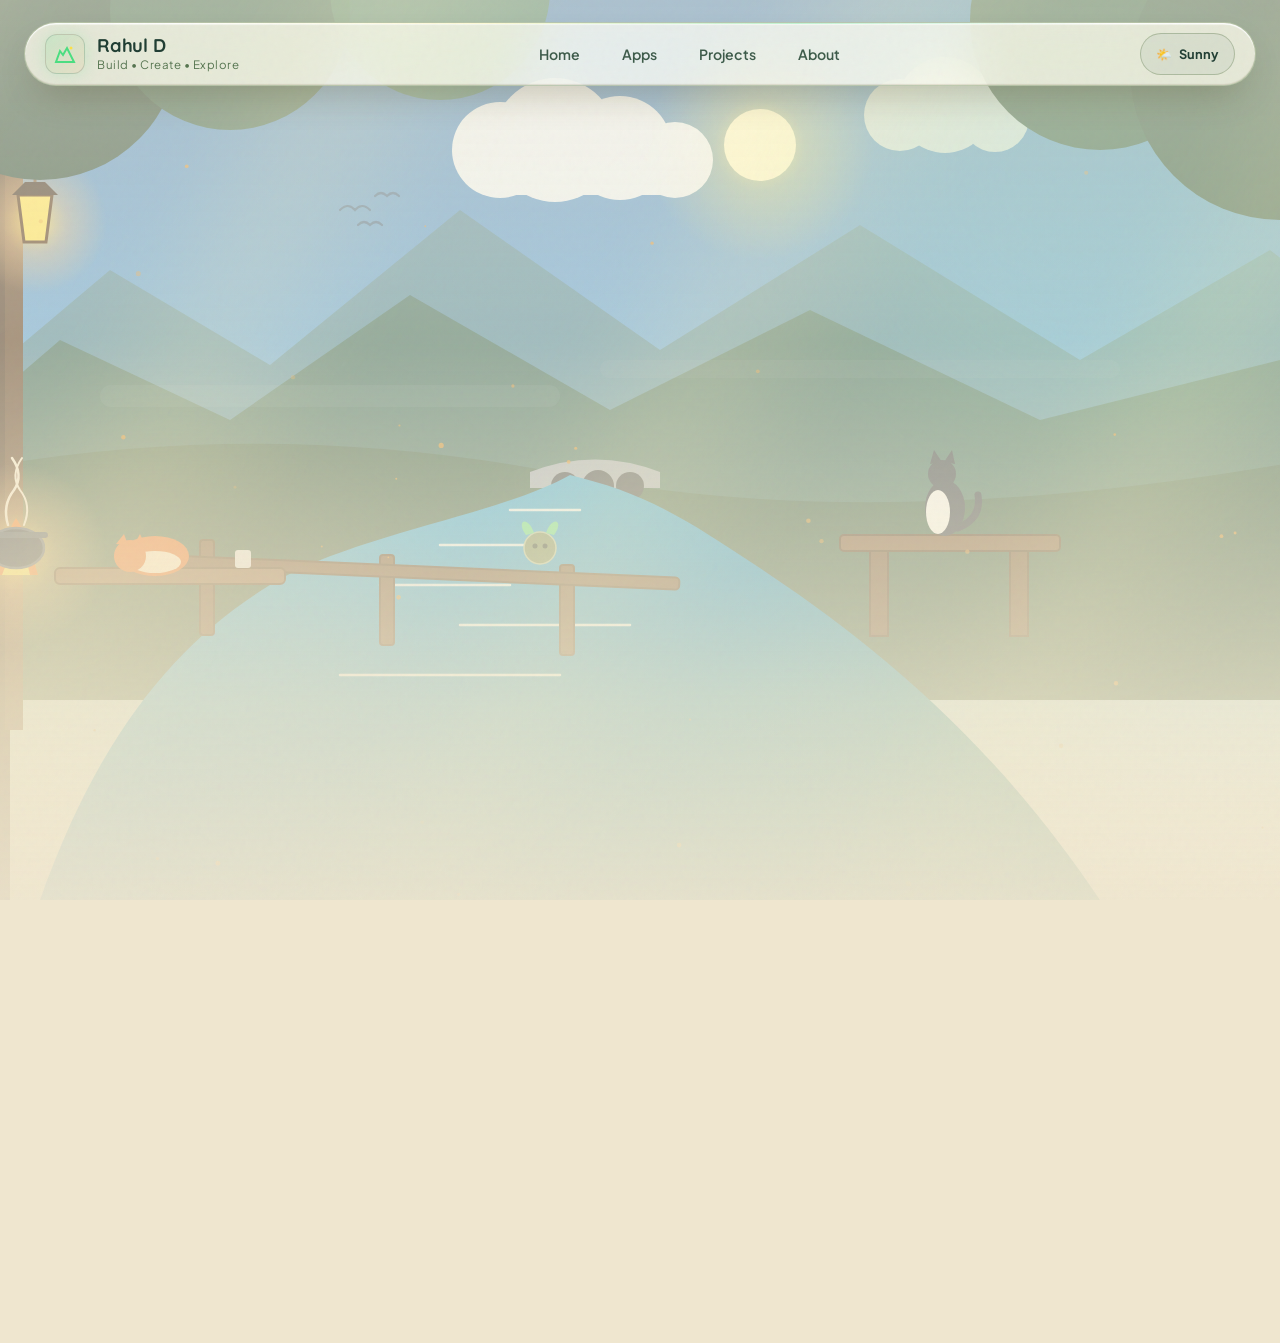
==== index.html @ 4aaa9975 "opt" ====
<!DOCTYPE html>
<html lang="en">
<head>
  <meta charset="UTF-8" />
  <meta name="viewport" content="width=device-width, initial-scale=1.0, viewport-fit=cover" />
  <meta name="theme-color" content="#EFE6CF" />
  <meta name="description" content="Rahul D — Developer, Gamer, Dreamer. Android & Flutter developer from Guwahati building calm, human software and AI workflows." />
  <title>Rahul D — Build • Create • Explore</title>

  <link rel="preconnect" href="https://fonts.googleapis.com">
  <link rel="preconnect" href="https://fonts.gstatic.com" crossorigin>
  <link rel="preload" href="style.css" as="style">
  <link href="https://fonts.googleapis.com/css2?family=Caveat:wght@600;700&family=Plus+Jakarta+Sans:wght@400;500;600;700;800&family=Quicksand:wght@600;700&display=swap" rel="stylesheet" media="print" onload="this.media='all'">
  <noscript><link href="https://fonts.googleapis.com/css2?family=Caveat:wght@600;700&family=Plus+Jakarta+Sans:wght@400;500;600;700;800&family=Quicksand:wght@600;700&display=swap" rel="stylesheet"></noscript>
  <link rel="stylesheet" href="style.css" />
</head>
<body data-weather="sunny">
  <script>try{var i=parseInt(localStorage.getItem('rd-weather'),10);document.body.dataset.weather=['sunny','rain','night'][i]||'sunny'}catch(e){}</script>


  <!-- Watercolor Paper Texture -->
  <div class="watercolor-grain" aria-hidden="true"></div>

  <!-- Optical Page Transition Light Sweep -->
  <div class="page-light-sweep" id="pageLightSweep" aria-hidden="true"></div>

  <!-- Copy / Action Feedback Toast -->
  <div class="toast-notification" id="toastNotification" role="status" aria-live="polite"></div>

  <!-- ==========================================================================
       BACKGROUND LAYER: FULL-BLEED WOODLAND VERANDA & RIVER VALLEY
       ========================================================================== -->
  <div class="world-stage" aria-hidden="true">
    <!-- Desktop Landscape SVG -->
    <svg class="world-svg desktop-world-svg" viewBox="0 0 1440 900" preserveAspectRatio="xMidYMid slice" xmlns="http://www.w3.org/2000/svg">
      <defs>
        <linearGradient id="skyGradient" x1="0" y1="0" x2="0" y2="1">
          <stop offset="0%" stop-color="var(--sky-top)" />
          <stop offset="55%" stop-color="var(--sky-mid)" />
          <stop offset="100%" stop-color="var(--sky-horizon)" />
        </linearGradient>
        <linearGradient id="riverGrad" x1="0" y1="0" x2="1" y2="1">
          <stop offset="0%" stop-color="#38BDF8" />
          <stop offset="45%" stop-color="#0284C7" />
          <stop offset="100%" stop-color="#0F766E" />
        </linearGradient>
        <radialGradient id="amberGlow" cx="50%" cy="50%" r="50%">
          <stop offset="0%" stop-color="#FDE047" stop-opacity="0.95" />
          <stop offset="45%" stop-color="#F2B568" stop-opacity="0.45" />
          <stop offset="100%" stop-color="#F2B568" stop-opacity="0" />
        </radialGradient>
        <radialGradient id="sunHalo" cx="50%" cy="50%" r="50%">
          <stop offset="0%" stop-color="#FEF08A" stop-opacity="0.95" />
          <stop offset="40%" stop-color="#FDE047" stop-opacity="0.35" />
          <stop offset="100%" stop-color="#FDE047" stop-opacity="0" />
        </radialGradient>
      </defs>

      <!-- 1. SKY & CELESTIAL BODIES -->
      <rect width="1440" height="900" fill="url(#skyGradient)" />

      <!-- Sunny Mode: Sun Corona & Gliding Birds -->
      <g class="celestial-sun">
        <circle class="anim-halo" cx="840" cy="145" r="115" fill="url(#sunHalo)" />
        <circle cx="840" cy="145" r="36" fill="#FEF9C3" />
        <g class="anim-birds" stroke="#1E3A5F" stroke-width="2.2" fill="none" stroke-linecap="round" opacity="0.65">
          <path d="M 420 210 Q 428 202 435 210 Q 442 202 450 210" />
          <path d="M 455 196 Q 461 190 467 196 Q 473 190 479 196" />
          <path d="M 438 225 Q 444 219 450 225 Q 456 219 462 225" />
        </g>
      </g>

      <!-- Night Mode: Crescent Moon, Constellation Stars & Shooting Star -->
      <g class="celestial-moon">
        <g fill="#FEF9C3">
          <circle class="anim-star-1" cx="390" cy="88" r="2.2" />
          <circle class="anim-star-2" cx="520" cy="128" r="1.8" />
          <circle class="anim-star-3" cx="680" cy="74" r="2.5" />
          <circle class="anim-star-1" cx="790" cy="140" r="1.6" />
          <circle class="anim-star-2" cx="960" cy="82" r="2.4" />
          <circle class="anim-star-3" cx="1090" cy="130" r="1.9" />
          <circle class="anim-star-1" cx="610" cy="180" r="1.7" />
        </g>
        <line class="anim-meteor" x1="980" y1="70" x2="1045" y2="42" stroke="#FEF9C3" stroke-width="2.2" stroke-linecap="round" />
        <circle class="anim-halo" cx="880" cy="135" r="78" fill="url(#sunHalo)" opacity="0.55" />
        <path d="M 868 98 A 38 38 0 1 0 908 156 A 30 30 0 1 1 868 98 Z" fill="#FEF9C3" />
      </g>

      <g class="anim-cloud-slow" opacity="0.88" fill="#FFFFFF">
        <circle cx="580" cy="150" r="48" />
        <circle cx="635" cy="140" r="62" />
        <circle cx="700" cy="148" r="52" />
        <circle cx="755" cy="160" r="38" />
        <rect x="560" y="150" width="210" height="45" rx="22" />
      </g>
      <g class="anim-cloud-med" opacity="0.72" fill="#FFFBEB">
        <circle cx="980" cy="115" r="36" />
        <circle cx="1025" cy="105" r="48" />
        <circle cx="1075" cy="118" r="34" />
      </g>

      <!-- 2. DISTANT BLUE-GREEN MOUNTAINS & MIST -->
      <path d="M 0 430 L 190 270 L 350 365 L 540 210 L 740 350 L 940 225 L 1160 360 L 1350 250 L 1440 320 L 1440 550 L 0 550 Z" fill="#3B6E6C" opacity="0.55" />
      <path d="M 0 460 L 140 340 L 310 420 L 490 295 L 690 410 L 890 310 L 1120 420 L 1440 340 L 1440 580 L 0 580 Z" fill="#285948" opacity="0.8" />
      <g class="valley-mist anim-mist" fill="#E2E8F0">
        <rect x="180" y="385" width="460" height="22" rx="11" opacity="0.28" />
        <rect x="680" y="360" width="520" height="18" rx="9" opacity="0.22" />
      </g>

      <!-- 3. LUSH GREEN VALLEY HILLS -->
      <path d="M 0 480 Q 320 410 650 475 T 1440 450 L 1440 700 L 0 700 Z" fill="#234F3C" />
      <g transform="translate(610, 442)">
        <path d="M 0 30 Q 65 5 130 30 L 130 46 L 0 46 Z" fill="#94A3B8" />
        <circle cx="35" cy="44" r="14" fill="#1E293B" />
        <circle cx="68" cy="44" r="16" fill="#1E293B" />
        <circle cx="100" cy="44" r="14" fill="#1E293B" />
      </g>

      <!-- 4. WINDING EMERALD-BLUE RIVER -->
      <path d="M 650 475 C 580 515 430 535 350 585 C 260 640 180 730 120 900 L 1180 900 C 1060 720 920 620 820 555 C 745 505 710 490 650 475 Z" fill="url(#riverGrad)" />
      <g class="anim-water" stroke="#E0F2FE" stroke-width="2.5" stroke-linecap="round">
        <line x1="590" y1="510" x2="660" y2="510" />
        <line x1="520" y1="545" x2="630" y2="545" />
        <line x1="460" y1="585" x2="590" y2="585" />
        <line x1="540" y1="625" x2="710" y2="625" />
        <line x1="420" y1="675" x2="640" y2="675" />
      </g>

      <!-- 5. COTTAGE VERANDA WOODEN DECK & HEARTH -->
      <g fill="#5C3A21" stroke="#3A2210" stroke-width="2">
        <rect x="280" y="540" width="14" height="95" rx="3" />
        <rect x="460" y="555" width="14" height="90" rx="3" />
        <rect x="640" y="565" width="14" height="90" rx="3" />
        <rect x="240" y="555" width="520" height="12" rx="4" transform="rotate(2.5 240 555)" />
        <rect x="920" y="535" width="220" height="16" rx="4" fill="#6E472B" />
        <rect x="950" y="551" width="18" height="85" />
        <rect x="1090" y="551" width="18" height="85" />
      </g>
      <rect x="0" y="100" width="90" height="800" fill="#3D2616" />
      <rect x="85" y="130" width="18" height="600" fill="#52341E" />

      <g class="anim-lantern">
        <line x1="115" y1="145" x2="115" y2="195" stroke="#27170C" stroke-width="3" />
        <circle class="anim-halo" cx="115" cy="222" r="72" fill="url(#amberGlow)" />
        <polygon points="98,195 132,195 126,242 104,242" fill="#FDE047" stroke="#422006" stroke-width="3" />
        <path d="M 92 195 L 138 195 L 125 182 L 105 182 Z" fill="#27170C" />
      </g>

      <g>
        <circle class="anim-halo" cx="95" cy="555" r="92" fill="url(#amberGlow)" />
        <g class="anim-fire">
          <path d="M 72 575 Q 88 530 96 518 Q 106 532 118 575 Z" fill="#F97316" />
          <path d="M 82 575 Q 95 542 97 532 Q 103 542 110 575 Z" fill="#FDE047" />
        </g>
        <ellipse cx="96" cy="548" rx="28" ry="20" fill="#1E293B" stroke="#475569" stroke-width="2.5" />
        <rect x="64" y="532" width="64" height="6" rx="3" fill="#334155" />
        <path class="anim-steam-1" d="M 88 525 Q 82 505 94 490 Q 104 475 92 458" stroke="#F5EBD5" stroke-width="2.5" fill="none" stroke-linecap="round" />
        <path class="anim-steam-2" d="M 104 525 Q 112 505 100 490 Q 90 475 102 458" stroke="#F5EBD5" stroke-width="2" fill="none" stroke-linecap="round" />
      </g>

      <rect x="135" y="568" width="230" height="16" rx="5" fill="#7C5333" stroke="#432812" stroke-width="2" />
      <rect x="315" y="550" width="16" height="18" rx="3" fill="#E2E8F0" />

      <g class="anim-ginger-cat">
        <ellipse cx="235" cy="556" rx="34" ry="20" fill="#EA580C" />
        <ellipse cx="235" cy="562" rx="26" ry="11" fill="#FFEDD5" />
        <circle cx="210" cy="556" r="16" fill="#EA580C" />
        <polygon points="196,544 204,534 208,545" fill="#EA580C" />
        <polygon points="214,545 220,534 225,545" fill="#EA580C" />
      </g>

      <g class="anim-sproutkin">
        <circle cx="620" cy="548" r="16" fill="#607C4B" stroke="#A9BE92" stroke-width="1.5" />
        <path d="M 614 533 C 608 515 595 520 606 535 Z" fill="#4ADE80" />
        <path d="M 626 533 C 632 515 645 520 634 535 Z" fill="#4ADE80" />
        <circle cx="615" cy="546" r="2.5" fill="#0B1F19" />
        <circle cx="625" cy="546" r="2.5" fill="#0B1F19" />
      </g>

      <g>
        <ellipse cx="1025" cy="508" rx="20" ry="28" fill="#1E293B" />
        <ellipse cx="1018" cy="512" rx="12" ry="22" fill="#F8FAFC" />
        <circle cx="1022" cy="474" r="14" fill="#1E293B" />
        <polygon points="1010,464 1014,450 1022,462" fill="#1E293B" />
        <polygon points="1024,462 1032,450 1035,464" fill="#1E293B" />
        <path class="anim-cat-tail" d="M 1038 528 Q 1062 518 1058 495" stroke="#1E293B" stroke-width="7" stroke-linecap="round" fill="none" />
      </g>

      <!-- 6. TOP OVERHANGING TREE CANOPY -->
      <g class="anim-canopy">
        <circle cx="120" cy="40" r="140" fill="#133829" />
        <circle cx="310" cy="10" r="120" fill="#1E4E38" />
        <circle cx="520" cy="-10" r="110" fill="#286646" opacity="0.9" />
        <circle cx="1180" cy="20" r="130" fill="#133829" />
        <circle cx="1360" cy="70" r="150" fill="#0F2D21" />
      </g>
    </svg>

    <!-- Mobile Portrait SVG Scene -->
    <svg class="world-svg mobile-world-svg" viewBox="0 0 390 844" preserveAspectRatio="xMidYMid slice" xmlns="http://www.w3.org/2000/svg">
      <defs>
        <linearGradient id="mobileSky" x1="0" y1="0" x2="0" y2="1">
          <stop offset="0%" stop-color="var(--sky-top)"/><stop offset="58%" stop-color="var(--sky-mid)"/><stop offset="100%" stop-color="var(--sky-horizon)"/>
        </linearGradient>
        <linearGradient id="mobileRiver" x1="0" y1="0" x2="1" y2="1">
          <stop offset="0%" stop-color="#83D2D0"/><stop offset="55%" stop-color="#2E8E91"/><stop offset="100%" stop-color="#185C57"/>
        </linearGradient>
        <radialGradient id="mobileGlow"><stop offset="0%" stop-color="#FDE68A" stop-opacity=".85"/><stop offset="100%" stop-color="#F2B568" stop-opacity="0"/></radialGradient>
      </defs>
      <rect width="390" height="844" fill="#18382B"/>
      <rect width="390" height="844" fill="url(#mobileSky)" opacity=".12"/>
      <path d="M0 0H390V150L365 170V545H25V170L0 150Z" fill="#254936"/>
      <path d="M0 68L390 38M0 86L390 56" stroke="#42664A" stroke-width="12" opacity=".7"/>
      <rect x="18" y="106" width="354" height="345" rx="12" fill="#533923" stroke="#8B6741" stroke-width="7"/>
      <rect x="31" y="119" width="328" height="319" rx="4" fill="url(#mobileSky)"/>

      <!-- Mobile Sun / Moon & Stars -->
      <g class="celestial-sun">
        <circle class="anim-halo" cx="275" cy="168" r="42" fill="url(#mobileGlow)"/>
        <circle cx="275" cy="168" r="16" fill="#FEF9C3"/>
      </g>
      <g class="celestial-moon">
        <circle class="anim-star-1" cx="95" cy="148" r="1.8" fill="#FEF9C3"/>
        <circle class="anim-star-2" cx="165" cy="142" r="1.5" fill="#FEF9C3"/>
        <circle class="anim-star-3" cx="220" cy="162" r="2.0" fill="#FEF9C3"/>
        <path d="M 272 148 A 18 18 0 1 0 292 176 A 14 14 0 1 1 272 148 Z" fill="#FEF9C3"/>
      </g>

      <g class="anim-cloud-slow" fill="#FFF9DF" opacity=".7">
        <ellipse cx="120" cy="166" rx="40" ry="15"/><ellipse cx="143" cy="159" rx="31" ry="19"/><ellipse cx="164" cy="170" rx="34" ry="13"/>
      </g>
      <path d="M31 286L92 205L129 253L184 182L247 264L299 210L359 270V438H31Z" fill="#537D75" opacity=".9"/>
      <path d="M31 316Q90 277 147 308T256 298T359 305V438H31Z" fill="#316B4A"/>
      <g class="valley-mist anim-mist" fill="#E2E8F0">
        <rect x="55" y="295" width="220" height="12" rx="6" opacity=".28"/>
      </g>
      <path d="M31 354Q95 337 132 365T219 365T359 344V438H31Z" fill="#245B3E"/>
      <path d="M116 349C151 358 182 367 184 390C186 409 157 422 137 438H304C281 410 254 390 238 375C213 352 179 348 160 342Z" fill="url(#mobileRiver)"/>
      <g class="anim-water" stroke="#D9F8E9" stroke-width="2" stroke-linecap="round" opacity=".7"><path d="M180 379h22M202 398h35M164 418h48"/></g>
      <g fill="#102D21" opacity=".95">
        <path d="M31 119Q18 160 31 215Q38 176 53 153Q49 126 31 119Z"/><path d="M359 119Q378 158 359 221Q351 180 337 154Q341 130 359 119Z"/>
        <circle cx="47" cy="130" r="35"/><circle cx="78" cy="112" r="27"/><circle cx="344" cy="125" r="38"/><circle cx="315" cy="104" r="28"/>
      </g>
      <path d="M23 455H367V487H23Z" fill="#764F32" stroke="#3F291D" stroke-width="4"/>
      <path d="M34 465H356M34 478H356" stroke="#A8784B" stroke-width="2" opacity=".7"/>
      <rect x="0" y="548" width="390" height="296" fill="#1B3328" opacity=".78"/>
      <path d="M0 563Q95 548 195 562T390 558V844H0Z" fill="#254333"/>
      <rect x="15" y="553" width="360" height="15" rx="4" fill="#805B39" stroke="#4B3322" stroke-width="2"/>
      <g>
        <circle class="anim-halo" cx="63" cy="522" r="44" fill="url(#mobileGlow)"/>
        <rect x="54" y="505" width="18" height="45" rx="4" fill="#F2D9A4"/>
        <path d="M50 506H76L72 499H55Z" fill="#C6A36E"/>
        <path class="anim-candle-flame" d="M63 501C52 492 65 483 64 475C76 488 76 494 63 501Z" fill="#FBBF66"/>
      </g>
      <g>
        <circle class="anim-halo" cx="303" cy="520" r="60" fill="url(#mobileGlow)"/>
        <g class="anim-fire"><path d="M278 557Q287 525 301 513Q305 532 324 557Z" fill="#F97316"/><path d="M291 557Q299 537 302 530Q312 542 313 557Z" fill="#FDE047"/></g>
        <path d="M273 548H326L320 580H280Z" fill="#33443B" stroke="#9CA99A" stroke-width="3"/>
        <ellipse cx="300" cy="548" rx="28" ry="8" fill="#19291F" stroke="#829488" stroke-width="2"/>
        <circle class="anim-pot-bubble bubble-a" cx="291" cy="546" r="3" fill="#FDE68A"/>
        <circle class="anim-pot-bubble bubble-b" cx="302" cy="544" r="2.5" fill="#FDE68A"/>
        <circle class="anim-pot-bubble bubble-c" cx="311" cy="547" r="2" fill="#FDE68A"/>
        <path class="anim-steam-1" d="M291 537Q278 520 291 506T292 483" stroke="#F5EBD5" stroke-width="3" fill="none" stroke-linecap="round"/>
        <path class="anim-steam-2" d="M309 537Q321 519 309 506T311 488" stroke="#F5EBD5" stroke-width="2.5" fill="none" stroke-linecap="round"/>
        <path d="M277 575L268 589M322 575L331 589" stroke="#A9BE92" stroke-width="4" stroke-linecap="round"/>
      </g>
      <g fill="#815738" stroke="#4B3322" stroke-width="2"><rect x="23" y="588" width="67" height="12" rx="6" transform="rotate(-8 23 588)"/><rect x="25" y="604" width="71" height="12" rx="6" transform="rotate(7 25 604)"/><rect x="35" y="620" width="59" height="12" rx="6" transform="rotate(-4 35 620)"/></g>
      <g transform="translate(180 530)">
        <g class="anim-sproutkin">
          <ellipse cx="0" cy="24" rx="19" ry="5" fill="#0E2119" opacity=".5"/>
          <path d="M-15 19Q-20 -7 0 -13Q20 -7 15 19Q0 31 -15 19Z" fill="#7D9A60" stroke="#C3D6A4" stroke-width="1.5"/>
          <path d="M-5 -10Q-21 -31 -25 -13Q-18 -3 -5 -3Z" fill="#4ADE80"/><path d="M5 -10Q21 -31 25 -13Q18 -3 5 -3Z" fill="#6BCB77"/>
          <ellipse cx="-5" cy="6" rx="2.3" ry="3" fill="#10251C"/><ellipse cx="5" cy="6" rx="2.3" ry="3" fill="#10251C"/>
          <path d="M-3 13Q0 16 3 13" fill="none" stroke="#10251C" stroke-width="1.5" stroke-linecap="round"/>
        </g>
      </g>
      <g fill="#476D4A" opacity=".9"><path d="M0 660Q24 633 37 672Q18 682 0 660Z"/><path d="M390 689Q360 655 352 699Q373 709 390 689Z"/><path d="M0 730Q26 704 40 744Q20 752 0 730Z"/></g>
    </svg>
  </div>

  <!-- Volumetric Crepuscular God-Rays & Ambient Bloom Lighting -->
  <div class="volumetric-lighting" aria-hidden="true">
    <div class="god-rays"></div>
    <div class="ambient-bloom bloom-1"></div>
    <div class="ambient-bloom bloom-2"></div>
  </div>

  <!-- Particle Canvas for Fireflies, Golden Pollen, Hearth Embers, or Monsoon Rain -->
  <canvas id="particleCanvas" aria-hidden="true"></canvas>
  <div class="world-vignette" aria-hidden="true"></div>

  <!-- ==========================================================================
       MAIN INTERFACE SHELL
       ========================================================================== -->
  <div class="page-shell">

    <header class="liquid-glass top-navbar">
      <a href="index.html" class="brand-identity">
        <div class="mountain-emblem" aria-hidden="true">
          <svg width="24" height="24" viewBox="0 0 24 24" fill="none" stroke="#4ADE80" stroke-width="2">
            <path d="M3 20h18L14 6l-4 7-3-4-4 11z" />
            <circle cx="18" cy="6" r="1.5" fill="#FDE047" stroke="none" />
          </svg>
        </div>
        <div class="brand-text">
          <h2>Rahul D</h2>
          <span>Build • Create • Explore</span>
        </div>
      </a>

      <nav aria-label="Primary Navigation">
        <ul class="nav-pill-group">
          <li><a href="index.html" class="nav-pill">Home</a></li>
          <li><a href="apps.html" class="nav-pill">Apps</a></li>
          <li><a href="projects.html" class="nav-pill">Projects</a></li>
          <li><a href="about.html" class="nav-pill">About</a></li>
        </ul>
      </nav>

      <div class="nav-controls">
        <button type="button" class="weather-pill-btn" id="weatherCycleTopBtn" title="Cycle Sky Mood (Sunny / Rain / Starlight)" aria-label="Cycle Weather Mood">
          <span id="navWeatherIcon">🌤️</span>
          <span id="navWeatherLabel">Sunny</span>
        </button>
      </div>
    </header>

    <main class="page-view active-page" id="page-home" data-page="home">

      <!-- 2. HERO VERANDA SPLIT (Left Intro + Right Valley Observatory) -->
      <section class="hero-veranda-grid">
        <!-- Left Hero Content -->
        <div class="hero-intro-box">
          <div class="status-badge">
            <span class="status-dot"></span>
            <span>GUWAHATI, INDIA • AVAILABLE FOR COLLABORATION</span>
          </div>

          <h1 class="hero-greeting">
            Hey, I’m Rahul <span>🍃</span>
          </h1>
          <p class="hero-roles">Developer &nbsp;•&nbsp; Gamer &nbsp;•&nbsp; Dreamer</p>
          <p class="hero-bio-text">
            I build native Android & Flutter apps, explore AI workflows, enjoy good music, and craft software that makes everyday life a little calmer—one project at a time.
          </p>

          <!-- 5 Circular Social Orbs -->
          <div class="hero-social-bar">
            <a href="https://github.com/rahuldas75" target="_blank" rel="noopener noreferrer" class="social-orb" aria-label="GitHub" title="GitHub (@rahuldas75)">
              <svg viewBox="0 0 24 24"><path d="M12 .5C5.65.5.5 5.65.5 12c0 5.1 3.3 9.4 7.9 10.9.6.1.8-.2.8-.6v-2c-3.2.7-3.9-1.5-3.9-1.5-.5-1.3-1.3-1.7-1.3-1.7-1-.7.1-.7.1-.7 1.2.1 1.8 1.2 1.8 1.2 1 1.8 2.8 1.3 3.5 1 .1-.8.4-1.3.8-1.6-2.6-.3-5.3-1.3-5.3-5.7 0-1.3.5-2.3 1.2-3.2-.1-.3-.5-1.5.1-3.1 0 0 1-.3 3.3 1.2a11.5 11.5 0 0 1 6 0c2.3-1.5 3.3-1.2 3.3-1.2.6 1.6.2 2.8.1 3.1.8.9 1.2 1.9 1.2 3.2 0 4.4-2.7 5.4-5.3 5.7.4.4.8 1.1.8 2.2v3.3c0 .4.2.7.8.6 4.6-1.5 7.9-5.8 7.9-10.9C23.5 5.65 18.35.5 12 .5z"/></svg>
            </a>
            <a href="https://open.spotify.com" target="_blank" rel="noopener noreferrer" class="social-orb" aria-label="Spotify" title="Spotify">
              <svg viewBox="0 0 24 24"><path d="M12 1a11 11 0 1 0 0 22 11 11 0 0 0 0-22zm5 15.9c-.2.3-.6.4-.9.2-2.5-1.5-5.6-1.9-9.3-1-.4.1-.7-.2-.8-.5-.1-.4.2-.7.5-.8 4-.9 7.5-.5 10.3 1.2.3.2.4.6.2.9zm1.3-3c-.3.4-.8.5-1.2.3-2.8-1.7-7.1-2.2-10.4-1.2-.5.1-.9-.1-1.1-.6-.1-.5.1-.9.6-1.1 3.8-1.1 8.5-.6 11.8 1.4.4.2.5.8.3 1.2zm.1-3.1c-3.4-2-9-2.2-12.2-1.2-.5.2-1.1-.1-1.3-.6-.2-.5.1-1.1.6-1.3 3.7-1.1 9.9-.9 13.8 1.4.5.3.7.9.4 1.4-.3.4-.9.6-1.3.3z"/></svg>
            </a>
            <a href="https://youtube.com" target="_blank" rel="noopener noreferrer" class="social-orb" aria-label="YouTube" title="YouTube">
              <svg viewBox="0 0 24 24"><path d="M23 9.7s-.2-1.6-.9-2.3c-.9-.9-1.9-.9-2.4-1C16.4 6.2 12 6.2 12 6.2s-4.4 0-7.7.2c-.5.1-1.5.1-2.4 1-.7.7-.9 2.3-.9 2.3S1 11.6 1 13.4v1.7c0 1.8.2 3.7.2 3.7s.2 1.6.9 2.3c.9.9 2.1.9 2.6 1 1.9.2 7.3.2 7.3.2s4.4 0 7.7-.2c.5-.1 1.5-.1 2.4-1 .7-.7.9-2.3.9-2.3s.2-1.9.2-3.7v-1.7c0-1.8-.2-3.7-.2-3.7zM9.8 15.6V9.2l6.2 3.2-6.2 3.2z"/></svg>
            </a>
            <a href="apps.html" class="social-orb" aria-label="Android Apps" title="My Android Apps">
              <svg viewBox="0 0 24 24"><path d="M17.6 9.5l1.8-3.1a.4.4 0 0 0-.1-.5.4.4 0 0 0-.5.1l-1.9 3.2a10.4 10.4 0 0 0-9.8 0L5.2 6a.4.4 0 0 0-.5-.1.4.4 0 0 0-.1.5l1.8 3.1C3.3 11.2 1.2 14.3 1 18h22c-.2-3.7-2.3-6.8-5.4-8.5zM7 15.2a1 1 0 1 1 0-2 1 1 0 0 1 0 2zm10 0a1 1 0 1 1 0-2 1 1 0 0 1 0 2z"/></svg>
            </a>
            <button type="button" onclick="copyEmailAddress()" class="social-orb" aria-label="Copy Email Address" title="Copy Email Address">
              <svg viewBox="0 0 24 24"><path d="M20 4H4c-1.1 0-2 .9-2 2v12c0 1.1.9 2 2 2h16c1.1 0 2-.9 2-2V6c0-1.1-.9-2-2-2zm0 4l-8 5-8-5V6l8 5 8-5v2z"/></svg>
            </button>
          </div>

          <div>
            <div class="good-vibes-script">Good vibes only ☺</div>
            <br />
            <button type="button" class="spirit-whisper" id="spiritHelloBtn" aria-label="Say hello to the little forest spirit">
              🍃 There's a tiny forest friend nearby — say hello
            </button>
          </div>
        </div>
      </section>

      <!-- 3. PRIMARY 4-CARD BENTO SHOWCASE (All Original Cards Preserved) -->
      <section class="showcase-bento-row" aria-label="Featured Highlights">

        <!-- Card 1: Personal Audio Player -->
        <article class="liquid-glass liquid-glass-interactive bento-card">
          <div class="panel-header" style="margin-bottom: 0;">
            <span style="display: flex; align-items: center; gap: 8px; font-size: 0.95rem;">
              <span class="eq-bars" aria-hidden="true">
                <span class="eq-bar"></span><span class="eq-bar"></span><span class="eq-bar"></span>
              </span>
              My Audio
            </span>
            <a href="assets/audio/YuE2_00001.flac" style="color: var(--emerald-accent); text-decoration: none; font-size: 0.85rem;" title="Open audio file">↗</a>
          </div>

          <div class="audio-player-wrapper">
            <audio class="audio-player" controls preload="none" aria-label="My audio player">
              <source src="assets/audio/YuE2_00001.flac" type="audio/flac">
              Your browser does not support the audio player.
            </audio>
          </div>
        </article>

        <!-- Card 2: Featured App (Matsi Weather + Interactive Phone Mockup) -->
        <article class="liquid-glass liquid-glass-interactive bento-card">
          <div class="featured-app-grid">
            <div>
              <div style="font-size: 0.8rem; font-weight: 700; color: var(--firelight-amber); display: flex; align-items: center; gap: 6px; justify-content: inherit;">
                <span>🌿</span> Featured Android App
              </div>

              <div class="app-brand-row">
                <div class="matsi-app-icon">⛅</div>
                <div>
                  <h3 style="font-size: 1.15rem; font-weight: 800; color: var(--text-strong);">Matsi Weather</h3>
                  <span style="font-size: 0.74rem; color: var(--sage);">Simple. Clean. Local.</span>
                </div>
              </div>

              <p style="font-size: 0.8rem; color: var(--parchment); margin-bottom: 14px;">
                Real-time weather for Guwahati & Northeast India. Tap the phone to preview live sky moods!
              </p>

              <div class="featured-app-actions" style="display: flex; gap: 8px; flex-wrap: wrap;">
                <a href="apps.html" class="pill-cta-btn">
                  Explore App <span>→</span>
                </a>
                <button type="button" class="pill-cta-btn" style="background: var(--tint); border-color: var(--glass-rim);" onclick="cycleWeatherEnvironment()">
                  Sky Mood 🔄
                </button>
              </div>
            </div>

            <!-- Interactive Phone Mockup -->
            <div class="phone-chassis" onclick="cycleWeatherEnvironment()" role="button" tabindex="0" aria-label="Simulate weather in Matsi Weather and change website sky" onkeydown="if(event.key==='Enter'||event.key===' ') cycleWeatherEnvironment()">
              <div class="phone-island"></div>
              <div>
                <div style="font-size: 0.65rem; color: rgba(255,255,255,0.85); font-weight: 600;" id="phoneCity">Guwahati</div>
                <div style="font-size: 24px; margin: 2px 0;" id="phoneIcon">🌤️</div>
                <div style="font-size: 1.35rem; font-weight: 800; color: var(--text-strong);" id="phoneTemp">28°C</div>
              </div>
              <div style="font-size: 0.62rem; color: var(--text-accent); background: rgba(0,0,0,0.38); padding: 3px 8px; border-radius: 99px;" id="phoneLabel">
                Sunny Valley
              </div>
            </div>
          </div>
        </article>

        <!-- Card 3: Recent Projects -->
        <article class="liquid-glass liquid-glass-interactive bento-card">
          <div class="panel-header" style="margin-bottom: 0;">
            <span style="font-size: 0.95rem;">📁 Selected Builds</span>
            <a href="projects.html" style="font-size: 0.76rem; font-weight: 700; color: var(--emerald-accent); text-decoration: none;">
              All Projects →
            </a>
          </div>

          <div class="projects-mini-stack" id="projectsContainer">
            <!-- Populated dynamically from PORTFOLIO_CONFIG -->
          </div>
        </article>

        <!-- Card 4: Toolkit & Craft -->
        <article class="liquid-glass liquid-glass-interactive bento-card toolkit-card">
          <div class="panel-header" style="margin-bottom: 0;">
            <span style="font-size: 0.92rem;">🛠️ Toolkit & Craft</span>
          </div>

          <div class="tech-pill-cloud">
            <span class="tech-pill">Flutter</span>
            <span class="tech-pill">Kotlin</span>
            <span class="tech-pill">Android SDK</span>
            <span class="tech-pill">Python</span>
            <span class="tech-pill">Flask</span>
            <span class="tech-pill">MySQL</span>
            <span class="tech-pill">ComfyUI</span>
            <span class="tech-pill">FLUX / LoRA</span>
            <span class="tech-pill">Git</span>
          </div>

          <div class="handwritten-quote">
            "Small steps create big journeys."
          </div>
        </article>

      </section>

      <!-- 4. CHAPTER II: COTTAGE FIELD NOTES & /NOW STATUS -->
      <section>
        <article class="liquid-glass liquid-glass-interactive bento-card">
          <div class="about-grid">
            <div>
              <div class="status-badge" style="margin-bottom: 8px;">
                <span>📓 FIELD NOTES & /NOW</span>
              </div>
              <h3 style="font-size: 1.25rem; font-weight: 700; color: var(--text-strong);">From My Desk in Guwahati</h3>
              <p style="font-size: 0.88rem; color: var(--parchment); margin-top: 6px; line-height: 1.65;">
                I enjoy crafting software that feels calm, human, and tactile—combining native mobile engineering with practical AI workflows and thoughtful UI design. When I'm not coding, you'll find me gaming, curating acoustic playlists, or exploring Assam.
              </p>
              <div style="margin-top: 12px;">
                <a href="about.html" class="pill-cta-btn">Read Full Story & Setup →</a>
              </div>
            </div>

            <div id="changelogContainer">
              <!-- Populated from PORTFOLIO_CONFIG -->
            </div>
          </div>
        </article>
      </section>

    </main>

    <footer class="liquid-glass woodland-footer">
      <span>© <span id="footerYear">2026</span> Rahul D • Built in Guwahati 🍃</span>
      <span style="color: var(--sage);">Build • Create • Explore</span>
    </footer>

  </div>

  <nav class="liquid-glass mobile-bottom-dock" aria-label="Mobile Navigation">
    <a href="index.html" class="dock-link"><span>🏡</span>Home</a>
    <a href="apps.html" class="dock-link"><span>📱</span>Apps</a>
    <a href="projects.html" class="dock-link"><span>📁</span>Projects</a>
    <a href="about.html" class="dock-link"><span>🍃</span>About</a>
  </nav>

  <script src="app.js" defer></script>

  <!-- Cloudflare Web Analytics -->
  <script>
    window.addEventListener('load', function () {
      var loadAnalytics = function () {
        var script = document.createElement('script');
        script.src = 'https://static.cloudflareinsights.com/beacon.min.js';
        script.defer = true;
        script.dataset.cfBeacon = JSON.stringify({ token: '854e10372e6e4df5bb782b540134c333' });
        document.body.appendChild(script);
      };
      if ('requestIdleCallback' in window) {
        requestIdleCallback(loadAnalytics, { timeout: 2000 });
      } else {
        setTimeout(loadAnalytics, 1500);
      }
    });
  </script><!-- End Cloudflare Web Analytics -->

</body>
</html>
---- style.css ----
/* ==========================================================================
       1. DESIGN TOKENS: WOODLAND PALETTE + VOLUMETRIC LIGHTING
       ========================================================================== */
    :root {
      --forest-green: #173F32;
      --deep-woodland: #0B1F19;
      --moss-green: #607C4B;
      --sage: #A9BE92;
      --warm-cream: #F5EBD5;
      --parchment: #E8D7B5;
      --firelight-amber: #F2B568;
      --river-blue: #6DAFA8;
      --soft-charcoal: #18241E;
      --emerald-accent: #4ADE80;
      --font-mono: ui-monospace, 'SFMono-Regular', Menlo, Monaco, Consolas, monospace;

      /* Apple Liquid Glass Optical Material Tokens */
      --glass-surface: rgba(12, 34, 26, 0.74);
      --glass-surface-hover: rgba(18, 48, 37, 0.88);
      --glass-rim: rgba(169, 190, 146, 0.28);
      --glass-specular-top: rgba(255, 255, 255, 0.38);
      --glass-specular-bottom: rgba(0, 0, 0, 0.36);
      --glass-blur: 24px;
      --glass-shadow: 0 20px 45px -12px rgba(4, 14, 10, 0.68);

      /* Dynamic Sky & Lighting Environment Tokens */
      --sky-top: #2B6CB0;
      --sky-mid: #63B3ED;
      --sky-horizon: #FEFCE8;
      --scene-tint: rgba(11, 31, 25, 0.20);
      --godray-color: rgba(254, 240, 138, 0.16);
      --bloom-1: rgba(74, 222, 128, 0.16);
      --bloom-2: rgba(242, 181, 104, 0.18);
      --sun-opacity: 1;
      --moon-opacity: 0;
      --mist-opacity: 0.25;

      --radius-xl: 28px;
      --radius-lg: 22px;
      --radius-md: 16px;
      --radius-sm: 12px;
      --spring: cubic-bezier(0.34, 1.56, 0.64, 1);
      --smooth: cubic-bezier(0.22, 1, 0.36, 1);
    }

    body[data-weather="rain"] {
      --sky-top: #1E293B;
      --sky-mid: #475569;
      --sky-horizon: #94A3B8;
      --scene-tint: rgba(15, 23, 42, 0.46);
      --godray-color: rgba(148, 163, 184, 0.08);
      --bloom-1: rgba(56, 189, 248, 0.18);
      --bloom-2: rgba(148, 163, 184, 0.14);
      --sun-opacity: 0;
      --moon-opacity: 0;
      --mist-opacity: 0.72;
    }

    body[data-weather="night"] {
      --sky-top: #06101E;
      --sky-mid: #0F2942;
      --sky-horizon: #1E3A5F;
      --scene-tint: rgba(5, 12, 20, 0.58);
      --godray-color: rgba(125, 211, 252, 0.09);
      --bloom-1: rgba(250, 204, 21, 0.15);
      --bloom-2: rgba(56, 189, 248, 0.15);
      --sun-opacity: 0;
      --moon-opacity: 1;
      --mist-opacity: 0.35;
    }

    @media (prefers-reduced-motion: reduce) {
      *, *::before, *::after {
        animation-duration: 0.01ms !important;
        animation-iteration-count: 1 !important;
        transition-duration: 0.01ms !important;
        scroll-behavior: auto !important;
      }
    }

    * {
      box-sizing: border-box;
      margin: 0;
      padding: 0;
      -webkit-tap-highlight-color: transparent;
    }

    html { scroll-behavior: smooth; }

    body {
      background-color: var(--bg-base);
      transition: background-color 0.6s ease, color 0.6s ease;
      color: var(--warm-cream);
      font-family: 'Plus Jakarta Sans', -apple-system, BlinkMacSystemFont, sans-serif;
      min-height: 100vh;
      overflow-x: hidden;
      line-height: 1.55;
      position: relative;
    }

    .watercolor-grain {
      position: fixed;
      inset: 0;
      pointer-events: none;
      z-index: 95;
      opacity: 0.032;
      background-image: url("data:image/svg+xml,%3Csvg viewBox='0 0 200 200' xmlns='http://www.w3.org/2000/svg'%3E%3Cfilter id='n'%3E%3CfeTurbulence type='fractalNoise' baseFrequency='0.8' numOctaves='3' stitchTiles='stitch'/%3E%3C/filter%3E%3Crect width='100%25' height='100%25' filter='url(%23n)'/%3E%3C/svg%3E");
    }

    a:focus-visible, button:focus-visible {
      outline: 2px solid var(--firelight-amber);
      outline-offset: 3px;
    }

    /* ==========================================================================
       2. LIVING WOODLAND SCENE + VOLUMETRIC LIGHTING LAYERS
       ========================================================================== */
    .world-stage {
      position: fixed;
      inset: 0;
      z-index: 0;
      overflow: hidden;
      pointer-events: none;
    }

    .world-svg {
      width: 100%;
      height: 100%;
      object-fit: cover;
      display: block;
      transition: filter 0.8s ease;
    }

    .celestial-sun { opacity: var(--sun-opacity); transition: opacity 0.8s ease; }
    .celestial-moon { opacity: var(--moon-opacity); transition: opacity 0.8s ease; }
    .valley-mist { opacity: var(--mist-opacity); transition: opacity 0.8s ease; }

    .volumetric-lighting {
      position: fixed;
      inset: 0;
      z-index: 1;
      pointer-events: none;
      overflow: hidden;
    }

    .god-rays {
      position: absolute;
      top: -25%;
      left: -10%;
      width: 130%;
      height: 130%;
      background: repeating-linear-gradient(
        118deg,
        transparent 0%,
        var(--godray-color) 6%,
        transparent 13%,
        transparent 22%
      );
      filter: blur(26px);
      transform-origin: top left;
      animation: rayShimmer 14s ease-in-out infinite alternate;
      transition: background 0.8s ease;
    }

    .ambient-bloom {
      position: absolute;
      border-radius: 50%;
      filter: blur(75px);
      pointer-events: none;
      transition: background 0.8s ease;
    }

    .bloom-1 {
      width: 42vw;
      height: 42vw;
      max-width: 500px;
      max-height: 500px;
      top: -8%;
      right: -5%;
      background: var(--bloom-1);
      animation: floatOrb 15s ease-in-out infinite alternate;
    }

    .bloom-2 {
      width: 46vw;
      height: 46vw;
      max-width: 540px;
      max-height: 540px;
      bottom: -10%;
      left: -8%;
      background: var(--bloom-2);
      animation: floatOrb 19s ease-in-out infinite alternate-reverse;
    }

    .page-light-sweep {
      position: fixed;
      inset: 0;
      z-index: 90;
      pointer-events: none;
      background: radial-gradient(circle at 50% 18%, rgba(254, 240, 138, 0.24), rgba(74, 222, 128, 0.08) 45%, transparent 70%);
      opacity: 0;
      transition: opacity 0.4s ease;
    }
    .page-light-sweep.active { opacity: 1; }

    #particleCanvas {
      position: fixed;
      inset: 0;
      z-index: 2;
      pointer-events: none;
    }

    .world-vignette {
      position: fixed;
      inset: 0;
      z-index: 3;
      pointer-events: none;
      background: linear-gradient(180deg, var(--vig-1) 0%, var(--vig-2) 38%, var(--vig-3) 78%, var(--vig-4) 100%);
      transition: background 0.8s ease;
    }

    /* Ambient SVG Keyframe Animations */
    @keyframes rayShimmer {
      0% { transform: rotate(-2deg) scale(1); opacity: 0.7; }
      100% { transform: rotate(2.5deg) scale(1.06); opacity: 1; }
    }
    @keyframes floatOrb {
      0% { transform: translate(0, 0) scale(1); }
      100% { transform: translate(22px, -24px) scale(1.08); }
    }
    @keyframes cloudDrift {
      0%, 100% { transform: translateX(-35px); }
      50% { transform: translateX(35px); }
    }
    .anim-cloud-slow { animation: cloudDrift 38s ease-in-out infinite; }
    .anim-cloud-med { animation: cloudDrift 26s ease-in-out infinite reverse; }

    @keyframes mistGlide {
      0%, 100% { transform: translateX(-22px); }
      50% { transform: translateX(25px); }
    }
    .anim-mist { animation: mistGlide 18s ease-in-out infinite; }

    @keyframes canopySway {
      0%, 100% { transform: rotate(0deg); }
      50% { transform: rotate(1.4deg) translateY(2px); }
    }
    .anim-canopy { animation: canopySway 7s ease-in-out infinite; transform-origin: top center; }

    @keyframes riverShimmer {
      0%, 100% { opacity: 0.35; transform: translateX(0); }
      50% { opacity: 0.82; transform: translateX(12px); }
    }
    .anim-water { animation: riverShimmer 4.5s ease-in-out infinite; }

    @keyframes lanternSwing {
      0%, 100% { transform: rotate(-2.5deg); }
      50% { transform: rotate(2.5deg); }
    }
    .anim-lantern { animation: lanternSwing 5.5s ease-in-out infinite; transform-origin: 115px 150px; }

    @keyframes haloPulse {
      0%, 100% { transform: scale(0.94); opacity: 0.55; }
      50% { transform: scale(1.1); opacity: 0.95; }
    }
    .anim-halo { animation: haloPulse 3.2s ease-in-out infinite; transform-box: fill-box; transform-origin: center; }

    @keyframes fireFlicker {
      0%, 100% { transform: scale(1) rotate(0deg); opacity: 0.92; }
      50% { transform: scale(1.05, 0.95) rotate(-1.5deg); opacity: 1; }
    }
    .anim-fire { animation: fireFlicker 0.5s ease-in-out infinite; transform-origin: 95px 555px; }

    @keyframes steamRise {
      0% { transform: translateY(0) scaleX(1); opacity: 0; }
      30% { opacity: 0.6; }
      100% { transform: translateY(-50px) scaleX(1.5) translateX(8px); opacity: 0; }
    }
    .anim-steam-1 { animation: steamRise 3.6s ease-out infinite; }
    .anim-steam-2 { animation: steamRise 3.6s ease-out infinite 1.8s; }

    @keyframes catSleepBreathe {
      0%, 100% { transform: scaleY(1); }
      50% { transform: scaleY(1.06) translateY(-1px); }
    }
    .anim-ginger-cat { animation: catSleepBreathe 3.4s ease-in-out infinite; transform-origin: 245px 560px; }

    @keyframes tailSway {
      0%, 100% { transform: rotate(-6deg); }
      50% { transform: rotate(8deg); }
    }
    .anim-cat-tail { animation: tailSway 3.2s ease-in-out infinite; transform-origin: 1038px 525px; }

    @keyframes sproutBob {
      0%, 80%, 100% { transform: translateY(0); }
      90% { transform: translateY(-8px); }
    }
    .anim-sproutkin { animation: sproutBob 6.5s ease-in-out infinite; transform-box: fill-box; transform-origin: center; }

    @keyframes starTwinkle {
      0%, 100% { opacity: 0.25; transform: scale(0.85); }
      50% { opacity: 1; transform: scale(1.2); }
    }
    .anim-star-1 { animation: starTwinkle 2.8s ease-in-out infinite; transform-box: fill-box; transform-origin: center; }
    .anim-star-2 { animation: starTwinkle 3.6s ease-in-out infinite 1.1s; transform-box: fill-box; transform-origin: center; }
    .anim-star-3 { animation: starTwinkle 4.2s ease-in-out infinite 2.0s; transform-box: fill-box; transform-origin: center; }

    @keyframes shootingStar {
      0%, 86%, 100% { opacity: 0; transform: translate(0, 0); }
      88% { opacity: 1; }
      94% { opacity: 0; transform: translate(-180px, 75px); }
    }
    .anim-meteor { animation: shootingStar 11s ease-out infinite; }

    @keyframes birdGlide {
      0% { transform: translateX(-60px) translateY(8px); opacity: 0; }
      15%, 85% { opacity: 0.75; }
      100% { transform: translateX(320px) translateY(-28px); opacity: 0; }
    }
    .anim-birds { animation: birdGlide 24s linear infinite; }

    @keyframes potBubble {
      0% { opacity: 0; transform: translateY(2px) scale(.55); }
      25% { opacity: .95; }
      100% { opacity: 0; transform: translateY(-10px) scale(1.3); }
    }
    .anim-pot-bubble { animation: potBubble 1.7s ease-out infinite; transform-box: fill-box; transform-origin: center; }
    .bubble-b { animation-delay: .55s; }
    .bubble-c { animation-delay: 1.05s; }

    @keyframes candleDance {
      0%, 100% { transform: rotate(-3deg) scaleY(1); opacity: .92; }
      35% { transform: rotate(4deg) scaleY(1.08); opacity: 1; }
      68% { transform: rotate(-2deg) scaleY(.94); opacity: .86; }
    }
    .anim-candle-flame { animation: candleDance .85s ease-in-out infinite; transform-box: fill-box; transform-origin: center bottom; }

    @keyframes spiritDance {
      0%, 100% { transform: translateY(0) rotate(0) scale(1); }
      20% { transform: translateY(-9px) rotate(-8deg) scale(1.1); }
      45% { transform: translateY(-2px) rotate(7deg) scale(1.04); }
      70% { transform: translateY(-12px) rotate(-4deg) scale(1.08); }
    }
    .anim-sproutkin.spirit-awake { animation: spiritDance .75s ease-in-out 3; }

    @keyframes eqBounce {
      0%, 100% { transform: scaleY(0.3); }
      50% { transform: scaleY(1); }
    }
    .eq-bars { display: inline-flex; align-items: flex-end; gap: 2.5px; height: 14px; }
    .eq-bar { width: 3px; height: 13px; background: #1ED760; border-radius: 99px; transform-origin: bottom; animation: eqBounce 0.9s ease-in-out infinite; }
    .eq-bar:nth-child(2) { animation-delay: 0.2s; height: 15px; }
    .eq-bar:nth-child(3) { animation-delay: 0.45s; height: 10px; }

    .mobile-world-svg { display: none; }
    .desktop-world-svg { display: block; }

    /* ==========================================================================
       3. APPLE LIQUID GLASS COMPONENT SYSTEM + SPECULAR LIGHTING
       ========================================================================== */
    @keyframes fadeUpSpring {
      from { opacity: 0; transform: translateY(18px); }
      to { opacity: 1; transform: translateY(0); }
    }

    .liquid-glass {
      background: var(--glass-surface);
      backdrop-filter: blur(var(--glass-blur)) saturate(185%);
      -webkit-backdrop-filter: blur(var(--glass-blur)) saturate(185%);
      border: 1px solid var(--glass-rim);
      box-shadow:
        inset 0 1.5px 1px 0 var(--glass-specular-top),
        inset 0 -1px 1px 0 var(--glass-specular-bottom),
        var(--glass-shadow);
      border-radius: var(--radius-lg);
      position: relative;
      overflow: hidden;
      animation: fadeUpSpring 0.65s var(--spring) both;
      transition: transform 0.3s var(--spring), background 0.3s ease, border-color 0.3s ease, box-shadow 0.3s ease;
    }

    .liquid-glass::before {
      content: "";
      position: absolute;
      inset: 0;
      border-radius: inherit;
      background: radial-gradient(
        360px circle at var(--mouse-x, 50%) var(--mouse-y, 50%),
        rgba(255, 255, 255, 0.14),
        transparent 60%
      );
      pointer-events: none;
      opacity: 0;
      transition: opacity 0.3s ease;
      z-index: 0;
    }

    .liquid-glass::after {
      content: "";
      position: absolute;
      top: 0;
      left: 12%;
      right: 12%;
      height: 1px;
      background: linear-gradient(90deg, transparent, rgba(254, 240, 138, 0.52), rgba(74, 222, 128, 0.52), transparent);
      opacity: 0.65;
      pointer-events: none;
      z-index: 1;
    }

    @media (hover: hover) {
      .liquid-glass:hover::before { opacity: 1; }
      .liquid-glass-interactive:hover {
        transform: translateY(-4px);
        background: var(--glass-surface-hover);
        border-color: rgba(169, 190, 146, 0.48);
        box-shadow:
          inset 0 2px 2px 0 rgba(255, 255, 255, 0.48),
          0 26px 52px -12px rgba(2, 10, 7, 0.78),
          0 0 26px -6px var(--bloom-1);
      }
    }

    .liquid-glass > * { position: relative; z-index: 2; }

    /* ==========================================================================
       4. MAIN VIEWPORT, NAVBAR & SEPARATE PAGE ROUTER
       ========================================================================== */
    .page-shell {
      position: relative;
      z-index: 10;
      max-width: 1320px;
      margin: 0 auto;
      padding: 22px 24px 64px;
      display: flex;
      flex-direction: column;
      gap: 24px;
      min-height: 100vh;
    }

    .page-shell > main > section {
      content-visibility: auto;
      contain-intrinsic-size: auto 420px;
    }

    .top-navbar {
      display: flex;
      align-items: center;
      justify-content: space-between;
      padding: 10px 20px;
      border-radius: 99px;
      gap: 12px;
      position: sticky;
      top: 14px;
      z-index: 50;
    }

    .brand-identity {
      display: flex;
      align-items: center;
      gap: 12px;
      text-decoration: none;
      color: var(--warm-cream);
      min-width: 0;
    }

    .mountain-emblem {
      width: 40px;
      height: 40px;
      border-radius: 12px;
      background: linear-gradient(135deg, rgba(74, 222, 128, 0.18), rgba(242, 181, 104, 0.14));
      border: 1px solid var(--tint-border);
      display: flex;
      align-items: center;
      justify-content: center;
      flex-shrink: 0;
      box-shadow: 0 0 16px rgba(74, 222, 128, 0.2);
    }

    .brand-text h2 {
      font-family: 'Quicksand', sans-serif;
      font-size: 1.15rem;
      font-weight: 700;
      letter-spacing: -0.2px;
      line-height: 1.15;
      white-space: nowrap;
    }

    .brand-text span {
      font-size: 0.72rem;
      color: var(--sage);
      letter-spacing: 0.5px;
      display: block;
      white-space: nowrap;
    }

    .nav-pill-group {
      display: flex;
      align-items: center;
      gap: 6px;
      list-style: none;
    }

    .nav-pill {
      color: var(--parchment);
      text-decoration: none;
      font-size: 0.88rem;
      font-weight: 600;
      padding: 8px 18px;
      border-radius: 99px;
      transition: all 0.22s ease;
      position: relative;
      cursor: pointer;
    }

    .nav-pill:hover, .nav-pill.active {
      color: var(--text-strong);
      background: rgba(74, 222, 128, 0.18);
    }

    .nav-pill.active::after {
      content: "";
      position: absolute;
      bottom: 4px;
      left: 30%;
      width: 40%;
      height: 2.5px;
      background: var(--emerald-accent);
      border-radius: 99px;
      box-shadow: 0 0 8px var(--emerald-accent);
    }

    .nav-controls {
      display: flex;
      align-items: center;
      gap: 8px;
      flex-shrink: 0;
    }

    .weather-pill-btn {
      display: inline-flex;
      align-items: center;
      gap: 7px;
      height: 42px;
      padding: 0 15px;
      border-radius: 99px;
      background: var(--tint);
      border: 1px solid var(--glass-rim);
      color: var(--warm-cream);
      cursor: pointer;
      font-family: inherit;
      font-size: 0.8rem;
      font-weight: 700;
      transition: all 0.25s var(--spring);
    }

    .weather-pill-btn:hover {
      background: var(--firelight-amber);
      color: var(--soft-charcoal);
      transform: translateY(-2px);
    }

    /* Separate Page View Containers */
    .page-view {
      display: none;
      flex-direction: column;
      gap: 24px;
      flex: 1;
    }

    .page-view.active-page {
      display: flex;
      animation: pageEnter 0.48s var(--smooth) both;
    }

    @keyframes pageEnter {
      from { opacity: 0; transform: translateY(14px) scale(0.992); }
      to { opacity: 1; transform: translateY(0) scale(1); }
    }

    /* ==========================================================================
       5. HOME PAGE: HERO + OBSERVATORY + 4-CARD BENTO + FIELD NOTES
       ========================================================================== */
    .hero-veranda-grid {
      display: grid;
      grid-template-columns: 1fr;
      gap: 28px;
      align-items: stretch;
      margin-top: 4px;
    }

    .hero-intro-box {
      padding: 12px 4px;
      max-width: 620px;
      display: flex;
      flex-direction: column;
      justify-content: center;
    }

    .status-badge {
      display: inline-flex;
      align-items: center;
      gap: 8px;
      font-family: var(--font-mono);
      font-size: 0.72rem;
      color: var(--emerald-accent);
      background: var(--pill-bg);
      border: 1px solid rgba(74, 222, 128, 0.35);
      padding: 5px 13px;
      border-radius: 99px;
      backdrop-filter: blur(12px);
      margin-bottom: 14px;
      width: fit-content;
    }

    .status-dot {
      width: 7px;
      height: 7px;
      border-radius: 50%;
      background: var(--emerald-accent);
      box-shadow: 0 0 8px var(--emerald-accent);
      animation: pulseDot 2s infinite;
    }

    @keyframes pulseDot {
      0%, 100% { opacity: 1; transform: scale(1); }
      50% { opacity: 0.5; transform: scale(1.25); }
    }

    .hero-greeting {
      font-family: 'Quicksand', sans-serif;
      font-size: clamp(2.15rem, 5vw, 3.25rem);
      font-weight: 700;
      color: var(--text-strong);
      text-shadow: 0 4px 24px var(--ts-color);
      line-height: 1.12;
      display: flex;
      align-items: center;
      flex-wrap: wrap;
      gap: 10px;
    }

    .hero-roles {
      font-size: clamp(0.98rem, 2.2vw, 1.15rem);
      font-weight: 600;
      color: var(--parchment);
      margin-top: 8px;
      text-shadow: 0 2px 12px var(--ts-color);
      letter-spacing: 0.3px;
    }

    .hero-bio-text {
      font-size: clamp(0.94rem, 2vw, 1.04rem);
      color: var(--text-hero-body);
      margin-top: 14px;
      line-height: 1.65;
      text-shadow: 0 2px 14px var(--ts-color);
    }

    .hero-social-bar {
      display: flex;
      align-items: center;
      gap: 12px;
      margin-top: 22px;
      flex-wrap: wrap;
    }

    .social-orb {
      width: 46px;
      height: 46px;
      border-radius: 50%;
      background: var(--pill-bg);
      border: 1px solid var(--glass-rim);
      color: var(--text-strong);
      display: flex;
      align-items: center;
      justify-content: center;
      text-decoration: none;
      cursor: pointer;
      backdrop-filter: blur(14px);
      box-shadow: 0 8px 20px rgba(0, 0, 0, 0.35);
      transition: all 0.25s var(--spring);
    }

    .social-orb:hover {
      background: var(--emerald-accent);
      color: var(--on-accent);
      border-color: #FFFFFF;
      transform: translateY(-4px) scale(1.06);
    }

    .social-orb svg {
      width: 20px;
      height: 20px;
      fill: currentColor;
    }

    .good-vibes-script {
      font-family: 'Caveat', cursive;
      font-size: 1.85rem;
      color: var(--text-accent);
      margin-top: 18px;
      display: inline-block;
      transform: rotate(-3deg);
      text-shadow: 0 3px 12px var(--ts-color);
    }

    .spirit-whisper {
      display: inline-flex;
      align-items: center;
      gap: 7px;
      margin-top: 10px;
      padding: 7px 12px;
      border: 1px dashed rgba(245, 235, 213, .45);
      border-radius: 999px;
      background: var(--pill-bg);
      color: var(--warm-cream);
      font: 600 .84rem 'Caveat', cursive;
      cursor: pointer;
      backdrop-filter: blur(8px);
      -webkit-backdrop-filter: blur(8px);
      transition: background .2s ease, border-color .2s ease, transform .2s ease;
    }
    .spirit-whisper:hover { background: rgba(74, 222, 128, .16); border-color: var(--sage); transform: translateY(-1px); }

    /* Valley Atmospheric Observatory Card (Replaces Removed Quick Links) */
    .observatory-panel {
      padding: 22px;
      display: flex;
      flex-direction: column;
      justify-content: space-between;
      gap: 14px;
      background:
        radial-gradient(circle at 85% 15%, rgba(253, 224, 71, 0.16), transparent 55%),
        radial-gradient(circle at 15% 85%, rgba(74, 222, 128, 0.14), transparent 55%),
        var(--glass-surface);
    }

    .live-ist-pill {
      font-family: var(--font-mono);
      font-size: 0.7rem;
      color: var(--text-accent);
      background: var(--tile-bg);
      border: 1px solid rgba(254, 240, 138, 0.3);
      padding: 4px 10px;
      border-radius: 99px;
    }

    .diorama-stage {
      height: 118px;
      border-radius: var(--radius-md);
      background: linear-gradient(180deg, rgba(6, 20, 15, 0.55) 0%, rgba(16, 48, 36, 0.65) 100%);
      border: 1px solid rgba(169, 190, 146, 0.24);
      padding: 12px 16px;
      display: flex;
      align-items: center;
      justify-content: space-between;
      gap: 12px;
      cursor: pointer;
      position: relative;
      overflow: hidden;
    }

    .mood-switcher-grid {
      display: grid;
      grid-template-columns: repeat(3, 1fr);
      gap: 8px;
    }

    .mood-chip {
      padding: 8px 6px;
      border-radius: 12px;
      background: var(--tint);
      border: 1px solid var(--tint-border);
      color: var(--parchment);
      font-family: inherit;
      font-size: 0.75rem;
      font-weight: 700;
      cursor: pointer;
      display: flex;
      align-items: center;
      justify-content: center;
      gap: 5px;
      transition: all 0.22s var(--spring);
    }

    .mood-chip:hover { background: var(--tint-hover); transform: translateY(-2px); }
    .mood-chip.active {
      background: rgba(74, 222, 128, 0.22);
      border-color: var(--emerald-accent);
      color: var(--text-strong);
      box-shadow: 0 0 14px rgba(74, 222, 128, 0.22);
    }

    .panel-header {
      font-size: 1.02rem;
      font-weight: 700;
      color: var(--text-strong);
      display: flex;
      align-items: center;
      justify-content: space-between;
      margin-bottom: 12px;
      gap: 8px;
    }

    /* Primary 4-Card Bento Showcase */
    .showcase-bento-row {
      display: grid;
      grid-template-columns: 1.1fr 1.35fr 1.15fr 0.95fr;
      gap: 18px;
      align-items: stretch;
    }

    .bento-card {
      padding: 20px;
      display: flex;
      flex-direction: column;
      justify-content: space-between;
      gap: 12px;
    }

    .audio-player-wrapper {
      width: 100%;
      border-radius: 12px;
      overflow: hidden;
      box-shadow: 0 8px 24px rgba(0, 0, 0, 0.35);
      margin-top: auto;
    }

    .audio-player {
      display: block;
      width: 100%;
      min-height: 44px;
    }

    .featured-app-grid {
      display: grid;
      grid-template-columns: 1.2fr 0.8fr;
      gap: 16px;
      align-items: center;
      height: 100%;
    }

    .app-brand-row {
      display: flex;
      align-items: center;
      gap: 10px;
      margin: 10px 0 8px;
    }

    .matsi-app-icon {
      width: 42px;
      height: 42px;
      border-radius: 12px;
      background: linear-gradient(135deg, #38BDF8, #0284C7);
      display: flex;
      align-items: center;
      justify-content: center;
      font-size: 22px;
      flex-shrink: 0;
      box-shadow: 0 6px 14px rgba(2, 132, 199, 0.35);
    }

    .pill-cta-btn {
      display: inline-flex;
      align-items: center;
      justify-content: center;
      gap: 6px;
      padding: 9px 15px;
      min-height: 40px;
      border-radius: 99px;
      background: rgba(74, 222, 128, 0.16);
      border: 1px solid rgba(74, 222, 128, 0.45);
      color: var(--text-strong);
      font-family: inherit;
      font-size: 0.8rem;
      font-weight: 700;
      text-decoration: none;
      cursor: pointer;
      transition: all 0.25s var(--spring);
    }

    .pill-cta-btn:hover {
      background: var(--emerald-accent);
      color: var(--on-accent);
      transform: translateY(-2px);
    }

    .phone-chassis {
      width: 124px;
      height: 196px;
      border-radius: 22px;
      border: 3px solid #2A4438;
      background: linear-gradient(180deg, var(--sky-top) 0%, var(--sky-mid) 65%, #173F32 100%);
      box-shadow: 0 14px 28px rgba(0, 0, 0, 0.55), inset 0 0 12px rgba(255, 255, 255, 0.18);
      padding: 8px 10px;
      display: flex;
      flex-direction: column;
      justify-content: space-between;
      align-items: center;
      text-align: center;
      margin: 0 auto;
      cursor: pointer;
      user-select: none;
      transition: transform 0.3s var(--spring), background 0.6s ease;
    }

    .phone-chassis:hover { transform: scale(1.04) rotate(-1deg); }

    .phone-island {
      width: 34px;
      height: 5px;
      background: #091510;
      border-radius: 99px;
    }

    .projects-mini-stack {
      display: flex;
      flex-direction: column;
      gap: 8px;
    }

    .proj-mini-item {
      display: flex;
      align-items: center;
      gap: 11px;
      padding: 9px 11px;
      border-radius: 13px;
      background: var(--tint);
      border: 1px solid var(--tint-border);
      text-decoration: none;
      color: var(--text-strong);
      transition: all 0.2s ease;
    }

    .proj-mini-item:hover {
      background: var(--tint-hover);
      border-color: var(--glass-rim);
      transform: translateX(3px);
    }

    .proj-mini-icon {
      width: 36px;
      height: 36px;
      border-radius: 10px;
      display: flex;
      align-items: center;
      justify-content: center;
      font-size: 16px;
      flex-shrink: 0;
    }

    .proj-mini-text { min-width: 0; }
    .proj-mini-text h3 {
      font-size: 0.85rem;
      font-weight: 700;
      white-space: nowrap;
      overflow: hidden;
      text-overflow: ellipsis;
    }
    .proj-mini-text span {
      font-size: 0.72rem;
      color: var(--sage);
      display: block;
    }

    .toolkit-card {
      background:
                radial-gradient(circle at 50% 25%, rgba(242, 181, 104, 0.26), transparent 70%),
        var(--glass-surface);
    }

    .tech-pill-cloud {
      display: flex;
      flex-wrap: wrap;
      gap: 6px;
      margin: 4px 0;
    }

    .tech-pill {
      font-family: var(--font-mono);
      font-size: 0.7rem;
      font-weight: 600;
      padding: 4px 10px;
      border-radius: 99px;
      background: var(--tint);
      border: 1px solid rgba(169, 190, 146, 0.28);
      color: var(--warm-cream);
      transition: all 0.2s ease;
    }

    .tech-pill:hover {
      background: rgba(242, 181, 104, 0.22);
      border-color: var(--firelight-amber);
      color: var(--text-accent);
    }

    .handwritten-quote {
      font-family: 'Caveat', cursive;
      font-size: 1.45rem;
      line-height: 1.2;
      color: var(--text-accent);
      text-shadow: 0 2px 10px var(--ts-color);
    }

    .about-grid {
      display: grid;
      grid-template-columns: 1.3fr 1fr;
      gap: 20px;
      align-items: center;
    }

    .changelog-row {
      display: flex;
      align-items: flex-start;
      gap: 12px;
      padding: 10px 12px;
      border-radius: var(--radius-sm);
      background: var(--tint);
      border: 1px solid var(--tint-border);
      margin-top: 8px;
    }

    .log-badge {
      font-family: var(--font-mono);
      font-size: 0.66rem;
      font-weight: 700;
      padding: 3px 8px;
      border-radius: 6px;
      background: rgba(74, 222, 128, 0.16);
      color: var(--emerald-accent);
      border: 1px solid rgba(74, 222, 128, 0.35);
      white-space: nowrap;
      flex-shrink: 0;
    }

    /* ==========================================================================
       6. DEDICATED PAGES: APPS, PROJECTS, ABOUT
       ========================================================================== */
    .subpage-banner {
      padding: 24px 26px;
      display: flex;
      flex-wrap: wrap;
      align-items: center;
      justify-content: space-between;
      gap: 16px;
      background:
        radial-gradient(circle at 88% 20%, rgba(74, 222, 128, 0.16), transparent 55%),
        radial-gradient(circle at 12% 80%, rgba(242, 181, 104, 0.14), transparent 55%),
        var(--glass-surface);
    }

    .subpage-title {
      font-family: 'Quicksand', sans-serif;
      font-size: clamp(1.7rem, 3.5vw, 2.35rem);
      font-weight: 700;
      color: var(--text-strong);
      line-height: 1.15;
    }

    .subpage-sub {
      font-size: 0.92rem;
      color: var(--parchment);
      margin-top: 6px;
      max-width: 62ch;
    }

    .filter-pill-bar {
      display: flex;
      align-items: center;
      gap: 8px;
      flex-wrap: wrap;
    }

    .filter-btn {
      padding: 8px 15px;
      min-height: 38px;
      border-radius: 99px;
      background: var(--tint);
      border: 1px solid rgba(169, 190, 146, 0.25);
      color: var(--parchment);
      font-family: inherit;
      font-size: 0.8rem;
      font-weight: 700;
      cursor: pointer;
      transition: all 0.22s var(--spring);
      white-space: nowrap;
    }

    .filter-btn:hover { color: var(--text-strong); background: var(--tint-hover); }
    .filter-btn.active {
      background: var(--emerald-accent);
      color: var(--on-accent);
      border-color: #FFFFFF;
      box-shadow: 0 6px 16px rgba(74, 222, 128, 0.3);
    }

    .flagship-app-showcase {
      padding: 26px;
      display: grid;
      grid-template-columns: 1.35fr 0.95fr;
      gap: 26px;
      align-items: center;
    }

    .app-metrics-grid {
      display: grid;
      grid-template-columns: repeat(3, 1fr);
      gap: 12px;
      margin: 16px 0;
    }

    .metric-tile {
      padding: 12px;
      border-radius: var(--radius-md);
      background: var(--tile-bg);
      border: 1px solid rgba(169, 190, 146, 0.18);
    }

    .metric-val {
      font-family: 'Quicksand', sans-serif;
      font-size: 1.2rem;
      font-weight: 700;
      color: var(--text-accent);
    }

    .metric-lbl {
      font-size: 0.72rem;
      color: var(--sage);
      display: block;
      margin-top: 2px;
    }

    .large-phone-mockup {
      width: 216px;
      height: 330px;
      border-radius: 32px;
      border: 4px solid #355848;
      background: linear-gradient(180deg, var(--sky-top) 0%, var(--sky-mid) 62%, #133528 100%);
      box-shadow: 0 24px 48px rgba(0, 0, 0, 0.65), inset 0 0 20px rgba(255, 255, 255, 0.2);
      padding: 14px 16px;
      display: flex;
      flex-direction: column;
      justify-content: space-between;
      color: var(--text-strong);
      margin: 0 auto;
      cursor: pointer;
      transition: background 0.6s ease, transform 0.35s var(--spring);
    }

    .large-phone-mockup:hover { transform: translateY(-4px) rotate(-0.8deg); }

    .phone-forecast-mini {
      display: grid;
      grid-template-columns: repeat(3, 1fr);
      gap: 6px;
      background: rgba(8, 24, 18, 0.55);
      backdrop-filter: blur(8px);
      padding: 8px;
      border-radius: 14px;
      border: 1px solid rgba(255, 255, 255, 0.14);
      font-size: 0.66rem;
      text-align: center;
    }

    .cards-grid-3 {
      display: grid;
      grid-template-columns: repeat(3, 1fr);
      gap: 18px;
    }

    .showcase-card {
      padding: 20px;
      display: flex;
      flex-direction: column;
      justify-content: space-between;
      gap: 14px;
    }

    .card-graphic-banner {
      height: 102px;
      border-radius: var(--radius-md);
      border: 1px solid var(--tint-border);
      display: flex;
      align-items: center;
      justify-content: space-between;
      padding: 14px 18px;
      position: relative;
      overflow: hidden;
    }

    .about-page-grid {
      display: grid;
      grid-template-columns: 1.2fr 1fr;
      gap: 20px;
    }

    .timeline-item {
      display: flex;
      gap: 14px;
      padding: 12px 14px;
      border-radius: var(--radius-md);
      background: var(--tint);
      border: 1px solid rgba(169, 190, 146, 0.16);
      margin-top: 10px;
    }

    .timeline-year {
      font-family: var(--font-mono);
      font-size: 0.72rem;
      font-weight: 700;
      color: var(--text-accent);
      background: rgba(242, 181, 104, 0.16);
      border: 1px solid rgba(242, 181, 104, 0.35);
      padding: 4px 10px;
      border-radius: 8px;
      height: fit-content;
      white-space: nowrap;
    }

    /* ==========================================================================
       7. FOOTER, TOAST & MOBILE BOTTOM DOCK
       ========================================================================== */
    .woodland-footer {
      display: flex;
      justify-content: space-between;
      align-items: center;
      padding: 15px 24px;
      border-radius: 99px;
      font-size: 0.84rem;
      color: var(--parchment);
      flex-wrap: wrap;
      gap: 12px;
      margin-top: auto;
    }

    .toast-notification {
      position: fixed;
      bottom: 84px;
      left: 50%;
      transform: translateX(-50%) translateY(20px);
      background: var(--pill-bg);
      border: 1px solid var(--emerald-accent);
      color: var(--text-strong);
      padding: 10px 18px;
      border-radius: 99px;
      font-size: 0.82rem;
      font-weight: 600;
      box-shadow: 0 12px 30px rgba(0, 0, 0, 0.6);
      backdrop-filter: blur(16px);
      z-index: 250;
      opacity: 0;
      pointer-events: none;
      transition: all 0.3s var(--spring);
      white-space: nowrap;
    }
    .toast-notification.show { opacity: 1; transform: translateX(-50%) translateY(0); }

    .mobile-bottom-dock {
      display: none;
      position: fixed;
      bottom: max(12px, env(safe-area-inset-bottom));
      left: 0;
      right: 0;
      margin: 0 auto;
      width: calc(100% - 24px);
      max-width: 390px;
      z-index: 120;
      padding: 6px 8px;
      border-radius: 99px;
      justify-content: space-between;
      align-items: center;
      background: var(--pill-bg);
    }

    .dock-link {
      flex: 1;
      display: flex;
      flex-direction: column;
      align-items: center;
      justify-content: center;
      gap: 2px;
      min-height: 46px;
      padding: 4px 2px;
      border-radius: 99px;
      color: var(--sage);
      text-decoration: none;
      font-size: 0.7rem;
      font-weight: 700;
      white-space: nowrap;
      transition: background 0.2s ease, color 0.2s ease;
    }

    .dock-link span { font-size: 1.08rem; line-height: 1; }
    .dock-link.active {
      color: var(--text-strong);
      background: rgba(74, 222, 128, 0.22);
    }

    /* ==========================================================================
       8. RESPONSIVE BREAKPOINTS (MOBILE OPTIMIZATION)
       ========================================================================== */
    @media (max-width: 1120px) {
      .showcase-bento-row { grid-template-columns: 1fr 1fr; }
      .cards-grid-3 { grid-template-columns: 1fr 1fr; }
      .flagship-app-showcase, .about-page-grid, .about-grid { grid-template-columns: 1fr; }
    }

    @media (max-width: 820px) {
      .desktop-world-svg { display: none; }
      .mobile-world-svg { display: block; }
      .world-vignette {
        background: linear-gradient(180deg, var(--vig-1) 0%, var(--vig-2) 45%, var(--vig-4) 100%);
      }
      .nav-pill-group { display: none; }
      .hero-veranda-grid { grid-template-columns: 1fr; gap: 20px; }
      .showcase-bento-row, .cards-grid-3 { grid-template-columns: 1fr; }
      .page-shell { padding: 14px 16px 106px; gap: 18px; }
      .top-navbar { padding: 8px 14px; top: 8px; }
      .subpage-banner, .flagship-app-showcase { padding: 18px; }
      .filter-pill-bar {
        width: 100%;
        overflow-x: auto;
        flex-wrap: nowrap;
        padding-bottom: 4px;
        scrollbar-width: none;
      }
      .filter-pill-bar::-webkit-scrollbar { display: none; }
      .woodland-footer {
        border-radius: var(--radius-lg);
        flex-direction: column;
        text-align: center;
        justify-content: center;
        padding: 16px;
      }
      .mobile-bottom-dock { display: flex; }
    }

    @media (max-width: 520px) {
      .page-shell { padding-left: 12px; padding-right: 12px; }
      .brand-identity { gap: 8px; }
      .mountain-emblem { width: 36px; height: 36px; }
      .weather-pill-btn { height: 38px; padding: 0 12px; font-size: 0.75rem; }
      .hero-greeting { font-size: clamp(1.9rem, 9vw, 2.55rem); }
      .status-badge { font-size: .63rem; max-width: 100%; }
      .bento-card, .observatory-panel, .showcase-card { padding: 16px; }
      .featured-app-grid { grid-template-columns: 1fr; text-align: center; gap: 18px; }
      .app-brand-row { justify-content: center; text-align: left; }
      .featured-app-actions { justify-content: center; }
      .app-metrics-grid { grid-template-columns: 1fr; gap: 8px; }
      .brand-text span { display: none; }
    }
  
    html { -webkit-text-size-adjust: 100%; }
    img, svg, iframe { max-width: 100%; }

    @media (max-width: 820px) {
      /* Cheaper blur = smoother scrolling on phones */
      .liquid-glass { backdrop-filter: blur(14px) saturate(160%); -webkit-backdrop-filter: blur(14px) saturate(160%); }
      .god-rays { filter: blur(14px); }
      .ambient-bloom { filter: blur(46px); }
      .page-shell > main > section { contain-intrinsic-size: auto 520px; }
      .toast-notification { bottom: calc(90px + env(safe-area-inset-bottom)); }
      .hero-intro-box { max-width: none; padding: 6px 2px; }
      .large-phone-mockup { width: min(216px, 68vw); height: auto; min-height: 320px; gap: 12px; }
      .flagship-app-showcase { gap: 20px; }
      .about-page-grid { grid-template-columns: 1fr; }
      .timeline-item { align-items: flex-start; }
    }

    @media (max-width: 520px) {
      .social-orb { width: 44px; height: 44px; }
      .hero-social-bar { gap: 10px; margin-top: 18px; }
      .good-vibes-script { font-size: 1.6rem; }
      .spirit-whisper { font-size: .8rem; text-align: left; line-height: 1.25; }
      .pill-cta-btn { min-height: 44px; }
      .filter-btn { min-height: 40px; }
      .subpage-title { font-size: 1.65rem; }
      .subpage-sub { font-size: .88rem; }
      .diorama-stage { height: auto; min-height: 110px; }
      .mood-chip { padding: 10px 4px; font-size: .72rem; }
      .metric-tile { display: flex; justify-content: space-between; align-items: center; gap: 10px; }
      .toast-notification { white-space: normal; text-align: center; max-width: calc(100% - 32px); }
      .woodland-footer { font-size: .78rem; }
      .timeline-item { flex-direction: column; gap: 8px; }
      .changelog-row { flex-direction: column; gap: 6px; }
      .phone-chassis { width: 118px; height: 184px; }
      .audio-player { min-height: 44px; }
    }

    @media (max-width: 360px) {
      .brand-text h2 { font-size: 1rem; }
      .weather-pill-btn #navWeatherLabel { display: none; }
      .dock-link { font-size: .64rem; }
    }

/* ==========================================================================
   THEMES — Sunny = light mode • Monsoon = mid-tone • Starlight = dark mode
   ========================================================================== */
:root {                      /* ☀️ SUNNY — warm, light UI */
  --bg-base: #EFE6CF;
  --text-strong: #12302A;
  --text-accent: #8A5200;
  --text-hero-body: #2B4A3B;
  --warm-cream: #1F3D32;
  --parchment: #3C5A49;
  --sage: #55744F;
  --emerald-accent: #1F8A4C;
  --firelight-amber: #B7640F;
  --on-accent: #FFFFFF;

  --glass-surface: rgba(255, 251, 240, 0.74);
  --glass-surface-hover: rgba(255, 253, 246, 0.92);
  --glass-rim: rgba(96, 124, 75, 0.36);
  --glass-specular-top: rgba(255, 255, 255, 0.95);
  --glass-specular-bottom: rgba(120, 100, 60, 0.16);
  --glass-shadow: 0 18px 38px -14px rgba(70, 55, 20, 0.30);

  --pill-bg: rgba(255, 251, 240, 0.90);
  --tint: rgba(23, 63, 50, 0.06);
  --tint-hover: rgba(23, 63, 50, 0.12);
  --tint-border: rgba(23, 63, 50, 0.16);
  --tile-bg: rgba(23, 63, 50, 0.07);
  --ts-color: rgba(255, 250, 235, 0.85);

  --vig-1: rgba(252, 246, 226, 0.62);
  --vig-2: rgba(250, 243, 222, 0.52);
  --vig-3: rgba(244, 235, 208, 0.84);
  --vig-4: rgba(239, 230, 207, 0.96);
}

body[data-weather="rain"] {  /* 🌧️ MONSOON — slate-teal middle ground */
  --bg-base: #3C5563;
  --text-strong: #F1F6F7;
  --text-accent: #FCE9A8;
  --text-hero-body: #E3EEF0;
  --warm-cream: #DCE7EA;
  --parchment: #C3D3D7;
  --sage: #9FBABE;
  --emerald-accent: #5FD3C0;
  --firelight-amber: #F5C27A;
  --on-accent: #08231F;

  --glass-surface: rgba(74, 102, 115, 0.68);
  --glass-surface-hover: rgba(88, 118, 131, 0.84);
  --glass-rim: rgba(160, 198, 206, 0.34);
  --glass-specular-top: rgba(255, 255, 255, 0.28);
  --glass-specular-bottom: rgba(0, 0, 0, 0.24);
  --glass-shadow: 0 18px 38px -14px rgba(8, 22, 30, 0.50);

  --pill-bg: rgba(60, 86, 98, 0.90);
  --tint: rgba(255, 255, 255, 0.07);
  --tint-hover: rgba(255, 255, 255, 0.13);
  --tint-border: rgba(255, 255, 255, 0.15);
  --tile-bg: rgba(14, 30, 38, 0.34);
  --ts-color: rgba(0, 0, 0, 0.55);

  --vig-1: rgba(98, 122, 135, 0.42);
  --vig-2: rgba(106, 130, 143, 0.30);
  --vig-3: rgba(84, 108, 121, 0.62);
  --vig-4: rgba(68, 90, 103, 0.90);
}

body[data-weather="night"] { /* 🌙 STARLIGHT — deep navy dark mode */
  --bg-base: #050C14;
  --text-strong: #F4F7FF;
  --text-accent: #FEF08A;
  --text-hero-body: #DCE5F5;
  --warm-cream: #E4EAF6;
  --parchment: #B9C6DD;
  --sage: #8EA3C4;
  --emerald-accent: #4ADE80;
  --firelight-amber: #F2B568;
  --on-accent: #072015;

  --glass-surface: rgba(8, 16, 30, 0.80);
  --glass-surface-hover: rgba(14, 26, 46, 0.92);
  --glass-rim: rgba(120, 150, 200, 0.26);
  --glass-specular-top: rgba(255, 255, 255, 0.20);
  --glass-specular-bottom: rgba(0, 0, 0, 0.50);
  --glass-shadow: 0 20px 45px -12px rgba(0, 4, 12, 0.80);

  --pill-bg: rgba(7, 14, 26, 0.90);
  --tint: rgba(255, 255, 255, 0.05);
  --tint-hover: rgba(255, 255, 255, 0.10);
  --tint-border: rgba(255, 255, 255, 0.10);
  --tile-bg: rgba(0, 0, 0, 0.36);
  --ts-color: rgba(0, 0, 0, 0.80);

  --vig-1: rgba(3, 8, 16, 0.62);
  --vig-2: rgba(5, 12, 20, 0.58);
  --vig-3: rgba(4, 10, 18, 0.84);
  --vig-4: rgba(3, 8, 14, 0.96);
}

/* Phone mockups are "screens" on a sky gradient: keep their text light in every theme */
.phone-chassis, .large-phone-mockup {
  --text-strong: #FFFFFF;
  --text-accent: #FEF08A;
}
---- style.css ----
/* ==========================================================================
       1. DESIGN TOKENS: WOODLAND PALETTE + VOLUMETRIC LIGHTING
       ========================================================================== */
    :root {
      --forest-green: #173F32;
      --deep-woodland: #0B1F19;
      --moss-green: #607C4B;
      --sage: #A9BE92;
      --warm-cream: #F5EBD5;
      --parchment: #E8D7B5;
      --firelight-amber: #F2B568;
      --river-blue: #6DAFA8;
      --soft-charcoal: #18241E;
      --emerald-accent: #4ADE80;
      --font-mono: ui-monospace, 'SFMono-Regular', Menlo, Monaco, Consolas, monospace;

      /* Apple Liquid Glass Optical Material Tokens */
      --glass-surface: rgba(12, 34, 26, 0.74);
      --glass-surface-hover: rgba(18, 48, 37, 0.88);
      --glass-rim: rgba(169, 190, 146, 0.28);
      --glass-specular-top: rgba(255, 255, 255, 0.38);
      --glass-specular-bottom: rgba(0, 0, 0, 0.36);
      --glass-blur: 24px;
      --glass-shadow: 0 20px 45px -12px rgba(4, 14, 10, 0.68);

      /* Dynamic Sky & Lighting Environment Tokens */
      --sky-top: #2B6CB0;
      --sky-mid: #63B3ED;
      --sky-horizon: #FEFCE8;
      --scene-tint: rgba(11, 31, 25, 0.20);
      --godray-color: rgba(254, 240, 138, 0.16);
      --bloom-1: rgba(74, 222, 128, 0.16);
      --bloom-2: rgba(242, 181, 104, 0.18);
      --sun-opacity: 1;
      --moon-opacity: 0;
      --mist-opacity: 0.25;

      --radius-xl: 28px;
      --radius-lg: 22px;
      --radius-md: 16px;
      --radius-sm: 12px;
      --spring: cubic-bezier(0.34, 1.56, 0.64, 1);
      --smooth: cubic-bezier(0.22, 1, 0.36, 1);
    }

    body[data-weather="rain"] {
      --sky-top: #1E293B;
      --sky-mid: #475569;
      --sky-horizon: #94A3B8;
      --scene-tint: rgba(15, 23, 42, 0.46);
      --godray-color: rgba(148, 163, 184, 0.08);
      --bloom-1: rgba(56, 189, 248, 0.18);
      --bloom-2: rgba(148, 163, 184, 0.14);
      --sun-opacity: 0;
      --moon-opacity: 0;
      --mist-opacity: 0.72;
    }

    body[data-weather="night"] {
      --sky-top: #06101E;
      --sky-mid: #0F2942;
      --sky-horizon: #1E3A5F;
      --scene-tint: rgba(5, 12, 20, 0.58);
      --godray-color: rgba(125, 211, 252, 0.09);
      --bloom-1: rgba(250, 204, 21, 0.15);
      --bloom-2: rgba(56, 189, 248, 0.15);
      --sun-opacity: 0;
      --moon-opacity: 1;
      --mist-opacity: 0.35;
    }

    @media (prefers-reduced-motion: reduce) {
      *, *::before, *::after {
        animation-duration: 0.01ms !important;
        animation-iteration-count: 1 !important;
        transition-duration: 0.01ms !important;
        scroll-behavior: auto !important;
      }
    }

    * {
      box-sizing: border-box;
      margin: 0;
      padding: 0;
      -webkit-tap-highlight-color: transparent;
    }

    html { scroll-behavior: smooth; }

    body {
      background-color: var(--bg-base);
      transition: background-color 0.6s ease, color 0.6s ease;
      color: var(--warm-cream);
      font-family: 'Plus Jakarta Sans', -apple-system, BlinkMacSystemFont, sans-serif;
      min-height: 100vh;
      overflow-x: hidden;
      line-height: 1.55;
      position: relative;
    }

    .watercolor-grain {
      position: fixed;
      inset: 0;
      pointer-events: none;
      z-index: 95;
      opacity: 0.032;
      background-image: url("data:image/svg+xml,%3Csvg viewBox='0 0 200 200' xmlns='http://www.w3.org/2000/svg'%3E%3Cfilter id='n'%3E%3CfeTurbulence type='fractalNoise' baseFrequency='0.8' numOctaves='3' stitchTiles='stitch'/%3E%3C/filter%3E%3Crect width='100%25' height='100%25' filter='url(%23n)'/%3E%3C/svg%3E");
    }

    a:focus-visible, button:focus-visible {
      outline: 2px solid var(--firelight-amber);
      outline-offset: 3px;
    }

    /* ==========================================================================
       2. LIVING WOODLAND SCENE + VOLUMETRIC LIGHTING LAYERS
       ========================================================================== */
    .world-stage {
      position: fixed;
      inset: 0;
      z-index: 0;
      overflow: hidden;
      pointer-events: none;
    }

    .world-svg {
      width: 100%;
      height: 100%;
      object-fit: cover;
      display: block;
      transition: filter 0.8s ease;
    }

    .celestial-sun { opacity: var(--sun-opacity); transition: opacity 0.8s ease; }
    .celestial-moon { opacity: var(--moon-opacity); transition: opacity 0.8s ease; }
    .valley-mist { opacity: var(--mist-opacity); transition: opacity 0.8s ease; }

    .volumetric-lighting {
      position: fixed;
      inset: 0;
      z-index: 1;
      pointer-events: none;
      overflow: hidden;
    }

    .god-rays {
      position: absolute;
      top: -25%;
      left: -10%;
      width: 130%;
      height: 130%;
      background: repeating-linear-gradient(
        118deg,
        transparent 0%,
        var(--godray-color) 6%,
        transparent 13%,
        transparent 22%
      );
      filter: blur(26px);
      transform-origin: top left;
      animation: rayShimmer 14s ease-in-out infinite alternate;
      transition: background 0.8s ease;
    }

    .ambient-bloom {
      position: absolute;
      border-radius: 50%;
      filter: blur(75px);
      pointer-events: none;
      transition: background 0.8s ease;
    }

    .bloom-1 {
      width: 42vw;
      height: 42vw;
      max-width: 500px;
      max-height: 500px;
      top: -8%;
      right: -5%;
      background: var(--bloom-1);
      animation: floatOrb 15s ease-in-out infinite alternate;
    }

    .bloom-2 {
      width: 46vw;
      height: 46vw;
      max-width: 540px;
      max-height: 540px;
      bottom: -10%;
      left: -8%;
      background: var(--bloom-2);
      animation: floatOrb 19s ease-in-out infinite alternate-reverse;
    }

    .page-light-sweep {
      position: fixed;
      inset: 0;
      z-index: 90;
      pointer-events: none;
      background: radial-gradient(circle at 50% 18%, rgba(254, 240, 138, 0.24), rgba(74, 222, 128, 0.08) 45%, transparent 70%);
      opacity: 0;
      transition: opacity 0.4s ease;
    }
    .page-light-sweep.active { opacity: 1; }

    #particleCanvas {
      position: fixed;
      inset: 0;
      z-index: 2;
      pointer-events: none;
    }

    .world-vignette {
      position: fixed;
      inset: 0;
      z-index: 3;
      pointer-events: none;
      background: linear-gradient(180deg, var(--vig-1) 0%, var(--vig-2) 38%, var(--vig-3) 78%, var(--vig-4) 100%);
      transition: background 0.8s ease;
    }

    /* Ambient SVG Keyframe Animations */
    @keyframes rayShimmer {
      0% { transform: rotate(-2deg) scale(1); opacity: 0.7; }
      100% { transform: rotate(2.5deg) scale(1.06); opacity: 1; }
    }
    @keyframes floatOrb {
      0% { transform: translate(0, 0) scale(1); }
      100% { transform: translate(22px, -24px) scale(1.08); }
    }
    @keyframes cloudDrift {
      0%, 100% { transform: translateX(-35px); }
      50% { transform: translateX(35px); }
    }
    .anim-cloud-slow { animation: cloudDrift 38s ease-in-out infinite; }
    .anim-cloud-med { animation: cloudDrift 26s ease-in-out infinite reverse; }

    @keyframes mistGlide {
      0%, 100% { transform: translateX(-22px); }
      50% { transform: translateX(25px); }
    }
    .anim-mist { animation: mistGlide 18s ease-in-out infinite; }

    @keyframes canopySway {
      0%, 100% { transform: rotate(0deg); }
      50% { transform: rotate(1.4deg) translateY(2px); }
    }
    .anim-canopy { animation: canopySway 7s ease-in-out infinite; transform-origin: top center; }

    @keyframes riverShimmer {
      0%, 100% { opacity: 0.35; transform: translateX(0); }
      50% { opacity: 0.82; transform: translateX(12px); }
    }
    .anim-water { animation: riverShimmer 4.5s ease-in-out infinite; }

    @keyframes lanternSwing {
      0%, 100% { transform: rotate(-2.5deg); }
      50% { transform: rotate(2.5deg); }
    }
    .anim-lantern { animation: lanternSwing 5.5s ease-in-out infinite; transform-origin: 115px 150px; }

    @keyframes haloPulse {
      0%, 100% { transform: scale(0.94); opacity: 0.55; }
      50% { transform: scale(1.1); opacity: 0.95; }
    }
    .anim-halo { animation: haloPulse 3.2s ease-in-out infinite; transform-box: fill-box; transform-origin: center; }

    @keyframes fireFlicker {
      0%, 100% { transform: scale(1) rotate(0deg); opacity: 0.92; }
      50% { transform: scale(1.05, 0.95) rotate(-1.5deg); opacity: 1; }
    }
    .anim-fire { animation: fireFlicker 0.5s ease-in-out infinite; transform-origin: 95px 555px; }

    @keyframes steamRise {
      0% { transform: translateY(0) scaleX(1); opacity: 0; }
      30% { opacity: 0.6; }
      100% { transform: translateY(-50px) scaleX(1.5) translateX(8px); opacity: 0; }
    }
    .anim-steam-1 { animation: steamRise 3.6s ease-out infinite; }
    .anim-steam-2 { animation: steamRise 3.6s ease-out infinite 1.8s; }

    @keyframes catSleepBreathe {
      0%, 100% { transform: scaleY(1); }
      50% { transform: scaleY(1.06) translateY(-1px); }
    }
    .anim-ginger-cat { animation: catSleepBreathe 3.4s ease-in-out infinite; transform-origin: 245px 560px; }

    @keyframes tailSway {
      0%, 100% { transform: rotate(-6deg); }
      50% { transform: rotate(8deg); }
    }
    .anim-cat-tail { animation: tailSway 3.2s ease-in-out infinite; transform-origin: 1038px 525px; }

    @keyframes sproutBob {
      0%, 80%, 100% { transform: translateY(0); }
      90% { transform: translateY(-8px); }
    }
    .anim-sproutkin { animation: sproutBob 6.5s ease-in-out infinite; transform-box: fill-box; transform-origin: center; }

    @keyframes starTwinkle {
      0%, 100% { opacity: 0.25; transform: scale(0.85); }
      50% { opacity: 1; transform: scale(1.2); }
    }
    .anim-star-1 { animation: starTwinkle 2.8s ease-in-out infinite; transform-box: fill-box; transform-origin: center; }
    .anim-star-2 { animation: starTwinkle 3.6s ease-in-out infinite 1.1s; transform-box: fill-box; transform-origin: center; }
    .anim-star-3 { animation: starTwinkle 4.2s ease-in-out infinite 2.0s; transform-box: fill-box; transform-origin: center; }

    @keyframes shootingStar {
      0%, 86%, 100% { opacity: 0; transform: translate(0, 0); }
      88% { opacity: 1; }
      94% { opacity: 0; transform: translate(-180px, 75px); }
    }
    .anim-meteor { animation: shootingStar 11s ease-out infinite; }

    @keyframes birdGlide {
      0% { transform: translateX(-60px) translateY(8px); opacity: 0; }
      15%, 85% { opacity: 0.75; }
      100% { transform: translateX(320px) translateY(-28px); opacity: 0; }
    }
    .anim-birds { animation: birdGlide 24s linear infinite; }

    @keyframes potBubble {
      0% { opacity: 0; transform: translateY(2px) scale(.55); }
      25% { opacity: .95; }
      100% { opacity: 0; transform: translateY(-10px) scale(1.3); }
    }
    .anim-pot-bubble { animation: potBubble 1.7s ease-out infinite; transform-box: fill-box; transform-origin: center; }
    .bubble-b { animation-delay: .55s; }
    .bubble-c { animation-delay: 1.05s; }

    @keyframes candleDance {
      0%, 100% { transform: rotate(-3deg) scaleY(1); opacity: .92; }
      35% { transform: rotate(4deg) scaleY(1.08); opacity: 1; }
      68% { transform: rotate(-2deg) scaleY(.94); opacity: .86; }
    }
    .anim-candle-flame { animation: candleDance .85s ease-in-out infinite; transform-box: fill-box; transform-origin: center bottom; }

    @keyframes spiritDance {
      0%, 100% { transform: translateY(0) rotate(0) scale(1); }
      20% { transform: translateY(-9px) rotate(-8deg) scale(1.1); }
      45% { transform: translateY(-2px) rotate(7deg) scale(1.04); }
      70% { transform: translateY(-12px) rotate(-4deg) scale(1.08); }
    }
    .anim-sproutkin.spirit-awake { animation: spiritDance .75s ease-in-out 3; }

    @keyframes eqBounce {
      0%, 100% { transform: scaleY(0.3); }
      50% { transform: scaleY(1); }
    }
    .eq-bars { display: inline-flex; align-items: flex-end; gap: 2.5px; height: 14px; }
    .eq-bar { width: 3px; height: 13px; background: #1ED760; border-radius: 99px; transform-origin: bottom; animation: eqBounce 0.9s ease-in-out infinite; }
    .eq-bar:nth-child(2) { animation-delay: 0.2s; height: 15px; }
    .eq-bar:nth-child(3) { animation-delay: 0.45s; height: 10px; }

    .mobile-world-svg { display: none; }
    .desktop-world-svg { display: block; }

    /* ==========================================================================
       3. APPLE LIQUID GLASS COMPONENT SYSTEM + SPECULAR LIGHTING
       ========================================================================== */
    @keyframes fadeUpSpring {
      from { opacity: 0; transform: translateY(18px); }
      to { opacity: 1; transform: translateY(0); }
    }

    .liquid-glass {
      background: var(--glass-surface);
      backdrop-filter: blur(var(--glass-blur)) saturate(185%);
      -webkit-backdrop-filter: blur(var(--glass-blur)) saturate(185%);
      border: 1px solid var(--glass-rim);
      box-shadow:
        inset 0 1.5px 1px 0 var(--glass-specular-top),
        inset 0 -1px 1px 0 var(--glass-specular-bottom),
        var(--glass-shadow);
      border-radius: var(--radius-lg);
      position: relative;
      overflow: hidden;
      animation: fadeUpSpring 0.65s var(--spring) both;
      transition: transform 0.3s var(--spring), background 0.3s ease, border-color 0.3s ease, box-shadow 0.3s ease;
    }

    .liquid-glass::before {
      content: "";
      position: absolute;
      inset: 0;
      border-radius: inherit;
      background: radial-gradient(
        360px circle at var(--mouse-x, 50%) var(--mouse-y, 50%),
        rgba(255, 255, 255, 0.14),
        transparent 60%
      );
      pointer-events: none;
      opacity: 0;
      transition: opacity 0.3s ease;
      z-index: 0;
    }

    .liquid-glass::after {
      content: "";
      position: absolute;
      top: 0;
      left: 12%;
      right: 12%;
      height: 1px;
      background: linear-gradient(90deg, transparent, rgba(254, 240, 138, 0.52), rgba(74, 222, 128, 0.52), transparent);
      opacity: 0.65;
      pointer-events: none;
      z-index: 1;
    }

    @media (hover: hover) {
      .liquid-glass:hover::before { opacity: 1; }
      .liquid-glass-interactive:hover {
        transform: translateY(-4px);
        background: var(--glass-surface-hover);
        border-color: rgba(169, 190, 146, 0.48);
        box-shadow:
          inset 0 2px 2px 0 rgba(255, 255, 255, 0.48),
          0 26px 52px -12px rgba(2, 10, 7, 0.78),
          0 0 26px -6px var(--bloom-1);
      }
    }

    .liquid-glass > * { position: relative; z-index: 2; }

    /* ==========================================================================
       4. MAIN VIEWPORT, NAVBAR & SEPARATE PAGE ROUTER
       ========================================================================== */
    .page-shell {
      position: relative;
      z-index: 10;
      max-width: 1320px;
      margin: 0 auto;
      padding: 22px 24px 64px;
      display: flex;
      flex-direction: column;
      gap: 24px;
      min-height: 100vh;
    }

    .page-shell > main > section {
      content-visibility: auto;
      contain-intrinsic-size: auto 420px;
    }

    .top-navbar {
      display: flex;
      align-items: center;
      justify-content: space-between;
      padding: 10px 20px;
      border-radius: 99px;
      gap: 12px;
      position: sticky;
      top: 14px;
      z-index: 50;
    }

    .brand-identity {
      display: flex;
      align-items: center;
      gap: 12px;
      text-decoration: none;
      color: var(--warm-cream);
      min-width: 0;
    }

    .mountain-emblem {
      width: 40px;
      height: 40px;
      border-radius: 12px;
      background: linear-gradient(135deg, rgba(74, 222, 128, 0.18), rgba(242, 181, 104, 0.14));
      border: 1px solid var(--tint-border);
      display: flex;
      align-items: center;
      justify-content: center;
      flex-shrink: 0;
      box-shadow: 0 0 16px rgba(74, 222, 128, 0.2);
    }

    .brand-text h2 {
      font-family: 'Quicksand', sans-serif;
      font-size: 1.15rem;
      font-weight: 700;
      letter-spacing: -0.2px;
      line-height: 1.15;
      white-space: nowrap;
    }

    .brand-text span {
      font-size: 0.72rem;
      color: var(--sage);
      letter-spacing: 0.5px;
      display: block;
      white-space: nowrap;
    }

    .nav-pill-group {
      display: flex;
      align-items: center;
      gap: 6px;
      list-style: none;
    }

    .nav-pill {
      color: var(--parchment);
      text-decoration: none;
      font-size: 0.88rem;
      font-weight: 600;
      padding: 8px 18px;
      border-radius: 99px;
      transition: all 0.22s ease;
      position: relative;
      cursor: pointer;
    }

    .nav-pill:hover, .nav-pill.active {
      color: var(--text-strong);
      background: rgba(74, 222, 128, 0.18);
    }

    .nav-pill.active::after {
      content: "";
      position: absolute;
      bottom: 4px;
      left: 30%;
      width: 40%;
      height: 2.5px;
      background: var(--emerald-accent);
      border-radius: 99px;
      box-shadow: 0 0 8px var(--emerald-accent);
    }

    .nav-controls {
      display: flex;
      align-items: center;
      gap: 8px;
      flex-shrink: 0;
    }

    .weather-pill-btn {
      display: inline-flex;
      align-items: center;
      gap: 7px;
      height: 42px;
      padding: 0 15px;
      border-radius: 99px;
      background: var(--tint);
      border: 1px solid var(--glass-rim);
      color: var(--warm-cream);
      cursor: pointer;
      font-family: inherit;
      font-size: 0.8rem;
      font-weight: 700;
      transition: all 0.25s var(--spring);
    }

    .weather-pill-btn:hover {
      background: var(--firelight-amber);
      color: var(--soft-charcoal);
      transform: translateY(-2px);
    }

    /* Separate Page View Containers */
    .page-view {
      display: none;
      flex-direction: column;
      gap: 24px;
      flex: 1;
    }

    .page-view.active-page {
      display: flex;
      animation: pageEnter 0.48s var(--smooth) both;
    }

    @keyframes pageEnter {
      from { opacity: 0; transform: translateY(14px) scale(0.992); }
      to { opacity: 1; transform: translateY(0) scale(1); }
    }

    /* ==========================================================================
       5. HOME PAGE: HERO + OBSERVATORY + 4-CARD BENTO + FIELD NOTES
       ========================================================================== */
    .hero-veranda-grid {
      display: grid;
      grid-template-columns: 1fr;
      gap: 28px;
      align-items: stretch;
      margin-top: 4px;
    }

    .hero-intro-box {
      padding: 12px 4px;
      max-width: 620px;
      display: flex;
      flex-direction: column;
      justify-content: center;
    }

    .status-badge {
      display: inline-flex;
      align-items: center;
      gap: 8px;
      font-family: var(--font-mono);
      font-size: 0.72rem;
      color: var(--emerald-accent);
      background: var(--pill-bg);
      border: 1px solid rgba(74, 222, 128, 0.35);
      padding: 5px 13px;
      border-radius: 99px;
      backdrop-filter: blur(12px);
      margin-bottom: 14px;
      width: fit-content;
    }

    .status-dot {
      width: 7px;
      height: 7px;
      border-radius: 50%;
      background: var(--emerald-accent);
      box-shadow: 0 0 8px var(--emerald-accent);
      animation: pulseDot 2s infinite;
    }

    @keyframes pulseDot {
      0%, 100% { opacity: 1; transform: scale(1); }
      50% { opacity: 0.5; transform: scale(1.25); }
    }

    .hero-greeting {
      font-family: 'Quicksand', sans-serif;
      font-size: clamp(2.15rem, 5vw, 3.25rem);
      font-weight: 700;
      color: var(--text-strong);
      text-shadow: 0 4px 24px var(--ts-color);
      line-height: 1.12;
      display: flex;
      align-items: center;
      flex-wrap: wrap;
      gap: 10px;
    }

    .hero-roles {
      font-size: clamp(0.98rem, 2.2vw, 1.15rem);
      font-weight: 600;
      color: var(--parchment);
      margin-top: 8px;
      text-shadow: 0 2px 12px var(--ts-color);
      letter-spacing: 0.3px;
    }

    .hero-bio-text {
      font-size: clamp(0.94rem, 2vw, 1.04rem);
      color: var(--text-hero-body);
      margin-top: 14px;
      line-height: 1.65;
      text-shadow: 0 2px 14px var(--ts-color);
    }

    .hero-social-bar {
      display: flex;
      align-items: center;
      gap: 12px;
      margin-top: 22px;
      flex-wrap: wrap;
    }

    .social-orb {
      width: 46px;
      height: 46px;
      border-radius: 50%;
      background: var(--pill-bg);
      border: 1px solid var(--glass-rim);
      color: var(--text-strong);
      display: flex;
      align-items: center;
      justify-content: center;
      text-decoration: none;
      cursor: pointer;
      backdrop-filter: blur(14px);
      box-shadow: 0 8px 20px rgba(0, 0, 0, 0.35);
      transition: all 0.25s var(--spring);
    }

    .social-orb:hover {
      background: var(--emerald-accent);
      color: var(--on-accent);
      border-color: #FFFFFF;
      transform: translateY(-4px) scale(1.06);
    }

    .social-orb svg {
      width: 20px;
      height: 20px;
      fill: currentColor;
    }

    .good-vibes-script {
      font-family: 'Caveat', cursive;
      font-size: 1.85rem;
      color: var(--text-accent);
      margin-top: 18px;
      display: inline-block;
      transform: rotate(-3deg);
      text-shadow: 0 3px 12px var(--ts-color);
    }

    .spirit-whisper {
      display: inline-flex;
      align-items: center;
      gap: 7px;
      margin-top: 10px;
      padding: 7px 12px;
      border: 1px dashed rgba(245, 235, 213, .45);
      border-radius: 999px;
      background: var(--pill-bg);
      color: var(--warm-cream);
      font: 600 .84rem 'Caveat', cursive;
      cursor: pointer;
      backdrop-filter: blur(8px);
      -webkit-backdrop-filter: blur(8px);
      transition: background .2s ease, border-color .2s ease, transform .2s ease;
    }
    .spirit-whisper:hover { background: rgba(74, 222, 128, .16); border-color: var(--sage); transform: translateY(-1px); }

    /* Valley Atmospheric Observatory Card (Replaces Removed Quick Links) */
    .observatory-panel {
      padding: 22px;
      display: flex;
      flex-direction: column;
      justify-content: space-between;
      gap: 14px;
      background:
        radial-gradient(circle at 85% 15%, rgba(253, 224, 71, 0.16), transparent 55%),
        radial-gradient(circle at 15% 85%, rgba(74, 222, 128, 0.14), transparent 55%),
        var(--glass-surface);
    }

    .live-ist-pill {
      font-family: var(--font-mono);
      font-size: 0.7rem;
      color: var(--text-accent);
      background: var(--tile-bg);
      border: 1px solid rgba(254, 240, 138, 0.3);
      padding: 4px 10px;
      border-radius: 99px;
    }

    .diorama-stage {
      height: 118px;
      border-radius: var(--radius-md);
      background: linear-gradient(180deg, rgba(6, 20, 15, 0.55) 0%, rgba(16, 48, 36, 0.65) 100%);
      border: 1px solid rgba(169, 190, 146, 0.24);
      padding: 12px 16px;
      display: flex;
      align-items: center;
      justify-content: space-between;
      gap: 12px;
      cursor: pointer;
      position: relative;
      overflow: hidden;
    }

    .mood-switcher-grid {
      display: grid;
      grid-template-columns: repeat(3, 1fr);
      gap: 8px;
    }

    .mood-chip {
      padding: 8px 6px;
      border-radius: 12px;
      background: var(--tint);
      border: 1px solid var(--tint-border);
      color: var(--parchment);
      font-family: inherit;
      font-size: 0.75rem;
      font-weight: 700;
      cursor: pointer;
      display: flex;
      align-items: center;
      justify-content: center;
      gap: 5px;
      transition: all 0.22s var(--spring);
    }

    .mood-chip:hover { background: var(--tint-hover); transform: translateY(-2px); }
    .mood-chip.active {
      background: rgba(74, 222, 128, 0.22);
      border-color: var(--emerald-accent);
      color: var(--text-strong);
      box-shadow: 0 0 14px rgba(74, 222, 128, 0.22);
    }

    .panel-header {
      font-size: 1.02rem;
      font-weight: 700;
      color: var(--text-strong);
      display: flex;
      align-items: center;
      justify-content: space-between;
      margin-bottom: 12px;
      gap: 8px;
    }

    /* Primary 4-Card Bento Showcase */
    .showcase-bento-row {
      display: grid;
      grid-template-columns: 1.1fr 1.35fr 1.15fr 0.95fr;
      gap: 18px;
      align-items: stretch;
    }

    .bento-card {
      padding: 20px;
      display: flex;
      flex-direction: column;
      justify-content: space-between;
      gap: 12px;
    }

    .audio-player-wrapper {
      width: 100%;
      border-radius: 12px;
      overflow: hidden;
      box-shadow: 0 8px 24px rgba(0, 0, 0, 0.35);
      margin-top: auto;
    }

    .audio-player {
      display: block;
      width: 100%;
      min-height: 44px;
    }

    .featured-app-grid {
      display: grid;
      grid-template-columns: 1.2fr 0.8fr;
      gap: 16px;
      align-items: center;
      height: 100%;
    }

    .app-brand-row {
      display: flex;
      align-items: center;
      gap: 10px;
      margin: 10px 0 8px;
    }

    .matsi-app-icon {
      width: 42px;
      height: 42px;
      border-radius: 12px;
      background: linear-gradient(135deg, #38BDF8, #0284C7);
      display: flex;
      align-items: center;
      justify-content: center;
      font-size: 22px;
      flex-shrink: 0;
      box-shadow: 0 6px 14px rgba(2, 132, 199, 0.35);
    }

    .pill-cta-btn {
      display: inline-flex;
      align-items: center;
      justify-content: center;
      gap: 6px;
      padding: 9px 15px;
      min-height: 40px;
      border-radius: 99px;
      background: rgba(74, 222, 128, 0.16);
      border: 1px solid rgba(74, 222, 128, 0.45);
      color: var(--text-strong);
      font-family: inherit;
      font-size: 0.8rem;
      font-weight: 700;
      text-decoration: none;
      cursor: pointer;
      transition: all 0.25s var(--spring);
    }

    .pill-cta-btn:hover {
      background: var(--emerald-accent);
      color: var(--on-accent);
      transform: translateY(-2px);
    }

    .phone-chassis {
      width: 124px;
      height: 196px;
      border-radius: 22px;
      border: 3px solid #2A4438;
      background: linear-gradient(180deg, var(--sky-top) 0%, var(--sky-mid) 65%, #173F32 100%);
      box-shadow: 0 14px 28px rgba(0, 0, 0, 0.55), inset 0 0 12px rgba(255, 255, 255, 0.18);
      padding: 8px 10px;
      display: flex;
      flex-direction: column;
      justify-content: space-between;
      align-items: center;
      text-align: center;
      margin: 0 auto;
      cursor: pointer;
      user-select: none;
      transition: transform 0.3s var(--spring), background 0.6s ease;
    }

    .phone-chassis:hover { transform: scale(1.04) rotate(-1deg); }

    .phone-island {
      width: 34px;
      height: 5px;
      background: #091510;
      border-radius: 99px;
    }

    .projects-mini-stack {
      display: flex;
      flex-direction: column;
      gap: 8px;
    }

    .proj-mini-item {
      display: flex;
      align-items: center;
      gap: 11px;
      padding: 9px 11px;
      border-radius: 13px;
      background: var(--tint);
      border: 1px solid var(--tint-border);
      text-decoration: none;
      color: var(--text-strong);
      transition: all 0.2s ease;
    }

    .proj-mini-item:hover {
      background: var(--tint-hover);
      border-color: var(--glass-rim);
      transform: translateX(3px);
    }

    .proj-mini-icon {
      width: 36px;
      height: 36px;
      border-radius: 10px;
      display: flex;
      align-items: center;
      justify-content: center;
      font-size: 16px;
      flex-shrink: 0;
    }

    .proj-mini-text { min-width: 0; }
    .proj-mini-text h3 {
      font-size: 0.85rem;
      font-weight: 700;
      white-space: nowrap;
      overflow: hidden;
      text-overflow: ellipsis;
    }
    .proj-mini-text span {
      font-size: 0.72rem;
      color: var(--sage);
      display: block;
    }

    .toolkit-card {
      background:
                radial-gradient(circle at 50% 25%, rgba(242, 181, 104, 0.26), transparent 70%),
        var(--glass-surface);
    }

    .tech-pill-cloud {
      display: flex;
      flex-wrap: wrap;
      gap: 6px;
      margin: 4px 0;
    }

    .tech-pill {
      font-family: var(--font-mono);
      font-size: 0.7rem;
      font-weight: 600;
      padding: 4px 10px;
      border-radius: 99px;
      background: var(--tint);
      border: 1px solid rgba(169, 190, 146, 0.28);
      color: var(--warm-cream);
      transition: all 0.2s ease;
    }

    .tech-pill:hover {
      background: rgba(242, 181, 104, 0.22);
      border-color: var(--firelight-amber);
      color: var(--text-accent);
    }

    .handwritten-quote {
      font-family: 'Caveat', cursive;
      font-size: 1.45rem;
      line-height: 1.2;
      color: var(--text-accent);
      text-shadow: 0 2px 10px var(--ts-color);
    }

    .about-grid {
      display: grid;
      grid-template-columns: 1.3fr 1fr;
      gap: 20px;
      align-items: center;
    }

    .changelog-row {
      display: flex;
      align-items: flex-start;
      gap: 12px;
      padding: 10px 12px;
      border-radius: var(--radius-sm);
      background: var(--tint);
      border: 1px solid var(--tint-border);
      margin-top: 8px;
    }

    .log-badge {
      font-family: var(--font-mono);
      font-size: 0.66rem;
      font-weight: 700;
      padding: 3px 8px;
      border-radius: 6px;
      background: rgba(74, 222, 128, 0.16);
      color: var(--emerald-accent);
      border: 1px solid rgba(74, 222, 128, 0.35);
      white-space: nowrap;
      flex-shrink: 0;
    }

    /* ==========================================================================
       6. DEDICATED PAGES: APPS, PROJECTS, ABOUT
       ========================================================================== */
    .subpage-banner {
      padding: 24px 26px;
      display: flex;
      flex-wrap: wrap;
      align-items: center;
      justify-content: space-between;
      gap: 16px;
      background:
        radial-gradient(circle at 88% 20%, rgba(74, 222, 128, 0.16), transparent 55%),
        radial-gradient(circle at 12% 80%, rgba(242, 181, 104, 0.14), transparent 55%),
        var(--glass-surface);
    }

    .subpage-title {
      font-family: 'Quicksand', sans-serif;
      font-size: clamp(1.7rem, 3.5vw, 2.35rem);
      font-weight: 700;
      color: var(--text-strong);
      line-height: 1.15;
    }

    .subpage-sub {
      font-size: 0.92rem;
      color: var(--parchment);
      margin-top: 6px;
      max-width: 62ch;
    }

    .filter-pill-bar {
      display: flex;
      align-items: center;
      gap: 8px;
      flex-wrap: wrap;
    }

    .filter-btn {
      padding: 8px 15px;
      min-height: 38px;
      border-radius: 99px;
      background: var(--tint);
      border: 1px solid rgba(169, 190, 146, 0.25);
      color: var(--parchment);
      font-family: inherit;
      font-size: 0.8rem;
      font-weight: 700;
      cursor: pointer;
      transition: all 0.22s var(--spring);
      white-space: nowrap;
    }

    .filter-btn:hover { color: var(--text-strong); background: var(--tint-hover); }
    .filter-btn.active {
      background: var(--emerald-accent);
      color: var(--on-accent);
      border-color: #FFFFFF;
      box-shadow: 0 6px 16px rgba(74, 222, 128, 0.3);
    }

    .flagship-app-showcase {
      padding: 26px;
      display: grid;
      grid-template-columns: 1.35fr 0.95fr;
      gap: 26px;
      align-items: center;
    }

    .app-metrics-grid {
      display: grid;
      grid-template-columns: repeat(3, 1fr);
      gap: 12px;
      margin: 16px 0;
    }

    .metric-tile {
      padding: 12px;
      border-radius: var(--radius-md);
      background: var(--tile-bg);
      border: 1px solid rgba(169, 190, 146, 0.18);
    }

    .metric-val {
      font-family: 'Quicksand', sans-serif;
      font-size: 1.2rem;
      font-weight: 700;
      color: var(--text-accent);
    }

    .metric-lbl {
      font-size: 0.72rem;
      color: var(--sage);
      display: block;
      margin-top: 2px;
    }

    .large-phone-mockup {
      width: 216px;
      height: 330px;
      border-radius: 32px;
      border: 4px solid #355848;
      background: linear-gradient(180deg, var(--sky-top) 0%, var(--sky-mid) 62%, #133528 100%);
      box-shadow: 0 24px 48px rgba(0, 0, 0, 0.65), inset 0 0 20px rgba(255, 255, 255, 0.2);
      padding: 14px 16px;
      display: flex;
      flex-direction: column;
      justify-content: space-between;
      color: var(--text-strong);
      margin: 0 auto;
      cursor: pointer;
      transition: background 0.6s ease, transform 0.35s var(--spring);
    }

    .large-phone-mockup:hover { transform: translateY(-4px) rotate(-0.8deg); }

    .phone-forecast-mini {
      display: grid;
      grid-template-columns: repeat(3, 1fr);
      gap: 6px;
      background: rgba(8, 24, 18, 0.55);
      backdrop-filter: blur(8px);
      padding: 8px;
      border-radius: 14px;
      border: 1px solid rgba(255, 255, 255, 0.14);
      font-size: 0.66rem;
      text-align: center;
    }

    .cards-grid-3 {
      display: grid;
      grid-template-columns: repeat(3, 1fr);
      gap: 18px;
    }

    .showcase-card {
      padding: 20px;
      display: flex;
      flex-direction: column;
      justify-content: space-between;
      gap: 14px;
    }

    .card-graphic-banner {
      height: 102px;
      border-radius: var(--radius-md);
      border: 1px solid var(--tint-border);
      display: flex;
      align-items: center;
      justify-content: space-between;
      padding: 14px 18px;
      position: relative;
      overflow: hidden;
    }

    .about-page-grid {
      display: grid;
      grid-template-columns: 1.2fr 1fr;
      gap: 20px;
    }

    .timeline-item {
      display: flex;
      gap: 14px;
      padding: 12px 14px;
      border-radius: var(--radius-md);
      background: var(--tint);
      border: 1px solid rgba(169, 190, 146, 0.16);
      margin-top: 10px;
    }

    .timeline-year {
      font-family: var(--font-mono);
      font-size: 0.72rem;
      font-weight: 700;
      color: var(--text-accent);
      background: rgba(242, 181, 104, 0.16);
      border: 1px solid rgba(242, 181, 104, 0.35);
      padding: 4px 10px;
      border-radius: 8px;
      height: fit-content;
      white-space: nowrap;
    }

    /* ==========================================================================
       7. FOOTER, TOAST & MOBILE BOTTOM DOCK
       ========================================================================== */
    .woodland-footer {
      display: flex;
      justify-content: space-between;
      align-items: center;
      padding: 15px 24px;
      border-radius: 99px;
      font-size: 0.84rem;
      color: var(--parchment);
      flex-wrap: wrap;
      gap: 12px;
      margin-top: auto;
    }

    .toast-notification {
      position: fixed;
      bottom: 84px;
      left: 50%;
      transform: translateX(-50%) translateY(20px);
      background: var(--pill-bg);
      border: 1px solid var(--emerald-accent);
      color: var(--text-strong);
      padding: 10px 18px;
      border-radius: 99px;
      font-size: 0.82rem;
      font-weight: 600;
      box-shadow: 0 12px 30px rgba(0, 0, 0, 0.6);
      backdrop-filter: blur(16px);
      z-index: 250;
      opacity: 0;
      pointer-events: none;
      transition: all 0.3s var(--spring);
      white-space: nowrap;
    }
    .toast-notification.show { opacity: 1; transform: translateX(-50%) translateY(0); }

    .mobile-bottom-dock {
      display: none;
      position: fixed;
      bottom: max(12px, env(safe-area-inset-bottom));
      left: 0;
      right: 0;
      margin: 0 auto;
      width: calc(100% - 24px);
      max-width: 390px;
      z-index: 120;
      padding: 6px 8px;
      border-radius: 99px;
      justify-content: space-between;
      align-items: center;
      background: var(--pill-bg);
    }

    .dock-link {
      flex: 1;
      display: flex;
      flex-direction: column;
      align-items: center;
      justify-content: center;
      gap: 2px;
      min-height: 46px;
      padding: 4px 2px;
      border-radius: 99px;
      color: var(--sage);
      text-decoration: none;
      font-size: 0.7rem;
      font-weight: 700;
      white-space: nowrap;
      transition: background 0.2s ease, color 0.2s ease;
    }

    .dock-link span { font-size: 1.08rem; line-height: 1; }
    .dock-link.active {
      color: var(--text-strong);
      background: rgba(74, 222, 128, 0.22);
    }

    /* ==========================================================================
       8. RESPONSIVE BREAKPOINTS (MOBILE OPTIMIZATION)
       ========================================================================== */
    @media (max-width: 1120px) {
      .showcase-bento-row { grid-template-columns: 1fr 1fr; }
      .cards-grid-3 { grid-template-columns: 1fr 1fr; }
      .flagship-app-showcase, .about-page-grid, .about-grid { grid-template-columns: 1fr; }
    }

    @media (max-width: 820px) {
      .desktop-world-svg { display: none; }
      .mobile-world-svg { display: block; }
      .world-vignette {
        background: linear-gradient(180deg, var(--vig-1) 0%, var(--vig-2) 45%, var(--vig-4) 100%);
      }
      .nav-pill-group { display: none; }
      .hero-veranda-grid { grid-template-columns: 1fr; gap: 20px; }
      .showcase-bento-row, .cards-grid-3 { grid-template-columns: 1fr; }
      .page-shell { padding: 14px 16px 106px; gap: 18px; }
      .top-navbar { padding: 8px 14px; top: 8px; }
      .subpage-banner, .flagship-app-showcase { padding: 18px; }
      .filter-pill-bar {
        width: 100%;
        overflow-x: auto;
        flex-wrap: nowrap;
        padding-bottom: 4px;
        scrollbar-width: none;
      }
      .filter-pill-bar::-webkit-scrollbar { display: none; }
      .woodland-footer {
        border-radius: var(--radius-lg);
        flex-direction: column;
        text-align: center;
        justify-content: center;
        padding: 16px;
      }
      .mobile-bottom-dock { display: flex; }
    }

    @media (max-width: 520px) {
      .page-shell { padding-left: 12px; padding-right: 12px; }
      .brand-identity { gap: 8px; }
      .mountain-emblem { width: 36px; height: 36px; }
      .weather-pill-btn { height: 38px; padding: 0 12px; font-size: 0.75rem; }
      .hero-greeting { font-size: clamp(1.9rem, 9vw, 2.55rem); }
      .status-badge { font-size: .63rem; max-width: 100%; }
      .bento-card, .observatory-panel, .showcase-card { padding: 16px; }
      .featured-app-grid { grid-template-columns: 1fr; text-align: center; gap: 18px; }
      .app-brand-row { justify-content: center; text-align: left; }
      .featured-app-actions { justify-content: center; }
      .app-metrics-grid { grid-template-columns: 1fr; gap: 8px; }
      .brand-text span { display: none; }
    }
  
    html { -webkit-text-size-adjust: 100%; }
    img, svg, iframe { max-width: 100%; }

    @media (max-width: 820px) {
      /* Cheaper blur = smoother scrolling on phones */
      .liquid-glass { backdrop-filter: blur(14px) saturate(160%); -webkit-backdrop-filter: blur(14px) saturate(160%); }
      .god-rays { filter: blur(14px); }
      .ambient-bloom { filter: blur(46px); }
      .page-shell > main > section { contain-intrinsic-size: auto 520px; }
      .toast-notification { bottom: calc(90px + env(safe-area-inset-bottom)); }
      .hero-intro-box { max-width: none; padding: 6px 2px; }
      .large-phone-mockup { width: min(216px, 68vw); height: auto; min-height: 320px; gap: 12px; }
      .flagship-app-showcase { gap: 20px; }
      .about-page-grid { grid-template-columns: 1fr; }
      .timeline-item { align-items: flex-start; }
    }

    @media (max-width: 520px) {
      .social-orb { width: 44px; height: 44px; }
      .hero-social-bar { gap: 10px; margin-top: 18px; }
      .good-vibes-script { font-size: 1.6rem; }
      .spirit-whisper { font-size: .8rem; text-align: left; line-height: 1.25; }
      .pill-cta-btn { min-height: 44px; }
      .filter-btn { min-height: 40px; }
      .subpage-title { font-size: 1.65rem; }
      .subpage-sub { font-size: .88rem; }
      .diorama-stage { height: auto; min-height: 110px; }
      .mood-chip { padding: 10px 4px; font-size: .72rem; }
      .metric-tile { display: flex; justify-content: space-between; align-items: center; gap: 10px; }
      .toast-notification { white-space: normal; text-align: center; max-width: calc(100% - 32px); }
      .woodland-footer { font-size: .78rem; }
      .timeline-item { flex-direction: column; gap: 8px; }
      .changelog-row { flex-direction: column; gap: 6px; }
      .phone-chassis { width: 118px; height: 184px; }
      .audio-player { min-height: 44px; }
    }

    @media (max-width: 360px) {
      .brand-text h2 { font-size: 1rem; }
      .weather-pill-btn #navWeatherLabel { display: none; }
      .dock-link { font-size: .64rem; }
    }

/* ==========================================================================
   THEMES — Sunny = light mode • Monsoon = mid-tone • Starlight = dark mode
   ========================================================================== */
:root {                      /* ☀️ SUNNY — warm, light UI */
  --bg-base: #EFE6CF;
  --text-strong: #12302A;
  --text-accent: #8A5200;
  --text-hero-body: #2B4A3B;
  --warm-cream: #1F3D32;
  --parchment: #3C5A49;
  --sage: #55744F;
  --emerald-accent: #1F8A4C;
  --firelight-amber: #B7640F;
  --on-accent: #FFFFFF;

  --glass-surface: rgba(255, 251, 240, 0.74);
  --glass-surface-hover: rgba(255, 253, 246, 0.92);
  --glass-rim: rgba(96, 124, 75, 0.36);
  --glass-specular-top: rgba(255, 255, 255, 0.95);
  --glass-specular-bottom: rgba(120, 100, 60, 0.16);
  --glass-shadow: 0 18px 38px -14px rgba(70, 55, 20, 0.30);

  --pill-bg: rgba(255, 251, 240, 0.90);
  --tint: rgba(23, 63, 50, 0.06);
  --tint-hover: rgba(23, 63, 50, 0.12);
  --tint-border: rgba(23, 63, 50, 0.16);
  --tile-bg: rgba(23, 63, 50, 0.07);
  --ts-color: rgba(255, 250, 235, 0.85);

  --vig-1: rgba(252, 246, 226, 0.62);
  --vig-2: rgba(250, 243, 222, 0.52);
  --vig-3: rgba(244, 235, 208, 0.84);
  --vig-4: rgba(239, 230, 207, 0.96);
}

body[data-weather="rain"] {  /* 🌧️ MONSOON — slate-teal middle ground */
  --bg-base: #3C5563;
  --text-strong: #F1F6F7;
  --text-accent: #FCE9A8;
  --text-hero-body: #E3EEF0;
  --warm-cream: #DCE7EA;
  --parchment: #C3D3D7;
  --sage: #9FBABE;
  --emerald-accent: #5FD3C0;
  --firelight-amber: #F5C27A;
  --on-accent: #08231F;

  --glass-surface: rgba(74, 102, 115, 0.68);
  --glass-surface-hover: rgba(88, 118, 131, 0.84);
  --glass-rim: rgba(160, 198, 206, 0.34);
  --glass-specular-top: rgba(255, 255, 255, 0.28);
  --glass-specular-bottom: rgba(0, 0, 0, 0.24);
  --glass-shadow: 0 18px 38px -14px rgba(8, 22, 30, 0.50);

  --pill-bg: rgba(60, 86, 98, 0.90);
  --tint: rgba(255, 255, 255, 0.07);
  --tint-hover: rgba(255, 255, 255, 0.13);
  --tint-border: rgba(255, 255, 255, 0.15);
  --tile-bg: rgba(14, 30, 38, 0.34);
  --ts-color: rgba(0, 0, 0, 0.55);

  --vig-1: rgba(98, 122, 135, 0.42);
  --vig-2: rgba(106, 130, 143, 0.30);
  --vig-3: rgba(84, 108, 121, 0.62);
  --vig-4: rgba(68, 90, 103, 0.90);
}

body[data-weather="night"] { /* 🌙 STARLIGHT — deep navy dark mode */
  --bg-base: #050C14;
  --text-strong: #F4F7FF;
  --text-accent: #FEF08A;
  --text-hero-body: #DCE5F5;
  --warm-cream: #E4EAF6;
  --parchment: #B9C6DD;
  --sage: #8EA3C4;
  --emerald-accent: #4ADE80;
  --firelight-amber: #F2B568;
  --on-accent: #072015;

  --glass-surface: rgba(8, 16, 30, 0.80);
  --glass-surface-hover: rgba(14, 26, 46, 0.92);
  --glass-rim: rgba(120, 150, 200, 0.26);
  --glass-specular-top: rgba(255, 255, 255, 0.20);
  --glass-specular-bottom: rgba(0, 0, 0, 0.50);
  --glass-shadow: 0 20px 45px -12px rgba(0, 4, 12, 0.80);

  --pill-bg: rgba(7, 14, 26, 0.90);
  --tint: rgba(255, 255, 255, 0.05);
  --tint-hover: rgba(255, 255, 255, 0.10);
  --tint-border: rgba(255, 255, 255, 0.10);
  --tile-bg: rgba(0, 0, 0, 0.36);
  --ts-color: rgba(0, 0, 0, 0.80);

  --vig-1: rgba(3, 8, 16, 0.62);
  --vig-2: rgba(5, 12, 20, 0.58);
  --vig-3: rgba(4, 10, 18, 0.84);
  --vig-4: rgba(3, 8, 14, 0.96);
}

/* Phone mockups are "screens" on a sky gradient: keep their text light in every theme */
.phone-chassis, .large-phone-mockup {
  --text-strong: #FFFFFF;
  --text-accent: #FEF08A;
}
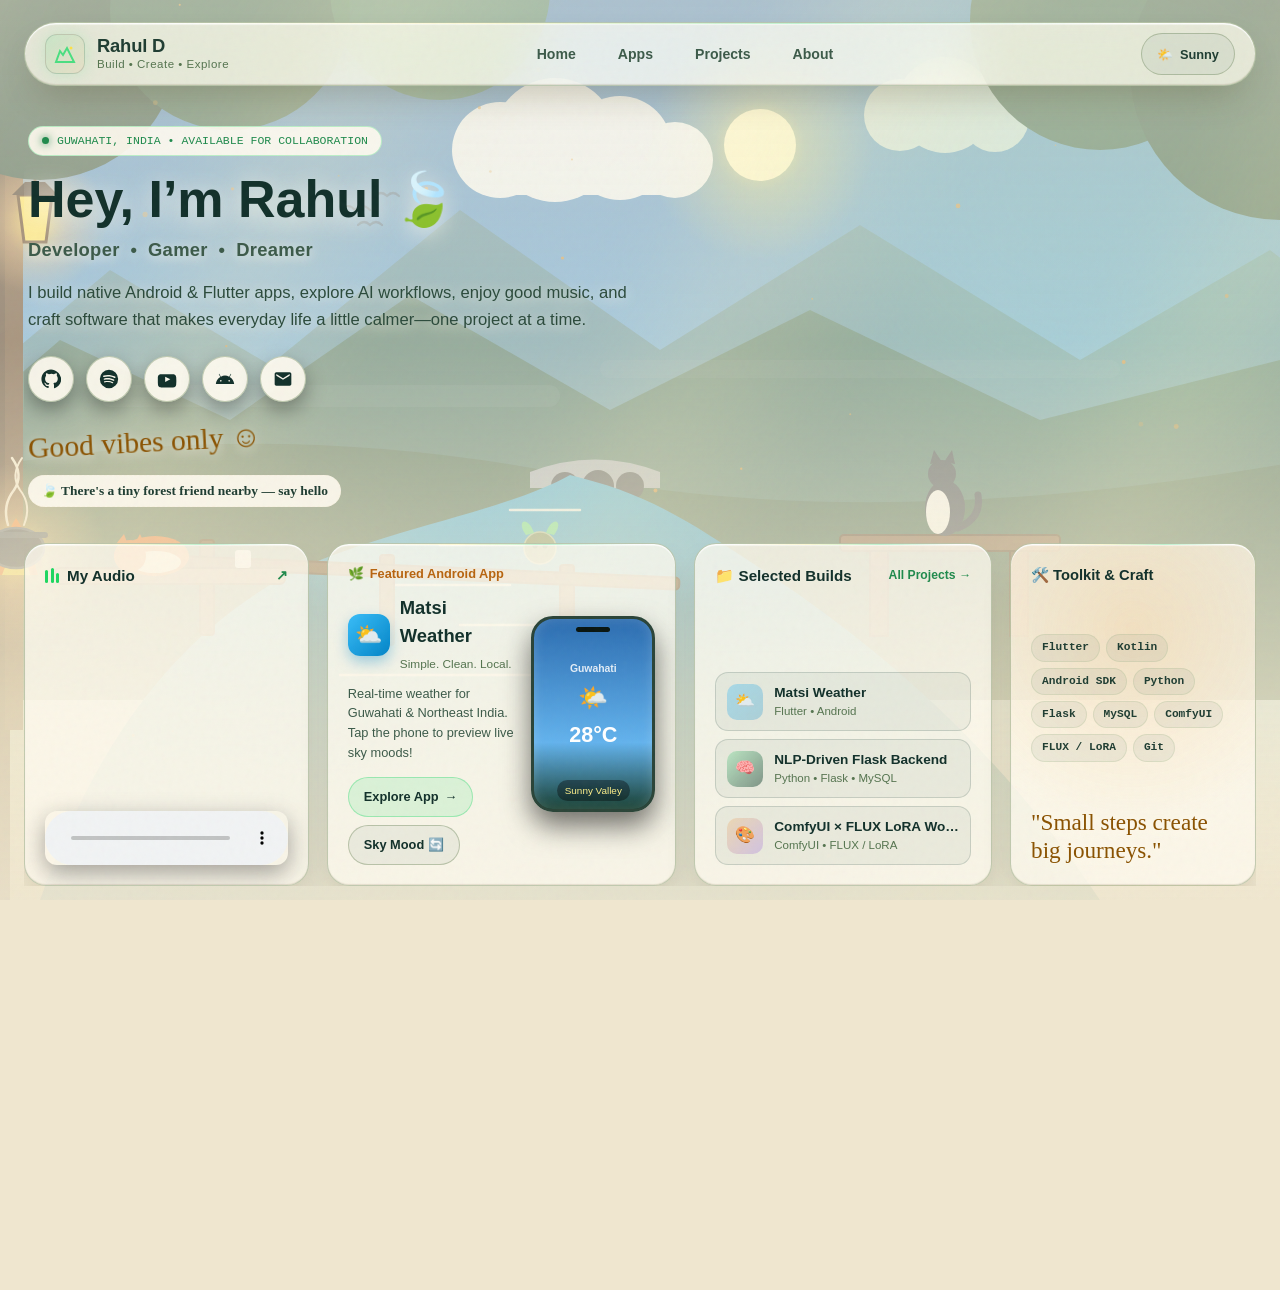
==== commit 9a9b7176: "opt2" ====
--- a/index.html
+++ b/index.html
@@ -7,11 +7,7 @@
   <meta name="description" content="Rahul D — Developer, Gamer, Dreamer. Android & Flutter developer from Guwahati building calm, human software and AI workflows." />
   <title>Rahul D — Build • Create • Explore</title>
 
-  <link rel="preconnect" href="https://fonts.googleapis.com">
-  <link rel="preconnect" href="https://fonts.gstatic.com" crossorigin>
   <link rel="preload" href="style.css" as="style">
-  <link href="https://fonts.googleapis.com/css2?family=Caveat:wght@600;700&family=Plus+Jakarta+Sans:wght@400;500;600;700;800&family=Quicksand:wght@600;700&display=swap" rel="stylesheet" media="print" onload="this.media='all'">
-  <noscript><link href="https://fonts.googleapis.com/css2?family=Caveat:wght@600;700&family=Plus+Jakarta+Sans:wght@400;500;600;700;800&family=Quicksand:wght@600;700&display=swap" rel="stylesheet"></noscript>
   <link rel="stylesheet" href="style.css" />
 </head>
 <body data-weather="sunny">
@@ -522,23 +518,5 @@
 
   <script src="app.js" defer></script>
 
-  <!-- Cloudflare Web Analytics -->
-  <script>
-    window.addEventListener('load', function () {
-      var loadAnalytics = function () {
-        var script = document.createElement('script');
-        script.src = 'https://static.cloudflareinsights.com/beacon.min.js';
-        script.defer = true;
-        script.dataset.cfBeacon = JSON.stringify({ token: '854e10372e6e4df5bb782b540134c333' });
-        document.body.appendChild(script);
-      };
-      if ('requestIdleCallback' in window) {
-        requestIdleCallback(loadAnalytics, { timeout: 2000 });
-      } else {
-        setTimeout(loadAnalytics, 1500);
-      }
-    });
-  </script><!-- End Cloudflare Web Analytics -->
-
 </body>
 </html>
--- a/style.css
+++ b/style.css
@@ -91,7 +91,7 @@
       background-color: var(--bg-base);
       transition: background-color 0.6s ease, color 0.6s ease;
       color: var(--warm-cream);
-      font-family: 'Plus Jakarta Sans', -apple-system, BlinkMacSystemFont, sans-serif;
+      font-family: "Trebuchet MS", -apple-system, BlinkMacSystemFont, "Segoe UI", sans-serif;
       min-height: 100vh;
       overflow-x: hidden;
       line-height: 1.55;
@@ -478,7 +478,7 @@
     }
 
     .brand-text h2 {
-      font-family: 'Quicksand', sans-serif;
+      font-family: "Trebuchet MS", "Segoe UI", sans-serif;
       font-size: 1.15rem;
       font-weight: 700;
       letter-spacing: -0.2px;
@@ -628,7 +628,7 @@
     }
 
     .hero-greeting {
-      font-family: 'Quicksand', sans-serif;
+      font-family: "Trebuchet MS", "Segoe UI", sans-serif;
       font-size: clamp(2.15rem, 5vw, 3.25rem);
       font-weight: 700;
       color: var(--text-strong);
@@ -696,7 +696,7 @@
     }
 
     .good-vibes-script {
-      font-family: 'Caveat', cursive;
+      font-family: "Segoe Print", "Bradley Hand", cursive;
       font-size: 1.85rem;
       color: var(--text-accent);
       margin-top: 18px;
@@ -715,7 +715,7 @@
       border-radius: 999px;
       background: var(--pill-bg);
       color: var(--warm-cream);
-      font: 600 .84rem 'Caveat', cursive;
+      font: 600 .84rem "Segoe Print", "Bradley Hand", cursive;
       cursor: pointer;
       backdrop-filter: blur(8px);
       -webkit-backdrop-filter: blur(8px);
@@ -996,7 +996,7 @@
     }
 
     .handwritten-quote {
-      font-family: 'Caveat', cursive;
+      font-family: "Segoe Print", "Bradley Hand", cursive;
       font-size: 1.45rem;
       line-height: 1.2;
       color: var(--text-accent);
@@ -1051,7 +1051,7 @@
     }
 
     .subpage-title {
-      font-family: 'Quicksand', sans-serif;
+      font-family: "Trebuchet MS", "Segoe UI", sans-serif;
       font-size: clamp(1.7rem, 3.5vw, 2.35rem);
       font-weight: 700;
       color: var(--text-strong);
@@ -1118,7 +1118,7 @@
     }
 
     .metric-val {
-      font-family: 'Quicksand', sans-serif;
+      font-family: "Trebuchet MS", "Segoe UI", sans-serif;
       font-size: 1.2rem;
       font-weight: 700;
       color: var(--text-accent);
--- a/style.css
+++ b/style.css
@@ -91,7 +91,7 @@
       background-color: var(--bg-base);
       transition: background-color 0.6s ease, color 0.6s ease;
       color: var(--warm-cream);
-      font-family: 'Plus Jakarta Sans', -apple-system, BlinkMacSystemFont, sans-serif;
+      font-family: "Trebuchet MS", -apple-system, BlinkMacSystemFont, "Segoe UI", sans-serif;
       min-height: 100vh;
       overflow-x: hidden;
       line-height: 1.55;
@@ -478,7 +478,7 @@
     }
 
     .brand-text h2 {
-      font-family: 'Quicksand', sans-serif;
+      font-family: "Trebuchet MS", "Segoe UI", sans-serif;
       font-size: 1.15rem;
       font-weight: 700;
       letter-spacing: -0.2px;
@@ -628,7 +628,7 @@
     }
 
     .hero-greeting {
-      font-family: 'Quicksand', sans-serif;
+      font-family: "Trebuchet MS", "Segoe UI", sans-serif;
       font-size: clamp(2.15rem, 5vw, 3.25rem);
       font-weight: 700;
       color: var(--text-strong);
@@ -696,7 +696,7 @@
     }
 
     .good-vibes-script {
-      font-family: 'Caveat', cursive;
+      font-family: "Segoe Print", "Bradley Hand", cursive;
       font-size: 1.85rem;
       color: var(--text-accent);
       margin-top: 18px;
@@ -715,7 +715,7 @@
       border-radius: 999px;
       background: var(--pill-bg);
       color: var(--warm-cream);
-      font: 600 .84rem 'Caveat', cursive;
+      font: 600 .84rem "Segoe Print", "Bradley Hand", cursive;
       cursor: pointer;
       backdrop-filter: blur(8px);
       -webkit-backdrop-filter: blur(8px);
@@ -996,7 +996,7 @@
     }
 
     .handwritten-quote {
-      font-family: 'Caveat', cursive;
+      font-family: "Segoe Print", "Bradley Hand", cursive;
       font-size: 1.45rem;
       line-height: 1.2;
       color: var(--text-accent);
@@ -1051,7 +1051,7 @@
     }
 
     .subpage-title {
-      font-family: 'Quicksand', sans-serif;
+      font-family: "Trebuchet MS", "Segoe UI", sans-serif;
       font-size: clamp(1.7rem, 3.5vw, 2.35rem);
       font-weight: 700;
       color: var(--text-strong);
@@ -1118,7 +1118,7 @@
     }
 
     .metric-val {
-      font-family: 'Quicksand', sans-serif;
+      font-family: "Trebuchet MS", "Segoe UI", sans-serif;
       font-size: 1.2rem;
       font-weight: 700;
       color: var(--text-accent);
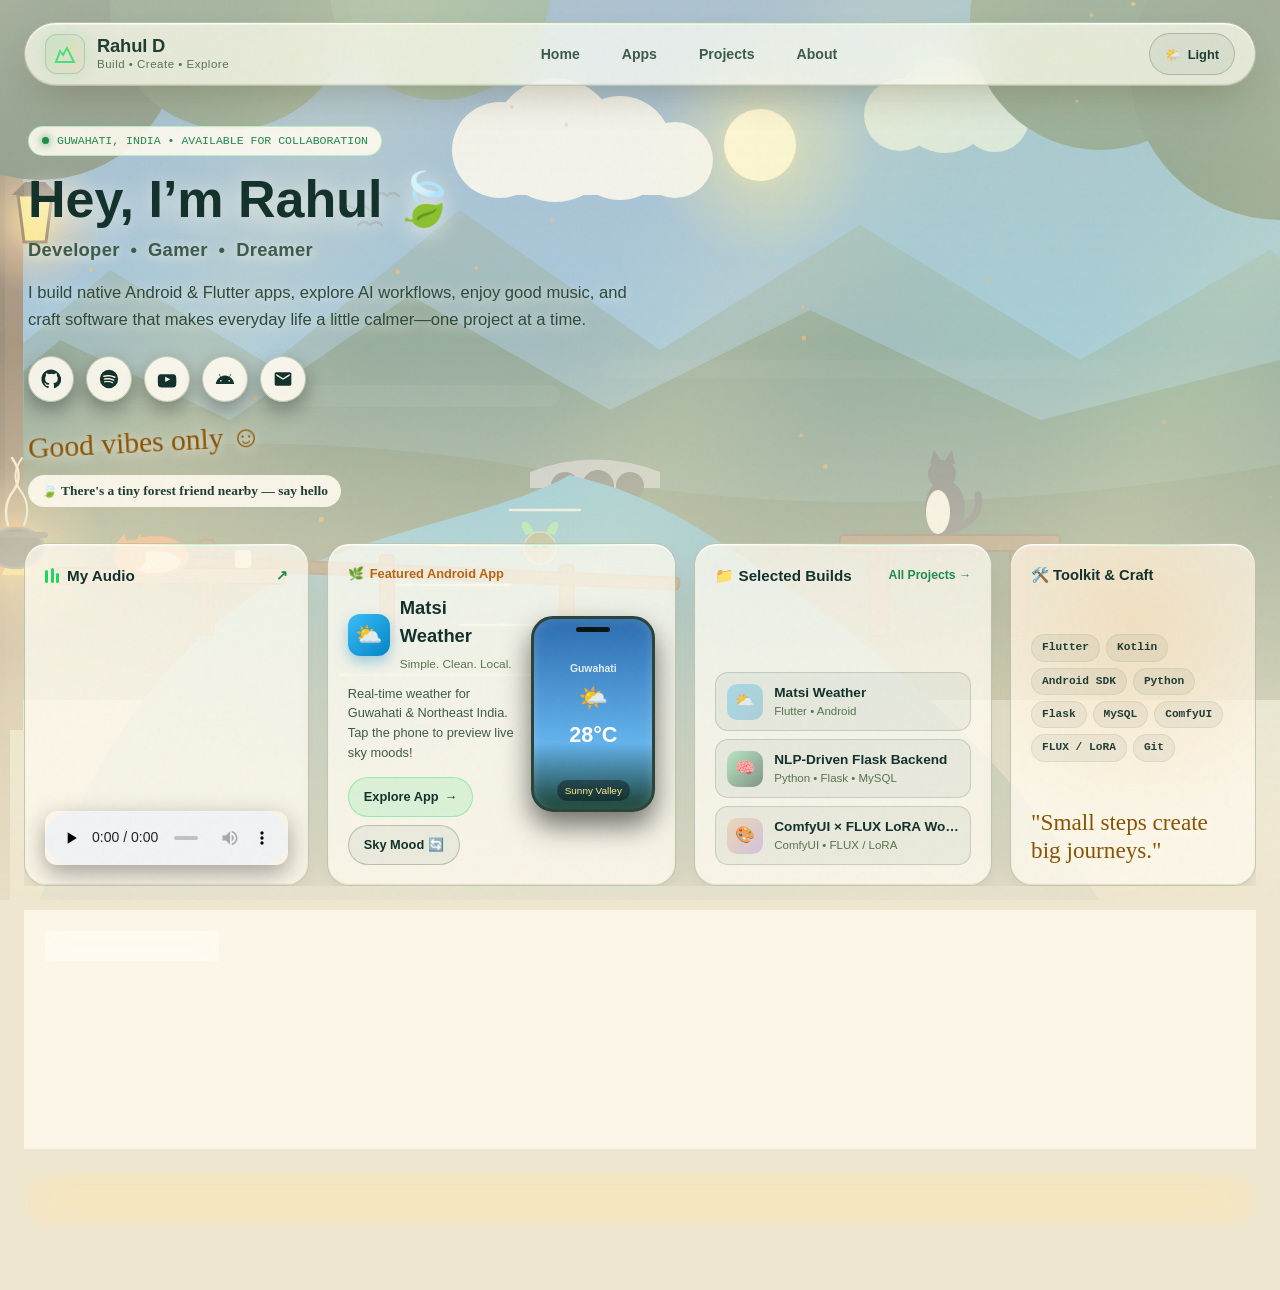
==== commit c6ac44ea: "android browser opt" ====
--- a/index.html
+++ b/index.html
@@ -314,7 +314,7 @@
       </nav>
 
       <div class="nav-controls">
-        <button type="button" class="weather-pill-btn" id="weatherCycleTopBtn" title="Cycle Sky Mood (Sunny / Rain / Starlight)" aria-label="Cycle Weather Mood">
+        <button type="button" class="weather-pill-btn" id="weatherCycleTopBtn" title="Cycle display mode (Light / Monsoon / Dark)" aria-label="Cycle display mode">
           <span id="navWeatherIcon">🌤️</span>
           <span id="navWeatherLabel">Sunny</span>
         </button>
--- a/style.css
+++ b/style.css
@@ -1355,10 +1355,47 @@
     img, svg, iframe { max-width: 100%; }
 
     @media (max-width: 820px) {
-      /* Cheaper blur = smoother scrolling on phones */
-      .liquid-glass { backdrop-filter: blur(14px) saturate(160%); -webkit-backdrop-filter: blur(14px) saturate(160%); }
-      .god-rays { filter: blur(14px); }
-      .ambient-bloom { filter: blur(46px); }
+      /* Prefer opaque compositing on touch devices to keep scrolling smooth. */
+      .watercolor-grain,
+      .volumetric-lighting,
+      .page-light-sweep,
+      #particleCanvas { display: none; }
+      .liquid-glass {
+        background: var(--glass-surface);
+        backdrop-filter: none;
+        -webkit-backdrop-filter: none;
+        box-shadow: var(--glass-shadow);
+      }
+      .liquid-glass::before { display: none; }
+      .liquid-glass,
+      .liquid-glass-interactive,
+      .world-svg,
+      .celestial-sun,
+      .celestial-moon,
+      .valley-mist,
+      .anim-cloud-slow,
+      .anim-cloud-med,
+      .anim-mist,
+      .anim-canopy,
+      .anim-water,
+      .anim-lantern,
+      .anim-halo,
+      .anim-fire,
+      .anim-steam-1,
+      .anim-steam-2,
+      .anim-ginger-cat,
+      .anim-cat-tail,
+      .anim-sproutkin,
+      .anim-star-1,
+      .anim-star-2,
+      .anim-star-3,
+      .anim-meteor,
+      .anim-birds,
+      .anim-pot-bubble,
+      .anim-candle-flame {
+        animation: none;
+        transition: none;
+      }
       .page-shell > main > section { contain-intrinsic-size: auto 520px; }
       .toast-notification { bottom: calc(90px + env(safe-area-inset-bottom)); }
       .hero-intro-box { max-width: none; padding: 6px 2px; }
--- a/style.css
+++ b/style.css
@@ -1355,10 +1355,47 @@
     img, svg, iframe { max-width: 100%; }
 
     @media (max-width: 820px) {
-      /* Cheaper blur = smoother scrolling on phones */
-      .liquid-glass { backdrop-filter: blur(14px) saturate(160%); -webkit-backdrop-filter: blur(14px) saturate(160%); }
-      .god-rays { filter: blur(14px); }
-      .ambient-bloom { filter: blur(46px); }
+      /* Prefer opaque compositing on touch devices to keep scrolling smooth. */
+      .watercolor-grain,
+      .volumetric-lighting,
+      .page-light-sweep,
+      #particleCanvas { display: none; }
+      .liquid-glass {
+        background: var(--glass-surface);
+        backdrop-filter: none;
+        -webkit-backdrop-filter: none;
+        box-shadow: var(--glass-shadow);
+      }
+      .liquid-glass::before { display: none; }
+      .liquid-glass,
+      .liquid-glass-interactive,
+      .world-svg,
+      .celestial-sun,
+      .celestial-moon,
+      .valley-mist,
+      .anim-cloud-slow,
+      .anim-cloud-med,
+      .anim-mist,
+      .anim-canopy,
+      .anim-water,
+      .anim-lantern,
+      .anim-halo,
+      .anim-fire,
+      .anim-steam-1,
+      .anim-steam-2,
+      .anim-ginger-cat,
+      .anim-cat-tail,
+      .anim-sproutkin,
+      .anim-star-1,
+      .anim-star-2,
+      .anim-star-3,
+      .anim-meteor,
+      .anim-birds,
+      .anim-pot-bubble,
+      .anim-candle-flame {
+        animation: none;
+        transition: none;
+      }
       .page-shell > main > section { contain-intrinsic-size: auto 520px; }
       .toast-notification { bottom: calc(90px + env(safe-area-inset-bottom)); }
       .hero-intro-box { max-width: none; padding: 6px 2px; }
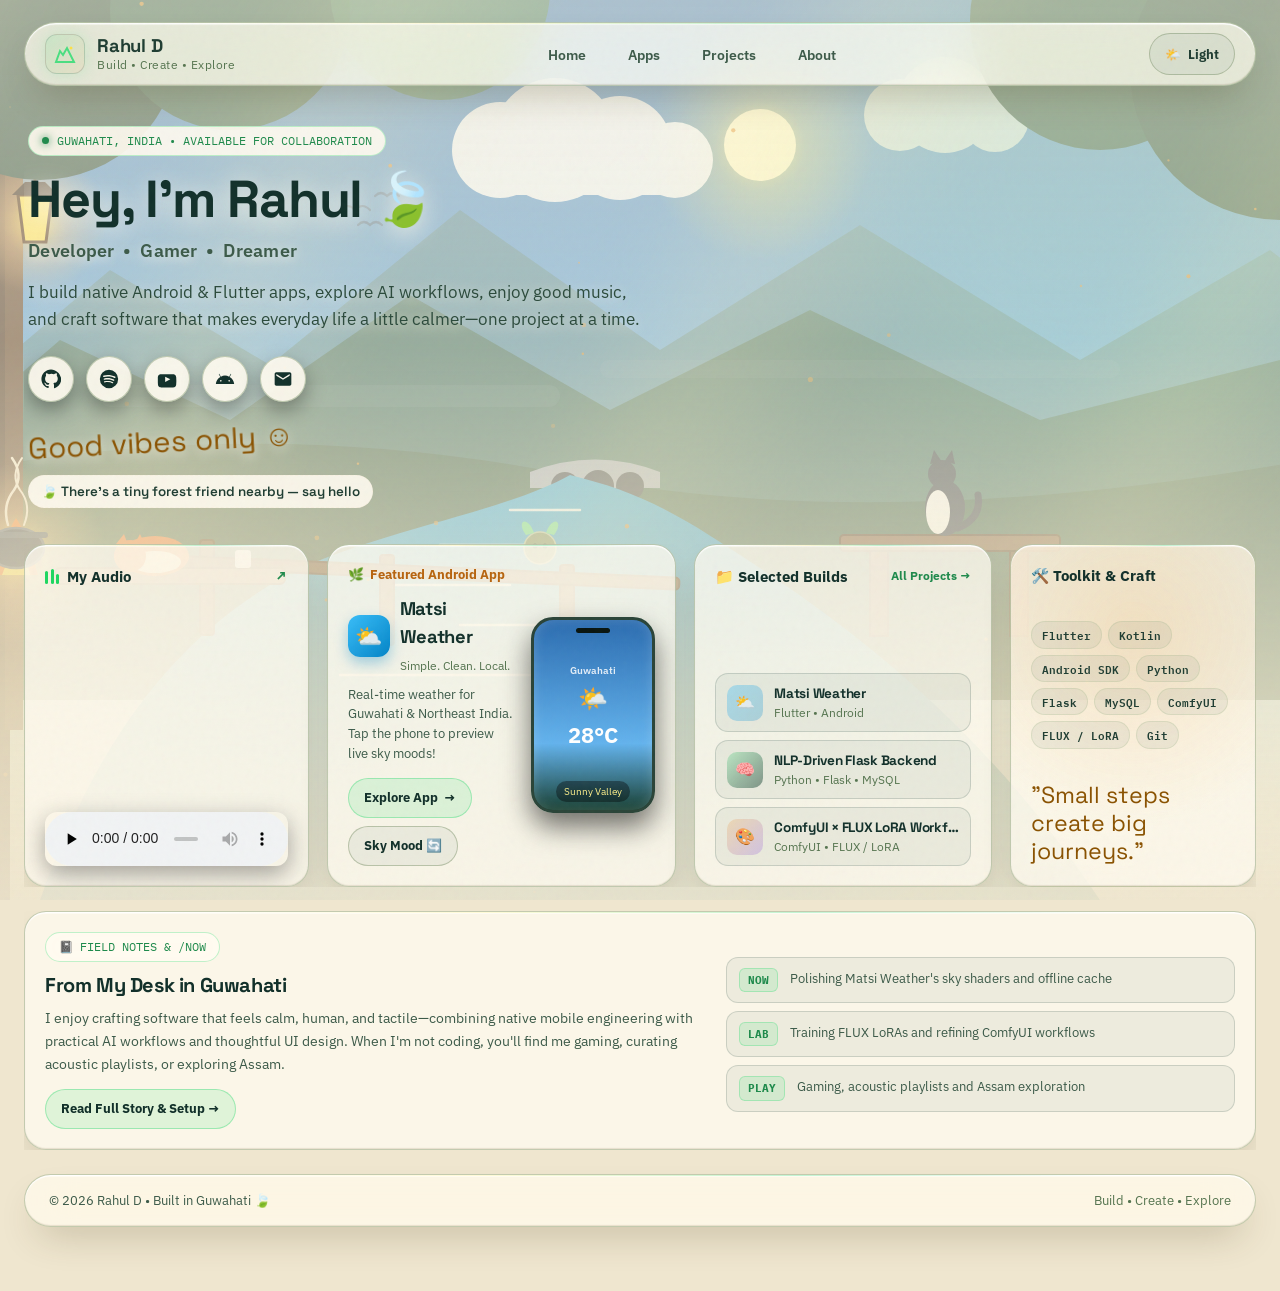
==== commit 9498eb5a: "fonts,transation, opt3" ====
--- a/index.html
+++ b/index.html
@@ -7,8 +7,12 @@
   <meta name="description" content="Rahul D — Developer, Gamer, Dreamer. Android & Flutter developer from Guwahati building calm, human software and AI workflows." />
   <title>Rahul D — Build • Create • Explore</title>
 
+  <link rel="preconnect" href="https://fonts.googleapis.com">
+  <link rel="preconnect" href="https://fonts.gstatic.com" crossorigin>
+  <link href="https://fonts.googleapis.com/css2?family=IBM+Plex+Mono:wght@400;500;600&family=IBM+Plex+Sans:wght@400;500;600;700&family=Space+Grotesk:wght@400;500;600;700&display=swap" rel="stylesheet">
   <link rel="preload" href="style.css" as="style">
   <link rel="stylesheet" href="style.css" />
+  <script src="page-transition.js" defer></script>
 </head>
 <body data-weather="sunny">
   <script>try{var i=parseInt(localStorage.getItem('rd-weather'),10);document.body.dataset.weather=['sunny','rain','night'][i]||'sunny'}catch(e){}</script>
--- a/style.css
+++ b/style.css
@@ -12,7 +12,9 @@
       --river-blue: #6DAFA8;
       --soft-charcoal: #18241E;
       --emerald-accent: #4ADE80;
-      --font-mono: ui-monospace, 'SFMono-Regular', Menlo, Monaco, Consolas, monospace;
+      --font-sans: "IBM Plex Sans", -apple-system, BlinkMacSystemFont, "Segoe UI", sans-serif;
+      --font-display: "Space Grotesk", "IBM Plex Sans", sans-serif;
+      --font-mono: "IBM Plex Mono", ui-monospace, "SFMono-Regular", Menlo, Monaco, Consolas, monospace;
 
       /* Apple Liquid Glass Optical Material Tokens */
       --glass-surface: rgba(12, 34, 26, 0.74);
@@ -87,11 +89,51 @@
 
     html { scroll-behavior: smooth; }
 
+    @view-transition {
+      navigation: auto;
+    }
+
+    ::view-transition-old(root),
+    ::view-transition-new(root) {
+      animation-duration: 260ms;
+      animation-timing-function: var(--smooth);
+    }
+
+    .page-transition-layer {
+      position: fixed;
+      inset: 0;
+      z-index: 1000;
+      pointer-events: none;
+      background: var(--bg-base);
+      opacity: 0;
+      transition: opacity 220ms var(--smooth);
+    }
+
+    html.is-page-transitioning .page-transition-layer {
+      opacity: 1;
+    }
+
+    @media (prefers-reduced-motion: reduce) {
+      ::view-transition-old(root),
+      ::view-transition-new(root) {
+        animation-duration: 1ms;
+      }
+
+      .page-transition-layer {
+        transition-duration: 1ms;
+      }
+    }
+
+    h1, h2, h3, h4, h5, h6 {
+      font-family: var(--font-display);
+      letter-spacing: -0.02em;
+    }
+
     body {
       background-color: var(--bg-base);
       transition: background-color 0.6s ease, color 0.6s ease;
       color: var(--warm-cream);
-      font-family: "Trebuchet MS", -apple-system, BlinkMacSystemFont, "Segoe UI", sans-serif;
+      font-family: var(--font-sans);
       min-height: 100vh;
       overflow-x: hidden;
       line-height: 1.55;
@@ -478,7 +520,7 @@
     }
 
     .brand-text h2 {
-      font-family: "Trebuchet MS", "Segoe UI", sans-serif;
+      font-family: var(--font-display);
       font-size: 1.15rem;
       font-weight: 700;
       letter-spacing: -0.2px;
@@ -628,7 +670,7 @@
     }
 
     .hero-greeting {
-      font-family: "Trebuchet MS", "Segoe UI", sans-serif;
+      font-family: var(--font-display);
       font-size: clamp(2.15rem, 5vw, 3.25rem);
       font-weight: 700;
       color: var(--text-strong);
@@ -696,7 +738,7 @@
     }
 
     .good-vibes-script {
-      font-family: "Segoe Print", "Bradley Hand", cursive;
+      font-family: var(--font-display);
       font-size: 1.85rem;
       color: var(--text-accent);
       margin-top: 18px;
@@ -715,7 +757,7 @@
       border-radius: 999px;
       background: var(--pill-bg);
       color: var(--warm-cream);
-      font: 600 .84rem "Segoe Print", "Bradley Hand", cursive;
+      font: 600 .84rem var(--font-display);
       cursor: pointer;
       backdrop-filter: blur(8px);
       -webkit-backdrop-filter: blur(8px);
@@ -996,7 +1038,7 @@
     }
 
     .handwritten-quote {
-      font-family: "Segoe Print", "Bradley Hand", cursive;
+      font-family: var(--font-display);
       font-size: 1.45rem;
       line-height: 1.2;
       color: var(--text-accent);
@@ -1051,7 +1093,7 @@
     }
 
     .subpage-title {
-      font-family: "Trebuchet MS", "Segoe UI", sans-serif;
+      font-family: var(--font-display);
       font-size: clamp(1.7rem, 3.5vw, 2.35rem);
       font-weight: 700;
       color: var(--text-strong);
@@ -1118,7 +1160,7 @@
     }
 
     .metric-val {
-      font-family: "Trebuchet MS", "Segoe UI", sans-serif;
+      font-family: var(--font-display);
       font-size: 1.2rem;
       font-weight: 700;
       color: var(--text-accent);
--- a/style.css
+++ b/style.css
@@ -12,7 +12,9 @@
       --river-blue: #6DAFA8;
       --soft-charcoal: #18241E;
       --emerald-accent: #4ADE80;
-      --font-mono: ui-monospace, 'SFMono-Regular', Menlo, Monaco, Consolas, monospace;
+      --font-sans: "IBM Plex Sans", -apple-system, BlinkMacSystemFont, "Segoe UI", sans-serif;
+      --font-display: "Space Grotesk", "IBM Plex Sans", sans-serif;
+      --font-mono: "IBM Plex Mono", ui-monospace, "SFMono-Regular", Menlo, Monaco, Consolas, monospace;
 
       /* Apple Liquid Glass Optical Material Tokens */
       --glass-surface: rgba(12, 34, 26, 0.74);
@@ -87,11 +89,51 @@
 
     html { scroll-behavior: smooth; }
 
+    @view-transition {
+      navigation: auto;
+    }
+
+    ::view-transition-old(root),
+    ::view-transition-new(root) {
+      animation-duration: 260ms;
+      animation-timing-function: var(--smooth);
+    }
+
+    .page-transition-layer {
+      position: fixed;
+      inset: 0;
+      z-index: 1000;
+      pointer-events: none;
+      background: var(--bg-base);
+      opacity: 0;
+      transition: opacity 220ms var(--smooth);
+    }
+
+    html.is-page-transitioning .page-transition-layer {
+      opacity: 1;
+    }
+
+    @media (prefers-reduced-motion: reduce) {
+      ::view-transition-old(root),
+      ::view-transition-new(root) {
+        animation-duration: 1ms;
+      }
+
+      .page-transition-layer {
+        transition-duration: 1ms;
+      }
+    }
+
+    h1, h2, h3, h4, h5, h6 {
+      font-family: var(--font-display);
+      letter-spacing: -0.02em;
+    }
+
     body {
       background-color: var(--bg-base);
       transition: background-color 0.6s ease, color 0.6s ease;
       color: var(--warm-cream);
-      font-family: "Trebuchet MS", -apple-system, BlinkMacSystemFont, "Segoe UI", sans-serif;
+      font-family: var(--font-sans);
       min-height: 100vh;
       overflow-x: hidden;
       line-height: 1.55;
@@ -478,7 +520,7 @@
     }
 
     .brand-text h2 {
-      font-family: "Trebuchet MS", "Segoe UI", sans-serif;
+      font-family: var(--font-display);
       font-size: 1.15rem;
       font-weight: 700;
       letter-spacing: -0.2px;
@@ -628,7 +670,7 @@
     }
 
     .hero-greeting {
-      font-family: "Trebuchet MS", "Segoe UI", sans-serif;
+      font-family: var(--font-display);
       font-size: clamp(2.15rem, 5vw, 3.25rem);
       font-weight: 700;
       color: var(--text-strong);
@@ -696,7 +738,7 @@
     }
 
     .good-vibes-script {
-      font-family: "Segoe Print", "Bradley Hand", cursive;
+      font-family: var(--font-display);
       font-size: 1.85rem;
       color: var(--text-accent);
       margin-top: 18px;
@@ -715,7 +757,7 @@
       border-radius: 999px;
       background: var(--pill-bg);
       color: var(--warm-cream);
-      font: 600 .84rem "Segoe Print", "Bradley Hand", cursive;
+      font: 600 .84rem var(--font-display);
       cursor: pointer;
       backdrop-filter: blur(8px);
       -webkit-backdrop-filter: blur(8px);
@@ -996,7 +1038,7 @@
     }
 
     .handwritten-quote {
-      font-family: "Segoe Print", "Bradley Hand", cursive;
+      font-family: var(--font-display);
       font-size: 1.45rem;
       line-height: 1.2;
       color: var(--text-accent);
@@ -1051,7 +1093,7 @@
     }
 
     .subpage-title {
-      font-family: "Trebuchet MS", "Segoe UI", sans-serif;
+      font-family: var(--font-display);
       font-size: clamp(1.7rem, 3.5vw, 2.35rem);
       font-weight: 700;
       color: var(--text-strong);
@@ -1118,7 +1160,7 @@
     }
 
     .metric-val {
-      font-family: "Trebuchet MS", "Segoe UI", sans-serif;
+      font-family: var(--font-display);
       font-size: 1.2rem;
       font-weight: 700;
       color: var(--text-accent);
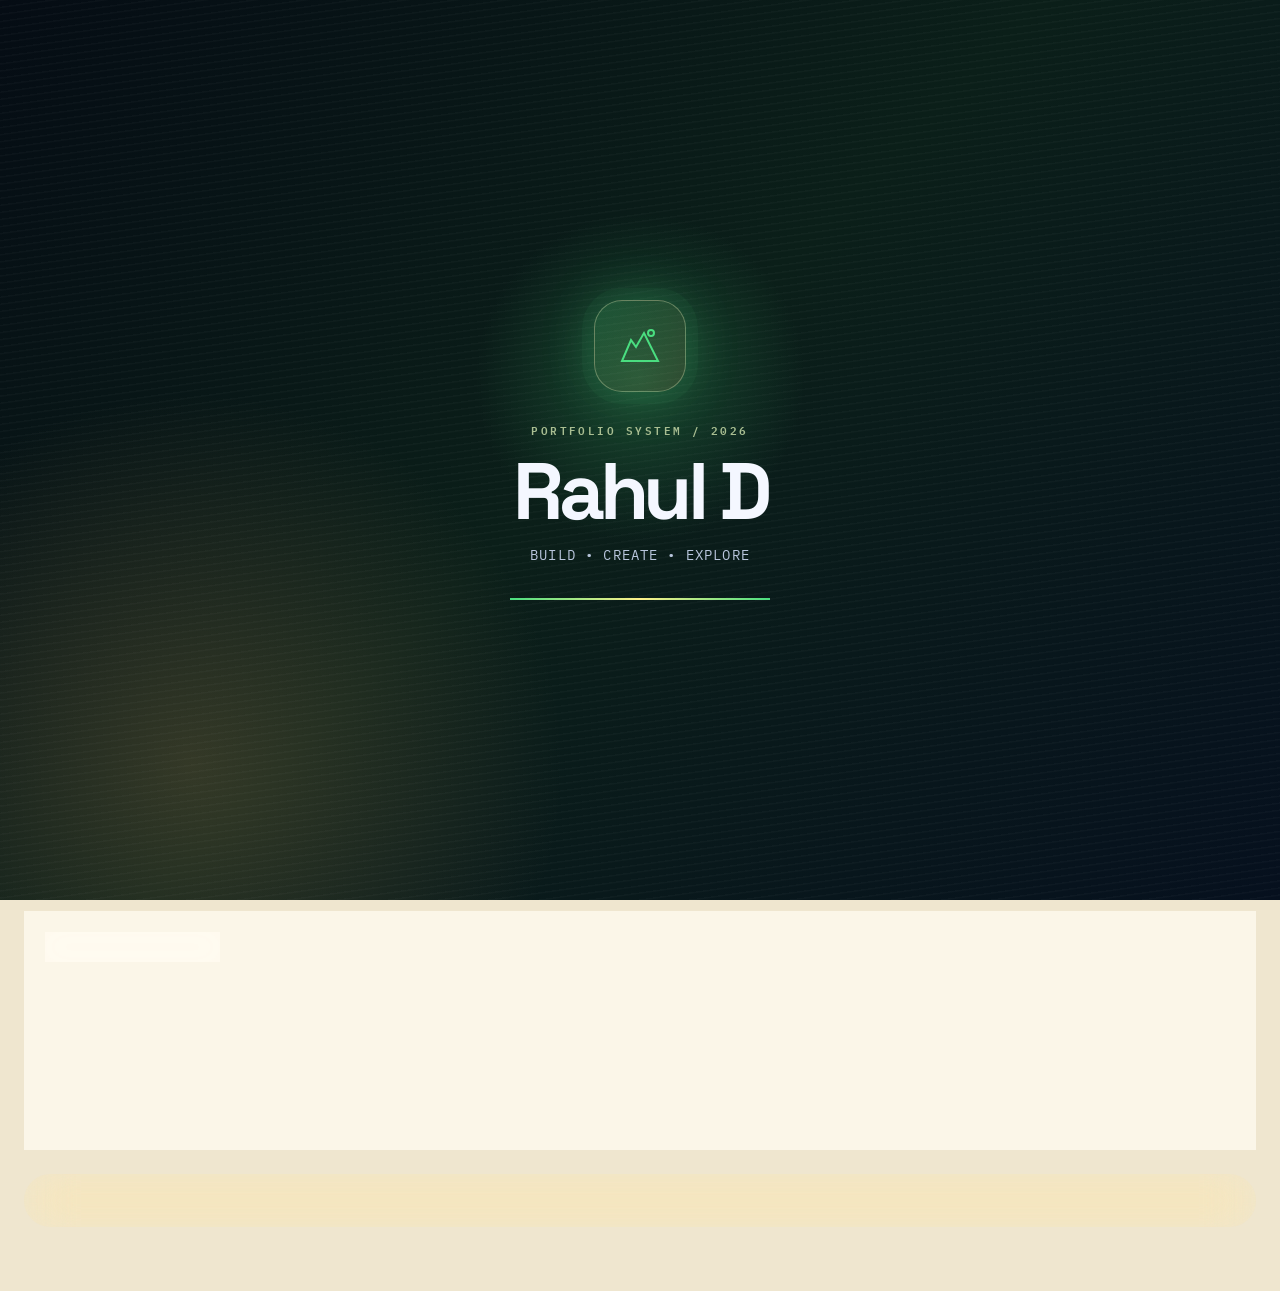
==== commit 8f897706: "improvement visual" ====
--- a/index.html
+++ b/index.html
@@ -17,6 +17,20 @@
 <body data-weather="sunny">
   <script>try{var i=parseInt(localStorage.getItem('rd-weather'),10);document.body.dataset.weather=['sunny','rain','night'][i]||'sunny'}catch(e){}</script>
 
+  <div class="site-splash" role="status" aria-label="Loading Rahul D portfolio">
+    <div class="splash-core">
+      <div class="splash-mark" aria-hidden="true">
+        <svg viewBox="0 0 48 48" fill="none" stroke="#4ADE80" stroke-width="2">
+          <path d="M6 39h36L28 11l-8 14-5-7L6 39Z" />
+          <circle cx="35" cy="11" r="3" />
+        </svg>
+      </div>
+      <div class="splash-kicker">Portfolio system / 2026</div>
+      <div class="splash-title">Rahul D</div>
+      <div class="splash-subtitle">BUILD • CREATE • EXPLORE</div>
+      <div class="splash-progress" aria-hidden="true"><span></span></div>
+    </div>
+  </div>
 
   <!-- Watercolor Paper Texture -->
   <div class="watercolor-grain" aria-hidden="true"></div>
--- a/style.css
+++ b/style.css
@@ -93,10 +93,36 @@
       navigation: auto;
     }
 
+    ::view-transition-group(root) {
+      animation-duration: 700ms;
+      animation-timing-function: var(--smooth);
+    }
+
     ::view-transition-old(root),
     ::view-transition-new(root) {
-      animation-duration: 260ms;
+      animation-duration: 700ms;
       animation-timing-function: var(--smooth);
+    }
+
+    ::view-transition-old(root) {
+      animation-name: pageOldOut;
+      transform-origin: 50% 50%;
+    }
+
+    ::view-transition-new(root) {
+      animation-name: pageNewIn;
+      transform-origin: 50% 50%;
+    }
+
+    @keyframes pageOldOut {
+      0% { opacity: 1; transform: scale(1) rotate(0deg); filter: blur(0); }
+      100% { opacity: 0; transform: scale(1.08) rotate(1deg); filter: blur(12px); }
+    }
+
+    @keyframes pageNewIn {
+      0% { opacity: 0; transform: scale(0.92) rotate(-1deg); filter: blur(12px); }
+      55% { opacity: 1; transform: scale(1.015) rotate(0deg); filter: blur(0); }
+      100% { opacity: 1; transform: scale(1) rotate(0deg); filter: blur(0); }
     }
 
     .page-transition-layer {
@@ -104,13 +130,188 @@
       inset: 0;
       z-index: 1000;
       pointer-events: none;
-      background: var(--bg-base);
+      overflow: hidden;
+      background:
+        radial-gradient(circle at 50% 50%, rgba(74, 222, 128, 0.20), transparent 32%),
+        linear-gradient(115deg, transparent 20%, rgba(254, 240, 138, 0.18) 48%, transparent 72%),
+        var(--bg-base);
       opacity: 0;
-      transition: opacity 220ms var(--smooth);
+      transform: scale(1.08);
+      transition: opacity 560ms var(--smooth), transform 700ms var(--smooth);
+    }
+
+    .page-transition-layer::before,
+    .page-transition-layer::after {
+      content: "";
+      position: absolute;
+      pointer-events: none;
+    }
+
+    .page-transition-layer::before {
+      inset: -20%;
+      opacity: 0.36;
+      background:
+        linear-gradient(rgba(255,255,255,.12) 1px, transparent 1px),
+        linear-gradient(90deg, rgba(255,255,255,.12) 1px, transparent 1px);
+      background-size: 42px 42px;
+      transform: perspective(600px) rotateX(62deg) translateY(20%);
+      animation: transitionGrid 1.2s linear infinite;
+    }
+
+    .page-transition-layer::after {
+      width: 34vw;
+      height: 34vw;
+      min-width: 180px;
+      min-height: 180px;
+      left: 50%;
+      top: 50%;
+      border: 1px solid rgba(254, 240, 138, 0.75);
+      border-radius: 50%;
+      box-shadow:
+        0 0 0 18px rgba(74, 222, 128, 0.08),
+        0 0 0 42px rgba(74, 222, 128, 0.05),
+        0 0 70px rgba(254, 240, 138, 0.45);
+      transform: translate(-50%, -50%) scale(0.2);
+      opacity: 0;
+    }
+
+    @keyframes transitionGrid {
+      to { transform: perspective(600px) rotateX(62deg) translateY(24%); }
     }
 
     html.is-page-transitioning .page-transition-layer {
       opacity: 1;
+      transform: scale(1);
+    }
+
+    html.is-transitioning .page-transition-layer::after {
+      opacity: 1;
+      animation: portalBurst 680ms var(--smooth) both;
+    }
+
+    @keyframes portalBurst {
+      0% { transform: translate(-50%, -50%) scale(0.2); opacity: 0; }
+      35% { opacity: 1; }
+      100% { transform: translate(-50%, -50%) scale(5); opacity: 0; }
+    }
+
+    .site-splash {
+      position: fixed;
+      inset: 0;
+      z-index: 2000;
+      display: grid;
+      place-items: center;
+      overflow: hidden;
+      isolation: isolate;
+      color: #F4F7FF;
+      background: #050C14;
+      animation: splashReveal 900ms var(--smooth) both;
+    }
+
+    .site-splash::before,
+    .site-splash::after {
+      content: "";
+      position: absolute;
+      pointer-events: none;
+    }
+
+    .site-splash::before {
+      inset: 0;
+      z-index: -1;
+      background:
+        radial-gradient(circle at 50% 42%, rgba(74,222,128,.22), transparent 20%),
+        radial-gradient(circle at 15% 85%, rgba(242,181,104,.18), transparent 28%),
+        linear-gradient(135deg, #050C14 0%, #0B1F19 48%, #06101E 100%);
+    }
+
+    .site-splash::after {
+      inset: -50%;
+      z-index: -1;
+      opacity: .25;
+      background: repeating-linear-gradient(0deg, transparent 0 5px, rgba(255,255,255,.10) 6px 7px);
+      transform: rotate(-8deg);
+      animation: splashScan 1.8s linear infinite;
+    }
+
+    .splash-core {
+      width: min(88vw, 520px);
+      text-align: center;
+      animation: splashCoreIn 900ms .12s var(--smooth) both;
+    }
+
+    .splash-mark {
+      width: 92px;
+      height: 92px;
+      margin: 0 auto 28px;
+      display: grid;
+      place-items: center;
+      border: 1px solid rgba(169,190,146,.5);
+      border-radius: 28px;
+      background: linear-gradient(135deg, rgba(74,222,128,.2), rgba(242,181,104,.12));
+      box-shadow: 0 0 0 12px rgba(74,222,128,.04), 0 0 54px rgba(74,222,128,.24);
+      animation: splashMarkPulse 1.8s ease-in-out infinite;
+    }
+
+    .splash-mark svg { width: 48px; height: 48px; }
+    .splash-kicker {
+      color: #A9BE92;
+      font: 600 .7rem var(--font-mono);
+      letter-spacing: .22em;
+      text-transform: uppercase;
+    }
+    .splash-title {
+      margin-top: 12px;
+      color: #F4F7FF;
+      font: 700 clamp(2.4rem, 8vw, 5rem)/1 var(--font-display);
+      letter-spacing: -.06em;
+    }
+    .splash-subtitle {
+      margin-top: 14px;
+      color: #B9C6DD;
+      font: 400 .9rem var(--font-mono);
+      letter-spacing: .08em;
+    }
+    .splash-progress {
+      width: min(260px, 62vw);
+      height: 2px;
+      margin: 34px auto 0;
+      overflow: hidden;
+      background: rgba(169,190,146,.18);
+    }
+    .splash-progress span {
+      display: block;
+      width: 100%;
+      height: 100%;
+      background: linear-gradient(90deg, #4ADE80, #FEF08A, #4ADE80);
+      transform-origin: left;
+      animation: splashProgress 1.5s var(--smooth) both;
+    }
+
+    .site-splash.is-leaving {
+      animation: splashLeave 700ms var(--smooth) both;
+      pointer-events: none;
+    }
+
+    @keyframes splashReveal {
+      from { opacity: 0; }
+      to { opacity: 1; }
+    }
+    @keyframes splashCoreIn {
+      from { opacity: 0; transform: translateY(24px) scale(.94); }
+      to { opacity: 1; transform: translateY(0) scale(1); }
+    }
+    @keyframes splashMarkPulse {
+      50% { transform: scale(1.04) rotate(2deg); box-shadow: 0 0 0 18px rgba(74,222,128,.04), 0 0 72px rgba(74,222,128,.34); }
+    }
+    @keyframes splashProgress {
+      from { transform: scaleX(0); }
+      to { transform: scaleX(1); }
+    }
+    @keyframes splashScan {
+      to { transform: rotate(-8deg) translateY(10%); }
+    }
+    @keyframes splashLeave {
+      to { opacity: 0; transform: scale(1.08); filter: blur(16px); visibility: hidden; }
     }
 
     @media (prefers-reduced-motion: reduce) {
@@ -121,6 +322,14 @@
 
       .page-transition-layer {
         transition-duration: 1ms;
+      }
+
+      .site-splash,
+      .splash-core,
+      .splash-mark,
+      .splash-progress span,
+      .site-splash::after {
+        animation-duration: 1ms;
       }
     }
 
--- a/style.css
+++ b/style.css
@@ -93,10 +93,36 @@
       navigation: auto;
     }
 
+    ::view-transition-group(root) {
+      animation-duration: 700ms;
+      animation-timing-function: var(--smooth);
+    }
+
     ::view-transition-old(root),
     ::view-transition-new(root) {
-      animation-duration: 260ms;
+      animation-duration: 700ms;
       animation-timing-function: var(--smooth);
+    }
+
+    ::view-transition-old(root) {
+      animation-name: pageOldOut;
+      transform-origin: 50% 50%;
+    }
+
+    ::view-transition-new(root) {
+      animation-name: pageNewIn;
+      transform-origin: 50% 50%;
+    }
+
+    @keyframes pageOldOut {
+      0% { opacity: 1; transform: scale(1) rotate(0deg); filter: blur(0); }
+      100% { opacity: 0; transform: scale(1.08) rotate(1deg); filter: blur(12px); }
+    }
+
+    @keyframes pageNewIn {
+      0% { opacity: 0; transform: scale(0.92) rotate(-1deg); filter: blur(12px); }
+      55% { opacity: 1; transform: scale(1.015) rotate(0deg); filter: blur(0); }
+      100% { opacity: 1; transform: scale(1) rotate(0deg); filter: blur(0); }
     }
 
     .page-transition-layer {
@@ -104,13 +130,188 @@
       inset: 0;
       z-index: 1000;
       pointer-events: none;
-      background: var(--bg-base);
+      overflow: hidden;
+      background:
+        radial-gradient(circle at 50% 50%, rgba(74, 222, 128, 0.20), transparent 32%),
+        linear-gradient(115deg, transparent 20%, rgba(254, 240, 138, 0.18) 48%, transparent 72%),
+        var(--bg-base);
       opacity: 0;
-      transition: opacity 220ms var(--smooth);
+      transform: scale(1.08);
+      transition: opacity 560ms var(--smooth), transform 700ms var(--smooth);
+    }
+
+    .page-transition-layer::before,
+    .page-transition-layer::after {
+      content: "";
+      position: absolute;
+      pointer-events: none;
+    }
+
+    .page-transition-layer::before {
+      inset: -20%;
+      opacity: 0.36;
+      background:
+        linear-gradient(rgba(255,255,255,.12) 1px, transparent 1px),
+        linear-gradient(90deg, rgba(255,255,255,.12) 1px, transparent 1px);
+      background-size: 42px 42px;
+      transform: perspective(600px) rotateX(62deg) translateY(20%);
+      animation: transitionGrid 1.2s linear infinite;
+    }
+
+    .page-transition-layer::after {
+      width: 34vw;
+      height: 34vw;
+      min-width: 180px;
+      min-height: 180px;
+      left: 50%;
+      top: 50%;
+      border: 1px solid rgba(254, 240, 138, 0.75);
+      border-radius: 50%;
+      box-shadow:
+        0 0 0 18px rgba(74, 222, 128, 0.08),
+        0 0 0 42px rgba(74, 222, 128, 0.05),
+        0 0 70px rgba(254, 240, 138, 0.45);
+      transform: translate(-50%, -50%) scale(0.2);
+      opacity: 0;
+    }
+
+    @keyframes transitionGrid {
+      to { transform: perspective(600px) rotateX(62deg) translateY(24%); }
     }
 
     html.is-page-transitioning .page-transition-layer {
       opacity: 1;
+      transform: scale(1);
+    }
+
+    html.is-transitioning .page-transition-layer::after {
+      opacity: 1;
+      animation: portalBurst 680ms var(--smooth) both;
+    }
+
+    @keyframes portalBurst {
+      0% { transform: translate(-50%, -50%) scale(0.2); opacity: 0; }
+      35% { opacity: 1; }
+      100% { transform: translate(-50%, -50%) scale(5); opacity: 0; }
+    }
+
+    .site-splash {
+      position: fixed;
+      inset: 0;
+      z-index: 2000;
+      display: grid;
+      place-items: center;
+      overflow: hidden;
+      isolation: isolate;
+      color: #F4F7FF;
+      background: #050C14;
+      animation: splashReveal 900ms var(--smooth) both;
+    }
+
+    .site-splash::before,
+    .site-splash::after {
+      content: "";
+      position: absolute;
+      pointer-events: none;
+    }
+
+    .site-splash::before {
+      inset: 0;
+      z-index: -1;
+      background:
+        radial-gradient(circle at 50% 42%, rgba(74,222,128,.22), transparent 20%),
+        radial-gradient(circle at 15% 85%, rgba(242,181,104,.18), transparent 28%),
+        linear-gradient(135deg, #050C14 0%, #0B1F19 48%, #06101E 100%);
+    }
+
+    .site-splash::after {
+      inset: -50%;
+      z-index: -1;
+      opacity: .25;
+      background: repeating-linear-gradient(0deg, transparent 0 5px, rgba(255,255,255,.10) 6px 7px);
+      transform: rotate(-8deg);
+      animation: splashScan 1.8s linear infinite;
+    }
+
+    .splash-core {
+      width: min(88vw, 520px);
+      text-align: center;
+      animation: splashCoreIn 900ms .12s var(--smooth) both;
+    }
+
+    .splash-mark {
+      width: 92px;
+      height: 92px;
+      margin: 0 auto 28px;
+      display: grid;
+      place-items: center;
+      border: 1px solid rgba(169,190,146,.5);
+      border-radius: 28px;
+      background: linear-gradient(135deg, rgba(74,222,128,.2), rgba(242,181,104,.12));
+      box-shadow: 0 0 0 12px rgba(74,222,128,.04), 0 0 54px rgba(74,222,128,.24);
+      animation: splashMarkPulse 1.8s ease-in-out infinite;
+    }
+
+    .splash-mark svg { width: 48px; height: 48px; }
+    .splash-kicker {
+      color: #A9BE92;
+      font: 600 .7rem var(--font-mono);
+      letter-spacing: .22em;
+      text-transform: uppercase;
+    }
+    .splash-title {
+      margin-top: 12px;
+      color: #F4F7FF;
+      font: 700 clamp(2.4rem, 8vw, 5rem)/1 var(--font-display);
+      letter-spacing: -.06em;
+    }
+    .splash-subtitle {
+      margin-top: 14px;
+      color: #B9C6DD;
+      font: 400 .9rem var(--font-mono);
+      letter-spacing: .08em;
+    }
+    .splash-progress {
+      width: min(260px, 62vw);
+      height: 2px;
+      margin: 34px auto 0;
+      overflow: hidden;
+      background: rgba(169,190,146,.18);
+    }
+    .splash-progress span {
+      display: block;
+      width: 100%;
+      height: 100%;
+      background: linear-gradient(90deg, #4ADE80, #FEF08A, #4ADE80);
+      transform-origin: left;
+      animation: splashProgress 1.5s var(--smooth) both;
+    }
+
+    .site-splash.is-leaving {
+      animation: splashLeave 700ms var(--smooth) both;
+      pointer-events: none;
+    }
+
+    @keyframes splashReveal {
+      from { opacity: 0; }
+      to { opacity: 1; }
+    }
+    @keyframes splashCoreIn {
+      from { opacity: 0; transform: translateY(24px) scale(.94); }
+      to { opacity: 1; transform: translateY(0) scale(1); }
+    }
+    @keyframes splashMarkPulse {
+      50% { transform: scale(1.04) rotate(2deg); box-shadow: 0 0 0 18px rgba(74,222,128,.04), 0 0 72px rgba(74,222,128,.34); }
+    }
+    @keyframes splashProgress {
+      from { transform: scaleX(0); }
+      to { transform: scaleX(1); }
+    }
+    @keyframes splashScan {
+      to { transform: rotate(-8deg) translateY(10%); }
+    }
+    @keyframes splashLeave {
+      to { opacity: 0; transform: scale(1.08); filter: blur(16px); visibility: hidden; }
     }
 
     @media (prefers-reduced-motion: reduce) {
@@ -121,6 +322,14 @@
 
       .page-transition-layer {
         transition-duration: 1ms;
+      }
+
+      .site-splash,
+      .splash-core,
+      .splash-mark,
+      .splash-progress span,
+      .site-splash::after {
+        animation-duration: 1ms;
       }
     }
 
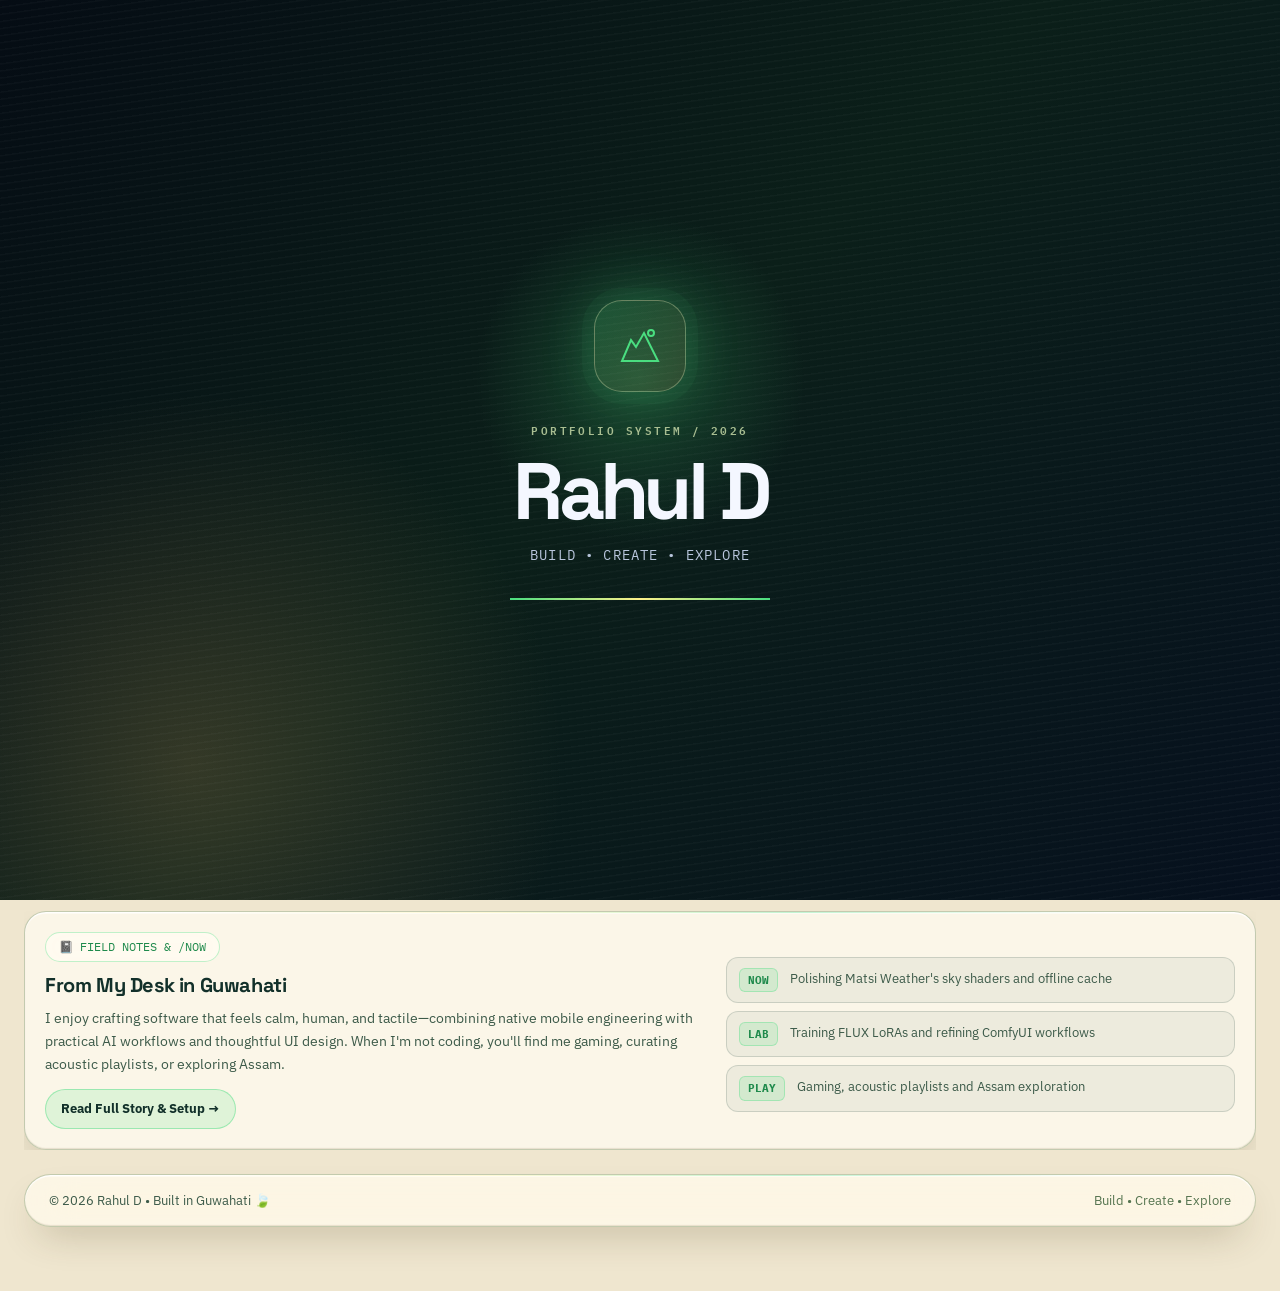
==== commit bc350dc3: "preety permalink" ====
--- a/index.html
+++ b/index.html
@@ -325,9 +325,9 @@
       <nav aria-label="Primary Navigation">
         <ul class="nav-pill-group">
           <li><a href="index.html" class="nav-pill">Home</a></li>
-          <li><a href="apps.html" class="nav-pill">Apps</a></li>
-          <li><a href="projects.html" class="nav-pill">Projects</a></li>
-          <li><a href="about.html" class="nav-pill">About</a></li>
+          <li><a href="app/" class="nav-pill">Apps</a></li>
+          <li><a href="projects/" class="nav-pill">Projects</a></li>
+          <li><a href="about/" class="nav-pill">About</a></li>
         </ul>
       </nav>
 
@@ -369,7 +369,7 @@
             <a href="https://youtube.com" target="_blank" rel="noopener noreferrer" class="social-orb" aria-label="YouTube" title="YouTube">
               <svg viewBox="0 0 24 24"><path d="M23 9.7s-.2-1.6-.9-2.3c-.9-.9-1.9-.9-2.4-1C16.4 6.2 12 6.2 12 6.2s-4.4 0-7.7.2c-.5.1-1.5.1-2.4 1-.7.7-.9 2.3-.9 2.3S1 11.6 1 13.4v1.7c0 1.8.2 3.7.2 3.7s.2 1.6.9 2.3c.9.9 2.1.9 2.6 1 1.9.2 7.3.2 7.3.2s4.4 0 7.7-.2c.5-.1 1.5-.1 2.4-1 .7-.7.9-2.3.9-2.3s.2-1.9.2-3.7v-1.7c0-1.8-.2-3.7-.2-3.7zM9.8 15.6V9.2l6.2 3.2-6.2 3.2z"/></svg>
             </a>
-            <a href="apps.html" class="social-orb" aria-label="Android Apps" title="My Android Apps">
+            <a href="app/" class="social-orb" aria-label="Android Apps" title="My Android Apps">
               <svg viewBox="0 0 24 24"><path d="M17.6 9.5l1.8-3.1a.4.4 0 0 0-.1-.5.4.4 0 0 0-.5.1l-1.9 3.2a10.4 10.4 0 0 0-9.8 0L5.2 6a.4.4 0 0 0-.5-.1.4.4 0 0 0-.1.5l1.8 3.1C3.3 11.2 1.2 14.3 1 18h22c-.2-3.7-2.3-6.8-5.4-8.5zM7 15.2a1 1 0 1 1 0-2 1 1 0 0 1 0 2zm10 0a1 1 0 1 1 0-2 1 1 0 0 1 0 2z"/></svg>
             </a>
             <button type="button" onclick="copyEmailAddress()" class="social-orb" aria-label="Copy Email Address" title="Copy Email Address">
@@ -431,7 +431,7 @@
               </p>
 
               <div class="featured-app-actions" style="display: flex; gap: 8px; flex-wrap: wrap;">
-                <a href="apps.html" class="pill-cta-btn">
+                <a href="app/" class="pill-cta-btn">
                   Explore App <span>→</span>
                 </a>
                 <button type="button" class="pill-cta-btn" style="background: var(--tint); border-color: var(--glass-rim);" onclick="cycleWeatherEnvironment()">
@@ -459,7 +459,7 @@
         <article class="liquid-glass liquid-glass-interactive bento-card">
           <div class="panel-header" style="margin-bottom: 0;">
             <span style="font-size: 0.95rem;">📁 Selected Builds</span>
-            <a href="projects.html" style="font-size: 0.76rem; font-weight: 700; color: var(--emerald-accent); text-decoration: none;">
+            <a href="projects/" style="font-size: 0.76rem; font-weight: 700; color: var(--emerald-accent); text-decoration: none;">
               All Projects →
             </a>
           </div>
@@ -507,7 +507,7 @@
                 I enjoy crafting software that feels calm, human, and tactile—combining native mobile engineering with practical AI workflows and thoughtful UI design. When I'm not coding, you'll find me gaming, curating acoustic playlists, or exploring Assam.
               </p>
               <div style="margin-top: 12px;">
-                <a href="about.html" class="pill-cta-btn">Read Full Story & Setup →</a>
+                <a href="about/" class="pill-cta-btn">Read Full Story & Setup →</a>
               </div>
             </div>
 
@@ -529,9 +529,9 @@
 
   <nav class="liquid-glass mobile-bottom-dock" aria-label="Mobile Navigation">
     <a href="index.html" class="dock-link"><span>🏡</span>Home</a>
-    <a href="apps.html" class="dock-link"><span>📱</span>Apps</a>
-    <a href="projects.html" class="dock-link"><span>📁</span>Projects</a>
-    <a href="about.html" class="dock-link"><span>🍃</span>About</a>
+    <a href="app/" class="dock-link"><span>📱</span>Apps</a>
+    <a href="projects/" class="dock-link"><span>📁</span>Projects</a>
+    <a href="about/" class="dock-link"><span>🍃</span>About</a>
   </nav>
 
   <script src="app.js" defer></script>
--- a/style.css
+++ b/style.css
@@ -184,6 +184,11 @@
       transform: scale(1);
     }
 
+    html.is-transitioning .page-transition-layer::before {
+      animation-duration: 720ms;
+      opacity: 0.5;
+    }
+
     html.is-transitioning .page-transition-layer::after {
       opacity: 1;
       animation: portalBurst 680ms var(--smooth) both;
@@ -205,7 +210,7 @@
       isolation: isolate;
       color: #F4F7FF;
       background: #050C14;
-      animation: splashReveal 900ms var(--smooth) both;
+      animation: splashReveal 420ms var(--smooth) both;
     }
 
     .site-splash::before,
@@ -230,13 +235,13 @@
       opacity: .25;
       background: repeating-linear-gradient(0deg, transparent 0 5px, rgba(255,255,255,.10) 6px 7px);
       transform: rotate(-8deg);
-      animation: splashScan 1.8s linear infinite;
+      animation: splashScan 2.4s linear infinite;
     }
 
     .splash-core {
       width: min(88vw, 520px);
       text-align: center;
-      animation: splashCoreIn 900ms .12s var(--smooth) both;
+      animation: splashCoreIn 560ms .04s var(--smooth) both;
     }
 
     .splash-mark {
@@ -249,7 +254,7 @@
       border-radius: 28px;
       background: linear-gradient(135deg, rgba(74,222,128,.2), rgba(242,181,104,.12));
       box-shadow: 0 0 0 12px rgba(74,222,128,.04), 0 0 54px rgba(74,222,128,.24);
-      animation: splashMarkPulse 1.8s ease-in-out infinite;
+      animation: splashMarkPulse 1.5s ease-in-out infinite;
     }
 
     .splash-mark svg { width: 48px; height: 48px; }
@@ -284,11 +289,11 @@
       height: 100%;
       background: linear-gradient(90deg, #4ADE80, #FEF08A, #4ADE80);
       transform-origin: left;
-      animation: splashProgress 1.5s var(--smooth) both;
+      animation: splashProgress .9s var(--smooth) both;
     }
 
     .site-splash.is-leaving {
-      animation: splashLeave 700ms var(--smooth) both;
+      animation: splashLeave 460ms var(--smooth) both;
       pointer-events: none;
     }
 
@@ -330,6 +335,27 @@
       .splash-progress span,
       .site-splash::after {
         animation-duration: 1ms;
+      }
+    }
+
+    @media (max-width: 820px) {
+      .site-splash::after {
+        opacity: 0.12;
+      }
+
+      .splash-mark {
+        width: 78px;
+        height: 78px;
+        margin-bottom: 22px;
+      }
+
+      .splash-mark svg {
+        width: 40px;
+        height: 40px;
+      }
+
+      .splash-subtitle {
+        font-size: 0.76rem;
       }
     }
 
--- a/style.css
+++ b/style.css
@@ -184,6 +184,11 @@
       transform: scale(1);
     }
 
+    html.is-transitioning .page-transition-layer::before {
+      animation-duration: 720ms;
+      opacity: 0.5;
+    }
+
     html.is-transitioning .page-transition-layer::after {
       opacity: 1;
       animation: portalBurst 680ms var(--smooth) both;
@@ -205,7 +210,7 @@
       isolation: isolate;
       color: #F4F7FF;
       background: #050C14;
-      animation: splashReveal 900ms var(--smooth) both;
+      animation: splashReveal 420ms var(--smooth) both;
     }
 
     .site-splash::before,
@@ -230,13 +235,13 @@
       opacity: .25;
       background: repeating-linear-gradient(0deg, transparent 0 5px, rgba(255,255,255,.10) 6px 7px);
       transform: rotate(-8deg);
-      animation: splashScan 1.8s linear infinite;
+      animation: splashScan 2.4s linear infinite;
     }
 
     .splash-core {
       width: min(88vw, 520px);
       text-align: center;
-      animation: splashCoreIn 900ms .12s var(--smooth) both;
+      animation: splashCoreIn 560ms .04s var(--smooth) both;
     }
 
     .splash-mark {
@@ -249,7 +254,7 @@
       border-radius: 28px;
       background: linear-gradient(135deg, rgba(74,222,128,.2), rgba(242,181,104,.12));
       box-shadow: 0 0 0 12px rgba(74,222,128,.04), 0 0 54px rgba(74,222,128,.24);
-      animation: splashMarkPulse 1.8s ease-in-out infinite;
+      animation: splashMarkPulse 1.5s ease-in-out infinite;
     }
 
     .splash-mark svg { width: 48px; height: 48px; }
@@ -284,11 +289,11 @@
       height: 100%;
       background: linear-gradient(90deg, #4ADE80, #FEF08A, #4ADE80);
       transform-origin: left;
-      animation: splashProgress 1.5s var(--smooth) both;
+      animation: splashProgress .9s var(--smooth) both;
     }
 
     .site-splash.is-leaving {
-      animation: splashLeave 700ms var(--smooth) both;
+      animation: splashLeave 460ms var(--smooth) both;
       pointer-events: none;
     }
 
@@ -330,6 +335,27 @@
       .splash-progress span,
       .site-splash::after {
         animation-duration: 1ms;
+      }
+    }
+
+    @media (max-width: 820px) {
+      .site-splash::after {
+        opacity: 0.12;
+      }
+
+      .splash-mark {
+        width: 78px;
+        height: 78px;
+        margin-bottom: 22px;
+      }
+
+      .splash-mark svg {
+        width: 40px;
+        height: 40px;
+      }
+
+      .splash-subtitle {
+        font-size: 0.76rem;
       }
     }
 
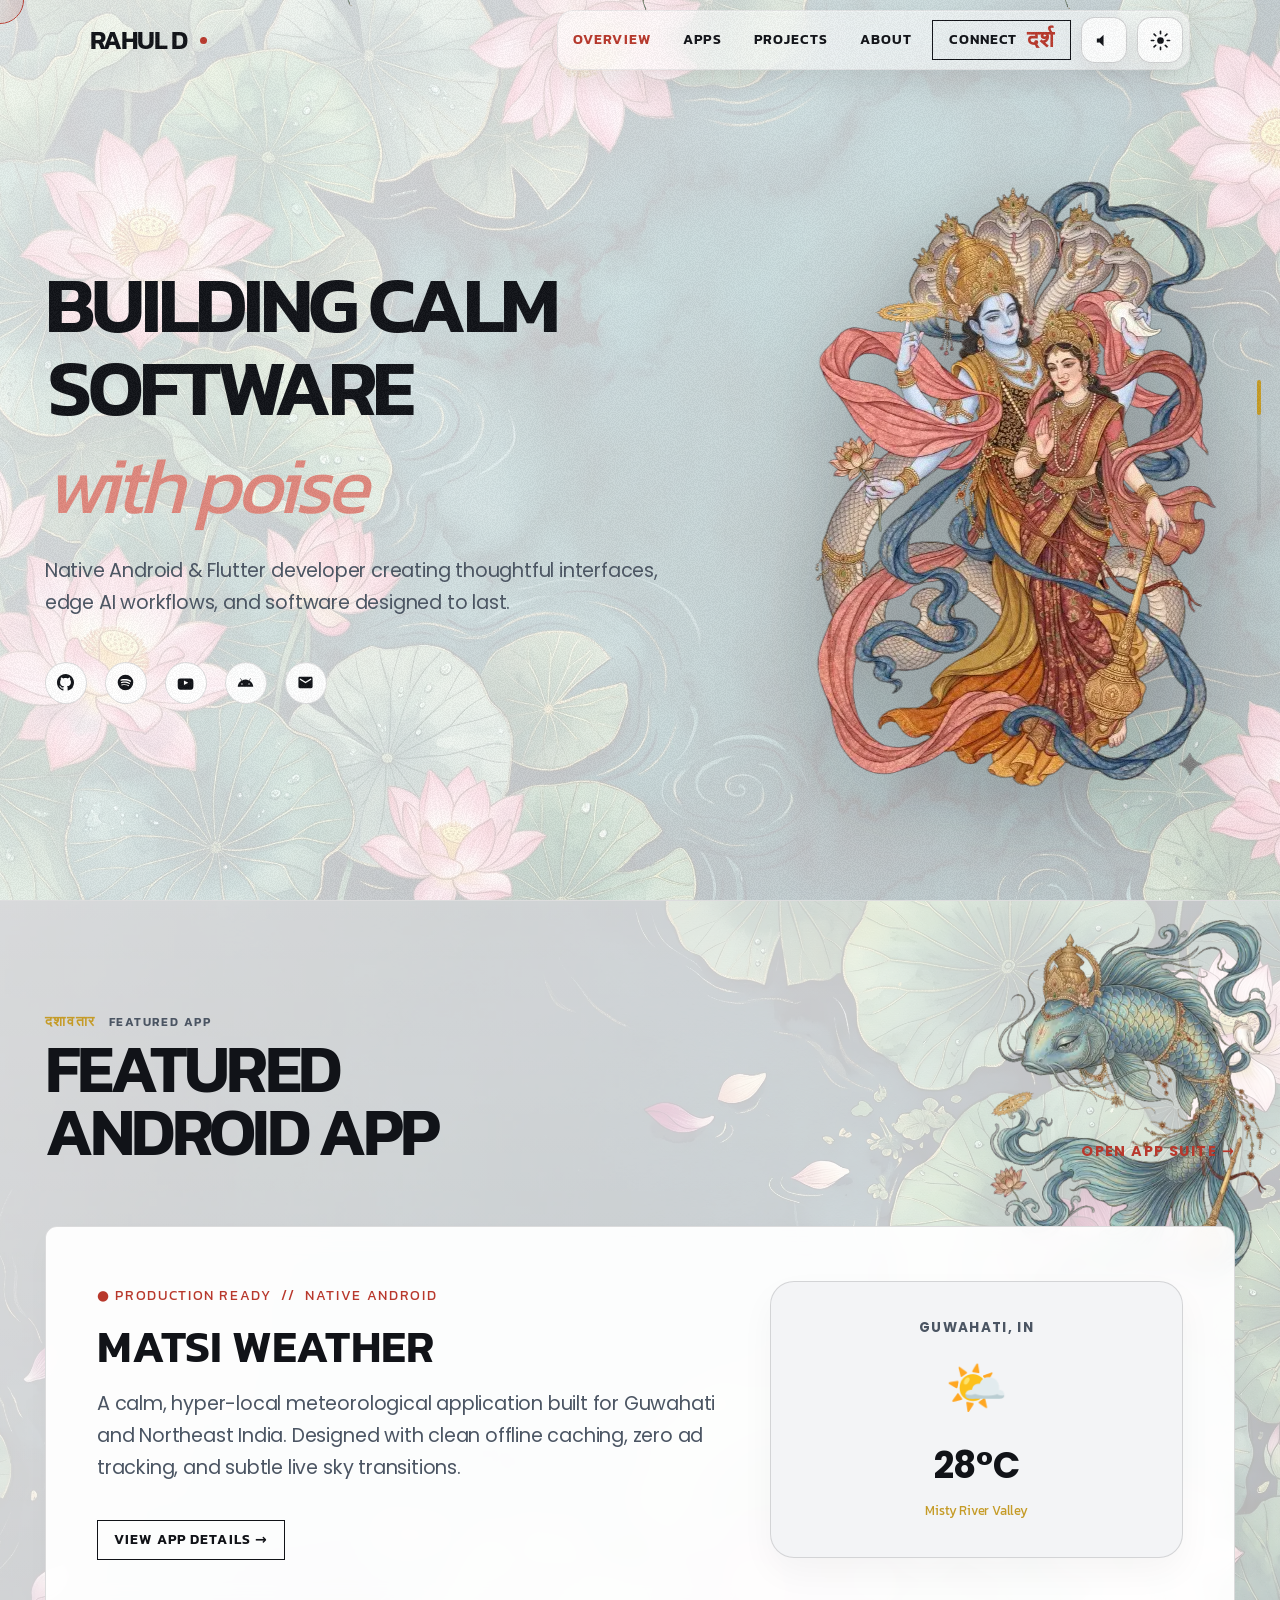
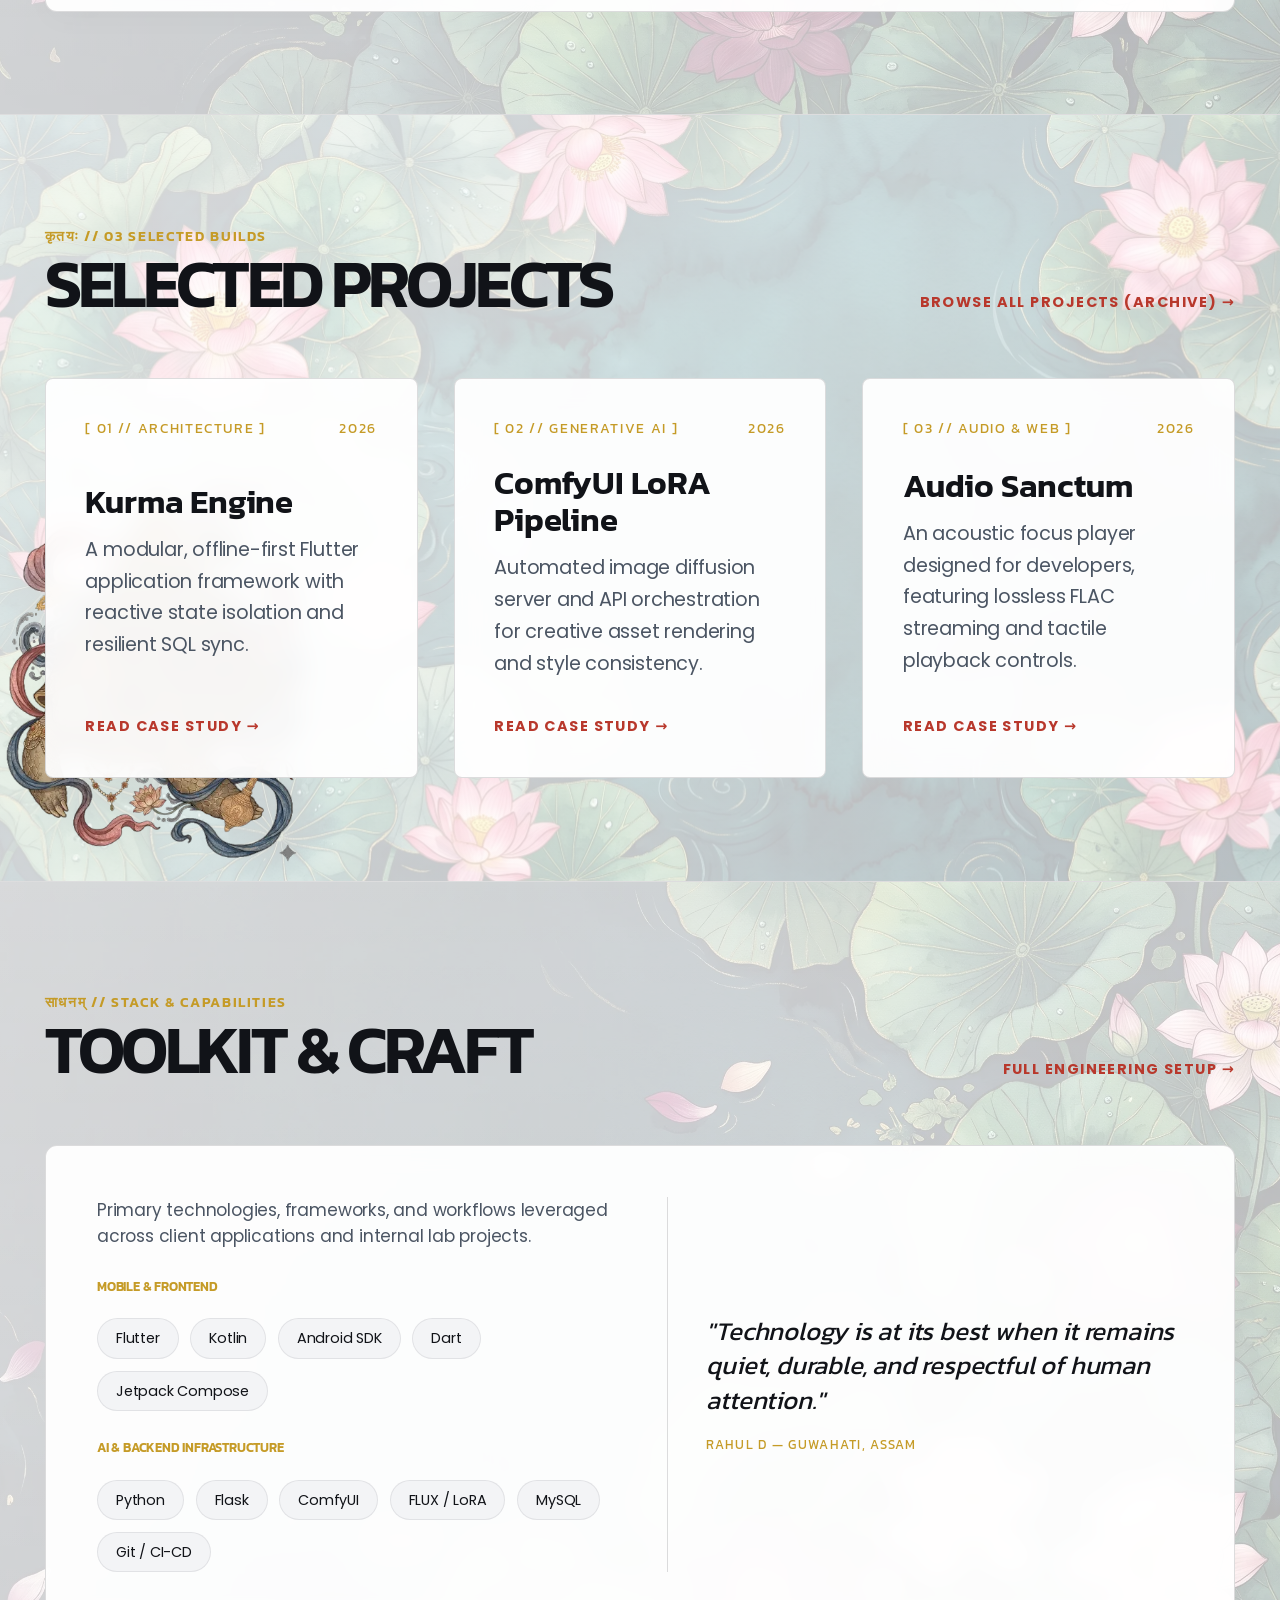
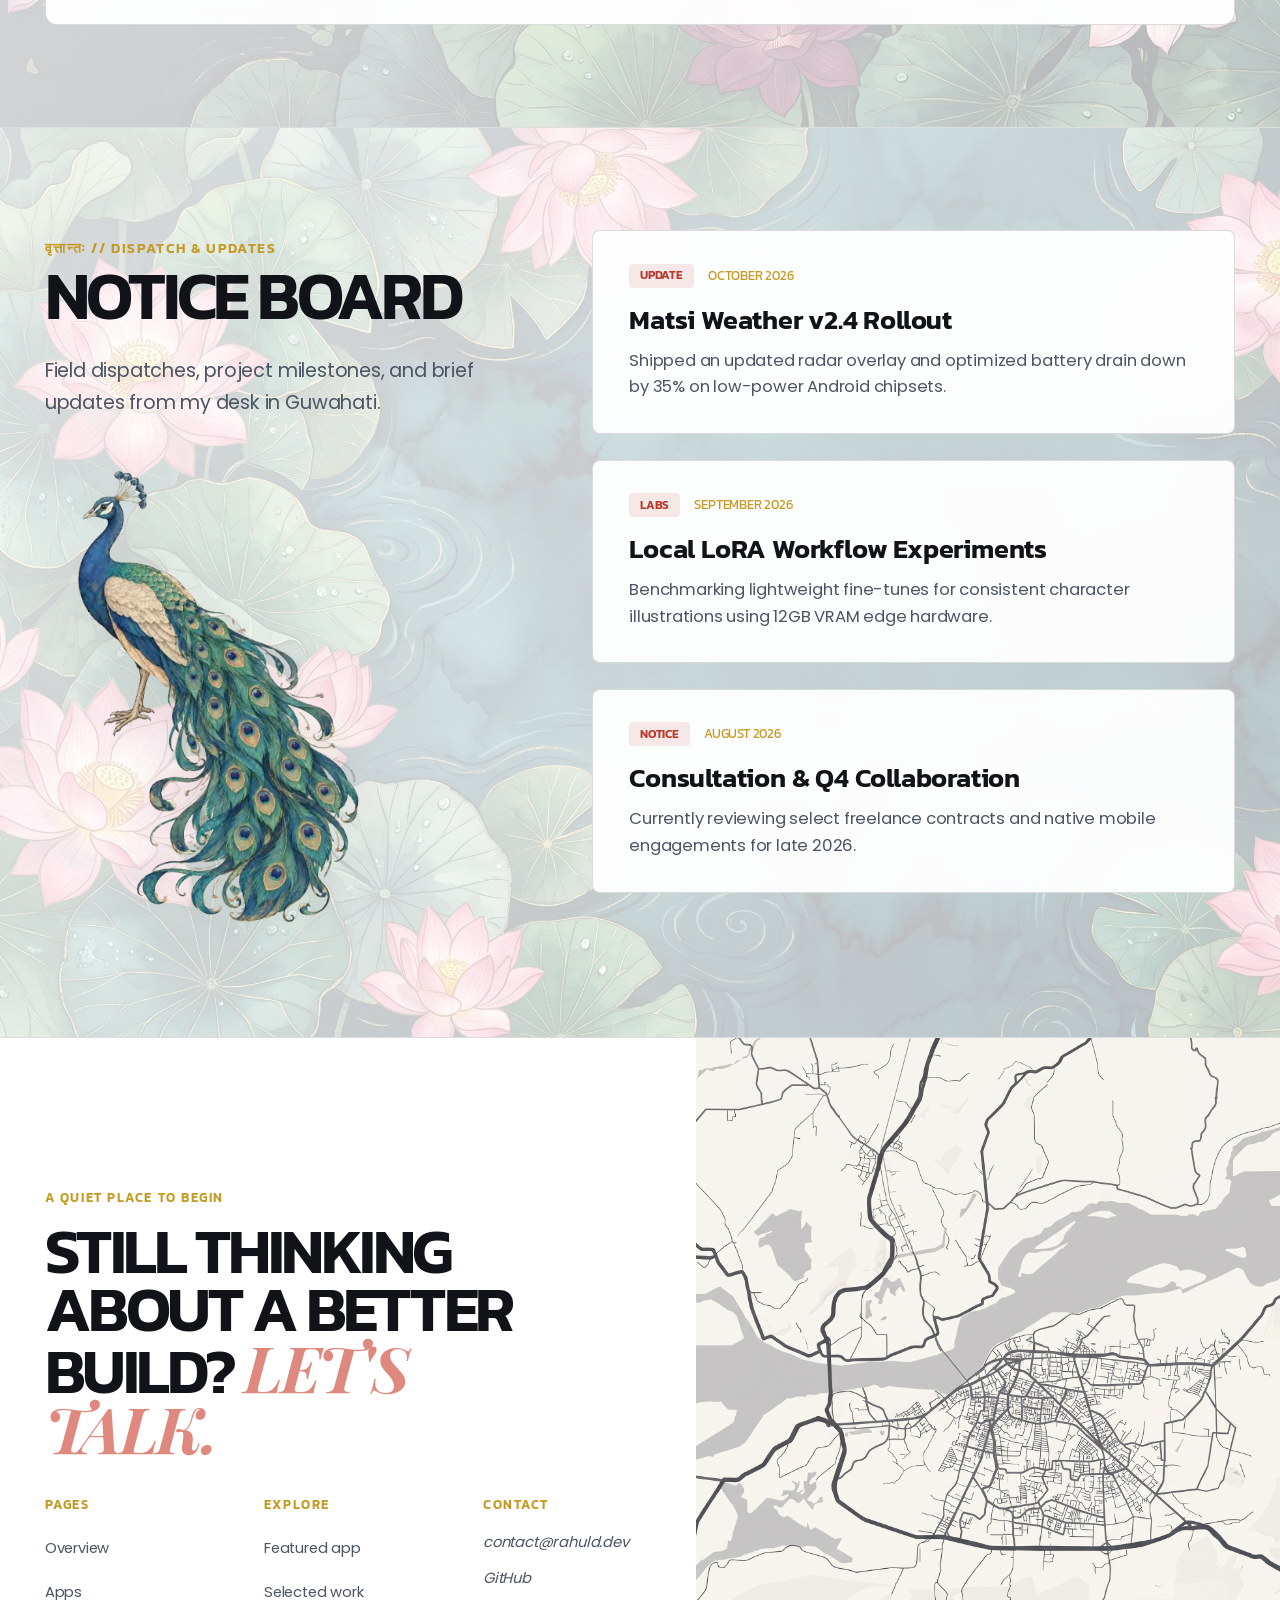
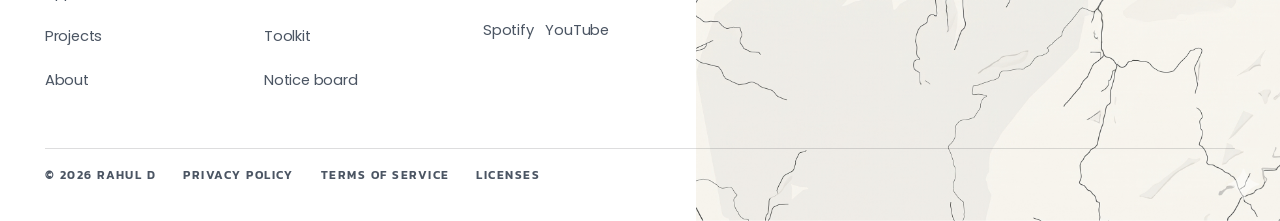
==== commit a10e4c49: "new website dedicated to lord vishnu [inspired by kigo, vibecoded]" ====
--- a/index.html
+++ b/index.html
@@ -1,540 +1,536 @@
 <!DOCTYPE html>
-<html lang="en">
+<html lang="en" dir="ltr">
 <head>
   <meta charset="UTF-8" />
-  <meta name="viewport" content="width=device-width, initial-scale=1.0, viewport-fit=cover" />
-  <meta name="theme-color" content="#EFE6CF" />
-  <meta name="description" content="Rahul D — Developer, Gamer, Dreamer. Android & Flutter developer from Guwahati building calm, human software and AI workflows." />
+  <meta name="viewport" content="width=device-width, initial-scale=1" />
   <title>Rahul D — Build • Create • Explore</title>
-
-  <link rel="preconnect" href="https://fonts.googleapis.com">
-  <link rel="preconnect" href="https://fonts.gstatic.com" crossorigin>
-  <link href="https://fonts.googleapis.com/css2?family=IBM+Plex+Mono:wght@400;500;600&family=IBM+Plex+Sans:wght@400;500;600;700&family=Space+Grotesk:wght@400;500;600;700&display=swap" rel="stylesheet">
-  <link rel="preload" href="style.css" as="style">
+  <meta name="description" content="Overview portfolio of Rahul D — Android & Flutter developer from Guwahati crafting calm, human software, AI workflows, and digital tools." />
+
+  <!-- Fonts and all visual tokens are maintained in the shared stylesheet. -->
   <link rel="stylesheet" href="style.css" />
-  <script src="page-transition.js" defer></script>
+
 </head>
-<body data-weather="sunny">
-  <script>try{var i=parseInt(localStorage.getItem('rd-weather'),10);document.body.dataset.weather=['sunny','rain','night'][i]||'sunny'}catch(e){}</script>
-
-  <div class="site-splash" role="status" aria-label="Loading Rahul D portfolio">
-    <div class="splash-core">
-      <div class="splash-mark" aria-hidden="true">
-        <svg viewBox="0 0 48 48" fill="none" stroke="#4ADE80" stroke-width="2">
-          <path d="M6 39h36L28 11l-8 14-5-7L6 39Z" />
-          <circle cx="35" cy="11" r="3" />
+<body class="homepage-scene">
+
+  <!-- Shared animated grain texture. Replace assets/grain.gif in one place to update it site-wide. -->
+  <!-- Static Texture -->
+  <div class="static-texture" aria-hidden="true"></div>
+
+  <!-- Custom Cursor -->
+  <div id="customCursor" aria-hidden="true"></div>
+
+  <!-- Scroll Progress -->
+  <div id="scrollbar-container" aria-hidden="true">
+    <div id="scrollbar-thumb"></div>
+  </div>
+
+  <!-- Toast Feedback -->
+  <div class="toast-feedback" id="toastNotification">Email copied to clipboard 🪶</div>
+
+  <!-- ==========================================================================
+       MORE & BIGGER PEACOCK FEATHERS (DUAL-DRIFT LAYERS)
+       ========================================================================== -->
+  <div class="petals-layer" aria-hidden="true">
+    <!-- Feather 1 -->
+    <div class="feather-item" style="left: 4%; --duration: 21s; --delay: -2s; --drift: 60px; --size: 48px;">
+      <img src="assets/hero-assets/peacock-feather.png" class="feather-sprite" alt="" onerror="this.src='data:image/svg+xml,%3Csvg viewBox=\'0 0 30 30\' xmlns=\'http://www.w3.org/2000/svg\'%3E%3Cellipse cx=\'15\' cy=\'15\' rx=\'6\' ry=\'14\' fill=\'%23c59b27\' opacity=\'0.75\'/%3E%3C/svg%3E'" />
+    </div>
+    <!-- Feather 2 -->
+    <div class="feather-item" style="left: 14%; --duration: 24s; --delay: -8s; --drift: -50px; --size: 42px;">
+      <img src="assets/hero-assets/peacock-feather.png" class="feather-sprite" alt="" onerror="this.src='data:image/svg+xml,%3Csvg viewBox=\'0 0 30 30\' xmlns=\'http://www.w3.org/2000/svg\'%3E%3Cellipse cx=\'15\' cy=\'15\' rx=\'6\' ry=\'14\' fill=\'%23c59b27\' opacity=\'0.75\'/%3E%3C/svg%3E'" />
+    </div>
+    <!-- Feather 3 -->
+    <div class="feather-item" style="left: 25%; --duration: 26s; --delay: -14s; --drift: 65px; --size: 52px;">
+      <img src="assets/hero-assets/peacock-feather.png" class="feather-sprite" alt="" onerror="this.src='data:image/svg+xml,%3Csvg viewBox=\'0 0 30 30\' xmlns=\'http://www.w3.org/2000/svg\'%3E%3Cellipse cx=\'15\' cy=\'15\' rx=\'6\' ry=\'14\' fill=\'%23c59b27\' opacity=\'0.75\'/%3E%3C/svg%3E'" />
+    </div>
+    <!-- Feather 4 -->
+    <div class="feather-item" style="left: 36%; --duration: 23s; --delay: -4s; --drift: -45px; --size: 44px;">
+      <img src="assets/hero-assets/peacock-feather.png" class="feather-sprite" alt="" onerror="this.src='data:image/svg+xml,%3Csvg viewBox=\'0 0 30 30\' xmlns=\'http://www.w3.org/2000/svg\'%3E%3Cellipse cx=\'15\' cy=\'15\' rx=\'6\' ry=\'14\' fill=\'%23c59b27\' opacity=\'0.75\'/%3E%3C/svg%3E'" />
+    </div>
+    <!-- Feather 5 -->
+    <div class="feather-item" style="left: 48%; --duration: 27s; --delay: -17s; --drift: 70px; --size: 56px;">
+      <img src="assets/hero-assets/peacock-feather.png" class="feather-sprite" alt="" onerror="this.src='data:image/svg+xml,%3Csvg viewBox=\'0 0 30 30\' xmlns=\'http://www.w3.org/2000/svg\'%3E%3Cellipse cx=\'15\' cy=\'15\' rx=\'6\' ry=\'14\' fill=\'%23c59b27\' opacity=\'0.75\'/%3E%3C/svg%3E'" />
+    </div>
+    <!-- Feather 6 -->
+    <div class="feather-item" style="left: 59%; --duration: 22s; --delay: -9s; --drift: -55px; --size: 40px;">
+      <img src="assets/hero-assets/peacock-feather.png" class="feather-sprite" alt="" onerror="this.src='data:image/svg+xml,%3Csvg viewBox=\'0 0 30 30\' xmlns=\'http://www.w3.org/2000/svg\'%3E%3Cellipse cx=\'15\' cy=\'15\' rx=\'6\' ry=\'14\' fill=\'%23c59b27\' opacity=\'0.75\'/%3E%3C/svg%3E'" />
+    </div>
+    <!-- Feather 7 -->
+    <div class="feather-item" style="left: 70%; --duration: 25s; --delay: -12s; --drift: 50px; --size: 48px;">
+      <img src="assets/hero-assets/peacock-feather.png" class="feather-sprite" alt="" onerror="this.src='data:image/svg+xml,%3Csvg viewBox=\'0 0 30 30\' xmlns=\'http://www.w3.org/2000/svg\'%3E%3Cellipse cx=\'15\' cy=\'15\' rx=\'6\' ry=\'14\' fill=\'%23c59b27\' opacity=\'0.75\'/%3E%3C/svg%3E'" />
+    </div>
+    <!-- Feather 8 -->
+    <div class="feather-item" style="left: 81%; --duration: 28s; --delay: -19s; --drift: -60px; --size: 54px;">
+      <img src="assets/hero-assets/peacock-feather.png" class="feather-sprite" alt="" onerror="this.src='data:image/svg+xml,%3Csvg viewBox=\'0 0 30 30\' xmlns=\'http://www.w3.org/2000/svg\'%3E%3Cellipse cx=\'15\' cy=\'15\' rx=\'6\' ry=\'14\' fill=\'%23c59b27\' opacity=\'0.75\'/%3E%3C/svg%3E'" />
+    </div>
+    <!-- Feather 9 -->
+    <div class="feather-item" style="left: 92%; --duration: 20s; --delay: -6s; --drift: 45px; --size: 44px;">
+      <img src="assets/hero-assets/peacock-feather.png" class="feather-sprite" alt="" onerror="this.src='data:image/svg+xml,%3Csvg viewBox=\'0 0 30 30\' xmlns=\'http://www.w3.org/2000/svg\'%3E%3Cellipse cx=\'15\' cy=\'15\' rx=\'6\' ry=\'14\' fill=\'%23c59b27\' opacity=\'0.75\'/%3E%3C/svg%3E'" />
+    </div>
+  </div>
+
+  <!-- Header -->
+  <header class="header">
+    <div class="header__wrapper">
+      <a href="index.html" class="brand">
+        <span class="brand-name">Rahul D</span>
+        <span class="brand-dot" aria-hidden="true"></span>
+      </a>
+
+      <div class="header-nav-bar">
+      <!-- Primary Gateway Links -->
+      <nav id="primary-nav" aria-label="Primary Navigation">
+      <ul class="nav-links">
+        <li class="nav-item is-active">
+          <a href="index.html">Overview</a>
+          <span class="nav-item__dot"></span>
+        </li>
+        <li class="nav-item">
+          <a href="apps.html">Apps</a>
+          <span class="nav-item__dot"></span>
+        </li>
+        <li class="nav-item">
+          <a href="projects.html">Projects</a>
+          <span class="nav-item__dot"></span>
+        </li>
+        <li class="nav-item">
+          <a href="about.html">About</a>
+          <span class="nav-item__dot"></span>
+        </li>
+      </ul>
+      </nav>
+
+      <button class="nav-dropdown-mobile" type="button" aria-label="Open navigation menu" aria-expanded="false" aria-controls="primary-nav">
+        <svg class="nav-dropdown-mobile__icon" viewBox="0 0 24 24" fill="none" xmlns="http://www.w3.org/2000/svg" aria-hidden="true" focusable="false">
+          <path class="hamburger-line hamburger-line--top" d="M4 12H20"></path>
+          <path class="hamburger-line hamburger-line--bottom" d="M4 12H20"></path>
         </svg>
-      </div>
-      <div class="splash-kicker">Portfolio system / 2026</div>
-      <div class="splash-title">Rahul D</div>
-      <div class="splash-subtitle">BUILD • CREATE • EXPLORE</div>
-      <div class="splash-progress" aria-hidden="true"><span></span></div>
-    </div>
-  </div>
-
-  <!-- Watercolor Paper Texture -->
-  <div class="watercolor-grain" aria-hidden="true"></div>
-
-  <!-- Optical Page Transition Light Sweep -->
-  <div class="page-light-sweep" id="pageLightSweep" aria-hidden="true"></div>
-
-  <!-- Copy / Action Feedback Toast -->
-  <div class="toast-notification" id="toastNotification" role="status" aria-live="polite"></div>
-
-  <!-- ==========================================================================
-       BACKGROUND LAYER: FULL-BLEED WOODLAND VERANDA & RIVER VALLEY
-       ========================================================================== -->
-  <div class="world-stage" aria-hidden="true">
-    <!-- Desktop Landscape SVG -->
-    <svg class="world-svg desktop-world-svg" viewBox="0 0 1440 900" preserveAspectRatio="xMidYMid slice" xmlns="http://www.w3.org/2000/svg">
-      <defs>
-        <linearGradient id="skyGradient" x1="0" y1="0" x2="0" y2="1">
-          <stop offset="0%" stop-color="var(--sky-top)" />
-          <stop offset="55%" stop-color="var(--sky-mid)" />
-          <stop offset="100%" stop-color="var(--sky-horizon)" />
-        </linearGradient>
-        <linearGradient id="riverGrad" x1="0" y1="0" x2="1" y2="1">
-          <stop offset="0%" stop-color="#38BDF8" />
-          <stop offset="45%" stop-color="#0284C7" />
-          <stop offset="100%" stop-color="#0F766E" />
-        </linearGradient>
-        <radialGradient id="amberGlow" cx="50%" cy="50%" r="50%">
-          <stop offset="0%" stop-color="#FDE047" stop-opacity="0.95" />
-          <stop offset="45%" stop-color="#F2B568" stop-opacity="0.45" />
-          <stop offset="100%" stop-color="#F2B568" stop-opacity="0" />
-        </radialGradient>
-        <radialGradient id="sunHalo" cx="50%" cy="50%" r="50%">
-          <stop offset="0%" stop-color="#FEF08A" stop-opacity="0.95" />
-          <stop offset="40%" stop-color="#FDE047" stop-opacity="0.35" />
-          <stop offset="100%" stop-color="#FDE047" stop-opacity="0" />
-        </radialGradient>
-      </defs>
-
-      <!-- 1. SKY & CELESTIAL BODIES -->
-      <rect width="1440" height="900" fill="url(#skyGradient)" />
-
-      <!-- Sunny Mode: Sun Corona & Gliding Birds -->
-      <g class="celestial-sun">
-        <circle class="anim-halo" cx="840" cy="145" r="115" fill="url(#sunHalo)" />
-        <circle cx="840" cy="145" r="36" fill="#FEF9C3" />
-        <g class="anim-birds" stroke="#1E3A5F" stroke-width="2.2" fill="none" stroke-linecap="round" opacity="0.65">
-          <path d="M 420 210 Q 428 202 435 210 Q 442 202 450 210" />
-          <path d="M 455 196 Q 461 190 467 196 Q 473 190 479 196" />
-          <path d="M 438 225 Q 444 219 450 225 Q 456 219 462 225" />
-        </g>
-      </g>
-
-      <!-- Night Mode: Crescent Moon, Constellation Stars & Shooting Star -->
-      <g class="celestial-moon">
-        <g fill="#FEF9C3">
-          <circle class="anim-star-1" cx="390" cy="88" r="2.2" />
-          <circle class="anim-star-2" cx="520" cy="128" r="1.8" />
-          <circle class="anim-star-3" cx="680" cy="74" r="2.5" />
-          <circle class="anim-star-1" cx="790" cy="140" r="1.6" />
-          <circle class="anim-star-2" cx="960" cy="82" r="2.4" />
-          <circle class="anim-star-3" cx="1090" cy="130" r="1.9" />
-          <circle class="anim-star-1" cx="610" cy="180" r="1.7" />
-        </g>
-        <line class="anim-meteor" x1="980" y1="70" x2="1045" y2="42" stroke="#FEF9C3" stroke-width="2.2" stroke-linecap="round" />
-        <circle class="anim-halo" cx="880" cy="135" r="78" fill="url(#sunHalo)" opacity="0.55" />
-        <path d="M 868 98 A 38 38 0 1 0 908 156 A 30 30 0 1 1 868 98 Z" fill="#FEF9C3" />
-      </g>
-
-      <g class="anim-cloud-slow" opacity="0.88" fill="#FFFFFF">
-        <circle cx="580" cy="150" r="48" />
-        <circle cx="635" cy="140" r="62" />
-        <circle cx="700" cy="148" r="52" />
-        <circle cx="755" cy="160" r="38" />
-        <rect x="560" y="150" width="210" height="45" rx="22" />
-      </g>
-      <g class="anim-cloud-med" opacity="0.72" fill="#FFFBEB">
-        <circle cx="980" cy="115" r="36" />
-        <circle cx="1025" cy="105" r="48" />
-        <circle cx="1075" cy="118" r="34" />
-      </g>
-
-      <!-- 2. DISTANT BLUE-GREEN MOUNTAINS & MIST -->
-      <path d="M 0 430 L 190 270 L 350 365 L 540 210 L 740 350 L 940 225 L 1160 360 L 1350 250 L 1440 320 L 1440 550 L 0 550 Z" fill="#3B6E6C" opacity="0.55" />
-      <path d="M 0 460 L 140 340 L 310 420 L 490 295 L 690 410 L 890 310 L 1120 420 L 1440 340 L 1440 580 L 0 580 Z" fill="#285948" opacity="0.8" />
-      <g class="valley-mist anim-mist" fill="#E2E8F0">
-        <rect x="180" y="385" width="460" height="22" rx="11" opacity="0.28" />
-        <rect x="680" y="360" width="520" height="18" rx="9" opacity="0.22" />
-      </g>
-
-      <!-- 3. LUSH GREEN VALLEY HILLS -->
-      <path d="M 0 480 Q 320 410 650 475 T 1440 450 L 1440 700 L 0 700 Z" fill="#234F3C" />
-      <g transform="translate(610, 442)">
-        <path d="M 0 30 Q 65 5 130 30 L 130 46 L 0 46 Z" fill="#94A3B8" />
-        <circle cx="35" cy="44" r="14" fill="#1E293B" />
-        <circle cx="68" cy="44" r="16" fill="#1E293B" />
-        <circle cx="100" cy="44" r="14" fill="#1E293B" />
-      </g>
-
-      <!-- 4. WINDING EMERALD-BLUE RIVER -->
-      <path d="M 650 475 C 580 515 430 535 350 585 C 260 640 180 730 120 900 L 1180 900 C 1060 720 920 620 820 555 C 745 505 710 490 650 475 Z" fill="url(#riverGrad)" />
-      <g class="anim-water" stroke="#E0F2FE" stroke-width="2.5" stroke-linecap="round">
-        <line x1="590" y1="510" x2="660" y2="510" />
-        <line x1="520" y1="545" x2="630" y2="545" />
-        <line x1="460" y1="585" x2="590" y2="585" />
-        <line x1="540" y1="625" x2="710" y2="625" />
-        <line x1="420" y1="675" x2="640" y2="675" />
-      </g>
-
-      <!-- 5. COTTAGE VERANDA WOODEN DECK & HEARTH -->
-      <g fill="#5C3A21" stroke="#3A2210" stroke-width="2">
-        <rect x="280" y="540" width="14" height="95" rx="3" />
-        <rect x="460" y="555" width="14" height="90" rx="3" />
-        <rect x="640" y="565" width="14" height="90" rx="3" />
-        <rect x="240" y="555" width="520" height="12" rx="4" transform="rotate(2.5 240 555)" />
-        <rect x="920" y="535" width="220" height="16" rx="4" fill="#6E472B" />
-        <rect x="950" y="551" width="18" height="85" />
-        <rect x="1090" y="551" width="18" height="85" />
-      </g>
-      <rect x="0" y="100" width="90" height="800" fill="#3D2616" />
-      <rect x="85" y="130" width="18" height="600" fill="#52341E" />
-
-      <g class="anim-lantern">
-        <line x1="115" y1="145" x2="115" y2="195" stroke="#27170C" stroke-width="3" />
-        <circle class="anim-halo" cx="115" cy="222" r="72" fill="url(#amberGlow)" />
-        <polygon points="98,195 132,195 126,242 104,242" fill="#FDE047" stroke="#422006" stroke-width="3" />
-        <path d="M 92 195 L 138 195 L 125 182 L 105 182 Z" fill="#27170C" />
-      </g>
-
-      <g>
-        <circle class="anim-halo" cx="95" cy="555" r="92" fill="url(#amberGlow)" />
-        <g class="anim-fire">
-          <path d="M 72 575 Q 88 530 96 518 Q 106 532 118 575 Z" fill="#F97316" />
-          <path d="M 82 575 Q 95 542 97 532 Q 103 542 110 575 Z" fill="#FDE047" />
-        </g>
-        <ellipse cx="96" cy="548" rx="28" ry="20" fill="#1E293B" stroke="#475569" stroke-width="2.5" />
-        <rect x="64" y="532" width="64" height="6" rx="3" fill="#334155" />
-        <path class="anim-steam-1" d="M 88 525 Q 82 505 94 490 Q 104 475 92 458" stroke="#F5EBD5" stroke-width="2.5" fill="none" stroke-linecap="round" />
-        <path class="anim-steam-2" d="M 104 525 Q 112 505 100 490 Q 90 475 102 458" stroke="#F5EBD5" stroke-width="2" fill="none" stroke-linecap="round" />
-      </g>
-
-      <rect x="135" y="568" width="230" height="16" rx="5" fill="#7C5333" stroke="#432812" stroke-width="2" />
-      <rect x="315" y="550" width="16" height="18" rx="3" fill="#E2E8F0" />
-
-      <g class="anim-ginger-cat">
-        <ellipse cx="235" cy="556" rx="34" ry="20" fill="#EA580C" />
-        <ellipse cx="235" cy="562" rx="26" ry="11" fill="#FFEDD5" />
-        <circle cx="210" cy="556" r="16" fill="#EA580C" />
-        <polygon points="196,544 204,534 208,545" fill="#EA580C" />
-        <polygon points="214,545 220,534 225,545" fill="#EA580C" />
-      </g>
-
-      <g class="anim-sproutkin">
-        <circle cx="620" cy="548" r="16" fill="#607C4B" stroke="#A9BE92" stroke-width="1.5" />
-        <path d="M 614 533 C 608 515 595 520 606 535 Z" fill="#4ADE80" />
-        <path d="M 626 533 C 632 515 645 520 634 535 Z" fill="#4ADE80" />
-        <circle cx="615" cy="546" r="2.5" fill="#0B1F19" />
-        <circle cx="625" cy="546" r="2.5" fill="#0B1F19" />
-      </g>
-
-      <g>
-        <ellipse cx="1025" cy="508" rx="20" ry="28" fill="#1E293B" />
-        <ellipse cx="1018" cy="512" rx="12" ry="22" fill="#F8FAFC" />
-        <circle cx="1022" cy="474" r="14" fill="#1E293B" />
-        <polygon points="1010,464 1014,450 1022,462" fill="#1E293B" />
-        <polygon points="1024,462 1032,450 1035,464" fill="#1E293B" />
-        <path class="anim-cat-tail" d="M 1038 528 Q 1062 518 1058 495" stroke="#1E293B" stroke-width="7" stroke-linecap="round" fill="none" />
-      </g>
-
-      <!-- 6. TOP OVERHANGING TREE CANOPY -->
-      <g class="anim-canopy">
-        <circle cx="120" cy="40" r="140" fill="#133829" />
-        <circle cx="310" cy="10" r="120" fill="#1E4E38" />
-        <circle cx="520" cy="-10" r="110" fill="#286646" opacity="0.9" />
-        <circle cx="1180" cy="20" r="130" fill="#133829" />
-        <circle cx="1360" cy="70" r="150" fill="#0F2D21" />
-      </g>
-    </svg>
-
-    <!-- Mobile Portrait SVG Scene -->
-    <svg class="world-svg mobile-world-svg" viewBox="0 0 390 844" preserveAspectRatio="xMidYMid slice" xmlns="http://www.w3.org/2000/svg">
-      <defs>
-        <linearGradient id="mobileSky" x1="0" y1="0" x2="0" y2="1">
-          <stop offset="0%" stop-color="var(--sky-top)"/><stop offset="58%" stop-color="var(--sky-mid)"/><stop offset="100%" stop-color="var(--sky-horizon)"/>
-        </linearGradient>
-        <linearGradient id="mobileRiver" x1="0" y1="0" x2="1" y2="1">
-          <stop offset="0%" stop-color="#83D2D0"/><stop offset="55%" stop-color="#2E8E91"/><stop offset="100%" stop-color="#185C57"/>
-        </linearGradient>
-        <radialGradient id="mobileGlow"><stop offset="0%" stop-color="#FDE68A" stop-opacity=".85"/><stop offset="100%" stop-color="#F2B568" stop-opacity="0"/></radialGradient>
-      </defs>
-      <rect width="390" height="844" fill="#18382B"/>
-      <rect width="390" height="844" fill="url(#mobileSky)" opacity=".12"/>
-      <path d="M0 0H390V150L365 170V545H25V170L0 150Z" fill="#254936"/>
-      <path d="M0 68L390 38M0 86L390 56" stroke="#42664A" stroke-width="12" opacity=".7"/>
-      <rect x="18" y="106" width="354" height="345" rx="12" fill="#533923" stroke="#8B6741" stroke-width="7"/>
-      <rect x="31" y="119" width="328" height="319" rx="4" fill="url(#mobileSky)"/>
-
-      <!-- Mobile Sun / Moon & Stars -->
-      <g class="celestial-sun">
-        <circle class="anim-halo" cx="275" cy="168" r="42" fill="url(#mobileGlow)"/>
-        <circle cx="275" cy="168" r="16" fill="#FEF9C3"/>
-      </g>
-      <g class="celestial-moon">
-        <circle class="anim-star-1" cx="95" cy="148" r="1.8" fill="#FEF9C3"/>
-        <circle class="anim-star-2" cx="165" cy="142" r="1.5" fill="#FEF9C3"/>
-        <circle class="anim-star-3" cx="220" cy="162" r="2.0" fill="#FEF9C3"/>
-        <path d="M 272 148 A 18 18 0 1 0 292 176 A 14 14 0 1 1 272 148 Z" fill="#FEF9C3"/>
-      </g>
-
-      <g class="anim-cloud-slow" fill="#FFF9DF" opacity=".7">
-        <ellipse cx="120" cy="166" rx="40" ry="15"/><ellipse cx="143" cy="159" rx="31" ry="19"/><ellipse cx="164" cy="170" rx="34" ry="13"/>
-      </g>
-      <path d="M31 286L92 205L129 253L184 182L247 264L299 210L359 270V438H31Z" fill="#537D75" opacity=".9"/>
-      <path d="M31 316Q90 277 147 308T256 298T359 305V438H31Z" fill="#316B4A"/>
-      <g class="valley-mist anim-mist" fill="#E2E8F0">
-        <rect x="55" y="295" width="220" height="12" rx="6" opacity=".28"/>
-      </g>
-      <path d="M31 354Q95 337 132 365T219 365T359 344V438H31Z" fill="#245B3E"/>
-      <path d="M116 349C151 358 182 367 184 390C186 409 157 422 137 438H304C281 410 254 390 238 375C213 352 179 348 160 342Z" fill="url(#mobileRiver)"/>
-      <g class="anim-water" stroke="#D9F8E9" stroke-width="2" stroke-linecap="round" opacity=".7"><path d="M180 379h22M202 398h35M164 418h48"/></g>
-      <g fill="#102D21" opacity=".95">
-        <path d="M31 119Q18 160 31 215Q38 176 53 153Q49 126 31 119Z"/><path d="M359 119Q378 158 359 221Q351 180 337 154Q341 130 359 119Z"/>
-        <circle cx="47" cy="130" r="35"/><circle cx="78" cy="112" r="27"/><circle cx="344" cy="125" r="38"/><circle cx="315" cy="104" r="28"/>
-      </g>
-      <path d="M23 455H367V487H23Z" fill="#764F32" stroke="#3F291D" stroke-width="4"/>
-      <path d="M34 465H356M34 478H356" stroke="#A8784B" stroke-width="2" opacity=".7"/>
-      <rect x="0" y="548" width="390" height="296" fill="#1B3328" opacity=".78"/>
-      <path d="M0 563Q95 548 195 562T390 558V844H0Z" fill="#254333"/>
-      <rect x="15" y="553" width="360" height="15" rx="4" fill="#805B39" stroke="#4B3322" stroke-width="2"/>
-      <g>
-        <circle class="anim-halo" cx="63" cy="522" r="44" fill="url(#mobileGlow)"/>
-        <rect x="54" y="505" width="18" height="45" rx="4" fill="#F2D9A4"/>
-        <path d="M50 506H76L72 499H55Z" fill="#C6A36E"/>
-        <path class="anim-candle-flame" d="M63 501C52 492 65 483 64 475C76 488 76 494 63 501Z" fill="#FBBF66"/>
-      </g>
-      <g>
-        <circle class="anim-halo" cx="303" cy="520" r="60" fill="url(#mobileGlow)"/>
-        <g class="anim-fire"><path d="M278 557Q287 525 301 513Q305 532 324 557Z" fill="#F97316"/><path d="M291 557Q299 537 302 530Q312 542 313 557Z" fill="#FDE047"/></g>
-        <path d="M273 548H326L320 580H280Z" fill="#33443B" stroke="#9CA99A" stroke-width="3"/>
-        <ellipse cx="300" cy="548" rx="28" ry="8" fill="#19291F" stroke="#829488" stroke-width="2"/>
-        <circle class="anim-pot-bubble bubble-a" cx="291" cy="546" r="3" fill="#FDE68A"/>
-        <circle class="anim-pot-bubble bubble-b" cx="302" cy="544" r="2.5" fill="#FDE68A"/>
-        <circle class="anim-pot-bubble bubble-c" cx="311" cy="547" r="2" fill="#FDE68A"/>
-        <path class="anim-steam-1" d="M291 537Q278 520 291 506T292 483" stroke="#F5EBD5" stroke-width="3" fill="none" stroke-linecap="round"/>
-        <path class="anim-steam-2" d="M309 537Q321 519 309 506T311 488" stroke="#F5EBD5" stroke-width="2.5" fill="none" stroke-linecap="round"/>
-        <path d="M277 575L268 589M322 575L331 589" stroke="#A9BE92" stroke-width="4" stroke-linecap="round"/>
-      </g>
-      <g fill="#815738" stroke="#4B3322" stroke-width="2"><rect x="23" y="588" width="67" height="12" rx="6" transform="rotate(-8 23 588)"/><rect x="25" y="604" width="71" height="12" rx="6" transform="rotate(7 25 604)"/><rect x="35" y="620" width="59" height="12" rx="6" transform="rotate(-4 35 620)"/></g>
-      <g transform="translate(180 530)">
-        <g class="anim-sproutkin">
-          <ellipse cx="0" cy="24" rx="19" ry="5" fill="#0E2119" opacity=".5"/>
-          <path d="M-15 19Q-20 -7 0 -13Q20 -7 15 19Q0 31 -15 19Z" fill="#7D9A60" stroke="#C3D6A4" stroke-width="1.5"/>
-          <path d="M-5 -10Q-21 -31 -25 -13Q-18 -3 -5 -3Z" fill="#4ADE80"/><path d="M5 -10Q21 -31 25 -13Q18 -3 5 -3Z" fill="#6BCB77"/>
-          <ellipse cx="-5" cy="6" rx="2.3" ry="3" fill="#10251C"/><ellipse cx="5" cy="6" rx="2.3" ry="3" fill="#10251C"/>
-          <path d="M-3 13Q0 16 3 13" fill="none" stroke="#10251C" stroke-width="1.5" stroke-linecap="round"/>
-        </g>
-      </g>
-      <g fill="#476D4A" opacity=".9"><path d="M0 660Q24 633 37 672Q18 682 0 660Z"/><path d="M390 689Q360 655 352 699Q373 709 390 689Z"/><path d="M0 730Q26 704 40 744Q20 752 0 730Z"/></g>
-    </svg>
-  </div>
-
-  <!-- Volumetric Crepuscular God-Rays & Ambient Bloom Lighting -->
-  <div class="volumetric-lighting" aria-hidden="true">
-    <div class="god-rays"></div>
-    <div class="ambient-bloom bloom-1"></div>
-    <div class="ambient-bloom bloom-2"></div>
-  </div>
-
-  <!-- Particle Canvas for Fireflies, Golden Pollen, Hearth Embers, or Monsoon Rain -->
-  <canvas id="particleCanvas" aria-hidden="true"></canvas>
-  <div class="world-vignette" aria-hidden="true"></div>
-
-  <!-- ==========================================================================
-       MAIN INTERFACE SHELL
-       ========================================================================== -->
-  <div class="page-shell">
-
-    <header class="liquid-glass top-navbar">
-      <a href="index.html" class="brand-identity">
-        <div class="mountain-emblem" aria-hidden="true">
-          <svg width="24" height="24" viewBox="0 0 24 24" fill="none" stroke="#4ADE80" stroke-width="2">
-            <path d="M3 20h18L14 6l-4 7-3-4-4 11z" />
-            <circle cx="18" cy="6" r="1.5" fill="#FDE047" stroke="none" />
-          </svg>
-        </div>
-        <div class="brand-text">
-          <h2>Rahul D</h2>
-          <span>Build • Create • Explore</span>
-        </div>
+      </button>
+
+      <a href="mailto:contact@rahuld.dev" class="contact-postcard-cta" onclick="copyEmail(event)">
+        <span>Connect</span>
+        <span class="cta-kanji" aria-hidden="true">दर्श</span>
       </a>
-
-      <nav aria-label="Primary Navigation">
-        <ul class="nav-pill-group">
-          <li><a href="index.html" class="nav-pill">Home</a></li>
-          <li><a href="app/" class="nav-pill">Apps</a></li>
-          <li><a href="projects/" class="nav-pill">Projects</a></li>
-          <li><a href="about/" class="nav-pill">About</a></li>
+      <button class="audio-toggle" data-audio-toggle type="button" aria-label="Turn ambient audio on" aria-pressed="false" title="Ambient audio off"><svg class="audio-toggle__icon" viewBox="0 0 24 24" fill="none" aria-hidden="true" focusable="false"><path d="M4 10V14H7L11 18V6L7 10H4Z" fill="currentColor"></path><path class="audio-toggle__wave audio-toggle__wave--near" d="M14 9.5C15.2 10.7 15.2 13.3 14 14.5"></path><path class="audio-toggle__wave audio-toggle__wave--far" d="M16.5 7C19.2 9.7 19.2 14.3 16.5 17"></path></svg></button><button class="theme-toggle" data-theme-toggle aria-label="Switch to night mode" aria-pressed="false" title="Night mode">
+        <svg viewBox="0 0 24 24" fill="none" aria-hidden="true" focusable="false"><g class="theme-toggle__sun" stroke="currentColor" stroke-width="1.7" stroke-linecap="round"><circle cx="12" cy="12" r="3.5" fill="currentColor" stroke="none"></circle><path d="M12 2.5V5M12 19V21.5M2.5 12H5M19 12H21.5M5.28 5.28L7.05 7.05M16.95 16.95L18.72 18.72M18.72 5.28L16.95 7.05M7.05 16.95L5.28 18.72"></path></g><path class="theme-toggle__moon" d="M19.2 14.7A7.8 7.8 0 0 1 9.3 4.8 8.5 8.5 0 1 0 19.2 14.7Z" fill="currentColor"></path></svg>
+      </button>
+      </div>
+    </div>
+  </header>
+
+  <main>
+    <!-- ==========================================================================
+         1. HERO SECTION (OVERVIEW ENTRY)
+         ========================================================================== -->
+    <section class="hero" id="overview" style="--section-image: image-set(url('assets/bg/bg1.webp') type('image/webp'), url('assets/bg/bg1.png') type('image/png'))">
+      <div class="hero-content">
+        <h1 class="hero-title">
+          Building calm
+          <span class="hero-word-mask">
+            <span class="hero-word" id="rotatingWord">software</span>
+          </span>
+          <em class="hero-accent">with poise</em>
+        </h1>
+
+        <p class="hero-desc">
+          Native Android & Flutter developer creating thoughtful interfaces, edge AI workflows, and software designed to last.
+        </p>
+
+        <div class="hero-social-bar">
+          <a href="https://github.com/rahuldas75" target="_blank" rel="noopener noreferrer" class="social-orb" aria-label="GitHub" title="GitHub (@rahuldas75)">
+            <svg viewBox="0 0 24 24"><path d="M12 0C5.37 0 0 5.37 0 12c0 5.31 3.435 9.795 8.205 11.385.6.105.825-.255.825-.57 0-.285-.015-1.23-.015-2.235-3.015.555-3.795-.735-4.035-1.41-.135-.345-.72-1.41-1.23-1.695-.42-.225-1.02-.78-.015-.795.945-.015 1.62.87 1.845 1.23 1.08 1.815 2.805 1.305 3.495.99.105-.78.42-1.305.765-1.605-2.67-.3-5.46-1.335-5.46-5.925 0-1.305.465-2.385 1.23-3.225-.12-.3-.54-1.53.12-3.18 0 0 1.005-.315 3.3 1.23.96-.27 1.98-.405 3-.405s2.04.135 3 .405c2.295-1.56 3.3-1.23 3.3-1.23.66 1.65.24 2.88.12 3.18.765.84 1.23 1.905 1.23 3.225 0 4.605-2.805 5.625-5.475 5.925.435.375.81 1.095.81 2.22 0 1.605-.015 2.895-.015 3.3 0 .315.225.69.825.57A12.02 12.02 0 0 0 24 12c0-6.63-5.37-12-12-12z"/></svg>
+          </a>
+          <a href="https://open.spotify.com" target="_blank" rel="noopener noreferrer" class="social-orb" aria-label="Spotify" title="Spotify">
+            <svg viewBox="0 0 24 24"><path d="M12 1a11 11 0 1 0 0 22 11 11 0 0 0 0-22zm5 15.9c-.2.3-.6.4-.9.2-2.5-1.5-5.6-1.9-9.3-1-.4.1-.7-.2-.8-.5-.1-.4.2-.7.5-.8 4-.9 7.5-.5 10.3 1.2.3.2.4.6.2.9zm1.3-3c-.3.4-.8.5-1.2.3-2.8-1.7-7.1-2.2-10.4-1.2-.5.1-.9-.1-1.1-.6-.1-.5.1-.9.6-1.1 3.8-1.1 8.5-.6 11.8 1.4.4.2.5.8.3 1.2zm.1-3.1c-3.4-2-9-2.2-12.2-1.2-.5.2-1.1-.1-1.3-.6-.2-.5.1-1.1.6-1.3 3.7-1.1 9.9-.9 13.8 1.4.5.3.7.9.4 1.4-.3.4-.9.6-1.3.3z"/></svg>
+          </a>
+          <a href="https://youtube.com" target="_blank" rel="noopener noreferrer" class="social-orb" aria-label="YouTube" title="YouTube">
+            <svg viewBox="0 0 24 24"><path d="M23 9.7s-.2-1.6-.9-2.3c-.9-.9-1.9-.9-2.4-1C16.4 6.2 12 6.2 12 6.2s-4.4 0-7.7.2c-.5.1-1.5.1-2.4 1-.7.7-.9 2.3-.9 2.3S1 11.6 1 13.4v1.7c0 1.8.2 3.7.2 3.7s.2 1.6.9 2.3c.9.9 2.1.9 2.6 1 1.9.2 7.3.2 7.3.2s4.4 0 7.7-.2c.5-.1 1.5-.1 2.4-1 .7-.7.9-2.3.9-2.3s.2-1.9.2-3.7v-1.7c0-1.8-.2-3.7-.2-3.7zM9.8 15.6V9.2l6.2 3.2-6.2 3.2z"/></svg>
+          </a>
+          <a href="apps.html" class="social-orb" aria-label="Android Apps" title="My Android Apps">
+            <svg viewBox="0 0 24 24"><path d="M17.6 9.5l1.8-3.1a.4.4 0 0 0-.1-.5.4.4 0 0 0-.5.1l-1.9 3.2a10.4 10.4 0 0 0-9.8 0L5.2 6a.4.4 0 0 0-.5-.1.4.4 0 0 0-.1.5l1.8 3.1C3.3 11.2 1.2 14.3 1 18h22c-.2-3.7-2.3-6.8-5.4-8.5zM7 15.2a1 1 0 1 1 0-2 1 1 0 0 1 0 2zm10 0a1 1 0 1 1 0-2 1 1 0 0 1 0 2z"/></svg>
+          </a>
+          <button type="button" class="social-orb" onclick="copyEmailAddress()" aria-label="Copy Email Address" title="Copy Email Address">
+            <svg viewBox="0 0 24 24"><path d="M20 4H4c-1.1 0-2 .9-2 2v12c0 1.1.9 2 2 2h16c1.1 0 2-.9 2-2V6c0-1.1-.9-2-2-2zm0 4l-8 5-8-5V6l8 5 8-5v2z"/></svg>
+          </button>
+        </div>
+      </div>
+
+      <!-- ASSET 1: Large Vishnu [Hero Stage with Blueprint Placeholder] -->
+      <div class="hero-vishnu-stage" id="vishnuStage">
+        <img 
+          src="assets/hero-assets/vishnu-main.webp" 
+          alt="Lord Vishnu in Yoga Nidra" 
+          onload="this.nextElementSibling.style.display='none'" 
+          onerror="this.onerror=null;this.src='assets/hero-assets/vishnu-main.png'" 
+        />
+        <div class="art-blueprint">
+          <div class="bp-title">Lord Vishnu (Main Hero Art)</div>
+          <div class="bp-path">assets/hero-assets/vishnu-main.png</div>
+          <div class="bp-note">Transparent PNG • Recommended: ~800 × 1000px</div>
+        </div>
+      </div>
+    </section>
+
+    <!-- ==========================================================================
+         2. FEATURED ANDROID APP SPOTLIGHT
+         ========================================================================== -->
+    <section class="section-wrap" id="featured-app" style="--section-image: image-set(url('assets/bg/bg2.webp') type('image/webp'), url('assets/bg/bg2.png') type('image/png'))">
+      <!-- ASSET 2: Matsya Avatar [Ambient Stage] -->
+      <div class="bg-matsya-spotlight">
+        <img 
+          src="assets/hero-assets/matsya-avatar.webp" 
+          alt="Matsya Avatar Motif" 
+          onload="this.nextElementSibling.style.display='none'" 
+          onerror="this.onerror=null;this.src='assets/hero-assets/matsya-avatar.png'" 
+        />
+        <div class="art-blueprint">
+          <div class="bp-title">Matsya Avatar</div>
+          <div class="bp-path">assets/hero-assets/matsya-avatar.png</div>
+          <div class="bp-note">Ambient Background Placement</div>
+        </div>
+      </div>
+
+      <div class="section-header-row">
+        <div>
+          <div class="section-tag"><span lang="hi">दशावतार</span><span class="section-tag-detail">Featured app</span></div>
+          <h2 class="section-title">Featured Android App</h2>
+        </div>
+        <a href="apps.html" class="view-all-link">Open App Suite →</a>
+      </div>
+
+      <div class="featured-app-card">
+        <div>
+          <div class="app-meta-badge">
+            <span>● PRODUCTION READY</span>
+            <span>//</span>
+            <span>NATIVE ANDROID</span>
+          </div>
+          <h3>Matsi Weather</h3>
+          <p>
+            A calm, hyper-local meteorological application built for Guwahati and Northeast India. Designed with clean offline caching, zero ad tracking, and subtle live sky transitions.
+          </p>
+          <div style="display: flex; gap: 1rem;">
+            <a href="apps.html" class="contact-postcard-cta">View App Details →</a>
+          </div>
+        </div>
+
+        <!-- Interactive Phone Preview -->
+        <div class="app-preview-chassis">
+          <div class="preview-city">Guwahati, IN</div>
+          <div class="preview-icon">🌤️</div>
+          <div class="preview-temp">28°C</div>
+          <div class="preview-label">Misty River Valley</div>
+        </div>
+      </div>
+    </section>
+
+    <!-- ==========================================================================
+         3. SELECTED PROJECTS (EXACTLY 3 CURATED POSTCARDS)
+         ========================================================================== -->
+    <section class="section-wrap" id="selected-projects" style="--section-image: image-set(url('assets/bg/bg1.webp') type('image/webp'), url('assets/bg/bg1.png') type('image/png'))">
+      <!-- ASSET 4: Kurma Avatar [Ambient Grounding Stage] -->
+      <div class="bg-kurma-spotlight">
+        <img 
+          src="assets/hero-assets/kurma-avatar.webp" 
+          alt="Kurma Avatar Motif" 
+          onload="this.nextElementSibling.style.display='none'" 
+          onerror="this.onerror=null;this.src='assets/hero-assets/kurma-avatar.png'" 
+        />
+        <div class="art-blueprint">
+          <div class="bp-title">Kurma Avatar</div>
+          <div class="bp-path">assets/hero-assets/kurma-avatar.png</div>
+          <div class="bp-note">Grounding Background Placement</div>
+        </div>
+      </div>
+
+      <div class="section-header-row">
+        <div>
+          <div class="section-tag">कृतयः // 03 SELECTED BUILDS</div>
+          <h2 class="section-title">Selected Projects</h2>
+        </div>
+        <a href="projects.html" class="view-all-link">Browse All Projects (Archive) →</a>
+      </div>
+
+      <div class="projects-3-grid">
+        <!-- Project 1 -->
+        <article class="project-mini-card">
+          <div class="card-top-id">
+            <span>[ 01 // ARCHITECTURE ]</span>
+            <span>2026</span>
+          </div>
+          <div>
+            <h4>Kurma Engine</h4>
+            <p>
+              A modular, offline-first Flutter application framework with reactive state isolation and resilient SQL sync.
+            </p>
+          </div>
+          <a href="projects.html" class="view-all-link">Read Case Study →</a>
+        </article>
+
+        <!-- Project 2 -->
+        <article class="project-mini-card">
+          <div class="card-top-id">
+            <span>[ 02 // GENERATIVE AI ]</span>
+            <span>2026</span>
+          </div>
+          <div>
+            <h4>ComfyUI LoRA Pipeline</h4>
+            <p>
+              Automated image diffusion server and API orchestration for creative asset rendering and style consistency.
+            </p>
+          </div>
+          <a href="projects.html" class="view-all-link">Read Case Study →</a>
+        </article>
+
+        <!-- Project 3 -->
+        <article class="project-mini-card">
+          <div class="card-top-id">
+            <span>[ 03 // AUDIO & WEB ]</span>
+            <span>2026</span>
+          </div>
+          <div>
+            <h4>Audio Sanctum</h4>
+            <p>
+              An acoustic focus player designed for developers, featuring lossless FLAC streaming and tactile playback controls.
+            </p>
+          </div>
+          <a href="projects.html" class="view-all-link">Read Case Study →</a>
+        </article>
+      </div>
+    </section>
+
+    <!-- ==========================================================================
+         4. TOOLKIT & CRAFT SKILLS
+         ========================================================================== -->
+    <section class="section-wrap" id="toolkit" style="--section-image: image-set(url('assets/bg/bg2.webp') type('image/webp'), url('assets/bg/bg2.png') type('image/png'))">
+      <div class="section-header-row">
+        <div>
+          <div class="section-tag">साधनम् // STACK & CAPABILITIES</div>
+          <h2 class="section-title">Toolkit & Craft</h2>
+        </div>
+        <a href="about.html" class="view-all-link">Full Engineering Setup →</a>
+      </div>
+
+      <div class="toolkit-grid">
+        <div>
+          <p style="color: var(--ink-soft); font-size: 0.95rem; margin-bottom: 1.5rem;">
+            Primary technologies, frameworks, and workflows leveraged across client applications and internal lab projects.
+          </p>
+
+          <h5 style="font-family: var(--font-mono); font-size: 0.72rem; color: var(--pitambara); text-transform: uppercase; margin-bottom: 0.5rem;">Mobile & Frontend</h5>
+          <div class="skills-cluster" style="margin-bottom: 1.5rem;">
+            <span class="skill-chip">Flutter</span>
+            <span class="skill-chip">Kotlin</span>
+            <span class="skill-chip">Android SDK</span>
+            <span class="skill-chip">Dart</span>
+            <span class="skill-chip">Jetpack Compose</span>
+          </div>
+
+          <h5 style="font-family: var(--font-mono); font-size: 0.72rem; color: var(--pitambara); text-transform: uppercase; margin-bottom: 0.5rem;">AI & Backend Infrastructure</h5>
+          <div class="skills-cluster">
+            <span class="skill-chip">Python</span>
+            <span class="skill-chip">Flask</span>
+            <span class="skill-chip">ComfyUI</span>
+            <span class="skill-chip">FLUX / LoRA</span>
+            <span class="skill-chip">MySQL</span>
+            <span class="skill-chip">Git / CI-CD</span>
+          </div>
+        </div>
+
+        <div class="toolkit-quote-side">
+          <blockquote>
+            "Technology is at its best when it remains quiet, durable, and respectful of human attention."
+          </blockquote>
+          <span>Rahul D — Guwahati, Assam</span>
+        </div>
+      </div>
+    </section>
+
+    <!-- ==========================================================================
+         5. NEWS / NOTICE BOARD (BULLETIN FEED — EDIT DIRECTLY HERE)
+         ========================================================================== -->
+    <section class="section-wrap" id="notice-board" style="--section-image: image-set(url('assets/bg/bg1.webp') type('image/webp'), url('assets/bg/bg1.png') type('image/png'))">
+      <div class="notice-board-grid">
+        <!-- Lead Column + Peacock Guardian -->
+        <div class="notice-board-lead">
+          <div class="section-tag">वृत्तान्तः // DISPATCH & UPDATES</div>
+          <h2>Notice Board</h2>
+          <p>
+            Field dispatches, project milestones, and brief updates from my desk in Guwahati.
+          </p>
+
+          <!-- ASSET 3: The Peacock as Guardian -->
+          <div class="bg-peacock-stage">
+            <img 
+              src="assets/hero-assets/peacock.webp" 
+              alt="The Royal Peacock" 
+              onload="this.nextElementSibling.style.display='none'" 
+              onerror="this.onerror=null;this.src='assets/hero-assets/peacock.png'" 
+            />
+            <div class="art-blueprint">
+              <div class="bp-title">The Peacock (Mayūra)</div>
+              <div class="bp-path">assets/hero-assets/peacock.png</div>
+              <div class="bp-note">Notice Board Guardian Placement</div>
+            </div>
+          </div>
+        </div>
+
+        <!-- Bulletin Cards: EDIT THESE NOTICES AS NEEDED -->
+        <ul class="bulletin-feed">
+          <!-- NOTICE ITEM 1 -->
+          <li class="bulletin-card">
+            <div class="bulletin-meta">
+              <span class="bulletin-badge">UPDATE</span>
+              <span>OCTOBER 2026</span>
+            </div>
+            <h4>Matsi Weather v2.4 Rollout</h4>
+            <p>
+              Shipped an updated radar overlay and optimized battery drain down by 35% on low-power Android chipsets.
+            </p>
+          </li>
+
+          <!-- NOTICE ITEM 2 -->
+          <li class="bulletin-card">
+            <div class="bulletin-meta">
+              <span class="bulletin-badge">LABS</span>
+              <span>SEPTEMBER 2026</span>
+            </div>
+            <h4>Local LoRA Workflow Experiments</h4>
+            <p>
+              Benchmarking lightweight fine-tunes for consistent character illustrations using 12GB VRAM edge hardware.
+            </p>
+          </li>
+
+          <!-- NOTICE ITEM 3 -->
+          <li class="bulletin-card">
+            <div class="bulletin-meta">
+              <span class="bulletin-badge">NOTICE</span>
+              <span>AUGUST 2026</span>
+            </div>
+            <h4>Consultation & Q4 Collaboration</h4>
+            <p>
+              Currently reviewing select freelance contracts and native mobile engagements for late 2026.
+            </p>
+          </li>
+        </ul>
+      </div>
+    </section>
+  </main>
+
+  <!-- Footer -->
+  <footer class="footer">
+    <div class="footer__art" aria-hidden="true">
+      <img class="footer__image" src="assets/footer-assets/ghy-map-light.png" data-light-src="assets/footer-assets/ghy-map-light.png" data-dark-src="assets/footer-assets/ghy-map-dark.png" width="1200" height="800" alt="" loading="lazy" decoding="async">
+    </div>
+    <div class="footer__content">
+      <div class="footer__text">
+        <p class="footer__eyebrow">A quiet place to begin</p>
+        <a href="mailto:contact@rahuld.dev" class="footer__text-link" aria-label="Let's talk">
+          <h2 class="footer__headline">Still thinking about a better build? <em>let's talk.</em></h2>
+        </a>
+      </div>
+      <nav class="navigation" aria-label="Pages">
+        <h3 class="navigation__title">Pages</h3>
+        <ul class="navigation__group">
+          <li><a href="index.html">Overview</a></li>
+          <li><a href="apps.html">Apps</a></li>
+          <li><a href="projects.html">Projects</a></li>
+          <li><a href="about.html">About</a></li>
         </ul>
       </nav>
-
-      <div class="nav-controls">
-        <button type="button" class="weather-pill-btn" id="weatherCycleTopBtn" title="Cycle display mode (Light / Monsoon / Dark)" aria-label="Cycle display mode">
-          <span id="navWeatherIcon">🌤️</span>
-          <span id="navWeatherLabel">Sunny</span>
-        </button>
-      </div>
-    </header>
-
-    <main class="page-view active-page" id="page-home" data-page="home">
-
-      <!-- 2. HERO VERANDA SPLIT (Left Intro + Right Valley Observatory) -->
-      <section class="hero-veranda-grid">
-        <!-- Left Hero Content -->
-        <div class="hero-intro-box">
-          <div class="status-badge">
-            <span class="status-dot"></span>
-            <span>GUWAHATI, INDIA • AVAILABLE FOR COLLABORATION</span>
-          </div>
-
-          <h1 class="hero-greeting">
-            Hey, I’m Rahul <span>🍃</span>
-          </h1>
-          <p class="hero-roles">Developer &nbsp;•&nbsp; Gamer &nbsp;•&nbsp; Dreamer</p>
-          <p class="hero-bio-text">
-            I build native Android & Flutter apps, explore AI workflows, enjoy good music, and craft software that makes everyday life a little calmer—one project at a time.
-          </p>
-
-          <!-- 5 Circular Social Orbs -->
-          <div class="hero-social-bar">
-            <a href="https://github.com/rahuldas75" target="_blank" rel="noopener noreferrer" class="social-orb" aria-label="GitHub" title="GitHub (@rahuldas75)">
-              <svg viewBox="0 0 24 24"><path d="M12 .5C5.65.5.5 5.65.5 12c0 5.1 3.3 9.4 7.9 10.9.6.1.8-.2.8-.6v-2c-3.2.7-3.9-1.5-3.9-1.5-.5-1.3-1.3-1.7-1.3-1.7-1-.7.1-.7.1-.7 1.2.1 1.8 1.2 1.8 1.2 1 1.8 2.8 1.3 3.5 1 .1-.8.4-1.3.8-1.6-2.6-.3-5.3-1.3-5.3-5.7 0-1.3.5-2.3 1.2-3.2-.1-.3-.5-1.5.1-3.1 0 0 1-.3 3.3 1.2a11.5 11.5 0 0 1 6 0c2.3-1.5 3.3-1.2 3.3-1.2.6 1.6.2 2.8.1 3.1.8.9 1.2 1.9 1.2 3.2 0 4.4-2.7 5.4-5.3 5.7.4.4.8 1.1.8 2.2v3.3c0 .4.2.7.8.6 4.6-1.5 7.9-5.8 7.9-10.9C23.5 5.65 18.35.5 12 .5z"/></svg>
-            </a>
-            <a href="https://open.spotify.com" target="_blank" rel="noopener noreferrer" class="social-orb" aria-label="Spotify" title="Spotify">
-              <svg viewBox="0 0 24 24"><path d="M12 1a11 11 0 1 0 0 22 11 11 0 0 0 0-22zm5 15.9c-.2.3-.6.4-.9.2-2.5-1.5-5.6-1.9-9.3-1-.4.1-.7-.2-.8-.5-.1-.4.2-.7.5-.8 4-.9 7.5-.5 10.3 1.2.3.2.4.6.2.9zm1.3-3c-.3.4-.8.5-1.2.3-2.8-1.7-7.1-2.2-10.4-1.2-.5.1-.9-.1-1.1-.6-.1-.5.1-.9.6-1.1 3.8-1.1 8.5-.6 11.8 1.4.4.2.5.8.3 1.2zm.1-3.1c-3.4-2-9-2.2-12.2-1.2-.5.2-1.1-.1-1.3-.6-.2-.5.1-1.1.6-1.3 3.7-1.1 9.9-.9 13.8 1.4.5.3.7.9.4 1.4-.3.4-.9.6-1.3.3z"/></svg>
-            </a>
-            <a href="https://youtube.com" target="_blank" rel="noopener noreferrer" class="social-orb" aria-label="YouTube" title="YouTube">
-              <svg viewBox="0 0 24 24"><path d="M23 9.7s-.2-1.6-.9-2.3c-.9-.9-1.9-.9-2.4-1C16.4 6.2 12 6.2 12 6.2s-4.4 0-7.7.2c-.5.1-1.5.1-2.4 1-.7.7-.9 2.3-.9 2.3S1 11.6 1 13.4v1.7c0 1.8.2 3.7.2 3.7s.2 1.6.9 2.3c.9.9 2.1.9 2.6 1 1.9.2 7.3.2 7.3.2s4.4 0 7.7-.2c.5-.1 1.5-.1 2.4-1 .7-.7.9-2.3.9-2.3s.2-1.9.2-3.7v-1.7c0-1.8-.2-3.7-.2-3.7zM9.8 15.6V9.2l6.2 3.2-6.2 3.2z"/></svg>
-            </a>
-            <a href="app/" class="social-orb" aria-label="Android Apps" title="My Android Apps">
-              <svg viewBox="0 0 24 24"><path d="M17.6 9.5l1.8-3.1a.4.4 0 0 0-.1-.5.4.4 0 0 0-.5.1l-1.9 3.2a10.4 10.4 0 0 0-9.8 0L5.2 6a.4.4 0 0 0-.5-.1.4.4 0 0 0-.1.5l1.8 3.1C3.3 11.2 1.2 14.3 1 18h22c-.2-3.7-2.3-6.8-5.4-8.5zM7 15.2a1 1 0 1 1 0-2 1 1 0 0 1 0 2zm10 0a1 1 0 1 1 0-2 1 1 0 0 1 0 2z"/></svg>
-            </a>
-            <button type="button" onclick="copyEmailAddress()" class="social-orb" aria-label="Copy Email Address" title="Copy Email Address">
-              <svg viewBox="0 0 24 24"><path d="M20 4H4c-1.1 0-2 .9-2 2v12c0 1.1.9 2 2 2h16c1.1 0 2-.9 2-2V6c0-1.1-.9-2-2-2zm0 4l-8 5-8-5V6l8 5 8-5v2z"/></svg>
-            </button>
-          </div>
-
-          <div>
-            <div class="good-vibes-script">Good vibes only ☺</div>
-            <br />
-            <button type="button" class="spirit-whisper" id="spiritHelloBtn" aria-label="Say hello to the little forest spirit">
-              🍃 There's a tiny forest friend nearby — say hello
-            </button>
-          </div>
-        </div>
-      </section>
-
-      <!-- 3. PRIMARY 4-CARD BENTO SHOWCASE (All Original Cards Preserved) -->
-      <section class="showcase-bento-row" aria-label="Featured Highlights">
-
-        <!-- Card 1: Personal Audio Player -->
-        <article class="liquid-glass liquid-glass-interactive bento-card">
-          <div class="panel-header" style="margin-bottom: 0;">
-            <span style="display: flex; align-items: center; gap: 8px; font-size: 0.95rem;">
-              <span class="eq-bars" aria-hidden="true">
-                <span class="eq-bar"></span><span class="eq-bar"></span><span class="eq-bar"></span>
-              </span>
-              My Audio
-            </span>
-            <a href="assets/audio/YuE2_00001.flac" style="color: var(--emerald-accent); text-decoration: none; font-size: 0.85rem;" title="Open audio file">↗</a>
-          </div>
-
-          <div class="audio-player-wrapper">
-            <audio class="audio-player" controls preload="none" aria-label="My audio player">
-              <source src="assets/audio/YuE2_00001.flac" type="audio/flac">
-              Your browser does not support the audio player.
-            </audio>
-          </div>
-        </article>
-
-        <!-- Card 2: Featured App (Matsi Weather + Interactive Phone Mockup) -->
-        <article class="liquid-glass liquid-glass-interactive bento-card">
-          <div class="featured-app-grid">
-            <div>
-              <div style="font-size: 0.8rem; font-weight: 700; color: var(--firelight-amber); display: flex; align-items: center; gap: 6px; justify-content: inherit;">
-                <span>🌿</span> Featured Android App
-              </div>
-
-              <div class="app-brand-row">
-                <div class="matsi-app-icon">⛅</div>
-                <div>
-                  <h3 style="font-size: 1.15rem; font-weight: 800; color: var(--text-strong);">Matsi Weather</h3>
-                  <span style="font-size: 0.74rem; color: var(--sage);">Simple. Clean. Local.</span>
-                </div>
-              </div>
-
-              <p style="font-size: 0.8rem; color: var(--parchment); margin-bottom: 14px;">
-                Real-time weather for Guwahati & Northeast India. Tap the phone to preview live sky moods!
-              </p>
-
-              <div class="featured-app-actions" style="display: flex; gap: 8px; flex-wrap: wrap;">
-                <a href="app/" class="pill-cta-btn">
-                  Explore App <span>→</span>
-                </a>
-                <button type="button" class="pill-cta-btn" style="background: var(--tint); border-color: var(--glass-rim);" onclick="cycleWeatherEnvironment()">
-                  Sky Mood 🔄
-                </button>
-              </div>
-            </div>
-
-            <!-- Interactive Phone Mockup -->
-            <div class="phone-chassis" onclick="cycleWeatherEnvironment()" role="button" tabindex="0" aria-label="Simulate weather in Matsi Weather and change website sky" onkeydown="if(event.key==='Enter'||event.key===' ') cycleWeatherEnvironment()">
-              <div class="phone-island"></div>
-              <div>
-                <div style="font-size: 0.65rem; color: rgba(255,255,255,0.85); font-weight: 600;" id="phoneCity">Guwahati</div>
-                <div style="font-size: 24px; margin: 2px 0;" id="phoneIcon">🌤️</div>
-                <div style="font-size: 1.35rem; font-weight: 800; color: var(--text-strong);" id="phoneTemp">28°C</div>
-              </div>
-              <div style="font-size: 0.62rem; color: var(--text-accent); background: rgba(0,0,0,0.38); padding: 3px 8px; border-radius: 99px;" id="phoneLabel">
-                Sunny Valley
-              </div>
-            </div>
-          </div>
-        </article>
-
-        <!-- Card 3: Recent Projects -->
-        <article class="liquid-glass liquid-glass-interactive bento-card">
-          <div class="panel-header" style="margin-bottom: 0;">
-            <span style="font-size: 0.95rem;">📁 Selected Builds</span>
-            <a href="projects/" style="font-size: 0.76rem; font-weight: 700; color: var(--emerald-accent); text-decoration: none;">
-              All Projects →
-            </a>
-          </div>
-
-          <div class="projects-mini-stack" id="projectsContainer">
-            <!-- Populated dynamically from PORTFOLIO_CONFIG -->
-          </div>
-        </article>
-
-        <!-- Card 4: Toolkit & Craft -->
-        <article class="liquid-glass liquid-glass-interactive bento-card toolkit-card">
-          <div class="panel-header" style="margin-bottom: 0;">
-            <span style="font-size: 0.92rem;">🛠️ Toolkit & Craft</span>
-          </div>
-
-          <div class="tech-pill-cloud">
-            <span class="tech-pill">Flutter</span>
-            <span class="tech-pill">Kotlin</span>
-            <span class="tech-pill">Android SDK</span>
-            <span class="tech-pill">Python</span>
-            <span class="tech-pill">Flask</span>
-            <span class="tech-pill">MySQL</span>
-            <span class="tech-pill">ComfyUI</span>
-            <span class="tech-pill">FLUX / LoRA</span>
-            <span class="tech-pill">Git</span>
-          </div>
-
-          <div class="handwritten-quote">
-            "Small steps create big journeys."
-          </div>
-        </article>
-
-      </section>
-
-      <!-- 4. CHAPTER II: COTTAGE FIELD NOTES & /NOW STATUS -->
-      <section>
-        <article class="liquid-glass liquid-glass-interactive bento-card">
-          <div class="about-grid">
-            <div>
-              <div class="status-badge" style="margin-bottom: 8px;">
-                <span>📓 FIELD NOTES & /NOW</span>
-              </div>
-              <h3 style="font-size: 1.25rem; font-weight: 700; color: var(--text-strong);">From My Desk in Guwahati</h3>
-              <p style="font-size: 0.88rem; color: var(--parchment); margin-top: 6px; line-height: 1.65;">
-                I enjoy crafting software that feels calm, human, and tactile—combining native mobile engineering with practical AI workflows and thoughtful UI design. When I'm not coding, you'll find me gaming, curating acoustic playlists, or exploring Assam.
-              </p>
-              <div style="margin-top: 12px;">
-                <a href="about/" class="pill-cta-btn">Read Full Story & Setup →</a>
-              </div>
-            </div>
-
-            <div id="changelogContainer">
-              <!-- Populated from PORTFOLIO_CONFIG -->
-            </div>
-          </div>
-        </article>
-      </section>
-
-    </main>
-
-    <footer class="liquid-glass woodland-footer">
-      <span>© <span id="footerYear">2026</span> Rahul D • Built in Guwahati 🍃</span>
-      <span style="color: var(--sage);">Build • Create • Explore</span>
-    </footer>
-
-  </div>
-
-  <nav class="liquid-glass mobile-bottom-dock" aria-label="Mobile Navigation">
-    <a href="index.html" class="dock-link"><span>🏡</span>Home</a>
-    <a href="app/" class="dock-link"><span>📱</span>Apps</a>
-    <a href="projects/" class="dock-link"><span>📁</span>Projects</a>
-    <a href="about/" class="dock-link"><span>🍃</span>About</a>
-  </nav>
-
-  <script src="app.js" defer></script>
-
+      <nav class="navigation" aria-label="Explore">
+        <h3 class="navigation__title">Explore</h3>
+        <ul class="navigation__group">
+          <li><a href="#featured-app">Featured app</a></li>
+          <li><a href="#selected-projects">Selected work</a></li>
+          <li><a href="#toolkit">Toolkit</a></li>
+          <li><a href="#notice-board">Notice board</a></li>
+        </ul>
+      </nav>
+      <div class="navigation">
+        <h3 class="navigation__title">Contact</h3>
+        <address class="navigation__group">
+          <a href="mailto:contact@rahuld.dev">contact@rahuld.dev</a>
+          <a href="https://github.com/rahuldas75" target="_blank" rel="noopener noreferrer">GitHub</a>
+        </address>
+        <div class="footer__social">
+          <a href="https://open.spotify.com" target="_blank" rel="noopener noreferrer" aria-label="Spotify">Spotify</a>
+          <a href="https://youtube.com" target="_blank" rel="noopener noreferrer" aria-label="YouTube">YouTube</a>
+        </div>
+      </div>
+    </div>
+    <div class="footer__legal" aria-label="Legal">
+      <span>© 2026 Rahul D</span>
+      <a href="privacy-policy.html">Privacy Policy</a>
+      <a href="terms-of-service.html">Terms of Service</a>
+      <a href="THIRD-PARTY-LICENSES.md">Licenses</a>
+    </div>
+  </footer>
+
+  <!-- ==========================================================================
+       SCRIPTS: TITLE ROTATION, CURSOR, SCROLLBAR & COPY
+       ========================================================================== -->
+  <script src="site.js"></script>
+  <script>
+    /* 1. Custom Blur Cursor */
+    const cursor = document.getElementById('customCursor');
+    if (cursor && !window.matchMedia('(max-width: 760px), (pointer: coarse)').matches) {
+      window.addEventListener('mousemove', (e) => {
+        cursor.style.left = `${e.clientX}px`;
+        cursor.style.top = `${e.clientY}px`;
+      });
+    }
+
+    /* 2. Scroll Progress Bar */
+    const scrollThumb = document.getElementById('scrollbar-thumb');
+    window.addEventListener('scroll', () => {
+      const scrollY = window.scrollY;
+      const docHeight = document.documentElement.scrollHeight - window.innerHeight;
+      const progress = (scrollY / (docHeight || 1)) * 75;
+      scrollThumb.style.top = `${progress}%`;
+    });
+
+    /* 3. Hero Rotating Words */
+    const words = ["software", "mobile apps", "AI workflows", "systems"];
+    let wordIndex = 0;
+    const rotatingEl = document.getElementById('rotatingWord');
+
+    setInterval(() => {
+      rotatingEl.style.transform = 'translateY(-100%)';
+      setTimeout(() => {
+        wordIndex = (wordIndex + 1) % words.length;
+        rotatingEl.textContent = words[wordIndex];
+        rotatingEl.style.transform = 'translateY(100%)';
+        setTimeout(() => {
+          rotatingEl.style.transform = 'translateY(0)';
+        }, 50);
+      }, 300);
+    }, 3200);
+
+    /* 4. Copy Email Helper */
+    function copyEmail(e) {
+      if (e) e.preventDefault();
+      const email = 'contact@rahuld.dev';
+      navigator.clipboard.writeText(email).then(() => {
+        const toast = document.getElementById('toastNotification');
+        toast.classList.add('is-visible');
+        setTimeout(() => toast.classList.remove('is-visible'), 2400);
+      });
+    }
+
+    function copyEmailAddress() {
+      copyEmail();
+    }
+
+    /* 5. Hero Vishnu Mouse Parallax */
+    const vishnuStage = document.getElementById('vishnuStage');
+    if (vishnuStage && !window.matchMedia('(max-width: 760px), (pointer: coarse)').matches) {
+      window.addEventListener('mousemove', (e) => {
+        const moveX = (e.clientX / window.innerWidth - 0.5) * -18;
+        const moveY = (e.clientY / window.innerHeight - 0.5) * -18;
+        vishnuStage.style.transform = `translate3d(${moveX}px, ${moveY}px, 0)`;
+      });
+    }
+  </script>
 </body>
 </html>
--- a/style.css
+++ b/style.css
@@ -1,1814 +1,3951 @@
-    /* ==========================================================================
-       1. DESIGN TOKENS: WOODLAND PALETTE + VOLUMETRIC LIGHTING
+/* ==========================================================================
+   RAHUL D PORTFOLIO - SHARED DESIGN SYSTEM
+   Edit the tokens first; components below intentionally consume these values.
+   ========================================================================== */
+@font-face {
+  font-family: "Kanit Local";
+  src: url("assets/fonts/Kanit-400.woff2") format("woff2");
+  font-style: normal;
+  font-weight: 400;
+  font-display: swap;
+}
+@font-face {
+  font-family: "Kanit Local";
+  src: url("assets/fonts/Kanit-600.woff2") format("woff2");
+  font-style: normal;
+  font-weight: 600;
+  font-display: swap;
+}
+@font-face {
+  font-family: "Poppins Local";
+  src: url("assets/fonts/Poppins-400.woff2") format("woff2");
+  font-style: normal;
+  font-weight: 400;
+  font-display: swap;
+}
+@font-face {
+  font-family: "Poppins Local";
+  src: url("assets/fonts/Poppins-700.woff2") format("woff2");
+  font-style: normal;
+  font-weight: 700;
+  font-display: swap;
+}
+@font-face {
+  font-family: "Rozha Local";
+  src: url("assets/fonts/RozhaOne-Regular.ttf") format("truetype");
+  font-style: normal;
+  font-weight: 400;
+  font-display: swap;
+}
+@font-face {
+  font-family: "Playfair Local";
+  src: url("assets/fonts/PlayfairDisplay-700italic.woff2") format("woff2");
+  font-style: italic;
+  font-weight: 700;
+  font-display: swap;
+}
+@font-face {
+  font-family: "Yuji Local";
+  src: url("assets/fonts/YujiBoku-kigo.ttf") format("truetype");
+  font-style: normal;
+  font-weight: 400;
+  font-display: swap;
+}
+@font-face {
+  font-family: "Noto Serif JP Local";
+  src: url("assets/fonts/NotoSerifJP-haiku.woff2") format("woff2");
+  font-style: normal;
+  font-weight: 400;
+  font-display: swap;
+}
+
+/* --------------------------------------------------------------------------
+   1. Design tokens and theme values
+   -------------------------------------------------------------------------- */
+:root {
+  --ink: #14171a;
+  --ink-soft: #556270;
+  --paper: #fff;
+  --paper-warm: #f6f3eb;
+  --paper-bg: #f8f6f1;
+  --sakura: #df887d;
+  --pitambara: #c59b27;
+  --red: #b8382c;
+  --rule: rgba(20, 23, 26, .1);
+  --font-display: "Kanit Local", "Arial Narrow", sans-serif;
+  --font-body: "Poppins Local", system-ui, sans-serif;
+  --font-mono: "Kanit Local", system-ui, sans-serif;
+  --font-italic: "Playfair Local", Georgia, serif;
+  --font-sacred: "Yuji Local", serif;
+  --font-japanese: "Noto Serif JP Local", serif;
+  --font-devanagari: "Rozha Local", serif;
+  --edge-padding: clamp(16px, 3.5vw, 48px);
+  --max-width: 1360px;
+  --ease: cubic-bezier(.25, .7, .25, 1);
+}
+
+body[data-theme="night"] {
+  --ink: #f5f0e5;
+  --ink-soft: #b6b0a5;
+  --paper: #211f1b;
+  --paper-warm: #2b2822;
+  --paper-bg: #151513;
+  --sakura: #ef9b91;
+  --pitambara: #e0b84c;
+  --red: #ef796b;
+  --rule: rgba(245, 240, 229, .16);
+}
+
+/* --------------------------------------------------------------------------
+   2. Global reset and document foundations
+   -------------------------------------------------------------------------- */
+*, *::before, *::after { box-sizing: border-box; }
+html { scroll-behavior: smooth; }
+body {
+  margin: 0;
+  background: var(--paper-bg);
+  color: var(--ink);
+  font: 400 16px/1.65 var(--font-body);
+  -webkit-font-smoothing: antialiased;
+  transition: background-color .8s var(--ease), color .8s var(--ease);
+}
+a { color: inherit; text-decoration: none; }
+button { font: inherit; }
+.page-shell { min-height: 100vh; }
+
+/* --------------------------------------------------------------------------
+   3. Navigation, theme control, and page transitions
+   -------------------------------------------------------------------------- */
+.site-splash { display: none; }
+.page-transition-layer {
+  position: fixed;
+  inset: 0;
+  z-index: 100;
+  pointer-events: none;
+  background: var(--paper-bg);
+  opacity: 0;
+  transform: translateY(100%);
+  transition: opacity .7s var(--ease), transform .7s var(--ease);
+}
+html.is-page-transitioning .page-transition-layer {
+  opacity: 1;
+  transform: translateY(0);
+}
+
+/* ==========================================================================
+   FINAL SCENE SURFACES
+   Keep this last: older homepage styles are retained above for component
+   details, while these rules define the final full-width scene geometry.
+   ========================================================================== */
+body.homepage-scene .header,
+body.homepage-scene[data-theme="night"] .header {
+  position: fixed;
+  inset: 0 0 auto;
+  width: 100%;
+  height: var(--header-height, 80px);
+  background: rgb(var(--scene-overlay-rgb) / .34) !important;
+  background-image: none !important;
+  border: 0 !important;
+  box-shadow: none !important;
+  backdrop-filter: blur(5px);
+  -webkit-backdrop-filter: blur(5px);
+}
+body.homepage-scene main > .hero,
+body.homepage-scene main > .section-wrap {
+  width: 100%;
+  max-width: none;
+  margin: 0;
+  padding-left: var(--edge-padding);
+  padding-right: var(--edge-padding);
+}
+
+/* Final type safety net for the migrated homepage rules. */
+body {
+  font-size: var(--type-body) !important;
+}
+.hero-title {
+  font-size: var(--type-hero) !important;
+  line-height: .92 !important;
+  max-width: var(--measure-display) !important;
+}
+.hero-greeting {
+  font-size: var(--type-page-hero) !important;
+  line-height: .94 !important;
+  max-width: var(--measure-display) !important;
+}
+.hero-desc,
+.hero-bio-text,
+.featured-app-card p,
+.showcase-card p,
+.project-mini-card p,
+.notice-board-lead p,
+.notice-item p {
+  max-width: var(--measure-copy) !important;
+  font-size: clamp(1rem, .16vw + .96rem, 1.12rem) !important;
+  line-height: 1.65 !important;
+}
+.hero-word-mask {
+  padding: .08em .04em .14em !important;
+  overflow: hidden !important;
+  clip-path: none !important;
+}
+.section-title,
+.notice-board-lead h2 {
+  font-size: var(--type-section) !important;
+  line-height: .94 !important;
+  max-width: 14ch !important;
+}
+@media (min-width: 761px) and (max-width: 991px) {
+  .hero-title { font-size: clamp(3.4rem, 9vw, 6.5rem) !important; }
+  .hero-greeting { font-size: clamp(3.2rem, 8vw, 5.5rem) !important; }
+}
+@media (max-width: 760px) {
+  .hero-title,
+  .hero-greeting {
+    max-width: 10ch !important;
+  }
+  .hero-desc,
+  .hero-bio-text {
+    max-width: 36ch !important;
+    font-size: 1rem !important;
+    line-height: 1.6 !important;
+  }
+  .hero-vishnu-stage {
+    height: min(48svh, 420px);
+    min-height: 280px;
+  }
+  .section-wrap,
+  .page-view > section:not(.hero-veranda-grid) {
+    min-height: auto;
+    padding-top: 5.5rem !important;
+    padding-bottom: 5.5rem !important;
+  }
+  .section-header-row {
+    align-items: flex-start;
+    flex-direction: column;
+    gap: 1rem;
+  }
+  .section-title,
+  .notice-board-lead h2 {
+    max-width: 10ch !important;
+  }
+}
+
+/* Mobile navigation: keep the header compact while preserving every page link. */
+.nav-dropdown-mobile {
+  display: none;
+  place-items: center;
+  width: 42px;
+  height: 42px;
+  padding: 0;
+  border: 1px solid var(--rule);
+  border-radius: 50%;
+  background: transparent;
+  color: var(--ink);
+  cursor: pointer;
+  flex: 0 0 auto;
+}
+.nav-dropdown-mobile__icon {
+  width: 24px;
+  height: 24px;
+}
+.hamburger-line {
+  stroke: currentColor;
+  stroke-width: 1.8;
+  stroke-linecap: round;
+  transform-origin: 12px 12px;
+  transition: transform .3s var(--ease);
+}
+.hamburger-line--top { transform: translateY(-4px); }
+.hamburger-line--bottom { transform: translateY(4px); }
+.header__wrapper { position: relative; }
+
+@media (max-width: 760px) {
+  .header {
+    height: var(--header-height, 68px);
+  }
+  .header__wrapper {
+    width: calc(100% - (2 * var(--edge-padding)));
+    gap: .55rem;
+  }
+  .brand { min-width: 0; }
+  .brand-name {
+    font-size: 1.25rem;
+    white-space: nowrap;
+  }
+  .header__wrapper > nav {
+    position: absolute;
+    top: calc(100% + .65rem);
+    left: 0;
+    right: 0;
+    z-index: 20;
+    padding: .45rem;
+    border: 1px solid var(--rule);
+    border-radius: 16px;
+    background: color-mix(in srgb, var(--paper-bg) 94%, transparent);
+    box-shadow: 0 18px 40px rgba(20, 23, 26, .12);
+    backdrop-filter: blur(18px);
+    opacity: 0;
+    pointer-events: none;
+    transform: translateY(-8px);
+    transition: opacity .25s var(--ease), transform .25s var(--ease);
+  }
+  .header__wrapper > nav .nav-links {
+    display: grid;
+    gap: .2rem;
+    font-size: .78rem;
+    padding: 0;
+    border: 0;
+    border-radius: 0;
+    background: transparent;
+    box-shadow: none;
+    backdrop-filter: none;
+    -webkit-backdrop-filter: none;
+    letter-spacing: .12em;
+  }
+  .header__wrapper > nav .nav-item a {
+    display: block;
+    padding: .85rem 1rem;
+    border-radius: 10px;
+  }
+  .header__wrapper > nav .nav-item a:hover,
+  .header__wrapper > nav .nav-item.is-active a {
+    background: color-mix(in srgb, var(--red) 10%, transparent);
+  }
+  .nav-dropdown-mobile {
+    display: grid;
+    margin-left: auto;
+  }
+  .contact-postcard-cta {
+    min-height: 38px;
+    padding: .5rem .75rem;
+    font-size: .68rem;
+  }
+  .contact-postcard-cta .cta-kanji { display: none; }
+  .theme-toggle {
+    width: 38px;
+    height: 38px;
+  }
+  body.nav-menu-open .header__wrapper > nav {
+    opacity: 1;
+    pointer-events: auto;
+    transform: translateY(0);
+  }
+  body.nav-menu-open .hamburger-line--top {
+    transform: rotate(45deg);
+  }
+  body.nav-menu-open .hamburger-line--bottom {
+    transform: rotate(-45deg);
+  }
+  body.nav-menu-open { overflow: hidden; }
+}
+
+@media (prefers-reduced-motion: reduce) {
+  .header__wrapper > nav,
+  .hamburger-line { transition: none; }
+}
+
+@media (max-width: 760px), (pointer: coarse) {
+  #customCursor {
+    display: none !important;
+  }
+}
+
+/* The header is an overlay only: it must never paint its own surface. */
+body > header,
+body .page-shell > header {
+  background: transparent !important;
+  background-color: transparent !important;
+  background-image: none !important;
+  border: 0 !important;
+  box-shadow: none !important;
+  backdrop-filter: none !important;
+  -webkit-backdrop-filter: none !important;
+  transition: none !important;
+}
+
+/* High-specificity safeguard: no later header rule can add a surface. */
+html body.homepage-scene > header.header,
+html body.scene-page .page-shell > header.header {
+  background: transparent !important;
+  background-color: transparent !important;
+  background-image: none !important;
+  border: 0 !important;
+  box-shadow: none !important;
+  backdrop-filter: none !important;
+  -webkit-backdrop-filter: none !important;
+  transition: none !important;
+}
+
+/* Dark mode uses the same fully transparent header treatment. */
+html body[data-theme="night"].homepage-scene > header.header,
+html body[data-theme="night"].scene-page .page-shell > header.header {
+  background: transparent !important;
+  background-color: transparent !important;
+  background-image: none !important;
+  border: 0 !important;
+  box-shadow: none !important;
+  backdrop-filter: none !important;
+  -webkit-backdrop-filter: none !important;
+  transition: none !important;
+}
+
+/* Final type safety net for the migrated homepage rules. */
+body {
+  font-size: var(--type-body) !important;
+}
+.hero-title {
+  font-size: var(--type-hero) !important;
+  line-height: .92 !important;
+  max-width: var(--measure-display) !important;
+}
+.hero-greeting {
+  font-size: var(--type-page-hero) !important;
+  line-height: .94 !important;
+  max-width: var(--measure-display) !important;
+}
+.hero-desc,
+.hero-bio-text,
+.featured-app-card p,
+.showcase-card p,
+.project-mini-card p,
+.notice-board-lead p,
+.notice-item p {
+  max-width: var(--measure-copy) !important;
+  font-size: clamp(1rem, .16vw + .96rem, 1.12rem) !important;
+  line-height: 1.65 !important;
+}
+.hero-word-mask {
+  padding: .08em .04em .14em !important;
+  overflow: hidden !important;
+  clip-path: none !important;
+}
+.section-title,
+.notice-board-lead h2 {
+  font-size: var(--type-section) !important;
+  line-height: .94 !important;
+  max-width: 14ch !important;
+}
+@media (min-width: 761px) and (max-width: 991px) {
+  .hero-title { font-size: clamp(3.4rem, 9vw, 6.5rem) !important; }
+  .hero-greeting { font-size: clamp(3.2rem, 8vw, 5.5rem) !important; }
+}
+@media (max-width: 760px) {
+  .hero-title,
+  .hero-greeting {
+    max-width: 10ch !important;
+  }
+  .hero-desc,
+  .hero-bio-text {
+    max-width: 36ch !important;
+    font-size: 1rem !important;
+    line-height: 1.6 !important;
+  }
+  .hero-vishnu-stage {
+    height: min(48svh, 420px);
+    min-height: 280px;
+  }
+  .section-wrap,
+  .page-view > section:not(.hero-veranda-grid) {
+    min-height: auto;
+    padding-top: 5.5rem !important;
+    padding-bottom: 5.5rem !important;
+  }
+  .section-header-row {
+    align-items: flex-start;
+    flex-direction: column;
+    gap: 1rem;
+  }
+  .section-title,
+  .notice-board-lead h2 {
+    max-width: 10ch !important;
+  }
+}
+
+/* Final responsive typography cascade. Keep this block last so legacy
+   homepage component rules cannot undo the measured type scale above. */
+body {
+  font-size: var(--type-body) !important;
+}
+.hero-title {
+  font-size: var(--type-hero) !important;
+  line-height: .92 !important;
+  max-width: var(--measure-display) !important;
+  text-wrap: balance;
+}
+.hero-greeting {
+  font-size: var(--type-page-hero) !important;
+  line-height: .94 !important;
+  max-width: var(--measure-display) !important;
+  text-wrap: balance;
+}
+.hero-desc,
+.hero-bio-text {
+  max-width: var(--measure-copy) !important;
+  font-size: clamp(1rem, .16vw + .96rem, 1.12rem) !important;
+  line-height: 1.65 !important;
+}
+.hero-word-mask {
+  padding: .08em .04em .14em !important;
+  overflow: hidden !important;
+  clip-path: none !important;
+}
+.section-title,
+.notice-board-lead h2 {
+  font-size: var(--type-section) !important;
+  line-height: .94 !important;
+  max-width: 14ch !important;
+  text-wrap: balance;
+}
+.section-tag,
+.section-heading small,
+.hero-status-pill,
+.status-badge,
+.app-meta-badge,
+.card-top-id {
+  font-size: var(--type-small) !important;
+  line-height: 1.35 !important;
+}
+.featured-app-card p,
+.showcase-card p,
+.project-mini-card p,
+.notice-board-lead p,
+.notice-item p {
+  max-width: var(--measure-copy);
+  font-size: clamp(1rem, .16vw + .96rem, 1.12rem) !important;
+  line-height: 1.65 !important;
+}
+
+@media (min-width: 992px) {
+  .hero-content { max-width: min(58vw, 720px); }
+  .hero-vishnu-stage { min-height: 620px; }
+  .section-wrap { min-height: 86svh; }
+}
+@media (min-width: 761px) and (max-width: 991px) {
+  .hero-title { font-size: clamp(3.4rem, 9vw, 6.5rem) !important; }
+  .hero-greeting { font-size: clamp(3.2rem, 8vw, 5.5rem) !important; }
+  .section-title,
+  .notice-board-lead h2 {
+    font-size: clamp(2.8rem, 7vw, 4.75rem) !important;
+  }
+}
+@media (max-width: 760px) {
+  .hero,
+  .page-view > .hero-veranda-grid {
+    min-height: 100svh;
+    padding-top: 7rem !important;
+    padding-bottom: 4rem !important;
+  }
+  .hero-title,
+  .hero-greeting {
+    max-width: 10ch !important;
+  }
+  .hero-desc,
+  .hero-bio-text {
+    max-width: 36ch !important;
+    font-size: 1rem !important;
+    line-height: 1.6 !important;
+  }
+  .hero-vishnu-stage {
+    height: min(48svh, 420px);
+    min-height: 280px;
+  }
+  .section-wrap,
+  .page-view > section:not(.hero-veranda-grid) {
+    min-height: auto;
+    padding-top: 5.5rem !important;
+    padding-bottom: 5.5rem !important;
+  }
+  .section-header-row {
+    align-items: flex-start;
+    flex-direction: column;
+    gap: 1rem;
+  }
+  .section-title,
+  .notice-board-lead h2 {
+    max-width: 10ch !important;
+  }
+  .bg-matsya-spotlight,
+  .bg-kurma-spotlight {
+    width: clamp(150px, 42vw, 230px);
+    max-width: 44%;
+    opacity: 1;
+  }
+}
+
+/* ==========================================================================
+   RESPONSIVE TYPE + ART DIRECTION
+   The editorial display face can be large, but supporting copy stays within
+   comfortable reading measures. These final rules intentionally replace the
+   older component scales above.
+   ========================================================================== */
+:root {
+  --type-body: clamp(1rem, .18vw + .96rem, 1.125rem);
+  --type-small: clamp(.72rem, .12vw + .68rem, .82rem);
+  --type-hero: clamp(3.5rem, 8.2vw, 8.25rem);
+  --type-page-hero: clamp(3.25rem, 7vw, 7rem);
+  --type-section: clamp(2.75rem, 5.2vw, 5.75rem);
+  --measure-copy: 58ch;
+  --measure-display: 12ch;
+}
+body {
+  font-size: var(--type-body);
+}
+.nav-links,
+.nav-pill-group {
+  font-size: var(--type-small);
+  line-height: 1.2;
+}
+.hero-title,
+.hero-greeting {
+  max-width: var(--measure-display);
+  font-size: var(--type-hero);
+  line-height: .92;
+  letter-spacing: -.045em;
+  text-wrap: balance;
+  overflow-wrap: normal;
+}
+.hero-greeting {
+  font-size: var(--type-page-hero);
+}
+.hero-desc,
+.hero-bio-text,
+.featured-app-card p,
+.showcase-card p,
+.project-mini-card p,
+.notice-board-lead p,
+.notice-item p {
+  max-width: var(--measure-copy);
+  font-size: clamp(1rem, .16vw + .96rem, 1.12rem);
+  line-height: 1.65;
+}
+.hero-word-mask {
+  max-width: 100%;
+  padding: .08em .04em .14em;
+  overflow: hidden;
+  vertical-align: baseline;
+  clip-path: none;
+}
+.hero-word {
+  line-height: 1;
+}
+.section-title,
+.notice-board-lead h2 {
+  max-width: 14ch;
+  font-size: var(--type-section);
+  line-height: .94;
+  letter-spacing: -.04em;
+  text-wrap: balance;
+}
+.section-tag,
+.section-heading small,
+.hero-status-pill,
+.status-badge,
+.app-meta-badge,
+.card-top-id {
+  font-size: var(--type-small);
+  line-height: 1.35;
+  letter-spacing: .12em;
+}
+.section-header-row {
+  gap: 2rem;
+}
+.featured-app-card,
+.toolkit-grid,
+.showcase-card,
+.project-mini-card,
+.bulletin-card,
+.bento-card {
+  line-height: 1.55;
+}
+.hero-vishnu-stage img {
+  max-width: min(100%, 720px);
+}
+.bg-matsya-spotlight,
+.bg-kurma-spotlight {
+  max-width: min(34vw, 360px);
+}
+
+@media (min-width: 992px) {
+  .hero-content {
+    max-width: min(58vw, 720px);
+  }
+  .hero-desc {
+    max-width: 48ch;
+  }
+  .hero-vishnu-stage {
+    min-height: 620px;
+  }
+  .section-wrap {
+    min-height: 86svh;
+  }
+  .featured-app-card,
+  .toolkit-grid {
+    gap: clamp(2rem, 4vw, 5rem);
+  }
+}
+
+@media (min-width: 761px) and (max-width: 991px) {
+  .hero-title {
+    font-size: clamp(3.4rem, 9vw, 6.5rem);
+  }
+  .hero-greeting {
+    font-size: clamp(3.2rem, 8vw, 5.5rem);
+  }
+  .hero-vishnu-stage {
+    min-height: 460px;
+  }
+  .section-title,
+  .notice-board-lead h2 {
+    font-size: clamp(2.8rem, 7vw, 4.75rem);
+  }
+}
+
+@media (max-width: 760px) {
+  :root {
+    --edge-padding: clamp(1rem, 5vw, 1.5rem);
+    --type-hero: clamp(2.9rem, 13vw, 5rem);
+    --type-page-hero: clamp(2.75rem, 12vw, 4.75rem);
+    --type-section: clamp(2.45rem, 12vw, 4.25rem);
+  }
+  .header__wrapper {
+    gap: .75rem;
+  }
+  .brand-name {
+    font-size: 1.2rem;
+  }
+  .contact-postcard-cta {
+    min-height: 36px;
+    padding: .45rem .7rem;
+    font-size: .68rem;
+  }
+  .theme-toggle {
+    width: 38px;
+    height: 38px;
+  }
+  .hero,
+  .page-view > .hero-veranda-grid {
+    min-height: 100svh;
+    padding-top: 7rem;
+    padding-bottom: 4rem;
+  }
+  .hero-title,
+  .hero-greeting {
+    max-width: 10ch;
+    line-height: .94;
+  }
+  .hero-desc,
+  .hero-bio-text {
+    max-width: 36ch;
+    font-size: 1rem;
+    line-height: 1.6;
+  }
+  .hero-vishnu-stage {
+    height: min(48svh, 420px);
+    min-height: 280px;
+  }
+  .hero-vishnu-stage img {
+    max-width: 94%;
+    max-height: 100%;
+  }
+  .section-wrap,
+  .page-view > section:not(.hero-veranda-grid) {
+    min-height: auto;
+    padding-top: 5.5rem;
+    padding-bottom: 5.5rem;
+  }
+  .section-header-row {
+    align-items: flex-start;
+    flex-direction: column;
+    gap: 1rem;
+    margin-bottom: 2rem;
+  }
+  .section-title,
+  .notice-board-lead h2 {
+    max-width: 10ch;
+  }
+  .featured-app-card,
+  .toolkit-grid,
+  .showcase-grid,
+  .projects-3-grid,
+  .notice-board-grid {
+    gap: 1.25rem;
+  }
+  .featured-app-card,
+  .toolkit-grid,
+  .project-mini-card,
+  .bulletin-card,
+  .bento-card {
+    padding: 1.25rem;
+  }
+  .bg-matsya-spotlight,
+  .bg-kurma-spotlight {
+    width: clamp(150px, 42vw, 230px);
+    max-width: 44%;
+    opacity: 1;
+  }
+  .bg-matsya-spotlight {
+    top: 1rem !important;
+    right: -1rem !important;
+  }
+  .bg-kurma-spotlight {
+    bottom: 1rem !important;
+    left: -1rem !important;
+  }
+}
+
+@media (prefers-reduced-motion: reduce) {
+  .petals-layer {
+    display: none;
+  }
+}
+body.homepage-scene main > .hero {
+  background-color: var(--paper-bg) !important;
+  background-image: image-set(url("assets/bg/bg1.webp") type("image/webp"), url("assets/bg/bg1.png") type("image/png")) !important;
+  background-position: center;
+  background-repeat: no-repeat;
+  background-size: cover;
+}
+body.homepage-scene main > .hero::before,
+body.homepage-scene main > .section-wrap::before,
+body .page-shell .page-view > section::before {
+  opacity: var(--scene-art-opacity) !important;
+}
+body.homepage-scene main > .hero::after,
+body.homepage-scene main > .section-wrap::after,
+body .page-shell .page-view > section::after {
+  background:
+linear-gradient(
+  180deg,
+  rgb(var(--scene-overlay-rgb) / var(--scene-overlay-opacity)),
+  rgb(var(--scene-overlay-rgb) / calc(var(--scene-overlay-opacity) - .08))
+),
+linear-gradient(
+  90deg,
+  rgb(var(--scene-overlay-rgb) / calc(var(--scene-overlay-opacity) + .04)),
+  rgb(var(--scene-overlay-rgb) / calc(var(--scene-overlay-opacity) - .16))
+) !important;
+}
+body.homepage-scene .featured-app-card,
+body.homepage-scene .toolkit-grid,
+body.homepage-scene .project-mini-card,
+body.homepage-scene .bulletin-card {
+  background: rgb(var(--scene-overlay-rgb) / .94);
+  backdrop-filter: blur(12px);
+}
+.page-view {
+  width: 100%;
+  max-width: none;
+  padding: 0;
+}
+.page-view > section {
+  width: 100%;
+  max-width: none;
+  margin: 0;
+  padding-left: var(--edge-padding);
+  padding-right: var(--edge-padding);
+}
+
+/* Authoritative final hero sizing. */
+.homepage-scene main > .hero {
+  min-height: 100svh;
+  padding-top: max(calc(var(--header-height, 80px) + 3.5rem), 12vh) !important;
+  padding-bottom: clamp(4rem, 8vh, 7rem) !important;
+}
+.homepage-scene .hero-content { max-width: min(58rem, 62vw); }
+.homepage-scene .hero-title {
+  font-size: clamp(3rem, 6.2vw, 6.5rem) !important;
+  line-height: .94 !important;
+  max-width: 11ch !important;
+  margin-top: 0 !important;
+}
+.scene-page .page-view > .hero-veranda-grid {
+  min-height: 100svh;
+  padding-top: max(calc(var(--header-height, 80px) + 3.5rem), 12vh) !important;
+  padding-bottom: clamp(4rem, 8vh, 7rem) !important;
+}
+.scene-page .hero-greeting {
+  font-size: clamp(3rem, 5.4vw, 5.8rem) !important;
+  line-height: .96 !important;
+  max-width: 10ch !important;
+  margin-top: 0 !important;
+}
+@media (max-width: 760px) {
+  .homepage-scene main > .hero,
+  .scene-page .page-view > .hero-veranda-grid {
+    min-height: 100svh;
+    padding-top: calc(var(--header-height, 68px) + 2.75rem) !important;
+    padding-bottom: 4rem !important;
+  }
+  .homepage-scene .hero-content { max-width: 100%; }
+  .homepage-scene .hero-title {
+    font-size: clamp(2.75rem, 12vw, 4.5rem) !important;
+    line-height: .96 !important;
+    max-width: 9ch !important;
+  }
+  .scene-page .hero-greeting {
+    font-size: clamp(2.75rem, 11vw, 4.5rem) !important;
+    line-height: .98 !important;
+    max-width: 9ch !important;
+  }
+}
+
+/* Keep navigation and its two utility controls in one shared glass bar. */
+.header-nav-bar {
+  position: relative;
+  display: flex;
+  align-items: center;
+  gap: .55rem;
+  padding: .35rem;
+  border: 1px solid color-mix(in srgb, var(--paper) 42%, var(--rule));
+  border-radius: 16px;
+  background: color-mix(in srgb, var(--paper-bg) 58%, transparent);
+  box-shadow: 0 10px 28px rgba(20, 23, 26, .08), inset 0 1px 0 rgba(255, 255, 255, .28);
+  backdrop-filter: blur(16px) saturate(1.15);
+  -webkit-backdrop-filter: blur(16px) saturate(1.15);
+}
+.header-nav-bar .nav-links {
+  padding: .2rem .45rem;
+  border: 0;
+  background: transparent;
+  box-shadow: none;
+  backdrop-filter: none;
+  -webkit-backdrop-filter: none;
+}
+.header-nav-bar .contact-postcard-cta {
+  margin-left: .1rem;
+}
+.header-nav-bar .theme-toggle,
+.header-nav-bar .nav-dropdown-mobile {
+  flex: 0 0 auto;
+}
+
+@media (max-width: 760px) {
+  .header-nav-bar {
+    margin-left: auto;
+    padding: .25rem;
+    border-radius: 14px;
+  }
+  .header-nav-bar > nav {
+    position: absolute;
+    top: calc(100% + .65rem);
+    right: 0;
+    left: auto;
+    width: min(280px, calc(100vw - (2 * var(--edge-padding))));
+    padding: .45rem;
+    border: 1px solid var(--rule);
+    border-radius: 16px;
+    background: color-mix(in srgb, var(--paper-bg) 94%, transparent);
+    box-shadow: 0 18px 40px rgba(20, 23, 26, .12);
+    backdrop-filter: blur(18px);
+    opacity: 0;
+    pointer-events: none;
+    transform: translateY(-8px);
+    transition: opacity .25s var(--ease), transform .25s var(--ease);
+  }
+  .header-nav-bar > nav .nav-links {
+    display: grid;
+    gap: .2rem;
+    padding: 0;
+    border: 0;
+    background: transparent;
+    box-shadow: none;
+    backdrop-filter: none;
+    -webkit-backdrop-filter: none;
+  }
+  body.nav-menu-open .header-nav-bar > nav {
+    opacity: 1;
+    pointer-events: auto;
+    transform: translateY(0);
+  }
+}
+
+@media (max-width: 760px) {
+  .header {
+    height: var(--header-height, 68px) !important;
+  }
+}
+
+/* Final hero fit: keep display type below the fixed navigation and readable
+   across the overview and secondary page layouts. */
+.homepage-scene main > .hero {
+  min-height: 100svh;
+  padding-top: max(calc(var(--header-height, 80px) + 3.5rem), 12vh) !important;
+  padding-bottom: clamp(4rem, 8vh, 7rem) !important;
+}
+.homepage-scene .hero-content {
+  max-width: min(58rem, 62vw);
+}
+.homepage-scene .hero-title {
+  font-size: clamp(3rem, 6.2vw, 6.5rem) !important;
+  line-height: .94 !important;
+  max-width: 11ch !important;
+  margin-top: 0 !important;
+}
+.scene-page .page-view > .hero-veranda-grid {
+  min-height: 100svh;
+  padding-top: max(calc(var(--header-height, 80px) + 3.5rem), 12vh) !important;
+  padding-bottom: clamp(4rem, 8vh, 7rem) !important;
+}
+.scene-page .hero-greeting {
+  font-size: clamp(3rem, 5.4vw, 5.8rem) !important;
+  line-height: .96 !important;
+  max-width: 10ch !important;
+  margin-top: 0 !important;
+}
+
+@media (max-width: 760px) {
+  .homepage-scene main > .hero,
+  .scene-page .page-view > .hero-veranda-grid {
+    min-height: 100svh;
+    padding-top: calc(var(--header-height, 68px) + 2.75rem) !important;
+    padding-bottom: 4rem !important;
+  }
+  .homepage-scene .hero-content {
+    max-width: 100%;
+  }
+  .homepage-scene .hero-title {
+    font-size: clamp(2.75rem, 12vw, 4.5rem) !important;
+    line-height: .96 !important;
+    max-width: 9ch !important;
+  }
+  .scene-page .hero-greeting {
+    font-size: clamp(2.75rem, 11vw, 4.5rem) !important;
+    line-height: .98 !important;
+    max-width: 9ch !important;
+  }
+}
+
+/* End-of-file overrides must win over the retained legacy component rules. */
+/* Final hero fit: keep display type below the fixed navigation and readable
+   across the overview and secondary page layouts. */
+.homepage-scene main > .hero {
+  min-height: 100svh;
+  padding-top: max(calc(var(--header-height, 80px) + 3.5rem), 12vh) !important;
+  padding-bottom: clamp(4rem, 8vh, 7rem) !important;
+}
+.homepage-scene .hero-content {
+  max-width: min(58rem, 62vw);
+}
+.homepage-scene .hero-title {
+  font-size: clamp(3rem, 6.2vw, 6.5rem) !important;
+  line-height: .94 !important;
+  max-width: 11ch !important;
+  margin-top: 0 !important;
+}
+.scene-page .page-view > .hero-veranda-grid {
+  min-height: 100svh;
+  padding-top: max(calc(var(--header-height, 80px) + 3.5rem), 12vh) !important;
+  padding-bottom: clamp(4rem, 8vh, 7rem) !important;
+}
+.scene-page .hero-greeting {
+  font-size: clamp(3rem, 5.4vw, 5.8rem) !important;
+  line-height: .96 !important;
+  max-width: 10ch !important;
+  margin-top: 0 !important;
+}
+@media (max-width: 760px) {
+  .homepage-scene main > .hero,
+  .scene-page .page-view > .hero-veranda-grid {
+    min-height: 100svh;
+    padding-top: calc(var(--header-height, 68px) + 2.75rem) !important;
+    padding-bottom: 4rem !important;
+  }
+  .homepage-scene .hero-content { max-width: 100%; }
+  .homepage-scene .hero-title {
+    font-size: clamp(2.75rem, 12vw, 4.5rem) !important;
+    line-height: .96 !important;
+    max-width: 9ch !important;
+  }
+  .scene-page .hero-greeting {
+    font-size: clamp(2.75rem, 11vw, 4.5rem) !important;
+    line-height: .98 !important;
+    max-width: 9ch !important;
+  }
+}
+*** End of File
+
+/* Final hero fit: keep display type below the fixed navigation and readable
+   across the overview and secondary page layouts. */
+.homepage-scene main > .hero {
+  min-height: 100svh;
+  padding-top: max(calc(var(--header-height, 80px) + 3.5rem), 12vh) !important;
+  padding-bottom: clamp(4rem, 8vh, 7rem) !important;
+}
+.homepage-scene .hero-content {
+  max-width: min(58rem, 62vw);
+}
+.homepage-scene .hero-title {
+  font-size: clamp(3rem, 6.2vw, 6.5rem) !important;
+  line-height: .94 !important;
+  max-width: 11ch !important;
+  margin-top: 0 !important;
+}
+.scene-page .page-view > .hero-veranda-grid {
+  min-height: 100svh;
+  padding-top: max(calc(var(--header-height, 80px) + 3.5rem), 12vh) !important;
+  padding-bottom: clamp(4rem, 8vh, 7rem) !important;
+}
+.scene-page .hero-greeting {
+  font-size: clamp(3rem, 5.4vw, 5.8rem) !important;
+  line-height: .96 !important;
+  max-width: 10ch !important;
+  margin-top: 0 !important;
+}
+
+@media (max-width: 760px) {
+  .homepage-scene main > .hero,
+  .scene-page .page-view > .hero-veranda-grid {
+    min-height: 100svh;
+    padding-top: calc(var(--header-height, 68px) + 2.75rem) !important;
+    padding-bottom: 4rem !important;
+  }
+  .homepage-scene .hero-content {
+    max-width: 100%;
+  }
+  .homepage-scene .hero-title {
+    font-size: clamp(2.75rem, 12vw, 4.5rem) !important;
+    line-height: .96 !important;
+    max-width: 9ch !important;
+  }
+  .scene-page .hero-greeting {
+    font-size: clamp(2.75rem, 11vw, 4.5rem) !important;
+    line-height: .98 !important;
+    max-width: 9ch !important;
+  }
+}
+
+/* Final responsive type and art sizing. */
+body { font-size: var(--type-body) !important; }
+.hero-title {
+  font-size: var(--type-hero) !important;
+  line-height: .92 !important;
+  max-width: var(--measure-display) !important;
+}
+.hero-greeting {
+  font-size: var(--type-page-hero) !important;
+  line-height: .94 !important;
+  max-width: var(--measure-display) !important;
+}
+.hero-desc,
+.hero-bio-text,
+.featured-app-card p,
+.showcase-card p,
+.project-mini-card p,
+.notice-board-lead p,
+.notice-item p {
+  max-width: var(--measure-copy) !important;
+  font-size: clamp(1rem, .16vw + .96rem, 1.12rem) !important;
+  line-height: 1.65 !important;
+}
+.hero-word-mask {
+  padding: .08em .04em .14em !important;
+  overflow: hidden !important;
+  clip-path: none !important;
+}
+.section-title,
+.notice-board-lead h2 {
+  font-size: var(--type-section) !important;
+  line-height: .94 !important;
+  max-width: 14ch !important;
+}
+@media (min-width: 761px) and (max-width: 991px) {
+  .hero-title { font-size: clamp(3.4rem, 9vw, 6.5rem) !important; }
+  .hero-greeting { font-size: clamp(3.2rem, 8vw, 5.5rem) !important; }
+}
+@media (max-width: 760px) {
+  .hero-title,
+  .hero-greeting { max-width: 10ch !important; }
+  .hero-desc,
+  .hero-bio-text {
+    max-width: 36ch !important;
+    font-size: 1rem !important;
+    line-height: 1.6 !important;
+  }
+  .hero-vishnu-stage {
+    height: min(48svh, 420px);
+    min-height: 280px;
+  }
+  .section-wrap,
+  .page-view > section:not(.hero-veranda-grid) {
+    min-height: auto;
+    padding-top: 5.5rem !important;
+    padding-bottom: 5.5rem !important;
+  }
+  .section-header-row {
+    align-items: flex-start;
+    flex-direction: column;
+    gap: 1rem;
+  }
+  .section-title,
+  .notice-board-lead h2 { max-width: 10ch !important; }
+}
+
+/* Final feather-field override: retain all viewport-wide falling feathers. */
+.petals-layer .feather-item:nth-child(n + 5) {
+  display: block !important;
+}
+
+/* Final feather-field override: retain all viewport-wide falling feathers. */
+.petals-layer .feather-item,
+.petals-layer .feather-item:nth-child(n + 5) {
+  display: block !important;
+}
+.petals-layer .feather-item:nth-child(1) { left: 4% !important; }
+.petals-layer .feather-item:nth-child(2) { left: 14% !important; }
+.petals-layer .feather-item:nth-child(3) { left: 25% !important; }
+.petals-layer .feather-item:nth-child(4) { left: 36% !important; }
+.petals-layer .feather-item:nth-child(5) { left: 48% !important; }
+.petals-layer .feather-item:nth-child(6) { left: 59% !important; }
+.petals-layer .feather-item:nth-child(7) { left: 70% !important; }
+.petals-layer .feather-item:nth-child(8) { left: 81% !important; }
+.petals-layer .feather-item:nth-child(9) { left: 92% !important; }
+
+/* FINAL HEADER RULE: navigation overlays the scene and paints nothing. */
+body > header,
+body .page-shell > header {
+  background: transparent !important;
+  background-color: transparent !important;
+  background-image: none !important;
+  border: 0 !important;
+  box-shadow: none !important;
+  backdrop-filter: none !important;
+  -webkit-backdrop-filter: none !important;
+  transition: none !important;
+}
+
+/* Final header/scene parity: the header veil equals the scene veil exactly. */
+body.homepage-scene > header,
+body.scene-page .header {
+  background: rgb(var(--scene-overlay-rgb) / var(--scene-overlay-opacity)) !important;
+  background-color: rgb(var(--scene-overlay-rgb) / var(--scene-overlay-opacity)) !important;
+  background-image: none !important;
+  border: 0 !important;
+  box-shadow: none !important;
+  backdrop-filter: none !important;
+  -webkit-backdrop-filter: none !important;
+  transition: background-color .8s var(--ease), color .8s var(--ease);
+}
+
+/* Final feather-field override: retain all viewport-wide falling feathers. */
+.petals-layer .feather-item:nth-child(n + 5) {
+  display: block !important;
+}
+
+/* Final feather-field override: retain all viewport-wide falling feathers. */
+.petals-layer .feather-item:nth-child(n + 5) {
+  display: block !important;
+}
+
+/* Keep the feather field distributed across the full viewport. */
+.petals-layer .feather-item {
+  display: block !important;
+}
+.petals-layer .feather-item:nth-child(1) { left: 4% !important; }
+.petals-layer .feather-item:nth-child(2) { left: 14% !important; }
+.petals-layer .feather-item:nth-child(3) { left: 25% !important; }
+.petals-layer .feather-item:nth-child(4) { left: 36% !important; }
+.petals-layer .feather-item:nth-child(5) { left: 48% !important; }
+.petals-layer .feather-item:nth-child(6) { left: 59% !important; }
+.petals-layer .feather-item:nth-child(7) { left: 70% !important; }
+.petals-layer .feather-item:nth-child(8) { left: 81% !important; }
+.petals-layer .feather-item:nth-child(9) { left: 92% !important; }
+
+/* Final header/scene parity: the header veil equals the scene veil exactly. */
+body.homepage-scene > header,
+body.scene-page .header {
+  background: rgb(var(--scene-overlay-rgb) / var(--scene-overlay-opacity)) !important;
+  background-color: rgb(var(--scene-overlay-rgb) / var(--scene-overlay-opacity)) !important;
+  background-image: none !important;
+  border: 0 !important;
+  box-shadow: none !important;
+  backdrop-filter: none !important;
+  -webkit-backdrop-filter: none !important;
+  transition: background-color .8s var(--ease), color .8s var(--ease);
+}
+
+/* Final header/scene parity: the header veil equals the scene veil exactly. */
+body.homepage-scene > header,
+body.scene-page .header {
+  background: rgb(var(--scene-overlay-rgb) / var(--scene-overlay-opacity)) !important;
+  background-color: rgb(var(--scene-overlay-rgb) / var(--scene-overlay-opacity)) !important;
+  background-image: none !important;
+  border: 0 !important;
+  box-shadow: none !important;
+  backdrop-filter: none !important;
+  -webkit-backdrop-filter: none !important;
+  transition: background-color .8s var(--ease), color .8s var(--ease);
+}
+
+/* Keep header and scene layers on one theme-transition timeline. */
+body.homepage-scene > header,
+body.scene-page .header {
+  background: rgb(var(--scene-overlay-rgb) / var(--scene-overlay-opacity)) !important;
+  background-color: rgb(var(--scene-overlay-rgb) / var(--scene-overlay-opacity)) !important;
+  background-image: none !important;
+  border: 0 !important;
+  box-shadow: none !important;
+  backdrop-filter: none !important;
+  -webkit-backdrop-filter: none !important;
+  transition: background-color .8s var(--ease), color .8s var(--ease);
+}
+body.homepage-scene > header *,
+body.scene-page .header * {
+  transition-property: color, border-color, fill, stroke, opacity, transform;
+  transition-duration: .8s;
+  transition-timing-function: var(--ease);
+}
+
+/* Explicit placeholders guarantee visible scenes on every secondary page. */
+.scene-page .page-view > section:first-child {
+  background-image: image-set(url("assets/bg/bg1.webp") type("image/webp"), url("assets/bg/bg1.png") type("image/png")) !important;
+}
+.scene-page .page-view > section:nth-child(2) {
+  background-image: image-set(url("assets/bg/bg2.webp") type("image/webp"), url("assets/bg/bg2.png") type("image/png")) !important;
+}
+
+/* Final homepage spacing correction: ambient art overlays, never columns. */
+body.homepage-scene main > .section-wrap {
+  display: block !important;
+}
+body.homepage-scene .bg-matsya-spotlight,
+body.homepage-scene .bg-kurma-spotlight {
+  position: absolute !important;
+  float: none !important;
+  max-width: 40%;
+  pointer-events: none;
+}
+body.homepage-scene .bg-matsya-spotlight {
+  top: 0 !important;
+  right: 0 !important;
+  bottom: auto !important;
+  left: auto !important;
+}
+body.homepage-scene .bg-kurma-spotlight {
+  top: auto !important;
+  right: auto !important;
+  bottom: 0 !important;
+  left: 0 !important;
+}
+body.homepage-scene .section-wrap > .section-header-row,
+body.homepage-scene .section-wrap > .featured-app-card,
+body.homepage-scene .section-wrap > .projects-3-grid,
+body.homepage-scene .section-wrap > .toolkit-grid,
+body.homepage-scene .section-wrap > .notice-board-grid {
+  width: 100%;
+  max-width: none;
+}
+
+/* Ambient avatar art must never create a layout column or reserve space. */
+.homepage-scene main > .section-wrap {
+  display: block !important;
+}
+.homepage-scene .bg-matsya-spotlight,
+.homepage-scene .bg-kurma-spotlight {
+  position: absolute !important;
+  display: block !important;
+  float: none !important;
+  width: clamp(220px, 24vw, 360px);
+  max-width: 40%;
+  pointer-events: none;
+}
+.homepage-scene .bg-matsya-spotlight {
+  top: 0;
+  right: 0;
+  bottom: auto;
+  left: auto;
+}
+.homepage-scene .bg-kurma-spotlight {
+  top: auto;
+  right: auto;
+  bottom: 0;
+  left: 0;
+}
+.homepage-scene .section-wrap > .section-header-row,
+.homepage-scene .section-wrap > .featured-app-card,
+.homepage-scene .section-wrap > .projects-3-grid,
+.homepage-scene .section-wrap > .toolkit-grid,
+.homepage-scene .section-wrap > .notice-board-grid {
+  width: 100%;
+  max-width: none;
+}
+
+/* Overview header shares the hero canvas; it must not add a white panel. */
+body.homepage-scene .header,
+body.homepage-scene[data-theme="night"] .header {
+  background: transparent !important;
+  background-color: transparent !important;
+  background-image: none !important;
+  border: 0 !important;
+  box-shadow: none !important;
+  backdrop-filter: none !important;
+  -webkit-backdrop-filter: none !important;
+}
+
+/* Final background visibility override for every scene page. */
+.scene-page .page-view > section,
+.homepage-scene main > .hero,
+.homepage-scene main > .section-wrap {
+  background-image: var(--section-image) !important;
+  background-color: var(--paper-bg) !important;
+  background-position: center;
+  background-repeat: no-repeat;
+  background-size: cover;
+  isolation: isolate;
+}
+.scene-page .page-view > section::before,
+.homepage-scene main > .hero::before,
+.homepage-scene main > .section-wrap::before {
+  z-index: 0 !important;
+  opacity: var(--scene-art-opacity) !important;
+}
+.scene-page .page-view > section::after,
+.homepage-scene main > .hero::after,
+.homepage-scene main > .section-wrap::after {
+  z-index: 1 !important;
+  opacity: 1 !important;
+  background: rgb(var(--scene-overlay-rgb) / var(--scene-overlay-opacity)) !important;
+}
+.scene-page .page-view > section > *,
+.homepage-scene main > .hero > *,
+.homepage-scene main > .section-wrap > * {
+  position: relative;
+  z-index: 2;
+}
+
+/* Final header/scene parity: the header veil equals the scene veil exactly. */
+body.homepage-scene > header,
+body.scene-page .header {
+  background: rgb(var(--scene-overlay-rgb) / var(--scene-overlay-opacity)) !important;
+  background-color: rgb(var(--scene-overlay-rgb) / var(--scene-overlay-opacity)) !important;
+  background-image: none !important;
+  border: 0 !important;
+  box-shadow: none !important;
+  backdrop-filter: none !important;
+  -webkit-backdrop-filter: none !important;
+  transition: background-color .8s var(--ease), color .8s var(--ease);
+}
+
+/* Final header/scene parity: the header veil equals the scene veil exactly. */
+body.homepage-scene > header,
+body.scene-page .header {
+  background: rgb(var(--scene-overlay-rgb) / var(--scene-overlay-opacity)) !important;
+  background-color: rgb(var(--scene-overlay-rgb) / var(--scene-overlay-opacity)) !important;
+  background-image: none !important;
+  border: 0 !important;
+  box-shadow: none !important;
+  backdrop-filter: none !important;
+  -webkit-backdrop-filter: none !important;
+  transition: background-color .8s var(--ease), color .8s var(--ease);
+}
+
+/* Final homepage spacing correction: ambient art overlays, never columns. */
+body.homepage-scene main > .section-wrap {
+  display: block !important;
+}
+body.homepage-scene .bg-matsya-spotlight,
+body.homepage-scene .bg-kurma-spotlight {
+  position: absolute !important;
+  float: none !important;
+  max-width: 40%;
+  pointer-events: none;
+}
+body.homepage-scene .bg-matsya-spotlight {
+  top: 0 !important;
+  right: 0 !important;
+  bottom: auto !important;
+  left: auto !important;
+}
+body.homepage-scene .bg-kurma-spotlight {
+  top: auto !important;
+  right: auto !important;
+  bottom: 0 !important;
+  left: 0 !important;
+}
+body.homepage-scene .section-wrap > .section-header-row,
+body.homepage-scene .section-wrap > .featured-app-card,
+body.homepage-scene .section-wrap > .projects-3-grid,
+body.homepage-scene .section-wrap > .toolkit-grid,
+body.homepage-scene .section-wrap > .notice-board-grid {
+  width: 100%;
+  max-width: none;
+}
+
+/* ==========================================================================
+   AUTHORITATIVE SCENE CONTROLS
+   Edit these values only. Artwork and veil are separate layers so both
+   controls visibly affect every homepage and secondary-page scene.
+   ========================================================================== */
+:root {
+  --scene-art-opacity: .58;
+  --scene-overlay-opacity: .82;
+  --scene-overlay-rgb: 248 246 241;
+}
+body[data-theme="night"] {
+  --scene-art-opacity: .48;
+  --scene-overlay-opacity: .86;
+  --scene-overlay-rgb: 21 21 19;
+}
+.homepage-scene main > .hero,
+.homepage-scene main > .section-wrap,
+.page-view > section {
+  width: 100%;
+  max-width: none;
+  margin: 0;
+  padding-left: var(--edge-padding);
+  padding-right: var(--edge-padding);
+  background-color: var(--paper-bg) !important;
+  background-image: none !important;
+}
+.homepage-scene main > .hero::before,
+.homepage-scene main > .section-wrap::before,
+.page-view > section::before {
+  opacity: var(--scene-art-opacity) !important;
+  filter: saturate(.86) contrast(.96);
+}
+.homepage-scene main > .hero::after,
+.homepage-scene main > .section-wrap::after,
+.page-view > section::after {
+  opacity: 1 !important;
+  background:
+linear-gradient(
+  180deg,
+  rgb(var(--scene-overlay-rgb) / var(--scene-overlay-opacity)),
+  rgb(var(--scene-overlay-rgb) / calc(var(--scene-overlay-opacity) - .08))
+),
+linear-gradient(
+  90deg,
+  rgb(var(--scene-overlay-rgb) / calc(var(--scene-overlay-opacity) + .04)),
+  rgb(var(--scene-overlay-rgb) / calc(var(--scene-overlay-opacity) - .16))
+) !important;
+}
+
+/* Secondary pages use the same scene canvas as the homepage. */
+.scene-page .header {
+  position: fixed;
+  inset: 0 0 auto;
+  width: 100%;
+  height: var(--header-height, 80px);
+  background: rgb(var(--scene-overlay-rgb) / .34) !important;
+  background-image: none !important;
+  border: 0 !important;
+  box-shadow: none !important;
+  backdrop-filter: blur(5px);
+  -webkit-backdrop-filter: blur(5px);
+}
+.scene-page .page-view {
+  width: 100%;
+  max-width: none;
+  margin: 0;
+  padding: 0;
+}
+.scene-page .page-view > section {
+  width: 100%;
+  max-width: none;
+  min-height: 82svh;
+  margin: 0;
+  padding-left: var(--edge-padding);
+  padding-right: var(--edge-padding);
+  background-color: var(--paper-bg) !important;
+  background-image: none !important;
+}
+.scene-page .page-view > section::before {
+  opacity: var(--scene-art-opacity) !important;
+  filter: saturate(.86) contrast(.96);
+}
+.scene-page .page-view > section::after {
+  opacity: 1 !important;
+  background: rgb(var(--scene-overlay-rgb) / var(--scene-overlay-opacity)) !important;
+}
+.scene-page .bento-card,
+.scene-page .showcase-card {
+  background: rgb(var(--scene-overlay-rgb) / .94);
+  backdrop-filter: blur(12px);
+}
+
+/* Final homepage canvas override: the header must reveal the hero beneath it. */
+body.homepage-scene .header,
+body.homepage-scene[data-theme="night"] .header {
+  background: transparent !important;
+  background-image: none !important;
+  border: 0 !important;
+  box-shadow: none !important;
+  backdrop-filter: none !important;
+  -webkit-backdrop-filter: none !important;
+}
+body.homepage-scene .hero {
+  width: 100%;
+  max-width: none;
+  margin: 0;
+  background-color: var(--paper-bg) !important;
+  background-image: image-set(url("assets/bg/bg1.webp") type("image/webp"), url("assets/bg/bg1.png") type("image/png")) !important;
+  background-position: center center;
+  background-repeat: no-repeat;
+  background-size: cover;
+}
+
+/* --------------------------------------------------------------------------
+   FULL-WIDTH SCENE BLOCKS
+   Tune these two values to change every section at once:
+   - --scene-art-opacity: visibility of each block's background artwork
+   - --scene-overlay-opacity: readability veil above that artwork
+   -------------------------------------------------------------------------- */
+:root {
+  --scene-art-opacity: .1;
+  --scene-overlay-opacity: .1;
+  --scene-overlay-rgb: 248 246 241;
+}
+body[data-theme="night"] {
+  --scene-art-opacity: .48;
+  --scene-overlay-opacity: .86;
+  --scene-overlay-rgb: 21 21 19;
+}
+.homepage-scene main > .hero,
+.homepage-scene main > .section-wrap,
+.page-view > section {
+  width: 100%;
+  max-width: none;
+  margin: 0;
+  position: relative;
+  isolation: isolate;
+  overflow: hidden;
+}
+.homepage-scene main > .hero::before,
+.homepage-scene main > .section-wrap::before,
+.page-view > section::before {
+  opacity: var(--scene-art-opacity);
+  filter: saturate(.86) contrast(.96);
+}
+.homepage-scene main > .hero::after,
+.homepage-scene main > .section-wrap::after,
+.page-view > section::after {
+  background:
+    linear-gradient(
+      180deg,
+      rgb(var(--scene-overlay-rgb) / var(--scene-overlay-opacity)),
+      rgb(var(--scene-overlay-rgb) / calc(var(--scene-overlay-opacity) - .08))
+    ),
+    linear-gradient(
+      90deg,
+      rgb(var(--scene-overlay-rgb) / calc(var(--scene-overlay-opacity) + .04)),
+      rgb(var(--scene-overlay-rgb) / calc(var(--scene-overlay-opacity) - .16))
+    );
+}
+.homepage-scene main > .section-wrap {
+  padding-left: var(--edge-padding);
+  padding-right: var(--edge-padding);
+}
+.homepage-scene .featured-app-card,
+.homepage-scene .toolkit-grid,
+.homepage-scene .project-mini-card,
+.homepage-scene .bulletin-card {
+  background: color-mix(in srgb, var(--paper) 94%, transparent);
+  backdrop-filter: blur(12px);
+}
+.homepage-scene .hero .social-orb {
+  background: color-mix(in srgb, var(--paper) 96%, transparent);
+}
+
+/* --------------------------------------------------------------------------
+   HERO / HEADER SEAM
+   These final overrides intentionally come after the migrated homepage rules.
+   The header and homepage hero now share one edge-to-edge bg1 scene.
+   -------------------------------------------------------------------------- */
+.header {
+  position: fixed;
+  inset: 0 0 auto;
+  width: 100%;
+  height: var(--header-height, 80px);
+  margin: 0;
+  border: 0;
+  background: transparent;
+  box-shadow: none;
+  backdrop-filter: none;
+  -webkit-backdrop-filter: none;
+  transition: color .8s var(--ease);
+}
+.header__wrapper {
+  width: min(100% - (2 * var(--edge-padding)), var(--max-width));
+  margin: 0 auto;
+  padding: 0;
+}
+.hero {
+  width: 100%;
+  max-width: none;
+  margin: 0;
+  min-height: 100svh;
+  padding: calc(var(--header-height, 80px) + clamp(3rem, 8vh, 7rem))
+var(--edge-padding) clamp(4rem, 9vh, 8rem);
+}
+body[data-theme="night"] .header {
+  background: transparent;
+  border: 0;
+}
+.homepage-scene {
+  background-color: var(--paper-bg);
+}
+.homepage-scene .hero {
+  background: transparent;
+}
+.homepage-scene .hero::before {
+  background-image: image-set(url("assets/bg/bg1.webp") type("image/webp"), url("assets/bg/bg1.png") type("image/png"));
+  background-size: cover;
+  background-position: center center;
+}
+.homepage-scene .hero::after {
+  background:
+linear-gradient(180deg, rgba(248, 246, 241, .58), rgba(248, 246, 241, .28) 45%, rgba(248, 246, 241, .72)),
+linear-gradient(90deg, rgba(248, 246, 241, .48), rgba(248, 246, 241, .12));
+}
+body[data-theme="night"].homepage-scene .hero::after {
+  background:
+linear-gradient(180deg, rgba(21, 21, 19, .7), rgba(21, 21, 19, .34) 45%, rgba(21, 21, 19, .78)),
+linear-gradient(90deg, rgba(21, 21, 19, .55), rgba(21, 21, 19, .16));
+}
+@media (max-width: 760px) {
+  .hero {
+padding-top: calc(var(--header-height, 68px) + 2.5rem);
+padding-left: var(--edge-padding);
+padding-right: var(--edge-padding);
+  }
+}
+.header {
+  position: sticky;
+  top: 0;
+  z-index: 10;
+  height: 80px;
+  background: color-mix(in srgb, var(--paper-bg) 90%, transparent);
+  border-bottom: 1px solid var(--rule);
+  backdrop-filter: blur(14px);
+  transition: background-color .8s var(--ease), border-color .8s var(--ease);
+}
+.header__wrapper {
+  width: min(100% - (2 * var(--edge-padding)), var(--max-width));
+  height: 100%;
+  margin: 0 auto;
+  display: flex;
+  align-items: center;
+  justify-content: space-between;
+  gap: 1rem;
+}
+.brand { display: flex; align-items: center; gap: .75rem; }
+.brand-name {
+  font: 700 1.45rem/1 var(--font-display);
+  letter-spacing: -.02em;
+  text-transform: uppercase;
+}
+.brand-dot {
+  width: 7px;
+  height: 7px;
+  border-radius: 50%;
+  background: var(--red);
+}
+.nav-links {
+  display: flex;
+  gap: clamp(1.2rem, 2.5vw, 2.5rem);
+  margin: 0;
+  padding: .55rem .8rem;
+  list-style: none;
+  font-size: .8rem;
+  font-weight: 600;
+  letter-spacing: .1em;
+  text-transform: uppercase;
+  border: 1px solid color-mix(in srgb, var(--paper) 42%, var(--rule));
+  border-radius: 14px;
+  background: color-mix(in srgb, var(--paper-bg) 54%, transparent);
+  box-shadow: 0 10px 28px rgba(20, 23, 26, .08), inset 0 1px 0 rgba(255, 255, 255, .28);
+  backdrop-filter: blur(16px) saturate(1.15);
+  -webkit-backdrop-filter: blur(16px) saturate(1.15);
+}
+.nav-item { position: relative; }
+.nav-item a:hover, .nav-item.is-active a { color: var(--red); }
+.nav-item__dot { display: none; }
+.theme-toggle {
+  display: grid;
+  place-items: center;
+  width: 46px;
+  height: 46px;
+  padding: 0;
+  border: 1px solid color-mix(in srgb, var(--ink) 18%, transparent);
+  border-radius: 14px;
+  background: color-mix(in srgb, var(--paper-bg) 72%, transparent);
+  color: var(--ink);
+  cursor: pointer;
+  overflow: hidden;
+  box-shadow: 0 8px 20px rgba(20, 23, 26, .08), inset 0 1px 0 rgba(255, 255, 255, .4);
+  backdrop-filter: blur(14px) saturate(1.2);
+  -webkit-backdrop-filter: blur(14px) saturate(1.2);
+  transition: transform .35s var(--ease), border-color .45s var(--ease), background-color .45s var(--ease), color .45s var(--ease), box-shadow .45s var(--ease);
+}
+.theme-toggle:hover,
+.theme-toggle:focus-visible {
+  transform: translateY(-2px);
+  border-color: var(--pitambara);
+  box-shadow: 0 12px 26px rgba(20, 23, 26, .14), inset 0 1px 0 rgba(255, 255, 255, .5);
+}
+.theme-toggle:focus-visible {
+  outline: 2px solid var(--pitambara);
+  outline-offset: 3px;
+}
+.theme-toggle svg {
+  width: 23px;
+  height: 23px;
+  overflow: visible;
+  transition: transform .55s var(--ease);
+}
+.theme-toggle__sun,
+.theme-toggle__moon {
+  transform-origin: 12px 12px;
+  transition: opacity .35s var(--ease), transform .55s var(--ease);
+}
+.theme-toggle__sun { opacity: 1; }
+.theme-toggle__moon { opacity: 0; transform: scale(.5) rotate(-35deg); }
+body[data-theme="night"] .theme-toggle {
+  border-color: rgba(248, 250, 252, .28);
+  background: rgba(20, 27, 40, .78);
+  color: #f8fafc;
+  box-shadow: 0 10px 24px rgba(0, 0, 0, .28), inset 0 1px 0 rgba(255, 255, 255, .12);
+}
+body[data-theme="night"] .theme-toggle__sun { opacity: 0; transform: scale(.5) rotate(35deg); }
+body[data-theme="night"] .theme-toggle__moon { opacity: 1; transform: scale(1) rotate(0); }
+
+.audio-toggle {
+  display: grid !important;
+  place-items: center;
+  width: 46px;
+  height: 46px;
+  padding: 0;
+  border: 1px solid color-mix(in srgb, var(--ink) 18%, transparent);
+  border-radius: 14px;
+  background: color-mix(in srgb, var(--paper-bg) 72%, transparent);
+  color: var(--ink);
+  cursor: pointer;
+  box-shadow: 0 8px 20px rgba(20, 23, 26, .08), inset 0 1px 0 rgba(255, 255, 255, .4);
+  backdrop-filter: blur(14px) saturate(1.2);
+  -webkit-backdrop-filter: blur(14px) saturate(1.2);
+  transition: transform .35s var(--ease), border-color .45s var(--ease), background-color .45s var(--ease), color .45s var(--ease), box-shadow .45s var(--ease);
+}
+.audio-toggle:hover,
+.audio-toggle:focus-visible,
+.audio-toggle.is-playing {
+  transform: translateY(-2px);
+  border-color: var(--pitambara);
+  box-shadow: 0 12px 26px rgba(20, 23, 26, .14), inset 0 1px 0 rgba(255, 255, 255, .5);
+}
+.audio-toggle:focus-visible {
+  outline: 2px solid var(--pitambara);
+  outline-offset: 3px;
+}
+.audio-toggle__icon {
+  width: 23px;
+  height: 23px;
+  overflow: visible;
+}
+.audio-toggle__wave {
+  fill: none;
+  stroke: currentColor;
+  stroke-linecap: round;
+  stroke-width: 1.6;
+  opacity: 0;
+  transform-origin: 14px 12px;
+  transition: opacity .25s var(--ease);
+}
+.audio-toggle__wave--far {
+  transform-origin: 16.5px 12px;
+}
+.audio-toggle.is-playing .audio-toggle__wave {
+  opacity: 1;
+}
+body[data-theme="night"] .audio-toggle {
+  border-color: rgba(248, 250, 252, .28);
+  background: rgba(20, 27, 40, .78);
+  color: #f8fafc;
+  box-shadow: 0 10px 24px rgba(0, 0, 0, .28), inset 0 1px 0 rgba(255, 255, 255, .12);
+}
+@media (max-width: 760px) {
+  .audio-toggle {
+    width: 38px;
+    height: 38px;
+  }
+  .audio-toggle__icon {
+    width: 20px;
+    height: 20px;
+  }
+}
+.sitemap-links { display: flex; flex-wrap: wrap; gap: 1rem 1.5rem; }
+.sitemap-links a:hover { color: var(--red); }
+.top-navbar {
+  position: sticky;
+  top: 0;
+  z-index: 10;
+  height: 80px;
+  display: flex;
+  align-items: center;
+  justify-content: space-between;
+  padding: 0 var(--edge-padding);
+  background: rgba(248, 246, 241, .9);
+  border-bottom: 1px solid var(--rule);
+  backdrop-filter: blur(14px);
+}
+.brand-identity { display: flex; align-items: center; gap: .75rem; }
+.mountain-emblem { display: none; }
+.brand-text h2 {
+  margin: 0;
+  font: 700 1.45rem/1 var(--font-display);
+  letter-spacing: -.02em;
+  text-transform: uppercase;
+}
+.brand-text span {
+  display: none;
+}
+.brand-identity::after {
+  content: "";
+  width: 7px;
+  height: 7px;
+  border-radius: 50%;
+  background: var(--red);
+}
+.nav-pill-group {
+  display: flex;
+  gap: clamp(1.2rem, 2.5vw, 2.5rem);
+  margin: 0;
+  padding: 0;
+  list-style: none;
+  font-size: .8rem;
+  font-weight: 600;
+  letter-spacing: .1em;
+  text-transform: uppercase;
+}
+.nav-pill { transition: color .2s var(--ease); }
+.nav-pill:hover, .nav-pill[aria-current="page"] { color: var(--red); }
+
+/* --------------------------------------------------------------------------
+   4. Page layout and editorial content components
+   -------------------------------------------------------------------------- */
+.page-view {
+  width: min(100% - (2 * var(--edge-padding)), var(--max-width));
+  margin: 0 auto;
+  padding: clamp(5rem, 9vw, 8rem) 0;
+}
+.page-view > section,
+.section-wrap {
+  position: relative;
+  isolation: isolate;
+  overflow: hidden;
+}
+.page-view > section::before,
+.section-wrap::before,
+.hero::before {
+  content: "";
+  position: absolute;
+  inset: 0;
+  z-index: -2;
+  opacity: .3;
+  background-image: var(--section-image, image-set(url("assets/bg/bg1.webp") type("image/webp"), url("assets/bg/bg1.png") type("image/png")));
+  background-position: center;
+  background-repeat: no-repeat;
+  background-size: cover;
+  pointer-events: none;
+  transition: opacity .8s var(--ease), filter .8s var(--ease);
+}
+.page-view > section::after,
+.section-wrap::after,
+.hero::after {
+  content: "";
+  position: absolute;
+  inset: 0;
+  z-index: -1;
+  background:
+    linear-gradient(90deg, rgba(248, 246, 241, .92) 0%, rgba(248, 246, 241, .68) 52%, rgba(248, 246, 241, .42) 100%),
+    linear-gradient(180deg, rgba(248, 246, 241, .38), rgba(248, 246, 241, .7));
+  pointer-events: none;
+  transition: background .8s var(--ease);
+}
+.hero {
+  isolation: isolate;
+}
+body[data-theme="night"] .hero::before {
+  opacity: .38;
+  filter: sepia(.35) brightness(.65);
+}
+body[data-theme="night"] .page-view > section::before,
+body[data-theme="night"] .section-wrap::before {
+  opacity: .38;
+  filter: sepia(.35) brightness(.65);
+}
+body[data-theme="night"] .page-view > section::after,
+body[data-theme="night"] .section-wrap::after,
+body[data-theme="night"] .hero::after {
+  background:
+    linear-gradient(90deg, rgba(21, 21, 19, .9) 0%, rgba(21, 21, 19, .68) 52%, rgba(21, 21, 19, .45) 100%),
+    linear-gradient(180deg, rgba(21, 21, 19, .38), rgba(21, 21, 19, .74));
+}
+.page-view::before {
+  content: "PORTFOLIO / RAHUL D";
+  display: block;
+  margin-bottom: 1rem;
+  color: var(--pitambara);
+  font: .72rem/1 var(--font-mono);
+  letter-spacing: .18em;
+}
+/* Secondary pages use the scene composition without the decorative masthead. */
+.scene-page .page-view::before {
+  display: none;
+}
+.hero-veranda-grid {
+  display: grid;
+  grid-template-columns: minmax(0, 1.1fr) minmax(280px, .9fr);
+  align-items: center;
+  gap: clamp(2rem, 6vw, 6rem);
+  min-height: 55vh;
+  border-bottom: 1px solid var(--rule);
+  padding-bottom: clamp(4rem, 8vw, 7rem);
+}
+.page-view > section + section {
+  margin-top: clamp(2rem, 5vw, 5rem);
+}
+.page-view > section:not(.hero-veranda-grid) {
+  padding: clamp(3rem, 6vw, 6rem) 0;
+  border-top: 1px solid var(--rule);
+}
+.status-badge, .live-ist-pill {
+  display: inline-flex;
+  align-items: center;
+  gap: .5rem;
+  color: var(--ink-soft);
+  font: 700 .72rem/1 var(--font-mono);
+  letter-spacing: .14em;
+  text-transform: uppercase;
+}
+.status-dot {
+  width: 8px;
+  height: 8px;
+  border-radius: 50%;
+  background: #4ade80;
+  box-shadow: 0 0 10px #4ade80;
+}
+.hero-greeting {
+  max-width: 720px;
+  margin: 1.4rem 0;
+  font: 700 clamp(3rem, 7vw, 6.5rem)/.92 var(--font-display);
+  letter-spacing: -.05em;
+  text-transform: uppercase;
+}
+.hero-greeting span { color: var(--sakura); font-style: italic; font-weight: 400; }
+.hero-roles { color: var(--red); font-weight: 600; }
+.hero-bio-text {
+  max-width: 580px;
+  margin: 1.5rem 0 2rem;
+  color: var(--ink-soft);
+  font-size: 1.05rem;
+}
+.featured-app-actions, .hero-social-bar { display: flex; flex-wrap: wrap; gap: 1rem; }
+.pill-cta-btn, .contact-postcard-cta {
+  display: inline-flex;
+  align-items: center;
+  gap: .6rem;
+  min-height: 42px;
+  padding: .6rem 1rem;
+  border: 1px solid var(--ink);
+  color: var(--ink);
+  font-size: .78rem;
+  font-weight: 700;
+  letter-spacing: .08em;
+  text-transform: uppercase;
+  transition: background .2s var(--ease), color .2s var(--ease), transform .2s var(--ease);
+}
+.pill-cta-btn:hover, .contact-postcard-cta:hover {
+  background: var(--ink);
+  color: var(--paper);
+  transform: translateY(-2px);
+}
+.bento-card, .showcase-card {
+  background: var(--paper);
+  border: 1px solid var(--rule);
+  border-radius: 10px;
+  box-shadow: 0 12px 30px rgba(20, 23, 26, .04);
+}
+.bento-card { padding: clamp(1.5rem, 4vw, 3rem); }
+.panel-header {
+  display: flex;
+  justify-content: space-between;
+  gap: 1rem;
+  margin-bottom: 2rem;
+  font: .72rem/1 var(--font-mono);
+  letter-spacing: .1em;
+  text-transform: uppercase;
+}
+.panel-header span:first-child { color: var(--pitambara); }
+.bento-card p { color: var(--ink-soft); }
+.tech-pill-cloud { display: flex; flex-wrap: wrap; gap: .5rem; margin-top: 1.2rem; }
+.tech-pill {
+  display: inline-block;
+  padding: .35rem .7rem;
+  border: 1px solid var(--rule);
+  border-radius: 999px;
+  color: var(--ink-soft);
+  font-size: .72rem;
+}
+.section-heading {
+  display: flex;
+  align-items: end;
+  justify-content: space-between;
+  gap: 1rem;
+  margin: 4rem 0 2rem;
+}
+.section-heading h2 {
+  margin: 0;
+  font: 700 clamp(2.4rem, 5vw, 4.5rem)/.95 var(--font-display);
+  text-transform: uppercase;
+}
+.section-heading small {
+  color: var(--pitambara);
+  font: .72rem var(--font-mono);
+  letter-spacing: .16em;
+  text-transform: uppercase;
+}
+.showcase-grid { display: grid; grid-template-columns: repeat(3, 1fr); gap: 1.5rem; }
+.showcase-card { display: flex; flex-direction: column; gap: 1.25rem; padding: 1.5rem; transition: transform .2s var(--ease), border-color .2s var(--ease); }
+.showcase-card:hover { transform: translateY(-5px); border-color: var(--pitambara); }
+.card-graphic-banner { display: flex; align-items: center; justify-content: space-between; min-height: 130px; padding: 1.25rem; border-radius: 7px; }
+.showcase-card h3 { margin: 0; font: 600 1.8rem/1 var(--font-display); }
+.showcase-card p { margin: .6rem 0 0; color: var(--ink-soft); font-size: .9rem; }
+.notice-list { display: grid; gap: 1rem; }
+.notice-item { padding: 1.5rem 0; border-top: 1px solid var(--rule); }
+.notice-item h3 { margin: .5rem 0; font: 600 1.7rem/1 var(--font-display); }
+.notice-item p { max-width: 720px; margin: 0; color: var(--ink-soft); }
+/* --------------------------------------------------------------------------
+   5. Illustrated footer
+   Replace the local image paths in the HTML when adding new artwork.
+   -------------------------------------------------------------------------- */
+.footer {
+  position: relative;
+  width: min(100% - (2 * var(--edge-padding)), var(--max-width));
+  min-height: 390px;
+  margin: 0 auto;
+  padding: clamp(3rem, 7vw, 6rem) 0 2rem;
+  border-top: 1px solid var(--rule);
+  overflow: hidden;
+}
+.footer__art {
+  position: absolute;
+  inset: 0 0 0 auto;
+  width: min(48%, 560px);
+  pointer-events: none;
+  opacity: .8;
+}
+.footer__sun {
+  position: absolute;
+  top: 4%;
+  right: 3%;
+  width: min(45%, 250px);
+  height: auto;
+  opacity: .22;
+  filter: saturate(.8);
+}
+.footer__tree {
+  position: absolute;
+  right: 8%;
+  bottom: -16%;
+  width: min(58%, 340px);
+  height: auto;
+  opacity: .16;
+  object-fit: contain;
+  object-position: bottom;
+}
+.footer__content {
+  position: relative;
+  z-index: 1;
+  display: grid;
+  grid-template-columns: minmax(260px, 1.3fr) repeat(3, minmax(130px, .7fr));
+  gap: clamp(2rem, 5vw, 5rem);
+}
+.footer__text { max-width: 500px; }
+.footer__eyebrow,
+.navigation__title {
+  margin: 0 0 1rem;
+  color: var(--pitambara);
+  font: .72rem/1 var(--font-mono);
+  letter-spacing: .16em;
+  text-transform: uppercase;
+}
+.footer__headline {
+  max-width: 520px;
+  margin: 0;
+  font: 700 clamp(2.6rem, 5vw, 5.2rem)/.9 var(--font-display);
+  letter-spacing: -.05em;
+  text-transform: uppercase;
+}
+.footer__headline em { color: var(--sakura); font-weight: 400; }
+.footer__text-link { display: block; transition: color .45s var(--ease); }
+.footer__text-link:hover { color: var(--red); }
+.navigation__group,
+.footer__privacy {
+  display: grid;
+  gap: .65rem;
+  margin: 0;
+  padding: 0;
+  list-style: none;
+}
+.navigation__group a,
+.footer__privacy a,
+.footer__social a {
+  color: var(--ink-soft);
+  font-size: .82rem;
+  transition: color .35s var(--ease), transform .35s var(--ease);
+}
+.navigation__group a:hover,
+.footer__privacy a:hover,
+.footer__social a:hover { color: var(--red); transform: translateX(3px); }
+.footer__social {
+  display: flex;
+  flex-wrap: wrap;
+  gap: .65rem;
+  margin-top: 1.5rem;
+}
+.footer__privacy { display: flex; flex-wrap: wrap; gap: 1rem 1.5rem; }
+.woodland-footer,
+.showcase-card,
+.bento-card,
+.contact-postcard-cta,
+.theme-toggle {
+  transition: background-color .8s var(--ease), border-color .8s var(--ease), color .8s var(--ease), box-shadow .8s var(--ease), transform .55s var(--ease);
+}
+@media (max-width: 760px) {
+  .header { height: 68px; }
+  .header__wrapper { width: calc(100% - (2 * var(--edge-padding))); }
+  .nav-links { gap: .8rem; font-size: .68rem; }
+  .header .contact-postcard-cta { display: none; }
+  .top-navbar { height: 68px; }
+  .nav-pill-group { gap: .8rem; font-size: .68rem; }
+  .hero-veranda-grid, .showcase-grid { grid-template-columns: 1fr; }
+  .hero-greeting { font-size: clamp(3rem, 15vw, 5rem); }
+  .section-heading { align-items: start; flex-direction: column; }
+  .footer { min-height: 620px; }
+  .footer__art { width: 90%; opacity: .75; }
+  .footer__content { grid-template-columns: repeat(2, 1fr); gap: 2.5rem 1.5rem; }
+  .footer__text { grid-column: 1 / -1; }
+}
+@media (prefers-reduced-motion: reduce) {
+  *, *::before, *::after { scroll-behavior: auto !important; transition-duration: .01ms !important; }
+}
+
+/* ==========================================================================
+   HYBRID ART-DIRECTED LAYOUT
+   The site keeps its warm Vishnu palette and readable content, while each
+   major block behaves like a full-screen visual scene inspired by the
+   reference layout: oversized type, floating art, and a quiet overlay nav.
+   ========================================================================== */
+body {
+  overflow-x: hidden;
+}
+.header {
+  position: fixed;
+  inset: 0 0 auto;
+  background: linear-gradient(180deg, rgba(248, 246, 241, .82), rgba(248, 246, 241, 0));
+  border-bottom: 0;
+  backdrop-filter: blur(8px);
+}
+body[data-theme="night"] .header {
+  background: linear-gradient(180deg, rgba(21, 21, 19, .86), rgba(21, 21, 19, 0));
+  border-bottom: 0;
+}
+.header__wrapper {
+  width: min(100% - (2 * var(--edge-padding)), var(--max-width));
+  padding: 0;
+}
+main {
+  position: relative;
+}
+.hero,
+.page-view > .hero-veranda-grid {
+  min-height: 100svh;
+  padding-top: clamp(7rem, 14vh, 12rem);
+  padding-bottom: clamp(4rem, 9vh, 8rem);
+}
+.hero {
+  width: min(100% - (2 * var(--edge-padding)), var(--max-width));
+}
+.hero-content,
+.hero-intro-box {
+  position: relative;
+  z-index: 2;
+}
+.hero-title,
+.hero-greeting {
+  font-size: clamp(4rem, 9vw, 9.5rem);
+  max-width: 900px;
+  text-wrap: balance;
+}
+.hero-desc,
+.hero-bio-text {
+  max-width: 500px;
+  font-size: clamp(1rem, 1.4vw, 1.25rem);
+}
+.hero-vishnu-stage {
+  height: min(78vh, 760px);
+  transform-origin: center;
+  filter: drop-shadow(0 28px 50px rgba(20, 23, 26, .18));
+}
+.hero-vishnu-stage img {
+  max-height: 115%;
+  transform: translateX(8%);
+}
+.section-wrap,
+.page-view > section:not(.hero-veranda-grid) {
+  min-height: 82svh;
+  display: flex;
+  flex-direction: column;
+  justify-content: center;
+  padding: clamp(5rem, 11vw, 10rem) 0;
+  border-top: 0;
+}
+.section-header-row,
+.notice-board-grid,
+.featured-app-card,
+.projects-3-grid,
+.toolkit-grid {
+  position: relative;
+  z-index: 2;
+}
+.section-title,
+.notice-board-lead h2 {
+  font-size: clamp(3.2rem, 7vw, 7.5rem);
+  max-width: 900px;
+}
+.featured-app-card,
+.toolkit-grid {
+  background: color-mix(in srgb, var(--paper) 84%, transparent);
+  backdrop-filter: blur(14px);
+}
+.project-mini-card,
+.bulletin-card {
+  background: color-mix(in srgb, var(--paper) 80%, transparent);
+  backdrop-filter: blur(10px);
+}
+.bg-matsya-spotlight,
+.bg-kurma-spotlight,
+.bg-peacock-stage {
+  opacity: 1;
+  filter: saturate(.8);
+}
+.footer {
+  min-height: 70svh;
+  display: flex;
+  flex-direction: column;
+  justify-content: flex-end;
+  padding-top: clamp(5rem, 12vw, 11rem);
+}
+@media (max-width: 991px) {
+  .hero,
+  .page-view > .hero-veranda-grid {
+    min-height: auto;
+  }
+  .hero-vishnu-stage {
+    height: min(60vh, 500px);
+  }
+  .hero-title,
+  .hero-greeting {
+    font-size: clamp(3.3rem, 13vw, 6rem);
+  }
+}
+
+/* --------------------------------------------------------------------------
+   HERO / HEADER SEAM
+   The homepage header is part of the hero canvas, not a separate paper bar.
+   Keeping the same image and edge-to-edge geometry prevents a visible seam
+   when the theme colors animate.
+   -------------------------------------------------------------------------- */
+.header {
+  position: fixed;
+  inset: 0 0 auto;
+  width: 100%;
+  height: var(--header-height, 80px);
+  margin: 0;
+  border: 0;
+  background-color: rgba(248, 246, 241, .14);
+  background-image:
+    linear-gradient(180deg, rgba(248, 246, 241, .62), rgba(248, 246, 241, .08)),
+    image-set(url("assets/bg/bg1.webp") type("image/webp"), url("assets/bg/bg1.png") type("image/png"));
+  background-position: center top;
+  background-repeat: no-repeat;
+  background-size: cover;
+  background-blend-mode: normal;
+  box-shadow: none;
+  backdrop-filter: blur(2px);
+  -webkit-backdrop-filter: blur(2px);
+  transition: background-color .8s var(--ease);
+}
+.header__wrapper {
+  width: min(100% - (2 * var(--edge-padding)), var(--max-width));
+  margin: 0 auto;
+  padding: 0;
+}
+.hero {
+  width: 100%;
+  max-width: none;
+  margin: 0;
+  min-height: 100svh;
+  padding: calc(var(--header-height, 80px) + clamp(3rem, 8vh, 7rem))
+    var(--edge-padding) clamp(4rem, 9vh, 8rem);
+}
+body[data-theme="night"] .header {
+  background-color: rgba(21, 21, 19, .22);
+  background-image:
+    linear-gradient(180deg, rgba(21, 21, 19, .72), rgba(21, 21, 19, .12)),
+    image-set(url("assets/bg/bg1.webp") type("image/webp"), url("assets/bg/bg1.png") type("image/png"));
+  border: 0;
+}
+@media (max-width: 760px) {
+  .hero {
+    padding-top: calc(var(--header-height, 68px) + 2.5rem);
+    padding-left: var(--edge-padding);
+    padding-right: var(--edge-padding);
+  }
+}
+@media (max-width: 760px) {
+  .header__wrapper { align-items: center; }
+  .nav-links { display: none; }
+  .hero,
+  .page-view > .hero-veranda-grid {
+    padding-top: 8rem;
+  }
+  .hero-vishnu-stage {
+    height: 48vh;
+    min-height: 300px;
+  }
+  .hero-vishnu-stage img { transform: none; }
+  .section-wrap,
+  .page-view > section:not(.hero-veranda-grid) {
+    min-height: 75svh;
+  }
+  .section-title,
+  .notice-board-lead h2 {
+    font-size: clamp(3rem, 15vw, 5.5rem);
+  }
+}
+
+
+/* ==========================================================================
+   HOMEPAGE COMPONENTS
+   These selectors were consolidated from index.html so every page shares one source.
+   ========================================================================== */
+/* ==========================================================================
+       1. KIGO STUDIO x VISHNU DESIGN TOKENS
        ========================================================================== */
     :root {
-      --forest-green: #173F32;
-      --deep-woodland: #0B1F19;
-      --moss-green: #607C4B;
-      --sage: #A9BE92;
-      --warm-cream: #F5EBD5;
-      --parchment: #E8D7B5;
-      --firelight-amber: #F2B568;
-      --river-blue: #6DAFA8;
-      --soft-charcoal: #18241E;
-      --emerald-accent: #4ADE80;
-      --font-sans: "IBM Plex Sans", -apple-system, BlinkMacSystemFont, "Segoe UI", sans-serif;
-      --font-display: "Space Grotesk", "IBM Plex Sans", sans-serif;
-      --font-mono: "IBM Plex Mono", ui-monospace, "SFMono-Regular", Menlo, Monaco, Consolas, monospace;
-
-      /* Apple Liquid Glass Optical Material Tokens */
-      --glass-surface: rgba(12, 34, 26, 0.74);
-      --glass-surface-hover: rgba(18, 48, 37, 0.88);
-      --glass-rim: rgba(169, 190, 146, 0.28);
-      --glass-specular-top: rgba(255, 255, 255, 0.38);
-      --glass-specular-bottom: rgba(0, 0, 0, 0.36);
-      --glass-blur: 24px;
-      --glass-shadow: 0 20px 45px -12px rgba(4, 14, 10, 0.68);
-
-      /* Dynamic Sky & Lighting Environment Tokens */
-      --sky-top: #2B6CB0;
-      --sky-mid: #63B3ED;
-      --sky-horizon: #FEFCE8;
-      --scene-tint: rgba(11, 31, 25, 0.20);
-      --godray-color: rgba(254, 240, 138, 0.16);
-      --bloom-1: rgba(74, 222, 128, 0.16);
-      --bloom-2: rgba(242, 181, 104, 0.18);
-      --sun-opacity: 1;
-      --moon-opacity: 0;
-      --mist-opacity: 0.25;
-
-      --radius-xl: 28px;
-      --radius-lg: 22px;
-      --radius-md: 16px;
-      --radius-sm: 12px;
-      --spring: cubic-bezier(0.34, 1.56, 0.64, 1);
-      --smooth: cubic-bezier(0.22, 1, 0.36, 1);
-    }
-
-    body[data-weather="rain"] {
-      --sky-top: #1E293B;
-      --sky-mid: #475569;
-      --sky-horizon: #94A3B8;
-      --scene-tint: rgba(15, 23, 42, 0.46);
-      --godray-color: rgba(148, 163, 184, 0.08);
-      --bloom-1: rgba(56, 189, 248, 0.18);
-      --bloom-2: rgba(148, 163, 184, 0.14);
-      --sun-opacity: 0;
-      --moon-opacity: 0;
-      --mist-opacity: 0.72;
-    }
-
-    body[data-weather="night"] {
-      --sky-top: #06101E;
-      --sky-mid: #0F2942;
-      --sky-horizon: #1E3A5F;
-      --scene-tint: rgba(5, 12, 20, 0.58);
-      --godray-color: rgba(125, 211, 252, 0.09);
-      --bloom-1: rgba(250, 204, 21, 0.15);
-      --bloom-2: rgba(56, 189, 248, 0.15);
-      --sun-opacity: 0;
-      --moon-opacity: 1;
-      --mist-opacity: 0.35;
-    }
-
-    @media (prefers-reduced-motion: reduce) {
-      *, *::before, *::after {
-        animation-duration: 0.01ms !important;
-        animation-iteration-count: 1 !important;
-        transition-duration: 0.01ms !important;
-        scroll-behavior: auto !important;
-      }
-    }
-
-    * {
+      font-size: clamp(16px, 1vw + 1vh + 0.2vmin, 18px);
+
+      --ink: #14171a;
+      --ink-soft: #556270;
+      --paper: #ffffff;
+      --paper-warm: #f6f3eb;
+      --paper-bg: #f8f6f1;
+      --sakura: #df887d;
+      --pitambara: #c59b27;
+      --pitambara-soft: rgba(197, 155, 39, 0.12);
+      --red: #b8382c;
+      --rule: rgba(20, 23, 26, 0.1);
+      --rule-card: rgba(20, 23, 26, 0.08);
+
+      --font-display: "Kanit Local", "Arial Narrow", sans-serif;
+      --font-body: "Poppins Local", system-ui, sans-serif;
+      --font-mono: "Kanit Local", system-ui, sans-serif;
+      --font-devanagari: "Rozha One", serif;
+
+      --header-height: 80px;
+      --edge-padding: clamp(16px, 3.5vw, 48px);
+      --max-width: 1360px;
+
+      --ease-rise: cubic-bezier(0.65, 0, 0.25, 1);
+      --ease-soft: cubic-bezier(0.25, 0.7, 0.25, 1);
+    }
+
+    *, *::before, *::after {
       box-sizing: border-box;
       margin: 0;
       padding: 0;
-      -webkit-tap-highlight-color: transparent;
-    }
-
-    html { scroll-behavior: smooth; }
-
-    @view-transition {
-      navigation: auto;
-    }
-
-    ::view-transition-group(root) {
-      animation-duration: 700ms;
-      animation-timing-function: var(--smooth);
-    }
-
-    ::view-transition-old(root),
-    ::view-transition-new(root) {
-      animation-duration: 700ms;
-      animation-timing-function: var(--smooth);
-    }
-
-    ::view-transition-old(root) {
-      animation-name: pageOldOut;
-      transform-origin: 50% 50%;
-    }
-
-    ::view-transition-new(root) {
-      animation-name: pageNewIn;
-      transform-origin: 50% 50%;
-    }
-
-    @keyframes pageOldOut {
-      0% { opacity: 1; transform: scale(1) rotate(0deg); filter: blur(0); }
-      100% { opacity: 0; transform: scale(1.08) rotate(1deg); filter: blur(12px); }
-    }
-
-    @keyframes pageNewIn {
-      0% { opacity: 0; transform: scale(0.92) rotate(-1deg); filter: blur(12px); }
-      55% { opacity: 1; transform: scale(1.015) rotate(0deg); filter: blur(0); }
-      100% { opacity: 1; transform: scale(1) rotate(0deg); filter: blur(0); }
-    }
-
-    .page-transition-layer {
+    }
+
+    body {
+      background-color: var(--paper-bg);
+      color: var(--ink);
+      font-family: var(--font-body);
+      line-height: 1.65;
+      overflow-x: hidden;
+      -webkit-font-smoothing: antialiased;
+      position: relative;
+    }
+
+    a {
+      color: inherit;
+      text-decoration: none;
+    }
+
+    /* Film Grain */
+    .static-texture {
       position: fixed;
       inset: 0;
+      background-image: url("assets/grain.gif");
+      opacity: 0.03;
+      pointer-events: none;
+      z-index: 9999;
+    }
+
+    /* Custom Blur Cursor */
+    #customCursor {
+      position: fixed;
+      width: 48px;
+      height: 48px;
+      border-radius: 50%;
+      border: 1px solid var(--red);
+      transform: translate(-50%, -50%);
+      pointer-events: none;
       z-index: 1000;
-      pointer-events: none;
-      overflow: hidden;
-      background:
-        radial-gradient(circle at 50% 50%, rgba(74, 222, 128, 0.20), transparent 32%),
-        linear-gradient(115deg, transparent 20%, rgba(254, 240, 138, 0.18) 48%, transparent 72%),
-        var(--bg-base);
-      opacity: 0;
-      transform: scale(1.08);
-      transition: opacity 560ms var(--smooth), transform 700ms var(--smooth);
-    }
-
-    .page-transition-layer::before,
-    .page-transition-layer::after {
-      content: "";
-      position: absolute;
-      pointer-events: none;
-    }
-
-    .page-transition-layer::before {
-      inset: -20%;
-      opacity: 0.36;
-      background:
-        linear-gradient(rgba(255,255,255,.12) 1px, transparent 1px),
-        linear-gradient(90deg, rgba(255,255,255,.12) 1px, transparent 1px);
-      background-size: 42px 42px;
-      transform: perspective(600px) rotateX(62deg) translateY(20%);
-      animation: transitionGrid 1.2s linear infinite;
-    }
-
-    .page-transition-layer::after {
-      width: 34vw;
-      height: 34vw;
-      min-width: 180px;
-      min-height: 180px;
-      left: 50%;
-      top: 50%;
-      border: 1px solid rgba(254, 240, 138, 0.75);
-      border-radius: 50%;
-      box-shadow:
-        0 0 0 18px rgba(74, 222, 128, 0.08),
-        0 0 0 42px rgba(74, 222, 128, 0.05),
-        0 0 70px rgba(254, 240, 138, 0.45);
-      transform: translate(-50%, -50%) scale(0.2);
-      opacity: 0;
-    }
-
-    @keyframes transitionGrid {
-      to { transform: perspective(600px) rotateX(62deg) translateY(24%); }
-    }
-
-    html.is-page-transitioning .page-transition-layer {
-      opacity: 1;
-      transform: scale(1);
-    }
-
-    html.is-transitioning .page-transition-layer::before {
-      animation-duration: 720ms;
-      opacity: 0.5;
-    }
-
-    html.is-transitioning .page-transition-layer::after {
-      opacity: 1;
-      animation: portalBurst 680ms var(--smooth) both;
-    }
-
-    @keyframes portalBurst {
-      0% { transform: translate(-50%, -50%) scale(0.2); opacity: 0; }
-      35% { opacity: 1; }
-      100% { transform: translate(-50%, -50%) scale(5); opacity: 0; }
-    }
-
-    .site-splash {
-      position: fixed;
-      inset: 0;
-      z-index: 2000;
-      display: grid;
-      place-items: center;
-      overflow: hidden;
-      isolation: isolate;
-      color: #F4F7FF;
-      background: #050C14;
-      animation: splashReveal 420ms var(--smooth) both;
-    }
-
-    .site-splash::before,
-    .site-splash::after {
-      content: "";
-      position: absolute;
-      pointer-events: none;
-    }
-
-    .site-splash::before {
-      inset: 0;
-      z-index: -1;
-      background:
-        radial-gradient(circle at 50% 42%, rgba(74,222,128,.22), transparent 20%),
-        radial-gradient(circle at 15% 85%, rgba(242,181,104,.18), transparent 28%),
-        linear-gradient(135deg, #050C14 0%, #0B1F19 48%, #06101E 100%);
-    }
-
-    .site-splash::after {
-      inset: -50%;
-      z-index: -1;
-      opacity: .25;
-      background: repeating-linear-gradient(0deg, transparent 0 5px, rgba(255,255,255,.10) 6px 7px);
-      transform: rotate(-8deg);
-      animation: splashScan 2.4s linear infinite;
-    }
-
-    .splash-core {
-      width: min(88vw, 520px);
-      text-align: center;
-      animation: splashCoreIn 560ms .04s var(--smooth) both;
-    }
-
-    .splash-mark {
-      width: 92px;
-      height: 92px;
-      margin: 0 auto 28px;
-      display: grid;
-      place-items: center;
-      border: 1px solid rgba(169,190,146,.5);
-      border-radius: 28px;
-      background: linear-gradient(135deg, rgba(74,222,128,.2), rgba(242,181,104,.12));
-      box-shadow: 0 0 0 12px rgba(74,222,128,.04), 0 0 54px rgba(74,222,128,.24);
-      animation: splashMarkPulse 1.5s ease-in-out infinite;
-    }
-
-    .splash-mark svg { width: 48px; height: 48px; }
-    .splash-kicker {
-      color: #A9BE92;
-      font: 600 .7rem var(--font-mono);
-      letter-spacing: .22em;
-      text-transform: uppercase;
-    }
-    .splash-title {
-      margin-top: 12px;
-      color: #F4F7FF;
-      font: 700 clamp(2.4rem, 8vw, 5rem)/1 var(--font-display);
-      letter-spacing: -.06em;
-    }
-    .splash-subtitle {
-      margin-top: 14px;
-      color: #B9C6DD;
-      font: 400 .9rem var(--font-mono);
-      letter-spacing: .08em;
-    }
-    .splash-progress {
-      width: min(260px, 62vw);
-      height: 2px;
-      margin: 34px auto 0;
-      overflow: hidden;
-      background: rgba(169,190,146,.18);
-    }
-    .splash-progress span {
-      display: block;
-      width: 100%;
-      height: 100%;
-      background: linear-gradient(90deg, #4ADE80, #FEF08A, #4ADE80);
-      transform-origin: left;
-      animation: splashProgress .9s var(--smooth) both;
-    }
-
-    .site-splash.is-leaving {
-      animation: splashLeave 460ms var(--smooth) both;
-      pointer-events: none;
-    }
-
-    @keyframes splashReveal {
-      from { opacity: 0; }
-      to { opacity: 1; }
-    }
-    @keyframes splashCoreIn {
-      from { opacity: 0; transform: translateY(24px) scale(.94); }
-      to { opacity: 1; transform: translateY(0) scale(1); }
-    }
-    @keyframes splashMarkPulse {
-      50% { transform: scale(1.04) rotate(2deg); box-shadow: 0 0 0 18px rgba(74,222,128,.04), 0 0 72px rgba(74,222,128,.34); }
-    }
-    @keyframes splashProgress {
-      from { transform: scaleX(0); }
-      to { transform: scaleX(1); }
-    }
-    @keyframes splashScan {
-      to { transform: rotate(-8deg) translateY(10%); }
-    }
-    @keyframes splashLeave {
-      to { opacity: 0; transform: scale(1.08); filter: blur(16px); visibility: hidden; }
-    }
-
-    @media (prefers-reduced-motion: reduce) {
-      ::view-transition-old(root),
-      ::view-transition-new(root) {
-        animation-duration: 1ms;
-      }
-
-      .page-transition-layer {
-        transition-duration: 1ms;
-      }
-
-      .site-splash,
-      .splash-core,
-      .splash-mark,
-      .splash-progress span,
-      .site-splash::after {
-        animation-duration: 1ms;
-      }
-    }
-
-    @media (max-width: 820px) {
-      .site-splash::after {
-        opacity: 0.12;
-      }
-
-      .splash-mark {
-        width: 78px;
-        height: 78px;
-        margin-bottom: 22px;
-      }
-
-      .splash-mark svg {
-        width: 40px;
-        height: 40px;
-      }
-
-      .splash-subtitle {
-        font-size: 0.76rem;
-      }
-    }
-
-    h1, h2, h3, h4, h5, h6 {
-      font-family: var(--font-display);
-      letter-spacing: -0.02em;
-    }
-
-    body {
-      background-color: var(--bg-base);
-      transition: background-color 0.6s ease, color 0.6s ease;
-      color: var(--warm-cream);
-      font-family: var(--font-sans);
-      min-height: 100vh;
-      overflow-x: hidden;
-      line-height: 1.55;
-      position: relative;
-    }
-
-    .watercolor-grain {
-      position: fixed;
-      inset: 0;
-      pointer-events: none;
-      z-index: 95;
-      opacity: 0.032;
-      background-image: url("data:image/svg+xml,%3Csvg viewBox='0 0 200 200' xmlns='http://www.w3.org/2000/svg'%3E%3Cfilter id='n'%3E%3CfeTurbulence type='fractalNoise' baseFrequency='0.8' numOctaves='3' stitchTiles='stitch'/%3E%3C/filter%3E%3Crect width='100%25' height='100%25' filter='url(%23n)'/%3E%3C/svg%3E");
-    }
-
-    a:focus-visible, button:focus-visible {
-      outline: 2px solid var(--firelight-amber);
-      outline-offset: 3px;
-    }
-
-    /* ==========================================================================
-       2. LIVING WOODLAND SCENE + VOLUMETRIC LIGHTING LAYERS
-       ========================================================================== */
-    .world-stage {
-      position: fixed;
-      inset: 0;
-      z-index: 0;
-      overflow: hidden;
-      pointer-events: none;
-    }
-
-    .world-svg {
-      width: 100%;
-      height: 100%;
-      object-fit: cover;
-      display: block;
-      transition: filter 0.8s ease;
-    }
-
-    .celestial-sun { opacity: var(--sun-opacity); transition: opacity 0.8s ease; }
-    .celestial-moon { opacity: var(--moon-opacity); transition: opacity 0.8s ease; }
-    .valley-mist { opacity: var(--mist-opacity); transition: opacity 0.8s ease; }
-
-    .volumetric-lighting {
-      position: fixed;
-      inset: 0;
-      z-index: 1;
-      pointer-events: none;
-      overflow: hidden;
-    }
-
-    .god-rays {
-      position: absolute;
-      top: -25%;
-      left: -10%;
-      width: 130%;
-      height: 130%;
-      background: repeating-linear-gradient(
-        118deg,
-        transparent 0%,
-        var(--godray-color) 6%,
-        transparent 13%,
-        transparent 22%
-      );
-      filter: blur(26px);
-      transform-origin: top left;
-      animation: rayShimmer 14s ease-in-out infinite alternate;
-      transition: background 0.8s ease;
-    }
-
-    .ambient-bloom {
-      position: absolute;
-      border-radius: 50%;
-      filter: blur(75px);
-      pointer-events: none;
-      transition: background 0.8s ease;
-    }
-
-    .bloom-1 {
-      width: 42vw;
-      height: 42vw;
-      max-width: 500px;
-      max-height: 500px;
-      top: -8%;
-      right: -5%;
-      background: var(--bloom-1);
-      animation: floatOrb 15s ease-in-out infinite alternate;
-    }
-
-    .bloom-2 {
-      width: 46vw;
-      height: 46vw;
-      max-width: 540px;
-      max-height: 540px;
-      bottom: -10%;
-      left: -8%;
-      background: var(--bloom-2);
-      animation: floatOrb 19s ease-in-out infinite alternate-reverse;
-    }
-
-    .page-light-sweep {
-      position: fixed;
-      inset: 0;
-      z-index: 90;
-      pointer-events: none;
-      background: radial-gradient(circle at 50% 18%, rgba(254, 240, 138, 0.24), rgba(74, 222, 128, 0.08) 45%, transparent 70%);
-      opacity: 0;
-      transition: opacity 0.4s ease;
-    }
-    .page-light-sweep.active { opacity: 1; }
-
-    #particleCanvas {
-      position: fixed;
-      inset: 0;
-      z-index: 2;
-      pointer-events: none;
-    }
-
-    .world-vignette {
-      position: fixed;
-      inset: 0;
-      z-index: 3;
-      pointer-events: none;
-      background: linear-gradient(180deg, var(--vig-1) 0%, var(--vig-2) 38%, var(--vig-3) 78%, var(--vig-4) 100%);
-      transition: background 0.8s ease;
-    }
-
-    /* Ambient SVG Keyframe Animations */
-    @keyframes rayShimmer {
-      0% { transform: rotate(-2deg) scale(1); opacity: 0.7; }
-      100% { transform: rotate(2.5deg) scale(1.06); opacity: 1; }
-    }
-    @keyframes floatOrb {
-      0% { transform: translate(0, 0) scale(1); }
-      100% { transform: translate(22px, -24px) scale(1.08); }
-    }
-    @keyframes cloudDrift {
-      0%, 100% { transform: translateX(-35px); }
-      50% { transform: translateX(35px); }
-    }
-    .anim-cloud-slow { animation: cloudDrift 38s ease-in-out infinite; }
-    .anim-cloud-med { animation: cloudDrift 26s ease-in-out infinite reverse; }
-
-    @keyframes mistGlide {
-      0%, 100% { transform: translateX(-22px); }
-      50% { transform: translateX(25px); }
-    }
-    .anim-mist { animation: mistGlide 18s ease-in-out infinite; }
-
-    @keyframes canopySway {
-      0%, 100% { transform: rotate(0deg); }
-      50% { transform: rotate(1.4deg) translateY(2px); }
-    }
-    .anim-canopy { animation: canopySway 7s ease-in-out infinite; transform-origin: top center; }
-
-    @keyframes riverShimmer {
-      0%, 100% { opacity: 0.35; transform: translateX(0); }
-      50% { opacity: 0.82; transform: translateX(12px); }
-    }
-    .anim-water { animation: riverShimmer 4.5s ease-in-out infinite; }
-
-    @keyframes lanternSwing {
-      0%, 100% { transform: rotate(-2.5deg); }
-      50% { transform: rotate(2.5deg); }
-    }
-    .anim-lantern { animation: lanternSwing 5.5s ease-in-out infinite; transform-origin: 115px 150px; }
-
-    @keyframes haloPulse {
-      0%, 100% { transform: scale(0.94); opacity: 0.55; }
-      50% { transform: scale(1.1); opacity: 0.95; }
-    }
-    .anim-halo { animation: haloPulse 3.2s ease-in-out infinite; transform-box: fill-box; transform-origin: center; }
-
-    @keyframes fireFlicker {
-      0%, 100% { transform: scale(1) rotate(0deg); opacity: 0.92; }
-      50% { transform: scale(1.05, 0.95) rotate(-1.5deg); opacity: 1; }
-    }
-    .anim-fire { animation: fireFlicker 0.5s ease-in-out infinite; transform-origin: 95px 555px; }
-
-    @keyframes steamRise {
-      0% { transform: translateY(0) scaleX(1); opacity: 0; }
-      30% { opacity: 0.6; }
-      100% { transform: translateY(-50px) scaleX(1.5) translateX(8px); opacity: 0; }
-    }
-    .anim-steam-1 { animation: steamRise 3.6s ease-out infinite; }
-    .anim-steam-2 { animation: steamRise 3.6s ease-out infinite 1.8s; }
-
-    @keyframes catSleepBreathe {
-      0%, 100% { transform: scaleY(1); }
-      50% { transform: scaleY(1.06) translateY(-1px); }
-    }
-    .anim-ginger-cat { animation: catSleepBreathe 3.4s ease-in-out infinite; transform-origin: 245px 560px; }
-
-    @keyframes tailSway {
-      0%, 100% { transform: rotate(-6deg); }
-      50% { transform: rotate(8deg); }
-    }
-    .anim-cat-tail { animation: tailSway 3.2s ease-in-out infinite; transform-origin: 1038px 525px; }
-
-    @keyframes sproutBob {
-      0%, 80%, 100% { transform: translateY(0); }
-      90% { transform: translateY(-8px); }
-    }
-    .anim-sproutkin { animation: sproutBob 6.5s ease-in-out infinite; transform-box: fill-box; transform-origin: center; }
-
-    @keyframes starTwinkle {
-      0%, 100% { opacity: 0.25; transform: scale(0.85); }
-      50% { opacity: 1; transform: scale(1.2); }
-    }
-    .anim-star-1 { animation: starTwinkle 2.8s ease-in-out infinite; transform-box: fill-box; transform-origin: center; }
-    .anim-star-2 { animation: starTwinkle 3.6s ease-in-out infinite 1.1s; transform-box: fill-box; transform-origin: center; }
-    .anim-star-3 { animation: starTwinkle 4.2s ease-in-out infinite 2.0s; transform-box: fill-box; transform-origin: center; }
-
-    @keyframes shootingStar {
-      0%, 86%, 100% { opacity: 0; transform: translate(0, 0); }
-      88% { opacity: 1; }
-      94% { opacity: 0; transform: translate(-180px, 75px); }
-    }
-    .anim-meteor { animation: shootingStar 11s ease-out infinite; }
-
-    @keyframes birdGlide {
-      0% { transform: translateX(-60px) translateY(8px); opacity: 0; }
-      15%, 85% { opacity: 0.75; }
-      100% { transform: translateX(320px) translateY(-28px); opacity: 0; }
-    }
-    .anim-birds { animation: birdGlide 24s linear infinite; }
-
-    @keyframes potBubble {
-      0% { opacity: 0; transform: translateY(2px) scale(.55); }
-      25% { opacity: .95; }
-      100% { opacity: 0; transform: translateY(-10px) scale(1.3); }
-    }
-    .anim-pot-bubble { animation: potBubble 1.7s ease-out infinite; transform-box: fill-box; transform-origin: center; }
-    .bubble-b { animation-delay: .55s; }
-    .bubble-c { animation-delay: 1.05s; }
-
-    @keyframes candleDance {
-      0%, 100% { transform: rotate(-3deg) scaleY(1); opacity: .92; }
-      35% { transform: rotate(4deg) scaleY(1.08); opacity: 1; }
-      68% { transform: rotate(-2deg) scaleY(.94); opacity: .86; }
-    }
-    .anim-candle-flame { animation: candleDance .85s ease-in-out infinite; transform-box: fill-box; transform-origin: center bottom; }
-
-    @keyframes spiritDance {
-      0%, 100% { transform: translateY(0) rotate(0) scale(1); }
-      20% { transform: translateY(-9px) rotate(-8deg) scale(1.1); }
-      45% { transform: translateY(-2px) rotate(7deg) scale(1.04); }
-      70% { transform: translateY(-12px) rotate(-4deg) scale(1.08); }
-    }
-    .anim-sproutkin.spirit-awake { animation: spiritDance .75s ease-in-out 3; }
-
-    @keyframes eqBounce {
-      0%, 100% { transform: scaleY(0.3); }
-      50% { transform: scaleY(1); }
-    }
-    .eq-bars { display: inline-flex; align-items: flex-end; gap: 2.5px; height: 14px; }
-    .eq-bar { width: 3px; height: 13px; background: #1ED760; border-radius: 99px; transform-origin: bottom; animation: eqBounce 0.9s ease-in-out infinite; }
-    .eq-bar:nth-child(2) { animation-delay: 0.2s; height: 15px; }
-    .eq-bar:nth-child(3) { animation-delay: 0.45s; height: 10px; }
-
-    .mobile-world-svg { display: none; }
-    .desktop-world-svg { display: block; }
-
-    /* ==========================================================================
-       3. APPLE LIQUID GLASS COMPONENT SYSTEM + SPECULAR LIGHTING
-       ========================================================================== */
-    @keyframes fadeUpSpring {
-      from { opacity: 0; transform: translateY(18px); }
-      to { opacity: 1; transform: translateY(0); }
-    }
-
-    .liquid-glass {
-      background: var(--glass-surface);
-      backdrop-filter: blur(var(--glass-blur)) saturate(185%);
-      -webkit-backdrop-filter: blur(var(--glass-blur)) saturate(185%);
-      border: 1px solid var(--glass-rim);
-      box-shadow:
-        inset 0 1.5px 1px 0 var(--glass-specular-top),
-        inset 0 -1px 1px 0 var(--glass-specular-bottom),
-        var(--glass-shadow);
-      border-radius: var(--radius-lg);
-      position: relative;
-      overflow: hidden;
-      animation: fadeUpSpring 0.65s var(--spring) both;
-      transition: transform 0.3s var(--spring), background 0.3s ease, border-color 0.3s ease, box-shadow 0.3s ease;
-    }
-
-    .liquid-glass::before {
+      transition: width 0.2s ease, height 0.2s ease;
+    }
+    #customCursor::before {
       content: "";
       position: absolute;
       inset: 0;
-      border-radius: inherit;
-      background: radial-gradient(
-        360px circle at var(--mouse-x, 50%) var(--mouse-y, 50%),
-        rgba(255, 255, 255, 0.14),
-        transparent 60%
-      );
-      pointer-events: none;
-      opacity: 0;
-      transition: opacity 0.3s ease;
-      z-index: 0;
-    }
-
-    .liquid-glass::after {
-      content: "";
+      border-radius: 50%;
+      backdrop-filter: blur(8px);
+      -webkit-backdrop-filter: blur(8px);
+      background: rgba(184, 56, 44, 0.08);
+      z-index: -1;
+    }
+
+    /* Vertical Scroll Tracker */
+    #scrollbar-container {
+      background-color: rgba(0, 0, 0, 0.06);
+      border-radius: 4px;
+      height: 140px;
+      position: fixed;
+      right: 1.5%;
+      top: 50%;
+      transform: translateY(-50%);
+      width: 4px;
+      z-index: 900;
+    }
+    #scrollbar-thumb {
+      background-color: var(--pitambara);
+      border-radius: 4px;
+      height: 25%;
       position: absolute;
       top: 0;
-      left: 12%;
-      right: 12%;
-      height: 1px;
-      background: linear-gradient(90deg, transparent, rgba(254, 240, 138, 0.52), rgba(74, 222, 128, 0.52), transparent);
-      opacity: 0.65;
+      width: 100%;
+    }
+
+    /* Toast */
+    .toast-feedback {
+      position: fixed;
+      bottom: 2rem;
+      right: 2rem;
+      background: var(--ink);
+      color: var(--paper);
+      padding: 0.75rem 1.4rem;
+      border-radius: 40px;
+      font-size: 0.75rem;
+      font-weight: 600;
+      letter-spacing: 0.1em;
+      text-transform: uppercase;
+      opacity: 0;
+      transform: translateY(20px);
+      transition: var(--ease-soft);
+      z-index: 1000;
+    }
+    .toast-feedback.is-visible {
+      opacity: 1;
+      transform: translateY(0);
+    }
+
+    /* ==========================================================================
+       2. ABUNDANT & BIGGER FALLING PEACOCK FEATHERS
+       ========================================================================== */
+    .petals-layer {
+      position: fixed;
+      inset: 0;
+      overflow: hidden;
       pointer-events: none;
-      z-index: 1;
-    }
-
-    @media (hover: hover) {
-      .liquid-glass:hover::before { opacity: 1; }
-      .liquid-glass-interactive:hover {
-        transform: translateY(-4px);
-        background: var(--glass-surface-hover);
-        border-color: rgba(169, 190, 146, 0.48);
-        box-shadow:
-          inset 0 2px 2px 0 rgba(255, 255, 255, 0.48),
-          0 26px 52px -12px rgba(2, 10, 7, 0.78),
-          0 0 26px -6px var(--bloom-1);
-      }
-    }
-
-    .liquid-glass > * { position: relative; z-index: 2; }
+      z-index: 20;
+    }
+    .feather-item {
+      position: absolute;
+      top: -70px;
+      width: var(--size);
+      height: calc(var(--size) * 1.5);
+      animation: feather-fall var(--duration) linear var(--delay) infinite;
+    }
+    .feather-sprite {
+      width: 100%;
+      height: 100%;
+      object-fit: contain;
+      animation: feather-sway 5.5s ease-in-out var(--delay) infinite alternate;
+    }
+
+    @keyframes feather-fall {
+      0% { opacity: 0; transform: translate3d(0, 0, 0); }
+      12%, 88% { opacity: 0.9; }
+      100% { opacity: 0; transform: translate3d(var(--drift), calc(100vh + 120px), 0); }
+    }
+    @keyframes feather-sway {
+      0% { transform: rotate(-30deg) scaleX(1); }
+      100% { transform: rotate(50deg) scaleX(-1); }
+    }
 
     /* ==========================================================================
-       4. MAIN VIEWPORT, NAVBAR & SEPARATE PAGE ROUTER
+       3. TOP NAVIGATION
        ========================================================================== */
-    .page-shell {
-      position: relative;
-      z-index: 10;
-      max-width: 1320px;
+    .header {
+      height: var(--header-height);
+      position: sticky;
+      top: 0;
+      width: 100%;
+      z-index: 104;
+      background: rgba(248, 246, 241, 0.85);
+      backdrop-filter: blur(14px);
+      -webkit-backdrop-filter: blur(14px);
+      border-bottom: 1px solid var(--rule);
+      transition: background-color 0.8s var(--ease-soft), border-color 0.8s var(--ease-soft);
+    }
+    .header__wrapper {
+      max-width: var(--max-width);
       margin: 0 auto;
-      padding: 22px 24px 64px;
+      height: 100%;
+      padding: 0 var(--edge-padding);
       display: flex;
-      flex-direction: column;
-      gap: 24px;
-      min-height: 100vh;
-    }
-
-    .page-shell > main > section {
-      content-visibility: auto;
-      contain-intrinsic-size: auto 420px;
-    }
-
-    .top-navbar {
+      justify-content: space-between;
+      align-items: center;
+    }
+    .brand {
       display: flex;
       align-items: center;
+      gap: 0.75rem;
+    }
+    .brand-name {
+      font-family: var(--font-display);
+      font-size: 1.45rem;
+      font-weight: 700;
+      letter-spacing: -0.02em;
+      text-transform: uppercase;
+    }
+    .brand-dot {
+      width: 7px;
+      height: 7px;
+      border-radius: 50%;
+      background: var(--red);
+    }
+
+    .nav-links {
+      display: flex;
+      gap: clamp(1.2rem, 2.5vw, 2.5rem);
+      list-style: none;
+      font-size: 0.8rem;
+      font-weight: 600;
+      letter-spacing: 0.1em;
+      text-transform: uppercase;
+    }
+    .nav-item {
+      position: relative;
+    }
+    .nav-item.is-active a {
+      color: var(--red);
+    }
+    .nav-item__dot {
+      background: var(--red);
+      border-radius: 50%;
+      height: 5px;
+      width: 5px;
+      opacity: 0;
+      position: absolute;
+      right: calc(100% + 6px);
+      top: 50%;
+      transform: translateY(-50%);
+      transition: opacity 0.2s;
+    }
+    .nav-item:hover .nav-item__dot {
+      opacity: 1;
+    }
+
+    a.contact-postcard-cta {
+      align-items: center;
+      background: transparent;
+      border: 1px solid var(--ink);
+      color: var(--ink);
+      display: inline-flex;
+      font-size: 0.78rem;
+      font-weight: 700;
+      gap: 10px;
+      min-height: 40px;
+      padding: 6px 16px;
+      text-transform: uppercase;
+      letter-spacing: 0.08em;
+      transition: var(--ease-soft);
+    }
+    a.contact-postcard-cta .cta-kanji {
+      color: var(--red);
+      font-family: var(--font-devanagari);
+      font-size: 1.25rem;
+      line-height: 1;
+    }
+    a.contact-postcard-cta:hover {
+      background: var(--ink);
+      color: #fff;
+    }
+
+    /* Common Section Styles */
+    .section-wrap {
+      padding: clamp(5rem, 8vw, 7.5rem) var(--edge-padding);
+      max-width: var(--max-width);
+      margin: 0 auto;
+      border-top: 1px solid var(--rule);
+      position: relative;
+    }
+    .section-header-row {
+      display: flex;
       justify-content: space-between;
-      padding: 10px 20px;
-      border-radius: 99px;
-      gap: 12px;
-      position: sticky;
-      top: 14px;
-      z-index: 50;
-    }
-
-    .brand-identity {
+      align-items: flex-end;
+      margin-bottom: 3.5rem;
+    }
+    .section-tag {
+      font-family: var(--font-mono);
+      font-size: 0.72rem;
+      display: inline-flex;
+      align-items: baseline;
+      gap: 0.7rem;
+      text-transform: none;
+      letter-spacing: 0.08em;
+      color: var(--pitambara);
+      margin-bottom: 0.4rem;
+    }
+    .section-tag-detail {
+      color: var(--ink-soft);
+      font-size: 0.68rem;
+      letter-spacing: 0.12em;
+      text-transform: uppercase;
+    }
+    .section-title {
+      font-family: var(--font-display);
+      font-size: clamp(2.4rem, 4.2vw, 4.2rem);
+      font-weight: 700;
+      letter-spacing: -0.04em;
+      line-height: 1;
+      text-transform: uppercase;
+    }
+    .view-all-link {
+      font-size: 0.8rem;
+      font-weight: 600;
+      letter-spacing: 0.1em;
+      text-transform: uppercase;
+      color: var(--red);
+    }
+
+    /* ==========================================================================
+       4. HERO OVERVIEW (55/45 WITH VISHNU STAGE)
+       ========================================================================== */
+    .hero {
+      position: relative;
+      min-height: calc(100vh - var(--header-height));
+      display: grid;
+      grid-template-columns: 1.1fr 0.9fr;
+      align-items: center;
+      gap: 3rem;
+      padding: clamp(3rem, 6vh, 6rem) var(--edge-padding);
+      max-width: var(--max-width);
+      margin: 0 auto;
+      overflow: hidden;
+    }
+
+    .hero-content {
+      position: relative;
+      z-index: 3;
+      max-width: 660px;
+    }
+    .hero-status-pill {
+      font-size: 0.72rem;
+      font-weight: 700;
+      letter-spacing: 0.22em;
+      text-transform: uppercase;
+      color: var(--ink-soft);
+      display: inline-flex;
+      align-items: center;
+      gap: 0.5rem;
+      margin-bottom: 1.6rem;
+    }
+    .hero-status-pill::before {
+      content: "";
+      width: 8px;
+      height: 8px;
+      border-radius: 50%;
+      background: #4ade80;
+      box-shadow: 0 0 10px #4ade80;
+    }
+
+    .hero-title {
+      font-family: var(--font-display);
+      font-size: clamp(2.8rem, 5vw, 5rem);
+      font-weight: 700;
+      letter-spacing: -0.04em;
+      line-height: 0.96;
+      text-transform: uppercase;
+      margin-bottom: 1.8rem;
+    }
+    .hero-word-mask {
+      clip-path: inset(-0.2em -0.1em 0 -0.1em);
+      display: inline-block;
+    }
+    .hero-word {
+      display: inline-block;
+      transition: transform 0.55s var(--ease-rise);
+    }
+    .hero-accent {
+      color: var(--sakura);
+      font-family: var(--font-display);
+      font-style: italic;
+      font-weight: 400;
+      text-transform: lowercase;
+    }
+
+    .hero-desc {
+      color: var(--ink-soft);
+      font-size: clamp(1rem, 1.15vw, 1.18rem);
+      line-height: 1.7;
+      margin-bottom: 2.4rem;
+      font-weight: 400;
+    }
+
+    .hero-links-row,
+    .hero-social-bar {
       display: flex;
       align-items: center;
-      gap: 12px;
-      text-decoration: none;
-      color: var(--warm-cream);
-      min-width: 0;
-    }
-
-    .mountain-emblem {
-      width: 40px;
-      height: 40px;
-      border-radius: 12px;
-      background: linear-gradient(135deg, rgba(74, 222, 128, 0.18), rgba(242, 181, 104, 0.14));
-      border: 1px solid var(--tint-border);
+      gap: 1rem;
+      flex-wrap: wrap;
+    }
+    .social-orb {
+      width: 42px;
+      height: 42px;
+      border-radius: 50%;
+      border: 1px solid var(--rule);
       display: flex;
       align-items: center;
       justify-content: center;
-      flex-shrink: 0;
-      box-shadow: 0 0 16px rgba(74, 222, 128, 0.2);
-    }
-
-    .brand-text h2 {
-      font-family: var(--font-display);
-      font-size: 1.15rem;
-      font-weight: 700;
-      letter-spacing: -0.2px;
-      line-height: 1.15;
-      white-space: nowrap;
-    }
-
-    .brand-text span {
-      font-size: 0.72rem;
-      color: var(--sage);
-      letter-spacing: 0.5px;
-      display: block;
-      white-space: nowrap;
-    }
-
-    .nav-pill-group {
-      display: flex;
-      align-items: center;
-      gap: 6px;
-      list-style: none;
-    }
-
-    .nav-pill {
-      color: var(--parchment);
-      text-decoration: none;
-      font-size: 0.88rem;
-      font-weight: 600;
-      padding: 8px 18px;
-      border-radius: 99px;
-      transition: all 0.22s ease;
+      background: var(--paper);
+      transition: var(--ease-soft);
+    }
+    .social-orb svg {
+      width: 17px;
+      height: 17px;
+      fill: var(--ink);
+    }
+    .social-orb:hover {
+      border-color: var(--pitambara);
+      transform: translateY(-3px);
+    }
+
+    /* ASSET 1: Large Vishnu [Hero Right Stage] */
+    .hero-vishnu-stage {
       position: relative;
-      cursor: pointer;
-    }
-
-    .nav-pill:hover, .nav-pill.active {
-      color: var(--text-strong);
-      background: rgba(74, 222, 128, 0.18);
-    }
-
-    .nav-pill.active::after {
-      content: "";
-      position: absolute;
-      bottom: 4px;
-      left: 30%;
-      width: 40%;
-      height: 2.5px;
-      background: var(--emerald-accent);
-      border-radius: 99px;
-      box-shadow: 0 0 8px var(--emerald-accent);
-    }
-
-    .nav-controls {
-      display: flex;
-      align-items: center;
-      gap: 8px;
-      flex-shrink: 0;
-    }
-
-    .weather-pill-btn {
-      display: inline-flex;
-      align-items: center;
-      gap: 7px;
-      height: 42px;
-      padding: 0 15px;
-      border-radius: 99px;
-      background: var(--tint);
-      border: 1px solid var(--glass-rim);
-      color: var(--warm-cream);
-      cursor: pointer;
-      font-family: inherit;
-      font-size: 0.8rem;
-      font-weight: 700;
-      transition: all 0.25s var(--spring);
-    }
-
-    .weather-pill-btn:hover {
-      background: var(--firelight-amber);
-      color: var(--soft-charcoal);
-      transform: translateY(-2px);
-    }
-
-    /* Separate Page View Containers */
-    .page-view {
-      display: none;
-      flex-direction: column;
-      gap: 24px;
-      flex: 1;
-    }
-
-    .page-view.active-page {
-      display: flex;
-      animation: pageEnter 0.48s var(--smooth) both;
-    }
-
-    @keyframes pageEnter {
-      from { opacity: 0; transform: translateY(14px) scale(0.992); }
-      to { opacity: 1; transform: translateY(0) scale(1); }
-    }
-
-    /* ==========================================================================
-       5. HOME PAGE: HERO + OBSERVATORY + 4-CARD BENTO + FIELD NOTES
-       ========================================================================== */
-    .hero-veranda-grid {
-      display: grid;
-      grid-template-columns: 1fr;
-      gap: 28px;
-      align-items: stretch;
-      margin-top: 4px;
-    }
-
-    .hero-intro-box {
-      padding: 12px 4px;
-      max-width: 620px;
-      display: flex;
-      flex-direction: column;
-      justify-content: center;
-    }
-
-    .status-badge {
-      display: inline-flex;
-      align-items: center;
-      gap: 8px;
-      font-family: var(--font-mono);
-      font-size: 0.72rem;
-      color: var(--emerald-accent);
-      background: var(--pill-bg);
-      border: 1px solid rgba(74, 222, 128, 0.35);
-      padding: 5px 13px;
-      border-radius: 99px;
-      backdrop-filter: blur(12px);
-      margin-bottom: 14px;
-      width: fit-content;
-    }
-
-    .status-dot {
-      width: 7px;
-      height: 7px;
-      border-radius: 50%;
-      background: var(--emerald-accent);
-      box-shadow: 0 0 8px var(--emerald-accent);
-      animation: pulseDot 2s infinite;
-    }
-
-    @keyframes pulseDot {
-      0%, 100% { opacity: 1; transform: scale(1); }
-      50% { opacity: 0.5; transform: scale(1.25); }
-    }
-
-    .hero-greeting {
-      font-family: var(--font-display);
-      font-size: clamp(2.15rem, 5vw, 3.25rem);
-      font-weight: 700;
-      color: var(--text-strong);
-      text-shadow: 0 4px 24px var(--ts-color);
-      line-height: 1.12;
-      display: flex;
-      align-items: center;
-      flex-wrap: wrap;
-      gap: 10px;
-    }
-
-    .hero-roles {
-      font-size: clamp(0.98rem, 2.2vw, 1.15rem);
-      font-weight: 600;
-      color: var(--parchment);
-      margin-top: 8px;
-      text-shadow: 0 2px 12px var(--ts-color);
-      letter-spacing: 0.3px;
-    }
-
-    .hero-bio-text {
-      font-size: clamp(0.94rem, 2vw, 1.04rem);
-      color: var(--text-hero-body);
-      margin-top: 14px;
-      line-height: 1.65;
-      text-shadow: 0 2px 14px var(--ts-color);
-    }
-
-    .hero-social-bar {
-      display: flex;
-      align-items: center;
-      gap: 12px;
-      margin-top: 22px;
-      flex-wrap: wrap;
-    }
-
-    .social-orb {
-      width: 46px;
-      height: 46px;
-      border-radius: 50%;
-      background: var(--pill-bg);
-      border: 1px solid var(--glass-rim);
-      color: var(--text-strong);
+      width: 100%;
+      height: 590px;
       display: flex;
       align-items: center;
       justify-content: center;
-      text-decoration: none;
-      cursor: pointer;
-      backdrop-filter: blur(14px);
-      box-shadow: 0 8px 20px rgba(0, 0, 0, 0.35);
-      transition: all 0.25s var(--spring);
-    }
-
-    .social-orb:hover {
-      background: var(--emerald-accent);
-      color: var(--on-accent);
-      border-color: #FFFFFF;
-      transform: translateY(-4px) scale(1.06);
-    }
-
-    .social-orb svg {
-      width: 20px;
-      height: 20px;
-      fill: currentColor;
-    }
-
-    .good-vibes-script {
-      font-family: var(--font-display);
-      font-size: 1.85rem;
-      color: var(--text-accent);
-      margin-top: 18px;
-      display: inline-block;
-      transform: rotate(-3deg);
-      text-shadow: 0 3px 12px var(--ts-color);
-    }
-
-    .spirit-whisper {
-      display: inline-flex;
-      align-items: center;
-      gap: 7px;
-      margin-top: 10px;
-      padding: 7px 12px;
-      border: 1px dashed rgba(245, 235, 213, .45);
-      border-radius: 999px;
-      background: var(--pill-bg);
-      color: var(--warm-cream);
-      font: 600 .84rem var(--font-display);
-      cursor: pointer;
-      backdrop-filter: blur(8px);
-      -webkit-backdrop-filter: blur(8px);
-      transition: background .2s ease, border-color .2s ease, transform .2s ease;
-    }
-    .spirit-whisper:hover { background: rgba(74, 222, 128, .16); border-color: var(--sage); transform: translateY(-1px); }
-
-    /* Valley Atmospheric Observatory Card (Replaces Removed Quick Links) */
-    .observatory-panel {
-      padding: 22px;
-      display: flex;
-      flex-direction: column;
-      justify-content: space-between;
-      gap: 14px;
-      background:
-        radial-gradient(circle at 85% 15%, rgba(253, 224, 71, 0.16), transparent 55%),
-        radial-gradient(circle at 15% 85%, rgba(74, 222, 128, 0.14), transparent 55%),
-        var(--glass-surface);
-    }
-
-    .live-ist-pill {
-      font-family: var(--font-mono);
-      font-size: 0.7rem;
-      color: var(--text-accent);
-      background: var(--tile-bg);
-      border: 1px solid rgba(254, 240, 138, 0.3);
-      padding: 4px 10px;
-      border-radius: 99px;
-    }
-
-    .diorama-stage {
-      height: 118px;
-      border-radius: var(--radius-md);
-      background: linear-gradient(180deg, rgba(6, 20, 15, 0.55) 0%, rgba(16, 48, 36, 0.65) 100%);
-      border: 1px solid rgba(169, 190, 146, 0.24);
-      padding: 12px 16px;
-      display: flex;
-      align-items: center;
-      justify-content: space-between;
-      gap: 12px;
-      cursor: pointer;
-      position: relative;
-      overflow: hidden;
-    }
-
-    .mood-switcher-grid {
-      display: grid;
-      grid-template-columns: repeat(3, 1fr);
-      gap: 8px;
-    }
-
-    .mood-chip {
-      padding: 8px 6px;
-      border-radius: 12px;
-      background: var(--tint);
-      border: 1px solid var(--tint-border);
-      color: var(--parchment);
-      font-family: inherit;
-      font-size: 0.75rem;
-      font-weight: 700;
-      cursor: pointer;
-      display: flex;
-      align-items: center;
-      justify-content: center;
-      gap: 5px;
-      transition: all 0.22s var(--spring);
-    }
-
-    .mood-chip:hover { background: var(--tint-hover); transform: translateY(-2px); }
-    .mood-chip.active {
-      background: rgba(74, 222, 128, 0.22);
-      border-color: var(--emerald-accent);
-      color: var(--text-strong);
-      box-shadow: 0 0 14px rgba(74, 222, 128, 0.22);
-    }
-
-    .panel-header {
-      font-size: 1.02rem;
-      font-weight: 700;
-      color: var(--text-strong);
-      display: flex;
-      align-items: center;
-      justify-content: space-between;
-      margin-bottom: 12px;
-      gap: 8px;
-    }
-
-    /* Primary 4-Card Bento Showcase */
-    .showcase-bento-row {
-      display: grid;
-      grid-template-columns: 1.1fr 1.35fr 1.15fr 0.95fr;
-      gap: 18px;
-      align-items: stretch;
-    }
-
-    .bento-card {
-      padding: 20px;
-      display: flex;
-      flex-direction: column;
-      justify-content: space-between;
-      gap: 12px;
-    }
-
-    .audio-player-wrapper {
+      pointer-events: none;
+      z-index: 2;
+    }
+    .hero-vishnu-stage img {
+      max-width: 100%;
+      max-height: 100%;
+      object-fit: contain;
+      filter: drop-shadow(0 20px 40px rgba(20, 23, 26, 0.12));
+    }
+
+    /* Blueprint Placeholder Component */
+    .art-blueprint {
       width: 100%;
-      border-radius: 12px;
-      overflow: hidden;
-      box-shadow: 0 8px 24px rgba(0, 0, 0, 0.35);
-      margin-top: auto;
-    }
-
-    .audio-player {
-      display: block;
-      width: 100%;
-      min-height: 44px;
-    }
-
-    .featured-app-grid {
-      display: grid;
-      grid-template-columns: 1.2fr 0.8fr;
-      gap: 16px;
-      align-items: center;
       height: 100%;
-    }
-
-    .app-brand-row {
-      display: flex;
-      align-items: center;
-      gap: 10px;
-      margin: 10px 0 8px;
-    }
-
-    .matsi-app-icon {
-      width: 42px;
-      height: 42px;
-      border-radius: 12px;
-      background: linear-gradient(135deg, #38BDF8, #0284C7);
-      display: flex;
-      align-items: center;
-      justify-content: center;
-      font-size: 22px;
-      flex-shrink: 0;
-      box-shadow: 0 6px 14px rgba(2, 132, 199, 0.35);
-    }
-
-    .pill-cta-btn {
-      display: inline-flex;
-      align-items: center;
-      justify-content: center;
-      gap: 6px;
-      padding: 9px 15px;
-      min-height: 40px;
-      border-radius: 99px;
-      background: rgba(74, 222, 128, 0.16);
-      border: 1px solid rgba(74, 222, 128, 0.45);
-      color: var(--text-strong);
-      font-family: inherit;
-      font-size: 0.8rem;
-      font-weight: 700;
-      text-decoration: none;
-      cursor: pointer;
-      transition: all 0.25s var(--spring);
-    }
-
-    .pill-cta-btn:hover {
-      background: var(--emerald-accent);
-      color: var(--on-accent);
-      transform: translateY(-2px);
-    }
-
-    .phone-chassis {
-      width: 124px;
-      height: 196px;
-      border-radius: 22px;
-      border: 3px solid #2A4438;
-      background: linear-gradient(180deg, var(--sky-top) 0%, var(--sky-mid) 65%, #173F32 100%);
-      box-shadow: 0 14px 28px rgba(0, 0, 0, 0.55), inset 0 0 12px rgba(255, 255, 255, 0.18);
-      padding: 8px 10px;
-      display: flex;
-      flex-direction: column;
-      justify-content: space-between;
-      align-items: center;
-      text-align: center;
-      margin: 0 auto;
-      cursor: pointer;
-      user-select: none;
-      transition: transform 0.3s var(--spring), background 0.6s ease;
-    }
-
-    .phone-chassis:hover { transform: scale(1.04) rotate(-1deg); }
-
-    .phone-island {
-      width: 34px;
-      height: 5px;
-      background: #091510;
-      border-radius: 99px;
-    }
-
-    .projects-mini-stack {
-      display: flex;
-      flex-direction: column;
-      gap: 8px;
-    }
-
-    .proj-mini-item {
-      display: flex;
-      align-items: center;
-      gap: 11px;
-      padding: 9px 11px;
-      border-radius: 13px;
-      background: var(--tint);
-      border: 1px solid var(--tint-border);
-      text-decoration: none;
-      color: var(--text-strong);
-      transition: all 0.2s ease;
-    }
-
-    .proj-mini-item:hover {
-      background: var(--tint-hover);
-      border-color: var(--glass-rim);
-      transform: translateX(3px);
-    }
-
-    .proj-mini-icon {
-      width: 36px;
-      height: 36px;
-      border-radius: 10px;
-      display: flex;
-      align-items: center;
-      justify-content: center;
-      font-size: 16px;
-      flex-shrink: 0;
-    }
-
-    .proj-mini-text { min-width: 0; }
-    .proj-mini-text h3 {
-      font-size: 0.85rem;
-      font-weight: 700;
-      white-space: nowrap;
-      overflow: hidden;
-      text-overflow: ellipsis;
-    }
-    .proj-mini-text span {
-      font-size: 0.72rem;
-      color: var(--sage);
-      display: block;
-    }
-
-    .toolkit-card {
-      background:
-                radial-gradient(circle at 50% 25%, rgba(242, 181, 104, 0.26), transparent 70%),
-        var(--glass-surface);
-    }
-
-    .tech-pill-cloud {
-      display: flex;
-      flex-wrap: wrap;
-      gap: 6px;
-      margin: 4px 0;
-    }
-
-    .tech-pill {
-      font-family: var(--font-mono);
-      font-size: 0.7rem;
-      font-weight: 600;
-      padding: 4px 10px;
-      border-radius: 99px;
-      background: var(--tint);
-      border: 1px solid rgba(169, 190, 146, 0.28);
-      color: var(--warm-cream);
-      transition: all 0.2s ease;
-    }
-
-    .tech-pill:hover {
-      background: rgba(242, 181, 104, 0.22);
-      border-color: var(--firelight-amber);
-      color: var(--text-accent);
-    }
-
-    .handwritten-quote {
-      font-family: var(--font-display);
-      font-size: 1.45rem;
-      line-height: 1.2;
-      color: var(--text-accent);
-      text-shadow: 0 2px 10px var(--ts-color);
-    }
-
-    .about-grid {
-      display: grid;
-      grid-template-columns: 1.3fr 1fr;
-      gap: 20px;
-      align-items: center;
-    }
-
-    .changelog-row {
-      display: flex;
-      align-items: flex-start;
-      gap: 12px;
-      padding: 10px 12px;
-      border-radius: var(--radius-sm);
-      background: var(--tint);
-      border: 1px solid var(--tint-border);
-      margin-top: 8px;
-    }
-
-    .log-badge {
-      font-family: var(--font-mono);
-      font-size: 0.66rem;
-      font-weight: 700;
-      padding: 3px 8px;
-      border-radius: 6px;
-      background: rgba(74, 222, 128, 0.16);
-      color: var(--emerald-accent);
-      border: 1px solid rgba(74, 222, 128, 0.35);
-      white-space: nowrap;
-      flex-shrink: 0;
-    }
-
-    /* ==========================================================================
-       6. DEDICATED PAGES: APPS, PROJECTS, ABOUT
-       ========================================================================== */
-    .subpage-banner {
-      padding: 24px 26px;
-      display: flex;
-      flex-wrap: wrap;
-      align-items: center;
-      justify-content: space-between;
-      gap: 16px;
-      background:
-        radial-gradient(circle at 88% 20%, rgba(74, 222, 128, 0.16), transparent 55%),
-        radial-gradient(circle at 12% 80%, rgba(242, 181, 104, 0.14), transparent 55%),
-        var(--glass-surface);
-    }
-
-    .subpage-title {
-      font-family: var(--font-display);
-      font-size: clamp(1.7rem, 3.5vw, 2.35rem);
-      font-weight: 700;
-      color: var(--text-strong);
-      line-height: 1.15;
-    }
-
-    .subpage-sub {
-      font-size: 0.92rem;
-      color: var(--parchment);
-      margin-top: 6px;
-      max-width: 62ch;
-    }
-
-    .filter-pill-bar {
-      display: flex;
-      align-items: center;
-      gap: 8px;
-      flex-wrap: wrap;
-    }
-
-    .filter-btn {
-      padding: 8px 15px;
-      min-height: 38px;
-      border-radius: 99px;
-      background: var(--tint);
-      border: 1px solid rgba(169, 190, 146, 0.25);
-      color: var(--parchment);
-      font-family: inherit;
-      font-size: 0.8rem;
-      font-weight: 700;
-      cursor: pointer;
-      transition: all 0.22s var(--spring);
-      white-space: nowrap;
-    }
-
-    .filter-btn:hover { color: var(--text-strong); background: var(--tint-hover); }
-    .filter-btn.active {
-      background: var(--emerald-accent);
-      color: var(--on-accent);
-      border-color: #FFFFFF;
-      box-shadow: 0 6px 16px rgba(74, 222, 128, 0.3);
-    }
-
-    .flagship-app-showcase {
-      padding: 26px;
-      display: grid;
-      grid-template-columns: 1.35fr 0.95fr;
-      gap: 26px;
-      align-items: center;
-    }
-
-    .app-metrics-grid {
-      display: grid;
-      grid-template-columns: repeat(3, 1fr);
-      gap: 12px;
-      margin: 16px 0;
-    }
-
-    .metric-tile {
-      padding: 12px;
-      border-radius: var(--radius-md);
-      background: var(--tile-bg);
-      border: 1px solid rgba(169, 190, 146, 0.18);
-    }
-
-    .metric-val {
-      font-family: var(--font-display);
-      font-size: 1.2rem;
-      font-weight: 700;
-      color: var(--text-accent);
-    }
-
-    .metric-lbl {
-      font-size: 0.72rem;
-      color: var(--sage);
-      display: block;
-      margin-top: 2px;
-    }
-
-    .large-phone-mockup {
-      width: 216px;
-      height: 330px;
-      border-radius: 32px;
-      border: 4px solid #355848;
-      background: linear-gradient(180deg, var(--sky-top) 0%, var(--sky-mid) 62%, #133528 100%);
-      box-shadow: 0 24px 48px rgba(0, 0, 0, 0.65), inset 0 0 20px rgba(255, 255, 255, 0.2);
-      padding: 14px 16px;
-      display: flex;
-      flex-direction: column;
-      justify-content: space-between;
-      color: var(--text-strong);
-      margin: 0 auto;
-      cursor: pointer;
-      transition: background 0.6s ease, transform 0.35s var(--spring);
-    }
-
-    .large-phone-mockup:hover { transform: translateY(-4px) rotate(-0.8deg); }
-
-    .phone-forecast-mini {
-      display: grid;
-      grid-template-columns: repeat(3, 1fr);
-      gap: 6px;
-      background: rgba(8, 24, 18, 0.55);
-      backdrop-filter: blur(8px);
-      padding: 8px;
-      border-radius: 14px;
-      border: 1px solid rgba(255, 255, 255, 0.14);
-      font-size: 0.66rem;
-      text-align: center;
-    }
-
-    .cards-grid-3 {
-      display: grid;
-      grid-template-columns: repeat(3, 1fr);
-      gap: 18px;
-    }
-
-    .showcase-card {
-      padding: 20px;
-      display: flex;
-      flex-direction: column;
-      justify-content: space-between;
-      gap: 14px;
-    }
-
-    .card-graphic-banner {
-      height: 102px;
-      border-radius: var(--radius-md);
-      border: 1px solid var(--tint-border);
-      display: flex;
-      align-items: center;
-      justify-content: space-between;
-      padding: 14px 18px;
-      position: relative;
-      overflow: hidden;
-    }
-
-    .about-page-grid {
-      display: grid;
-      grid-template-columns: 1.2fr 1fr;
-      gap: 20px;
-    }
-
-    .timeline-item {
-      display: flex;
-      gap: 14px;
-      padding: 12px 14px;
-      border-radius: var(--radius-md);
-      background: var(--tint);
-      border: 1px solid rgba(169, 190, 146, 0.16);
-      margin-top: 10px;
-    }
-
-    .timeline-year {
-      font-family: var(--font-mono);
-      font-size: 0.72rem;
-      font-weight: 700;
-      color: var(--text-accent);
-      background: rgba(242, 181, 104, 0.16);
-      border: 1px solid rgba(242, 181, 104, 0.35);
-      padding: 4px 10px;
+      min-height: 220px;
+      border: 1.5px dashed rgba(197, 155, 39, 0.45);
+      background: rgba(255, 255, 255, 0.4);
+      backdrop-filter: blur(4px);
       border-radius: 8px;
-      height: fit-content;
-      white-space: nowrap;
-    }
-
-    /* ==========================================================================
-       7. FOOTER, TOAST & MOBILE BOTTOM DOCK
-       ========================================================================== */
-    .woodland-footer {
-      display: flex;
-      justify-content: space-between;
-      align-items: center;
-      padding: 15px 24px;
-      border-radius: 99px;
-      font-size: 0.84rem;
-      color: var(--parchment);
-      flex-wrap: wrap;
-      gap: 12px;
-      margin-top: auto;
-    }
-
-    .toast-notification {
-      position: fixed;
-      bottom: 84px;
-      left: 50%;
-      transform: translateX(-50%) translateY(20px);
-      background: var(--pill-bg);
-      border: 1px solid var(--emerald-accent);
-      color: var(--text-strong);
-      padding: 10px 18px;
-      border-radius: 99px;
-      font-size: 0.82rem;
-      font-weight: 600;
-      box-shadow: 0 12px 30px rgba(0, 0, 0, 0.6);
-      backdrop-filter: blur(16px);
-      z-index: 250;
-      opacity: 0;
-      pointer-events: none;
-      transition: all 0.3s var(--spring);
-      white-space: nowrap;
-    }
-    .toast-notification.show { opacity: 1; transform: translateX(-50%) translateY(0); }
-
-    .mobile-bottom-dock {
-      display: none;
-      position: fixed;
-      bottom: max(12px, env(safe-area-inset-bottom));
-      left: 0;
-      right: 0;
-      margin: 0 auto;
-      width: calc(100% - 24px);
-      max-width: 390px;
-      z-index: 120;
-      padding: 6px 8px;
-      border-radius: 99px;
-      justify-content: space-between;
-      align-items: center;
-      background: var(--pill-bg);
-    }
-
-    .dock-link {
-      flex: 1;
       display: flex;
       flex-direction: column;
       align-items: center;
       justify-content: center;
-      gap: 2px;
-      min-height: 46px;
-      padding: 4px 2px;
-      border-radius: 99px;
-      color: var(--sage);
-      text-decoration: none;
+      padding: 1.5rem;
+      text-align: center;
+    }
+    .art-blueprint .bp-title {
+      font-family: var(--font-display);
+      font-size: 1.25rem;
+      font-weight: 600;
+      margin-bottom: 0.2rem;
+    }
+    .art-blueprint .bp-path {
+      font-family: var(--font-mono);
+      font-size: 0.72rem;
+      color: var(--pitambara);
+      margin-bottom: 0.4rem;
+    }
+    .art-blueprint .bp-note {
+      font-size: 0.65rem;
+      letter-spacing: 0.1em;
+      text-transform: uppercase;
+      color: var(--ink-soft);
+    }
+
+    /* ==========================================================================
+       5. FEATURED ANDROID APP SPOTLIGHT (MATSI WEATHER)
+       ========================================================================== */
+    .featured-app-card {
+      background: var(--paper);
+      border: 1px solid var(--rule);
+      border-radius: 12px;
+      padding: clamp(2rem, 4vw, 3.5rem);
+      display: grid;
+      grid-template-columns: 1.2fr 0.8fr;
+      gap: 3rem;
+      align-items: center;
+      position: relative;
+      box-shadow: 0 10px 30px rgba(0, 0, 0, 0.02);
+    }
+    .app-meta-badge {
+      display: inline-flex;
+      align-items: center;
+      gap: 0.5rem;
+      font-family: var(--font-mono);
+      font-size: 0.72rem;
+      color: var(--red);
+      text-transform: uppercase;
+      margin-bottom: 1rem;
+    }
+    .featured-app-card h3 {
+      font-family: var(--font-display);
+      font-size: clamp(2.2rem, 3.5vw, 3rem);
+      font-weight: 700;
+      line-height: 1.05;
+      text-transform: uppercase;
+      margin-bottom: 1rem;
+    }
+    .featured-app-card p {
+      color: var(--ink-soft);
+      font-size: 1.05rem;
+      line-height: 1.7;
+      margin-bottom: 2rem;
+    }
+
+    /* Phone Artifact Mockup */
+    .app-preview-chassis {
+      background: var(--paper-warm);
+      border: 1px solid var(--rule);
+      border-radius: 24px;
+      padding: 2rem 1.5rem;
+      text-align: center;
+      box-shadow: 0 15px 35px rgba(0, 0, 0, 0.04);
+    }
+    .preview-city {
+      font-size: 0.75rem;
+      font-weight: 600;
+      letter-spacing: 0.1em;
+      text-transform: uppercase;
+      color: var(--ink-soft);
+    }
+    .preview-icon {
+      font-size: 2.8rem;
+      margin: 0.6rem 0;
+    }
+    .preview-temp {
+      font-size: 2rem;
+      font-weight: 700;
+    }
+    .preview-label {
       font-size: 0.7rem;
+      color: var(--pitambara);
+      margin-top: 0.4rem;
+      font-family: var(--font-mono);
+    }
+
+    /* ASSET 2: Matsya Avatar [Ambient Floating near Featured App] */
+    .bg-matsya-spotlight {
+      position: absolute;
+      top: -40px;
+      right: -20px;
+      width: clamp(240px, 22vw, 360px);
+      pointer-events: none;
+      z-index: -1;
+      opacity: 1;
+      animation: gentleSway 12s ease-in-out infinite alternate;
+    }
+    .bg-matsya-spotlight img {
+      width: 100%;
+      height: auto;
+      object-fit: contain;
+    }
+
+    /* ==========================================================================
+       6. 3 SELECTED PROJECTS (POSTCARD STYLE)
+       ========================================================================== */
+    .projects-3-grid {
+      display: grid;
+      grid-template-columns: repeat(3, 1fr);
+      gap: 2rem;
+      position: relative;
+      z-index: 2;
+    }
+    .project-mini-card {
+      background: var(--paper);
+      border: 1px solid var(--rule);
+      border-radius: 8px;
+      padding: 2.2rem;
+      display: flex;
+      flex-direction: column;
+      justify-content: space-between;
+      transition: var(--ease-soft);
+      min-height: 380px;
+    }
+    .project-mini-card:hover {
+      transform: translateY(-6px);
+      border-color: var(--pitambara);
+      box-shadow: 0 15px 35px rgba(20, 23, 26, 0.05);
+    }
+    .card-top-id {
+      display: flex;
+      justify-content: space-between;
+      font-family: var(--font-mono);
+      font-size: 0.72rem;
+      color: var(--pitambara);
+      text-transform: uppercase;
+      margin-bottom: 1.5rem;
+    }
+    .project-mini-card h4 {
+      font-family: var(--font-display);
+      font-size: 1.85rem;
+      font-weight: 600;
+      line-height: 1.1;
+      margin-bottom: 0.8rem;
+    }
+    .project-mini-card p {
+      color: var(--ink-soft);
+      font-size: 0.92rem;
+      line-height: 1.65;
+      margin-bottom: 2rem;
+    }
+
+    /* ASSET 4: Kurma Avatar [Ambient Grounding near Projects] */
+    .bg-kurma-spotlight {
+      position: absolute;
+      bottom: -60px;
+      left: -20px;
+      width: clamp(240px, 22vw, 360px);
+      pointer-events: none;
+      z-index: 0;
+      opacity: 1;
+      animation: gentleSway 14s ease-in-out infinite alternate;
+    }
+    .bg-kurma-spotlight img {
+      width: 100%;
+      height: auto;
+      object-fit: contain;
+    }
+
+    /* ==========================================================================
+       7. TOOLKIT & CRAFT SKILLS SECTION
+       ========================================================================== */
+    .toolkit-grid {
+      display: grid;
+      grid-template-columns: 1fr 1fr;
+      gap: 3rem;
+      background: var(--paper);
+      border: 1px solid var(--rule);
+      border-radius: 12px;
+      padding: clamp(2rem, 4vw, 3.5rem);
+    }
+    .skills-cluster {
+      display: flex;
+      flex-wrap: wrap;
+      gap: 0.65rem;
+      margin-top: 1.2rem;
+    }
+    .skill-chip {
+      font-size: 0.8rem;
+      font-weight: 500;
+      padding: 0.45rem 1rem;
+      background: var(--paper-warm);
+      border: 1px solid var(--rule-card);
+      border-radius: 30px;
+      color: var(--ink);
+    }
+    .toolkit-quote-side {
+      display: flex;
+      flex-direction: column;
+      justify-content: center;
+      border-left: 1px solid var(--rule);
+      padding-left: clamp(1.5rem, 3vw, 3rem);
+    }
+    .toolkit-quote-side blockquote {
+      font-family: var(--font-display);
+      font-style: italic;
+      font-size: clamp(1.4rem, 2vw, 1.8rem);
+      line-height: 1.35;
+      color: var(--ink);
+      margin-bottom: 1rem;
+    }
+    .toolkit-quote-side span {
+      font-family: var(--font-mono);
+      font-size: 0.72rem;
+      color: var(--pitambara);
+      text-transform: uppercase;
+      letter-spacing: 0.1em;
+    }
+
+    /* ==========================================================================
+       8. NEWS & NOTICE BOARD (EASILY EDITABLE BULLETINS)
+       ========================================================================== */
+    .notice-board-grid {
+      display: grid;
+      grid-template-columns: 0.85fr 1.15fr;
+      gap: 4rem;
+      align-items: flex-start;
+      position: relative;
+    }
+    .notice-board-lead h2 {
+      font-family: var(--font-display);
+      font-size: clamp(2.4rem, 4.2vw, 4.2rem);
       font-weight: 700;
-      white-space: nowrap;
-      transition: background 0.2s ease, color 0.2s ease;
-    }
-
-    .dock-link span { font-size: 1.08rem; line-height: 1; }
-    .dock-link.active {
-      color: var(--text-strong);
-      background: rgba(74, 222, 128, 0.22);
-    }
-
-    /* ==========================================================================
-       8. RESPONSIVE BREAKPOINTS (MOBILE OPTIMIZATION)
-       ========================================================================== */
-    @media (max-width: 1120px) {
-      .showcase-bento-row { grid-template-columns: 1fr 1fr; }
-      .cards-grid-3 { grid-template-columns: 1fr 1fr; }
-      .flagship-app-showcase, .about-page-grid, .about-grid { grid-template-columns: 1fr; }
-    }
-
-    @media (max-width: 820px) {
-      .desktop-world-svg { display: none; }
-      .mobile-world-svg { display: block; }
-      .world-vignette {
-        background: linear-gradient(180deg, var(--vig-1) 0%, var(--vig-2) 45%, var(--vig-4) 100%);
-      }
-      .nav-pill-group { display: none; }
-      .hero-veranda-grid { grid-template-columns: 1fr; gap: 20px; }
-      .showcase-bento-row, .cards-grid-3 { grid-template-columns: 1fr; }
-      .page-shell { padding: 14px 16px 106px; gap: 18px; }
-      .top-navbar { padding: 8px 14px; top: 8px; }
-      .subpage-banner, .flagship-app-showcase { padding: 18px; }
-      .filter-pill-bar {
-        width: 100%;
-        overflow-x: auto;
-        flex-wrap: nowrap;
-        padding-bottom: 4px;
-        scrollbar-width: none;
-      }
-      .filter-pill-bar::-webkit-scrollbar { display: none; }
-      .woodland-footer {
-        border-radius: var(--radius-lg);
-        flex-direction: column;
-        text-align: center;
-        justify-content: center;
-        padding: 16px;
-      }
-      .mobile-bottom-dock { display: flex; }
-    }
-
-    @media (max-width: 520px) {
-      .page-shell { padding-left: 12px; padding-right: 12px; }
-      .brand-identity { gap: 8px; }
-      .mountain-emblem { width: 36px; height: 36px; }
-      .weather-pill-btn { height: 38px; padding: 0 12px; font-size: 0.75rem; }
-      .hero-greeting { font-size: clamp(1.9rem, 9vw, 2.55rem); }
-      .status-badge { font-size: .63rem; max-width: 100%; }
-      .bento-card, .observatory-panel, .showcase-card { padding: 16px; }
-      .featured-app-grid { grid-template-columns: 1fr; text-align: center; gap: 18px; }
-      .app-brand-row { justify-content: center; text-align: left; }
-      .featured-app-actions { justify-content: center; }
-      .app-metrics-grid { grid-template-columns: 1fr; gap: 8px; }
-      .brand-text span { display: none; }
-    }
-  
-    html { -webkit-text-size-adjust: 100%; }
-    img, svg, iframe { max-width: 100%; }
-
-    @media (max-width: 820px) {
-      /* Prefer opaque compositing on touch devices to keep scrolling smooth. */
-      .watercolor-grain,
-      .volumetric-lighting,
-      .page-light-sweep,
-      #particleCanvas { display: none; }
-      .liquid-glass {
-        background: var(--glass-surface);
-        backdrop-filter: none;
-        -webkit-backdrop-filter: none;
-        box-shadow: var(--glass-shadow);
-      }
-      .liquid-glass::before { display: none; }
-      .liquid-glass,
-      .liquid-glass-interactive,
-      .world-svg,
-      .celestial-sun,
-      .celestial-moon,
-      .valley-mist,
-      .anim-cloud-slow,
-      .anim-cloud-med,
-      .anim-mist,
-      .anim-canopy,
-      .anim-water,
-      .anim-lantern,
-      .anim-halo,
-      .anim-fire,
-      .anim-steam-1,
-      .anim-steam-2,
-      .anim-ginger-cat,
-      .anim-cat-tail,
-      .anim-sproutkin,
-      .anim-star-1,
-      .anim-star-2,
-      .anim-star-3,
-      .anim-meteor,
-      .anim-birds,
-      .anim-pot-bubble,
-      .anim-candle-flame {
-        animation: none;
-        transition: none;
-      }
-      .page-shell > main > section { contain-intrinsic-size: auto 520px; }
-      .toast-notification { bottom: calc(90px + env(safe-area-inset-bottom)); }
-      .hero-intro-box { max-width: none; padding: 6px 2px; }
-      .large-phone-mockup { width: min(216px, 68vw); height: auto; min-height: 320px; gap: 12px; }
-      .flagship-app-showcase { gap: 20px; }
-      .about-page-grid { grid-template-columns: 1fr; }
-      .timeline-item { align-items: flex-start; }
-    }
-
-    @media (max-width: 520px) {
-      .social-orb { width: 44px; height: 44px; }
-      .hero-social-bar { gap: 10px; margin-top: 18px; }
-      .good-vibes-script { font-size: 1.6rem; }
-      .spirit-whisper { font-size: .8rem; text-align: left; line-height: 1.25; }
-      .pill-cta-btn { min-height: 44px; }
-      .filter-btn { min-height: 40px; }
-      .subpage-title { font-size: 1.65rem; }
-      .subpage-sub { font-size: .88rem; }
-      .diorama-stage { height: auto; min-height: 110px; }
-      .mood-chip { padding: 10px 4px; font-size: .72rem; }
-      .metric-tile { display: flex; justify-content: space-between; align-items: center; gap: 10px; }
-      .toast-notification { white-space: normal; text-align: center; max-width: calc(100% - 32px); }
-      .woodland-footer { font-size: .78rem; }
-      .timeline-item { flex-direction: column; gap: 8px; }
-      .changelog-row { flex-direction: column; gap: 6px; }
-      .phone-chassis { width: 118px; height: 184px; }
-      .audio-player { min-height: 44px; }
-    }
-
-    @media (max-width: 360px) {
-      .brand-text h2 { font-size: 1rem; }
-      .weather-pill-btn #navWeatherLabel { display: none; }
-      .dock-link { font-size: .64rem; }
-    }
-
-/* ==========================================================================
-   THEMES — Sunny = light mode • Monsoon = mid-tone • Starlight = dark mode
-   ========================================================================== */
-:root {                      /* ☀️ SUNNY — warm, light UI */
-  --bg-base: #EFE6CF;
-  --text-strong: #12302A;
-  --text-accent: #8A5200;
-  --text-hero-body: #2B4A3B;
-  --warm-cream: #1F3D32;
-  --parchment: #3C5A49;
-  --sage: #55744F;
-  --emerald-accent: #1F8A4C;
-  --firelight-amber: #B7640F;
-  --on-accent: #FFFFFF;
-
-  --glass-surface: rgba(255, 251, 240, 0.74);
-  --glass-surface-hover: rgba(255, 253, 246, 0.92);
-  --glass-rim: rgba(96, 124, 75, 0.36);
-  --glass-specular-top: rgba(255, 255, 255, 0.95);
-  --glass-specular-bottom: rgba(120, 100, 60, 0.16);
-  --glass-shadow: 0 18px 38px -14px rgba(70, 55, 20, 0.30);
-
-  --pill-bg: rgba(255, 251, 240, 0.90);
-  --tint: rgba(23, 63, 50, 0.06);
-  --tint-hover: rgba(23, 63, 50, 0.12);
-  --tint-border: rgba(23, 63, 50, 0.16);
-  --tile-bg: rgba(23, 63, 50, 0.07);
-  --ts-color: rgba(255, 250, 235, 0.85);
-
-  --vig-1: rgba(252, 246, 226, 0.62);
-  --vig-2: rgba(250, 243, 222, 0.52);
-  --vig-3: rgba(244, 235, 208, 0.84);
-  --vig-4: rgba(239, 230, 207, 0.96);
-}
-
-body[data-weather="rain"] {  /* 🌧️ MONSOON — slate-teal middle ground */
-  --bg-base: #3C5563;
-  --text-strong: #F1F6F7;
-  --text-accent: #FCE9A8;
-  --text-hero-body: #E3EEF0;
-  --warm-cream: #DCE7EA;
-  --parchment: #C3D3D7;
-  --sage: #9FBABE;
-  --emerald-accent: #5FD3C0;
-  --firelight-amber: #F5C27A;
-  --on-accent: #08231F;
-
-  --glass-surface: rgba(74, 102, 115, 0.68);
-  --glass-surface-hover: rgba(88, 118, 131, 0.84);
-  --glass-rim: rgba(160, 198, 206, 0.34);
-  --glass-specular-top: rgba(255, 255, 255, 0.28);
-  --glass-specular-bottom: rgba(0, 0, 0, 0.24);
-  --glass-shadow: 0 18px 38px -14px rgba(8, 22, 30, 0.50);
-
-  --pill-bg: rgba(60, 86, 98, 0.90);
-  --tint: rgba(255, 255, 255, 0.07);
-  --tint-hover: rgba(255, 255, 255, 0.13);
-  --tint-border: rgba(255, 255, 255, 0.15);
-  --tile-bg: rgba(14, 30, 38, 0.34);
-  --ts-color: rgba(0, 0, 0, 0.55);
-
-  --vig-1: rgba(98, 122, 135, 0.42);
-  --vig-2: rgba(106, 130, 143, 0.30);
-  --vig-3: rgba(84, 108, 121, 0.62);
-  --vig-4: rgba(68, 90, 103, 0.90);
-}
-
-body[data-weather="night"] { /* 🌙 STARLIGHT — deep navy dark mode */
-  --bg-base: #050C14;
-  --text-strong: #F4F7FF;
-  --text-accent: #FEF08A;
-  --text-hero-body: #DCE5F5;
-  --warm-cream: #E4EAF6;
-  --parchment: #B9C6DD;
-  --sage: #8EA3C4;
-  --emerald-accent: #4ADE80;
-  --firelight-amber: #F2B568;
-  --on-accent: #072015;
-
-  --glass-surface: rgba(8, 16, 30, 0.80);
-  --glass-surface-hover: rgba(14, 26, 46, 0.92);
-  --glass-rim: rgba(120, 150, 200, 0.26);
-  --glass-specular-top: rgba(255, 255, 255, 0.20);
-  --glass-specular-bottom: rgba(0, 0, 0, 0.50);
-  --glass-shadow: 0 20px 45px -12px rgba(0, 4, 12, 0.80);
-
-  --pill-bg: rgba(7, 14, 26, 0.90);
-  --tint: rgba(255, 255, 255, 0.05);
-  --tint-hover: rgba(255, 255, 255, 0.10);
-  --tint-border: rgba(255, 255, 255, 0.10);
-  --tile-bg: rgba(0, 0, 0, 0.36);
-  --ts-color: rgba(0, 0, 0, 0.80);
-
-  --vig-1: rgba(3, 8, 16, 0.62);
-  --vig-2: rgba(5, 12, 20, 0.58);
-  --vig-3: rgba(4, 10, 18, 0.84);
-  --vig-4: rgba(3, 8, 14, 0.96);
-}
-
-/* Phone mockups are "screens" on a sky gradient: keep their text light in every theme */
-.phone-chassis, .large-phone-mockup {
-  --text-strong: #FFFFFF;
-  --text-accent: #FEF08A;
-}+      line-height: 1;
+      text-transform: uppercase;
+      margin-bottom: 1.5rem;
+    }
+    .notice-board-lead p {
+      color: var(--ink-soft);
+      font-size: 1.05rem;
+      line-height: 1.7;
+      margin-bottom: 2rem;
+    }
+
+    /* ASSET 3: The Peacock as Guardian near the Notice Board */
+    .bg-peacock-stage {
+      width: min(100%, 320px);
+      aspect-ratio: 2/3;
+      position: relative;
+      display: flex;
+      align-items: center;
+      justify-content: center;
+    }
+    .bg-peacock-stage img {
+      max-width: 100%;
+      max-height: 100%;
+      object-fit: contain;
+      filter: drop-shadow(0 15px 30px rgba(0,0,0,0.08));
+    }
+
+    /* Bulletin Items List */
+    .bulletin-feed {
+      list-style: none;
+      display: flex;
+      flex-direction: column;
+      gap: 1.4rem;
+    }
+    .bulletin-card {
+      background: var(--paper);
+      border: 1px solid var(--rule);
+      border-radius: 8px;
+      padding: 1.8rem 2rem;
+      position: relative;
+      transition: var(--ease-soft);
+    }
+    .bulletin-card:hover {
+      border-color: var(--pitambara);
+      box-shadow: 0 10px 25px rgba(20, 23, 26, 0.04);
+    }
+    .bulletin-meta {
+      display: flex;
+      align-items: center;
+      gap: 0.8rem;
+      margin-bottom: 0.6rem;
+      font-family: var(--font-mono);
+      font-size: 0.72rem;
+      color: var(--pitambara);
+      text-transform: uppercase;
+    }
+    .bulletin-badge {
+      background: rgba(184, 56, 44, 0.1);
+      color: var(--red);
+      padding: 0.15rem 0.6rem;
+      border-radius: 4px;
+      font-weight: 700;
+      font-size: 0.68rem;
+    }
+    .bulletin-card h4 {
+      font-family: var(--font-display);
+      font-size: 1.5rem;
+      font-weight: 600;
+      margin-bottom: 0.4rem;
+    }
+    .bulletin-card p {
+      color: var(--ink-soft);
+      font-size: 0.92rem;
+      line-height: 1.6;
+    }
+
+    @keyframes gentleSway {
+      0% { transform: translateY(0) rotate(0deg); }
+      100% { transform: translateY(-16px) rotate(2deg); }
+    }
+
+    /* Footer */
+    footer:not(.footer) {
+      padding: 3.5rem var(--edge-padding);
+      border-top: 1px solid var(--rule);
+      max-width: var(--max-width);
+      margin: 0 auto;
+      display: flex;
+      justify-content: space-between;
+      align-items: center;
+      font-size: 0.75rem;
+      font-family: var(--font-mono);
+      color: var(--ink-soft);
+      text-transform: uppercase;
+    }
+
+    @media (max-width: 991px) {
+      .header__navigation { display: none; }
+      .hero { grid-template-columns: 1fr; padding-top: 4rem; }
+      .hero-vishnu-stage { height: 420px; }
+      .featured-app-card { grid-template-columns: 1fr; }
+      .projects-3-grid { grid-template-columns: 1fr; }
+      .toolkit-grid { grid-template-columns: 1fr; }
+      .toolkit-quote-side { border-left: none; border-top: 1px solid var(--rule); padding-left: 0; padding-top: 2rem; }
+      .notice-board-grid { grid-template-columns: 1fr; }
+    }
+
+    /* Keep the editorial layout clear when the real artwork is available. */
+    .art-blueprint { display: none !important; }
+    .petals-layer .feather-item:nth-child(n + 5) { display: block !important; }
+
+    body[data-theme="night"] {
+      --ink: #f5f0e5;
+      --ink-soft: #b6b0a5;
+      --paper: #211f1b;
+      --paper-warm: #2b2822;
+      --paper-bg: #151513;
+      --sakura: #ef9b91;
+      --pitambara: #e0b84c;
+      --red: #ef796b;
+      --rule: rgba(245, 240, 229, 0.16);
+    }
+    .theme-toggle {
+      display: grid;
+      place-items: center;
+      width: 42px;
+      height: 42px;
+      padding: 0;
+      border: 1px solid var(--rule);
+      border-radius: 50%;
+      background: transparent;
+      color: var(--ink);
+      cursor: pointer;
+      overflow: hidden;
+      transition: transform 0.55s var(--ease-soft), border-color 0.8s var(--ease-soft), color 0.8s var(--ease-soft);
+    }
+    .theme-toggle:hover { transform: translateY(-2px) rotate(8deg); border-color: var(--pitambara); }
+    .theme-toggle svg { transition: transform 0.9s var(--ease-soft); }
+    body[data-theme="night"] .header {
+      background: rgba(21, 21, 19, 0.9);
+      border-color: var(--rule);
+    }
+    body[data-theme="night"] .theme-toggle svg { transform: rotate(-18deg); }
+    .page-transition-layer {
+      position: fixed;
+      inset: 0;
+      z-index: 10000;
+      pointer-events: none;
+      background: var(--paper-bg);
+      opacity: 0;
+      transform: translateY(100%);
+      transition: opacity .45s var(--ease-soft), transform .45s var(--ease-soft);
+    }
+    html.is-page-transitioning .page-transition-layer {
+      opacity: 1;
+      transform: translateY(0);
+    }
+
+/* Final scene surfaces override the retained component styles above. */
+:root {
+  --scene-art-opacity: .58;
+  --scene-overlay-opacity: .82;
+  --scene-overlay-rgb: 248 246 241;
+}
+body[data-theme="night"] {
+  --scene-art-opacity: .48;
+  --scene-overlay-opacity: .86;
+  --scene-overlay-rgb: 21 21 19;
+}
+body.homepage-scene .header,
+body.homepage-scene[data-theme="night"] .header {
+  position: fixed;
+  inset: 0 0 auto;
+  width: 100%;
+  height: var(--header-height, 80px);
+  background: rgb(var(--scene-overlay-rgb) / .34) !important;
+  background-image: none !important;
+  border: 0 !important;
+  box-shadow: none !important;
+  backdrop-filter: blur(5px);
+  -webkit-backdrop-filter: blur(5px);
+}
+body.homepage-scene main > .hero,
+body.homepage-scene main > .section-wrap {
+  width: 100%;
+  max-width: none;
+  margin: 0;
+  padding-left: var(--edge-padding);
+  padding-right: var(--edge-padding);
+  background-color: var(--paper-bg) !important;
+  background-image: var(--section-image) !important;
+  background-position: center;
+  background-repeat: no-repeat;
+  background-size: cover;
+}
+body.homepage-scene main > .hero {
+  background-image: image-set(url("assets/bg/bg1.webp") type("image/webp"), url("assets/bg/bg1.png") type("image/png")) !important;
+}
+body.homepage-scene main > .hero::before,
+body.homepage-scene main > .section-wrap::before,
+body .page-shell .page-view > section::before {
+  opacity: 0 !important;
+}
+body.homepage-scene main > .hero::after,
+body.homepage-scene main > .section-wrap::after,
+body.page-shell .page-view > section::after {
+  background:
+    linear-gradient(
+      180deg,
+      rgb(var(--scene-overlay-rgb) / var(--scene-overlay-opacity)),
+      rgb(var(--scene-overlay-rgb) / calc(var(--scene-overlay-opacity) - .08))
+    ),
+    linear-gradient(
+      90deg,
+      rgb(var(--scene-overlay-rgb) / calc(var(--scene-overlay-opacity) + .04)),
+      rgb(var(--scene-overlay-rgb) / calc(var(--scene-overlay-opacity) - .16))
+    ) !important;
+}
+body.homepage-scene .featured-app-card,
+body.homepage-scene .toolkit-grid,
+body.homepage-scene .project-mini-card,
+body.homepage-scene .bulletin-card {
+  background: rgb(var(--scene-overlay-rgb) / .94);
+  backdrop-filter: blur(12px);
+}
+.page-view > section {
+  background-color: var(--paper-bg) !important;
+  background-image: var(--section-image) !important;
+  background-position: center;
+  background-repeat: no-repeat;
+  background-size: cover;
+}
+
+/* Single source of truth for scene visibility. Keep this block last. */
+:root {
+  --scene-art-opacity: .35;
+  --scene-overlay-opacity: .70;
+  --scene-overlay-rgb: 248 246 241;
+}
+body[data-theme="night"] {
+  --scene-art-opacity: .35;
+  --scene-overlay-opacity: .80;
+  --scene-overlay-rgb: 21 21 19;
+}
+.homepage-scene main > .hero,
+.homepage-scene main > .section-wrap,
+.page-view > section {
+  background-color: var(--paper-bg) !important;
+  background-image: none !important;
+}
+.homepage-scene main > .hero::before,
+.homepage-scene main > .section-wrap::before,
+.page-view > section::before {
+  opacity: var(--scene-art-opacity) !important;
+}
+.homepage-scene main > .hero::after,
+.homepage-scene main > .section-wrap::after,
+.page-view > section::after {
+  opacity: 1 !important;
+  background: rgb(var(--scene-overlay-rgb) / var(--scene-overlay-opacity)) !important;
+}
+
+/* Absolute final scene paint order. Do not place overrides below this block. */
+.scene-page .page-view > section,
+.homepage-scene main > .hero,
+.homepage-scene main > .section-wrap {
+  isolation: isolate;
+  background-color: var(--paper-bg) !important;
+  background-image: var(--section-image) !important;
+  background-position: center;
+  background-repeat: no-repeat;
+  background-size: cover;
+}
+.scene-page .page-view > section::before,
+.homepage-scene main > .hero::before,
+.homepage-scene main > .section-wrap::before {
+  z-index: 0 !important;
+  opacity: var(--scene-art-opacity) !important;
+}
+.scene-page .page-view > section::after,
+.homepage-scene main > .hero::after,
+.homepage-scene main > .section-wrap::after {
+  z-index: 1 !important;
+  opacity: 1 !important;
+  background: rgb(var(--scene-overlay-rgb) / var(--scene-overlay-opacity)) !important;
+}
+.scene-page .page-view > section > *,
+.homepage-scene main > .hero > *,
+.homepage-scene main > .section-wrap > * {
+  position: relative;
+  z-index: 2;
+}
+
+/* Keep secondary pages aligned with the final homepage scene cascade. */
+.scene-page .header,
+.scene-page[data-theme="night"] .header,
+body.homepage-scene > header {
+  position: fixed;
+  inset: 0 0 auto;
+  width: 100%;
+  height: var(--header-height, 80px);
+  background: rgb(var(--scene-overlay-rgb) / var(--scene-overlay-opacity)) !important;
+  background-color: rgb(var(--scene-overlay-rgb) / var(--scene-overlay-opacity)) !important;
+  background-image: none !important;
+  border: 0 !important;
+  box-shadow: none !important;
+  backdrop-filter: none !important;
+  -webkit-backdrop-filter: none !important;
+  transition: background-color .8s var(--ease), color .8s var(--ease);
+}
+.scene-page .page-view {
+  width: 100%;
+  max-width: none;
+  margin: 0;
+  padding: 0;
+}
+.scene-page .page-view > section {
+  width: 100%;
+  max-width: none;
+  min-height: 82svh;
+  margin: 0;
+  padding-left: var(--edge-padding);
+  padding-right: var(--edge-padding);
+  background-color: var(--paper-bg) !important;
+  background-image: none !important;
+}
+.scene-page .page-view > section::before {
+  opacity: var(--scene-art-opacity) !important;
+}
+.scene-page .page-view > section::after {
+  opacity: 1 !important;
+  background: rgb(var(--scene-overlay-rgb) / var(--scene-overlay-opacity)) !important;
+}
+.scene-page .bento-card,
+.scene-page .showcase-card {
+  background: rgb(var(--scene-overlay-rgb) / .94) !important;
+  backdrop-filter: blur(12px);
+}
+
+/* The section owns the image; keep artwork layers above its base color. */
+.scene-page .page-view > section,
+.homepage-scene main > .hero,
+.homepage-scene main > .section-wrap {
+  isolation: isolate;
+  background-color: var(--paper-bg) !important;
+  background-image: var(--section-image) !important;
+  background-position: center;
+  background-repeat: no-repeat;
+  background-size: cover;
+}
+.scene-page .page-view > section::before,
+.homepage-scene main > .hero::before,
+.homepage-scene main > .section-wrap::before {
+  z-index: 0;
+  opacity: var(--scene-art-opacity) !important;
+}
+.scene-page .page-view > section::after,
+.homepage-scene main > .hero::after,
+.homepage-scene main > .section-wrap::after {
+  z-index: 1;
+  opacity: 1 !important;
+  background: rgb(var(--scene-overlay-rgb) / var(--scene-overlay-opacity)) !important;
+}
+.scene-page .page-view > section > *,
+.homepage-scene main > .hero > *,
+.homepage-scene main > .section-wrap > * {
+  position: relative;
+  z-index: 2;
+}
+.page-view {
+  width: 100%;
+  max-width: none;
+  padding: 0;
+}
+.page-view > section {
+  width: 100%;
+  max-width: none;
+  margin: 0;
+  padding-left: var(--edge-padding);
+  padding-right: var(--edge-padding);
+}
+
+/* Authoritative final hero sizing. */
+.homepage-scene main > .hero {
+  min-height: 100svh;
+  padding-top: max(calc(var(--header-height, 80px) + 3.5rem), 12vh) !important;
+  padding-bottom: clamp(4rem, 8vh, 7rem) !important;
+}
+.homepage-scene .hero-content { max-width: min(58rem, 62vw); }
+.homepage-scene .hero-title {
+  font-size: clamp(3rem, 6.2vw, 6.5rem) !important;
+  line-height: .94 !important;
+  max-width: 11ch !important;
+  margin-top: 0 !important;
+}
+.scene-page .page-view > .hero-veranda-grid {
+  min-height: 100svh;
+  padding-top: max(calc(var(--header-height, 80px) + 3.5rem), 12vh) !important;
+  padding-bottom: clamp(4rem, 8vh, 7rem) !important;
+}
+.scene-page .hero-greeting {
+  font-size: clamp(3rem, 5.4vw, 5.8rem) !important;
+  line-height: .96 !important;
+  max-width: 10ch !important;
+  margin-top: 0 !important;
+}
+@media (max-width: 760px) {
+  .homepage-scene main > .hero,
+  .scene-page .page-view > .hero-veranda-grid {
+    min-height: 100svh;
+    padding-top: calc(var(--header-height, 68px) + 2.75rem) !important;
+    padding-bottom: 4rem !important;
+  }
+  .homepage-scene .hero-content { max-width: 100%; }
+  .homepage-scene .hero-title {
+    font-size: clamp(2.75rem, 12vw, 4.5rem) !important;
+    line-height: .96 !important;
+    max-width: 9ch !important;
+  }
+  .scene-page .hero-greeting {
+    font-size: clamp(2.75rem, 11vw, 4.5rem) !important;
+    line-height: .98 !important;
+    max-width: 9ch !important;
+  }
+}
+
+@media (max-width: 760px) {
+  .header {
+    height: var(--header-height, 68px) !important;
+  }
+}
+
+/* Authoritative mobile alignment pass. */
+@media (max-width: 760px) {
+  .section-header-row {
+    width: 100%;
+    align-items: flex-start !important;
+    justify-content: flex-start;
+    flex-direction: column;
+    gap: .85rem;
+    margin-bottom: 1.75rem;
+    text-align: left;
+  }
+  .section-header-row > div {
+    width: 100%;
+    min-width: 0;
+  }
+  .section-tag {
+    display: flex;
+    flex-wrap: wrap;
+    align-items: baseline;
+    gap: .5rem;
+    text-align: left;
+  }
+  .section-title,
+  .notice-board-lead h2 {
+    width: 100%;
+    max-width: 12ch !important;
+    margin-left: 0;
+    margin-right: 0;
+    text-align: left;
+    overflow-wrap: normal;
+  }
+  .view-all-link {
+    align-self: flex-start;
+    margin-left: 0;
+    text-align: left;
+    white-space: normal;
+  }
+  .featured-app-card,
+  .toolkit-grid,
+  .showcase-grid,
+  .projects-3-grid,
+  .notice-board-grid {
+    width: 100%;
+    min-width: 0;
+  }
+  .featured-app-card,
+  .toolkit-grid,
+  .showcase-grid,
+  .projects-3-grid {
+    grid-template-columns: 1fr;
+  }
+  .featured-app-card > *,
+  .toolkit-grid > *,
+  .showcase-card,
+  .project-mini-card,
+  .bulletin-card,
+  .bento-card {
+    min-width: 0;
+  }
+  .featured-app-card p,
+  .showcase-card p,
+  .project-mini-card p,
+  .notice-board-lead p,
+  .notice-item p {
+    max-width: 100% !important;
+    text-align: left;
+  }
+  .app-meta-badge {
+    flex-wrap: wrap;
+    row-gap: .35rem;
+  }
+}
+
+/* Final footer composition: content stays left and the map owns the right zone. */
+.footer {
+  width: 100%;
+  max-width: none;
+  margin: 0;
+  padding-right: var(--edge-padding);
+  padding-left: var(--edge-padding);
+  box-sizing: border-box;
+  isolation: isolate;
+}
+.footer__art {
+  inset: 0 0 0 auto;
+  z-index: 0;
+  width: min(48%, 760px);
+  opacity: 1;
+}
+.footer__image {
+  position: absolute;
+  inset: 50% 0 auto auto;
+  display: block;
+  width: 100%;
+  height: 100%;
+  object-fit: contain;
+  object-position: right center;
+  transform: translateY(-50%);
+  opacity: 1;
+}
+.footer__content {
+  z-index: 1;
+  width: min(52%, 800px);
+  grid-template-columns: repeat(3, minmax(0, 1fr));
+  gap: clamp(1.25rem, 3vw, 3rem);
+}
+.footer__text {
+  grid-column: 1 / -1;
+  max-width: none;
+}
+.footer__legal {
+  position: relative;
+  z-index: 1;
+  display: flex;
+  justify-content: flex-start;
+  gap: 1rem 1.5rem;
+  margin-top: 3rem;
+  padding-top: 1rem;
+  border-top: 1px solid var(--rule);
+  color: var(--ink-soft);
+  font: .68rem/1.4 var(--font-mono);
+  text-transform: uppercase;
+  pointer-events: auto;
+}
+.footer__legal a {
+  transition: color .35s var(--ease);
+}
+.footer__legal a:hover {
+  color: var(--red);
+}
+.footer__headline em {
+  font-family: var(--font-italic);
+  font-style: italic;
+}
+.cta-kanji {
+  font-family: var(--font-sacred);
+}
+[lang="ja"] {
+  font-family: var(--font-japanese);
+}
+.footer__sun,
+.footer__tree {
+  display: none;
+}
+@media (max-width: 1000px) and (min-width: 761px) {
+  .footer__art {
+    width: 40%;
+  }
+  .footer__content {
+    width: min(60%, 700px);
+    grid-template-columns: repeat(2, minmax(0, 1fr));
+  }
+  .footer__text {
+    grid-column: 1 / -1;
+  }
+}
+@media (max-width: 760px) {
+  .footer {
+    min-height: auto;
+    padding-bottom: 2rem;
+  }
+  .footer__art {
+    display: none;
+  }
+  .footer__content {
+    width: 100%;
+    grid-template-columns: repeat(2, minmax(0, 1fr));
+    gap: 2.5rem 1.5rem;
+    padding-bottom: 0;
+  }
+  .footer__text {
+    grid-column: 1 / -1;
+  }
+  .footer__legal {
+    flex-wrap: wrap;
+    margin-top: 2.5rem;
+  }
+}
+
+/* Final contrast tokens must remain below all retained legacy theme rules. */
+:root {
+  --ink: #111318;
+  --ink-soft: #4b5563;
+  --paper: #ffffff;
+  --paper-warm: #f3f4f6;
+  --paper-bg: #ffffff;
+  --rule: rgba(17, 19, 24, .14);
+  --scene-art-opacity: .35;
+  --scene-overlay-opacity: .58;
+  --scene-overlay-rgb: 255 255 255;
+}
+body[data-theme="night"] {
+  --ink: #f8fafc;
+  --ink-soft: #cbd5e1;
+  --paper: #151922;
+  --paper-warm: #1d2430;
+  --paper-bg: #080b12;
+  --rule: rgba(248, 250, 252, .2);
+  --scene-art-opacity: .42;
+  --scene-overlay-opacity: .68;
+  --scene-overlay-rgb: 8 11 18;
+}
+body,
+.page-transition-layer {
+  background-color: var(--paper-bg);
+}
+body.homepage-scene .featured-app-card,
+body.homepage-scene .toolkit-grid,
+body.homepage-scene .project-mini-card,
+body.homepage-scene .bulletin-card,
+.scene-page .bento-card,
+.scene-page .showcase-card {
+  background: color-mix(in srgb, var(--paper) 94%, transparent) !important;
+  border-color: var(--rule);
+}
+
+/* Kigo-inspired type hierarchy using the site's local font assets. */
+body {
+  font-family: var(--font-body);
+  letter-spacing: -.01em;
+}
+.brand-name,
+.hero-title,
+.hero-greeting,
+.section-title,
+.notice-board-lead h2,
+.section-heading h2,
+.footer__headline,
+.showcase-card h3,
+.notice-item h3,
+.legal-page__intro h1 {
+  font-family: var(--font-display);
+  font-weight: 600;
+  letter-spacing: -.055em;
+  text-transform: uppercase;
+}
+.hero-title,
+.hero-greeting,
+.section-title,
+.notice-board-lead h2,
+.legal-page__intro h1 {
+  line-height: .88;
+}
+.hero-title,
+.hero-greeting,
+.legal-page__intro h1 {
+  font-weight: 600;
+}
+.section-heading small,
+.section-tag,
+.footer__eyebrow,
+.navigation__title,
+.panel-header,
+.status-badge,
+.live-ist-pill,
+.footer__legal,
+.legal-page__intro small {
+  font-family: var(--font-mono);
+  font-weight: 600;
+  letter-spacing: .12em;
+  text-transform: uppercase;
+}
+.nav-links,
+.contact-postcard-cta,
+.pill-cta-btn,
+.tech-pill {
+  font-family: var(--font-mono);
+  letter-spacing: .08em;
+}
+.hero-greeting span,
+.footer__headline em {
+  font-family: var(--font-italic);
+  font-weight: 700;
+  letter-spacing: -.04em;
+}
+.cta-kanji {
+  font-family: var(--font-sacred);
+  letter-spacing: 0;
+}
+.legal-page__body h2 {
+  font-family: var(--font-mono);
+  font-weight: 600;
+  letter-spacing: -.035em;
+  text-transform: uppercase;
+}
+.legal-page__body p {
+  font-family: var(--font-body);
+  letter-spacing: 0;
+}
+
+.legal-page > section {
+  min-height: auto;
+  padding-top: clamp(8rem, 14vw, 12rem);
+  padding-bottom: clamp(5rem, 9vw, 8rem);
+}
+.legal-page__intro {
+  max-width: 52rem;
+  margin-bottom: clamp(2.5rem, 5vw, 4rem);
+}
+.legal-page__intro small {
+  color: var(--pitambara);
+  font: .72rem/1 var(--font-japanese);
+  letter-spacing: .16em;
+  text-transform: uppercase;
+}
+.legal-page__intro h1 {
+  margin: 1rem 0 .75rem;
+  font: 700 clamp(3rem, 8vw, 7rem)/.92 var(--font-display);
+  letter-spacing: -.05em;
+  text-transform: uppercase;
+}
+.legal-page__intro p {
+  color: var(--ink-soft);
+  font: .78rem var(--font-mono);
+  text-transform: uppercase;
+}
+.legal-page__body {
+  width: min(100%, 56rem);
+  padding: clamp(1.5rem, 4vw, 3rem);
+  border: 1px solid var(--rule);
+  background: color-mix(in srgb, var(--paper) 94%, transparent);
+  box-shadow: 0 1rem 3rem rgba(20, 23, 26, .06);
+  backdrop-filter: blur(14px);
+}
+.legal-page__body p {
+  max-width: 70ch;
+  margin: 0 0 1.25rem;
+  color: var(--ink-soft);
+}
+.legal-page__body h2 {
+  margin: 2rem 0 .55rem;
+  font: 600 clamp(1.25rem, 2vw, 1.7rem)/1.1 var(--font-display);
+}
+.legal-page__body h2:first-of-type {
+  margin-top: 2.5rem;
+}
+.legal-page__body a {
+  color: var(--red);
+  text-decoration: underline;
+  text-underline-offset: .15em;
+}
+.footer--simple {
+  min-height: auto;
+  padding-top: 0;
+}
+@media (max-width: 760px) {
+  .legal-page > section {
+    padding-top: 7rem;
+  }
+  .legal-page__intro h1 {
+    font-size: clamp(2.8rem, 14vw, 4.5rem);
+  }
+  .legal-page__body {
+    padding: 1.25rem;
+  }
+}
+
+/* Final theme control treatment. */
+.theme-toggle {
+  display: grid !important;
+  place-items: center;
+  width: 46px !important;
+  height: 46px !important;
+  padding: 0;
+  border: 1px solid color-mix(in srgb, var(--ink) 18%, transparent) !important;
+  border-radius: 14px !important;
+  background: color-mix(in srgb, var(--paper-bg) 72%, transparent) !important;
+  color: var(--ink);
+  box-shadow: 0 8px 20px rgba(20, 23, 26, .08), inset 0 1px 0 rgba(255, 255, 255, .4);
+  backdrop-filter: blur(14px) saturate(1.2);
+  -webkit-backdrop-filter: blur(14px) saturate(1.2);
+  transition: transform .35s var(--ease), border-color .45s var(--ease), background-color .45s var(--ease), color .45s var(--ease), box-shadow .45s var(--ease);
+}
+.theme-toggle:hover,
+.theme-toggle:focus-visible {
+  transform: translateY(-2px);
+  border-color: var(--pitambara) !important;
+  box-shadow: 0 12px 26px rgba(20, 23, 26, .14), inset 0 1px 0 rgba(255, 255, 255, .5);
+}
+.theme-toggle:focus-visible {
+  outline: 2px solid var(--pitambara);
+  outline-offset: 3px;
+}
+.theme-toggle svg {
+  width: 23px !important;
+  height: 23px !important;
+  overflow: visible;
+  transition: transform .55s var(--ease);
+}
+.theme-toggle__sun,
+.theme-toggle__moon {
+  transform-origin: 12px 12px;
+  transition: opacity .35s var(--ease), transform .55s var(--ease);
+}
+.theme-toggle__sun { opacity: 1; }
+.theme-toggle__moon { opacity: 0; transform: scale(.5) rotate(-35deg); }
+body[data-theme="night"] .theme-toggle {
+  border-color: rgba(248, 250, 252, .28) !important;
+  background: rgba(20, 27, 40, .78) !important;
+  color: #f8fafc;
+  box-shadow: 0 10px 24px rgba(0, 0, 0, .28), inset 0 1px 0 rgba(255, 255, 255, .12);
+}
+body[data-theme="night"] .theme-toggle__sun { opacity: 0; transform: scale(.5) rotate(35deg); }
+body[data-theme="night"] .theme-toggle__moon { opacity: 1; transform: scale(1) rotate(0); }
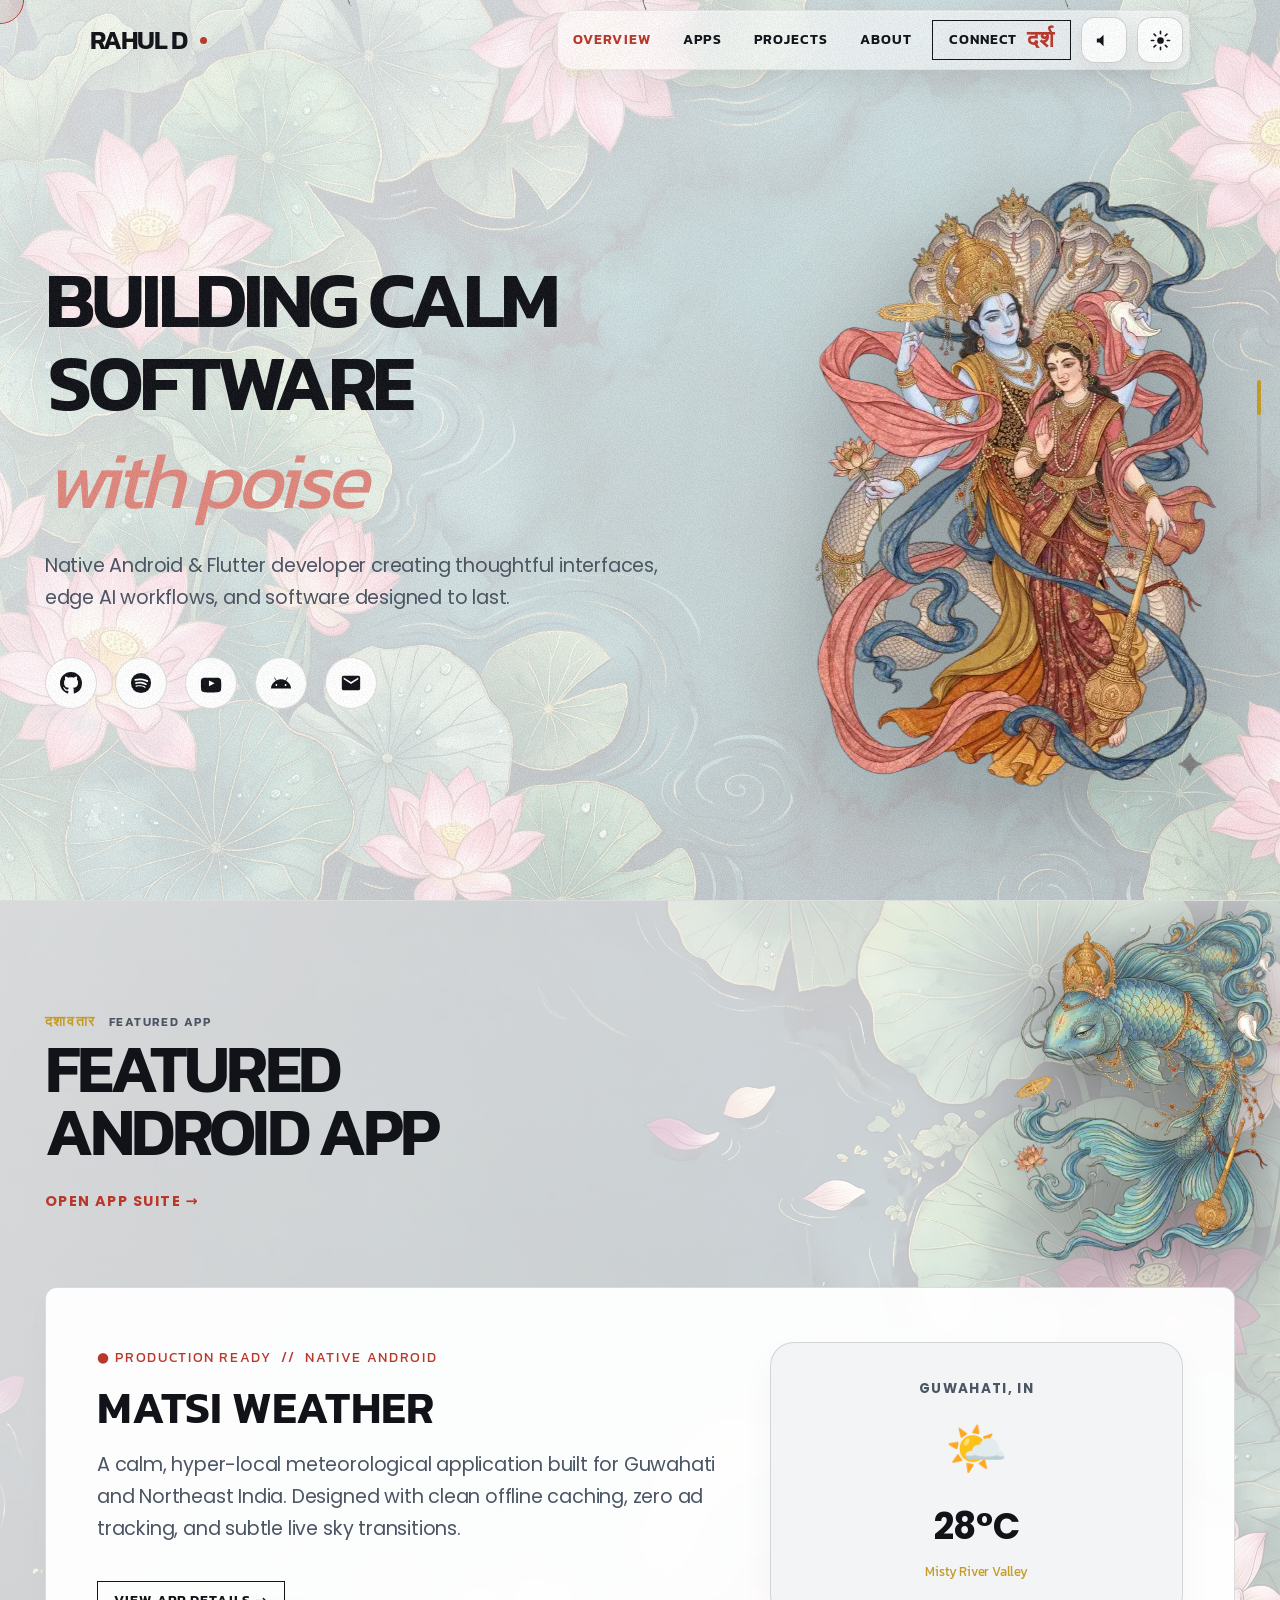
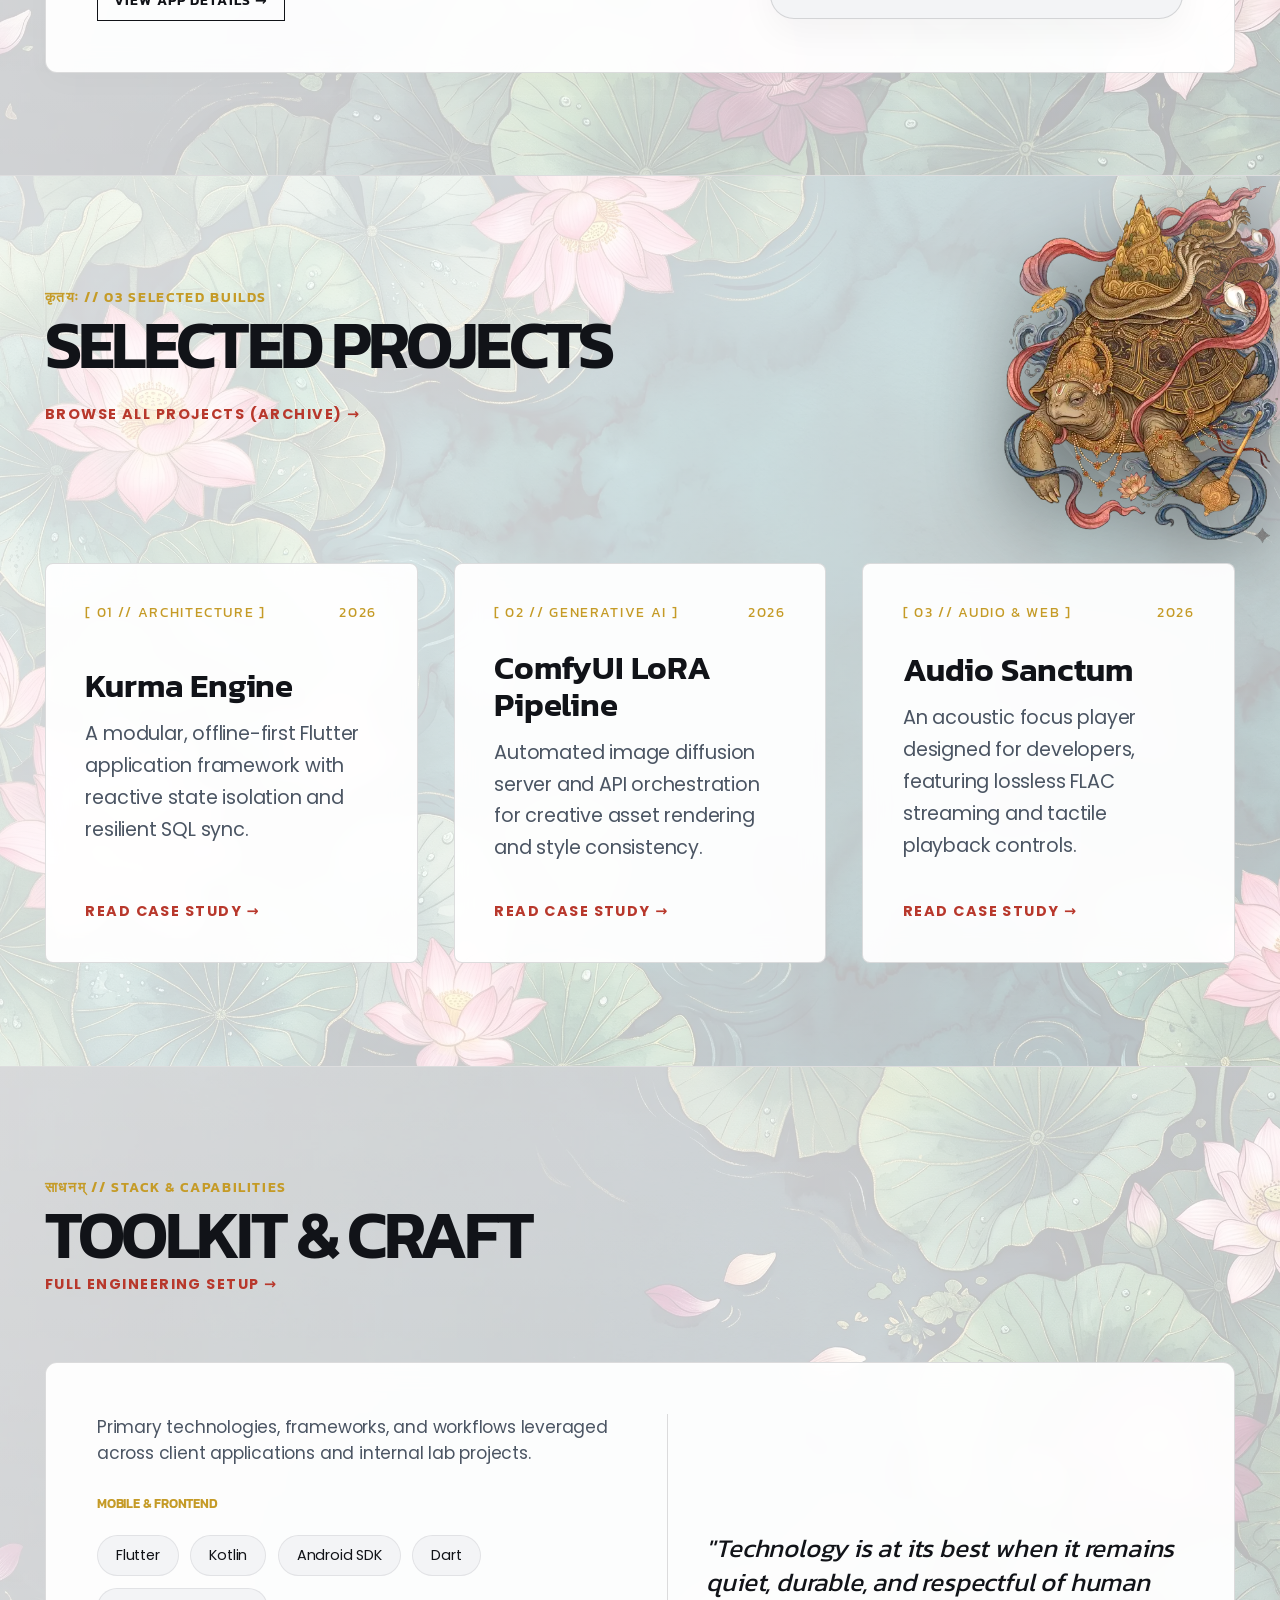
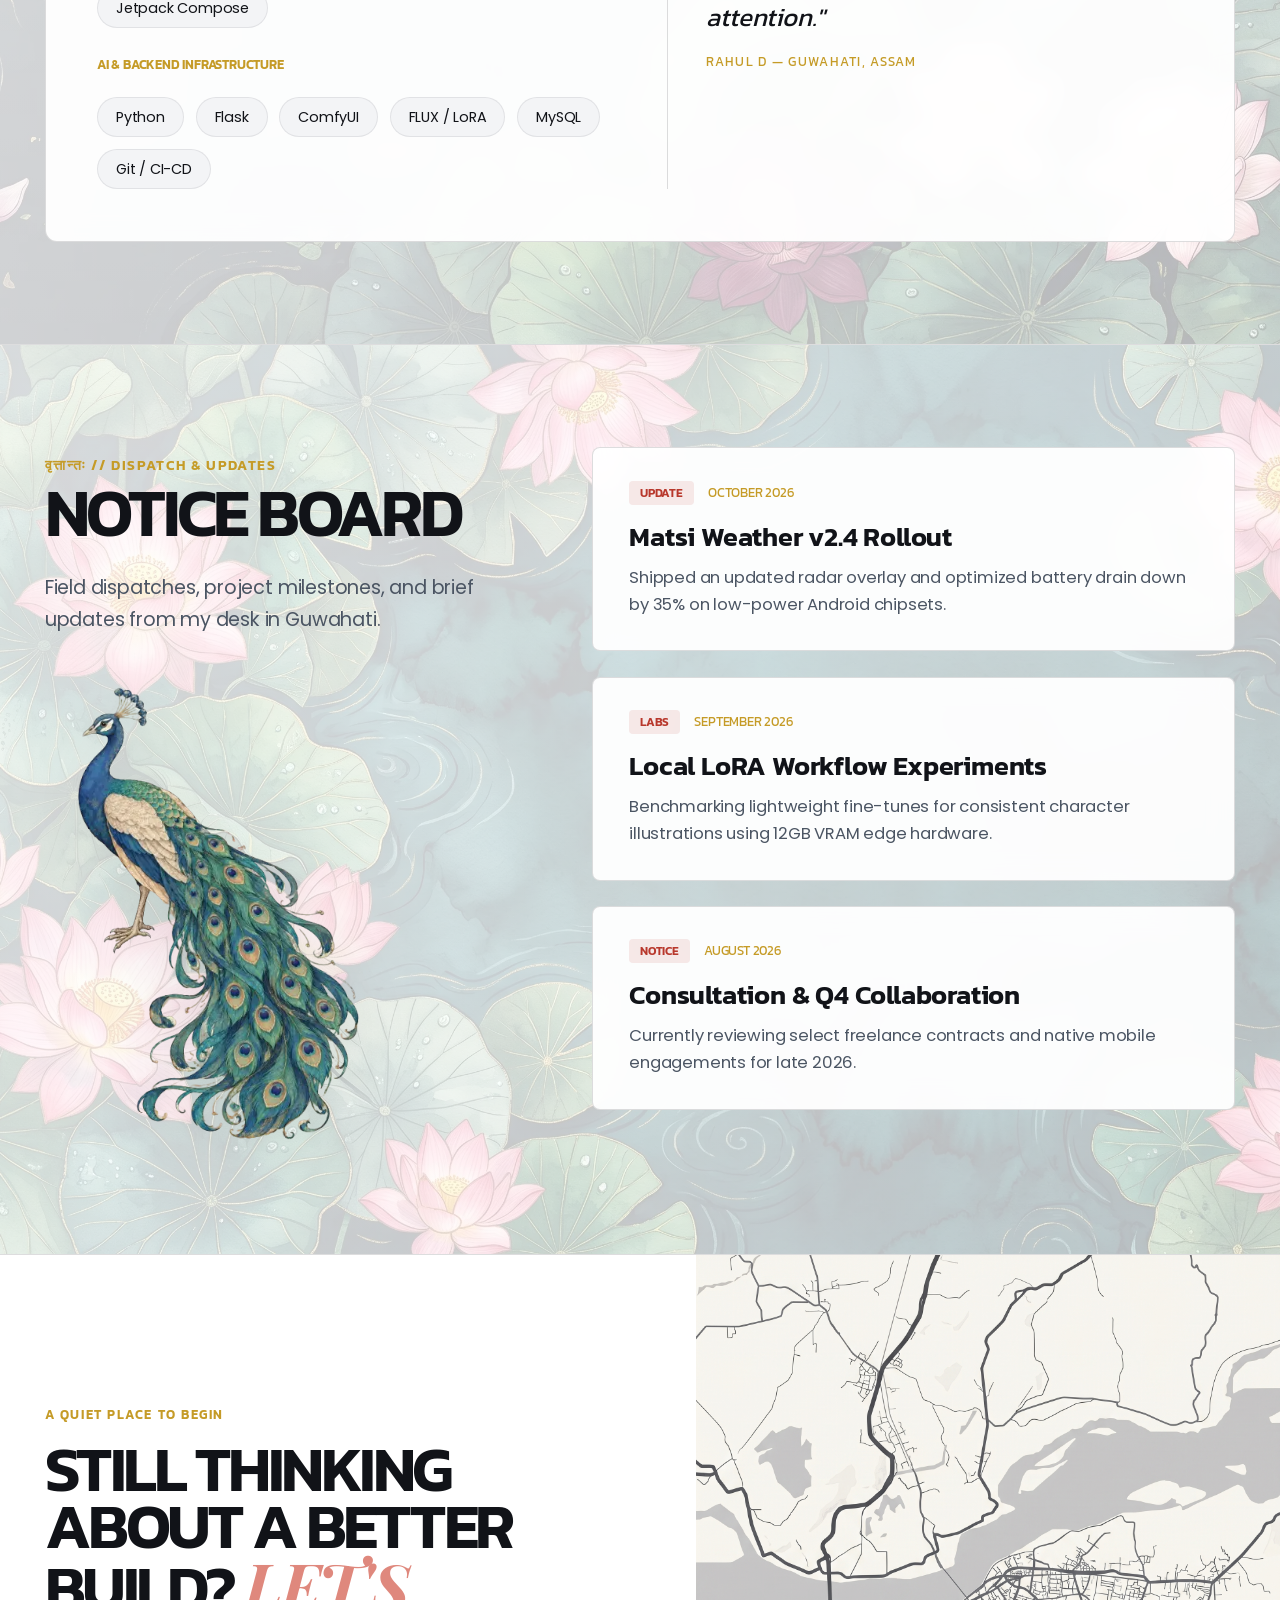
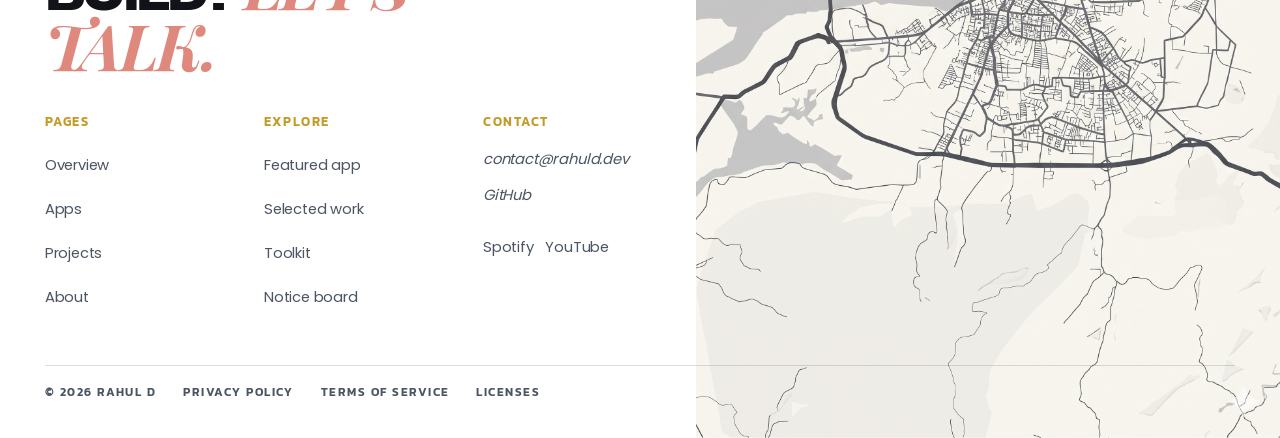
==== commit abe46632: "bug fixes xxx" ====
--- a/index.html
+++ b/index.html
@@ -307,8 +307,8 @@
         <div>
           <div class="section-tag">साधनम् // STACK & CAPABILITIES</div>
           <h2 class="section-title">Toolkit & Craft</h2>
-        </div>
-        <a href="about.html" class="view-all-link">Full Engineering Setup →</a>
+          <a href="about.html" class="view-all-link">Full Engineering Setup →</a>
+        </div>
       </div>
 
       <div class="toolkit-grid">
--- a/style.css
+++ b/style.css
@@ -231,6 +231,68 @@
   }
 }
 
+@media (min-width: 761px) {
+  body.homepage-scene #featured-app > .section-header-row,
+  body.homepage-scene #selected-projects > .section-header-row {
+    display: block !important;
+    min-height: 230px;
+    padding-right: clamp(18rem, 27vw, 24rem);
+    margin-bottom: 3rem;
+  }
+  body.homepage-scene #featured-app > .section-header-row > .view-all-link,
+  body.homepage-scene #selected-projects > .section-header-row > .view-all-link {
+    display: block;
+    margin-top: 1.5rem;
+  }
+  body.homepage-scene #featured-app > .bg-matsya-spotlight,
+  body.homepage-scene #selected-projects > .bg-kurma-spotlight {
+    position: absolute !important;
+    inset: auto 0 auto auto !important;
+    width: clamp(180px, 22vw, 300px);
+    height: 190px;
+    max-width: none;
+    margin: 0;
+    z-index: 1;
+  }
+}
+
+@media (min-width: 761px) {
+  body.homepage-scene #featured-app,
+  body.homepage-scene #selected-projects {
+    display: block !important;
+  }
+  body.homepage-scene #featured-app > .section-header-row,
+  body.homepage-scene #selected-projects > .section-header-row {
+    position: relative;
+    display: block;
+    min-height: 230px;
+    padding-right: clamp(18rem, 27vw, 24rem);
+    margin-bottom: 3rem;
+  }
+  body.homepage-scene #featured-app > .bg-matsya-spotlight,
+  body.homepage-scene #selected-projects > .bg-kurma-spotlight {
+    position: absolute !important;
+    inset: auto !important;
+    top: 0 !important;
+    right: 0 !important;
+    width: clamp(180px, 22vw, 300px);
+    height: 190px;
+    max-width: none;
+    margin-top: 0;
+    margin-bottom: 0;
+    z-index: 1;
+  }
+  body.homepage-scene #featured-app > .section-header-row > .view-all-link,
+  body.homepage-scene #selected-projects > .section-header-row > .view-all-link {
+    display: block;
+    margin-top: 1.5rem;
+  }
+  body.homepage-scene #featured-app > .featured-app-card,
+  body.homepage-scene #selected-projects > .projects-3-grid {
+    margin-top: 0;
+  }
+}
+
 /* Mobile navigation: keep the header compact while preserving every page link. */
 .nav-dropdown-mobile {
   display: none;
@@ -857,7 +919,15 @@
   font-size: clamp(3rem, 6.2vw, 6.5rem) !important;
   line-height: .94 !important;
   max-width: 11ch !important;
+  min-height: 2.82em;
   margin-top: 0 !important;
+}
+.homepage-scene .hero-word-mask {
+  width: 11ch;
+  vertical-align: baseline;
+}
+.homepage-scene .hero-word {
+  white-space: nowrap;
 }
 .scene-page .page-view > .hero-veranda-grid {
   min-height: 100svh;
@@ -882,6 +952,10 @@
     font-size: clamp(2.75rem, 12vw, 4.5rem) !important;
     line-height: .96 !important;
     max-width: 9ch !important;
+    min-height: 2.88em;
+  }
+  .homepage-scene .hero-word-mask {
+    width: 11ch;
   }
   .scene-page .hero-greeting {
     font-size: clamp(2.75rem, 11vw, 4.5rem) !important;
@@ -1322,10 +1396,10 @@
   left: auto !important;
 }
 body.homepage-scene .bg-kurma-spotlight {
-  top: auto !important;
-  right: auto !important;
-  bottom: 0 !important;
-  left: 0 !important;
+  top: 0 !important;
+  right: 0 !important;
+  bottom: auto !important;
+  left: auto !important;
 }
 body.homepage-scene .section-wrap > .section-header-row,
 body.homepage-scene .section-wrap > .featured-app-card,
@@ -1356,10 +1430,10 @@
   left: auto;
 }
 .homepage-scene .bg-kurma-spotlight {
-  top: auto;
-  right: auto;
-  bottom: 0;
-  left: 0;
+  top: 0;
+  right: 0;
+  bottom: auto;
+  left: auto;
 }
 .homepage-scene .section-wrap > .section-header-row,
 .homepage-scene .section-wrap > .featured-app-card,
@@ -2822,8 +2896,8 @@
       flex-wrap: wrap;
     }
     .social-orb {
-      width: 42px;
-      height: 42px;
+          width: 52px;
+          height: 52px;
       border-radius: 50%;
       border: 1px solid var(--rule);
       display: flex;
@@ -2833,8 +2907,8 @@
       transition: var(--ease-soft);
     }
     .social-orb svg {
-      width: 17px;
-      height: 17px;
+      width: 22px;
+      height: 22px;
       fill: var(--ink);
     }
     .social-orb:hover {
@@ -3949,3 +4023,238 @@
 }
 body[data-theme="night"] .theme-toggle__sun { opacity: 0; transform: scale(.5) rotate(35deg); }
 body[data-theme="night"] .theme-toggle__moon { opacity: 1; transform: scale(1) rotate(0); }
+
+@media (min-width: 761px) {
+  body.homepage-scene #featured-app > .section-header-row,
+  body.homepage-scene #selected-projects > .section-header-row {
+    display: block !important;
+    min-height: 230px !important;
+    padding-right: clamp(18rem, 27vw, 24rem) !important;
+    margin-bottom: 3rem !important;
+  }
+  body.homepage-scene #featured-app > .section-header-row > .view-all-link,
+  body.homepage-scene #selected-projects > .section-header-row > .view-all-link {
+    display: block !important;
+    margin-top: 1.5rem !important;
+  }
+  body.homepage-scene #featured-app > .bg-matsya-spotlight,
+  body.homepage-scene #selected-projects > .bg-kurma-spotlight {
+    position: absolute !important;
+    inset: auto 0 auto auto !important;
+    width: clamp(180px, 22vw, 300px) !important;
+    height: 190px !important;
+    max-width: none !important;
+    margin: 0 !important;
+    z-index: 1;
+  }
+}
+
+/* Keep the mobile header controls visually uniform and easy to tap. */
+@media (max-width: 760px) {
+  .header-nav-bar .nav-dropdown-mobile,
+  .header-nav-bar .audio-toggle,
+  .header-nav-bar .theme-toggle {
+    width: 42px !important;
+    height: 42px !important;
+    border-radius: 14px !important;
+  }
+  .header-nav-bar .nav-dropdown-mobile__icon,
+  .header-nav-bar .audio-toggle__icon,
+  .header-nav-bar .theme-toggle svg {
+    width: 22px !important;
+    height: 22px !important;
+  }
+  .hero-social-bar .social-orb {
+    width: 48px;
+    height: 48px;
+  }
+  .hero-social-bar .social-orb svg {
+    width: 21px;
+    height: 21px;
+  }
+  .homepage-scene .bg-matsya-spotlight,
+  .homepage-scene .bg-kurma-spotlight {
+    width: clamp(180px, 38vw, 260px);
+    max-width: 42%;
+  }
+  .homepage-scene .bg-matsya-spotlight,
+  .homepage-scene .bg-kurma-spotlight {
+    top: 0 !important;
+    right: 0 !important;
+    bottom: auto !important;
+    left: auto !important;
+  }
+  .homepage-scene .section-wrap {
+    overflow: hidden;
+  }
+}
+
+@media (max-width: 760px) {
+  body.homepage-scene #featured-app > .section-header-row,
+  body.homepage-scene #selected-projects > .section-header-row {
+    position: relative !important;
+    display: block !important;
+    min-height: 170px !important;
+    padding-right: clamp(8rem, 34vw, 11rem) !important;
+    margin-bottom: 2rem !important;
+  }
+  body.homepage-scene #featured-app > .section-header-row > .view-all-link,
+  body.homepage-scene #selected-projects > .section-header-row > .view-all-link {
+    display: block !important;
+    width: max-content !important;
+    max-width: 100% !important;
+    margin-top: 1.25rem !important;
+  }
+  body.homepage-scene #featured-app > .bg-matsya-spotlight,
+  body.homepage-scene #selected-projects > .bg-kurma-spotlight {
+    position: absolute !important;
+    top: 0 !important;
+    right: 0 !important;
+    bottom: auto !important;
+    left: auto !important;
+    width: clamp(140px, 38vw, 210px) !important;
+    height: 145px !important;
+    max-width: none !important;
+    margin: 0 !important;
+    z-index: 1;
+  }
+}
+
+/*
+ * Avatar tuning controls.
+ * Adjust these values only; desktop and mobile are intentionally independent.
+ */
+:root {
+  --matsya-desktop-top: 0px;
+  --matsya-desktop-right: 0px;
+  --kurma-desktop-top: 0px;
+  --kurma-desktop-right: 0px;
+  --matsya-mobile-top: 0px;
+  --matsya-mobile-right: 0px;
+  --kurma-mobile-top: 0px;
+  --kurma-mobile-right: 0px;
+}
+
+body.homepage-scene #featured-app > .bg-matsya-spotlight,
+body.homepage-scene #selected-projects > .bg-kurma-spotlight {
+  opacity: 1 !important;
+  filter: drop-shadow(0 28px 50px rgba(20, 23, 26, .18)) !important;
+  mix-blend-mode: normal;
+}
+body.homepage-scene #featured-app > .bg-matsya-spotlight img,
+body.homepage-scene #selected-projects > .bg-kurma-spotlight img {
+  opacity: 1 !important;
+  filter: drop-shadow(0 20px 40px rgba(20, 23, 26, .12)) !important;
+}
+body.homepage-scene #featured-app > .bg-matsya-spotlight::after,
+body.homepage-scene #selected-projects > .bg-kurma-spotlight::after {
+  content: "";
+  position: absolute;
+  inset: 0;
+  background-position: top center;
+  background-repeat: no-repeat;
+  background-size: 100% auto;
+  opacity: 1;
+  pointer-events: none;
+}
+body.homepage-scene #featured-app > .bg-matsya-spotlight::after {
+  background-image:
+    image-set(
+      url("assets/hero-assets/matsya-avatar.webp") type("image/webp"),
+      url("assets/hero-assets/matsya-avatar.png") type("image/png")
+    ),
+    image-set(
+      url("assets/hero-assets/matsya-avatar.webp") type("image/webp"),
+      url("assets/hero-assets/matsya-avatar.png") type("image/png")
+    );
+}
+body.homepage-scene #selected-projects > .bg-kurma-spotlight::after {
+  background-image:
+    image-set(
+      url("assets/hero-assets/kurma-avatar.webp") type("image/webp"),
+      url("assets/hero-assets/kurma-avatar.png") type("image/png")
+    ),
+    image-set(
+      url("assets/hero-assets/kurma-avatar.webp") type("image/webp"),
+      url("assets/hero-assets/kurma-avatar.png") type("image/png")
+    );
+}
+
+@media (min-width: 761px) {
+  body.homepage-scene #featured-app > .bg-matsya-spotlight {
+    top: var(--matsya-desktop-top) !important;
+    right: var(--matsya-desktop-right) !important;
+  }
+  body.homepage-scene #selected-projects > .bg-kurma-spotlight {
+    top: var(--kurma-desktop-top) !important;
+    right: var(--kurma-desktop-right) !important;
+  }
+}
+
+@media (max-width: 760px) {
+  body.homepage-scene #featured-app > .bg-matsya-spotlight {
+    top: var(--matsya-mobile-top) !important;
+    right: var(--matsya-mobile-right) !important;
+  }
+  body.homepage-scene #selected-projects > .bg-kurma-spotlight {
+    top: var(--kurma-mobile-top) !important;
+    right: var(--kurma-mobile-right) !important;
+  }
+}
+
+
+/* ==========================================================================
+   MATSYA & KURMA ARTWORK CLARITY & OPACITY FIX
+   ========================================================================== */
+body.homepage-scene #featured-app > .bg-matsya-spotlight,
+body.homepage-scene #selected-projects > .bg-kurma-spotlight {
+  position: absolute !important;
+  z-index: 2 !important; /* Forces artwork ABOVE the section's dark ::after veil */
+  opacity: 1 !important;
+  pointer-events: none;
+  mix-blend-mode: normal !important;
+  filter: drop-shadow(0 20px 40px rgba(0, 0, 0, 0.45)) !important;
+}
+
+body.homepage-scene #featured-app > .bg-matsya-spotlight img,
+body.homepage-scene #selected-projects > .bg-kurma-spotlight img {
+  position: relative;
+  z-index: 2;
+  display: block;
+  width: 100%;
+  height: auto;
+  opacity: 1 !important;
+  filter: saturate(1.1) contrast(1.05) !important; /* Restores vibrance and contrast */
+}
+
+/* 
+ * Multi-layer composite compensation:
+ * Fills in the translucent alpha pixels baked into the source image,
+ * ensuring the fish and turtle render solid and vibrant instead of see-through.
+ */
+body.homepage-scene #featured-app > .bg-matsya-spotlight::after,
+body.homepage-scene #selected-projects > .bg-kurma-spotlight::after {
+  content: "";
+  position: absolute;
+  inset: 0;
+  z-index: 1;
+  background-position: top right;
+  background-repeat: no-repeat;
+  background-size: contain;
+  opacity: 0.9;
+  pointer-events: none;
+}
+
+body.homepage-scene #featured-app > .bg-matsya-spotlight::after {
+  background-image: image-set(
+    url("assets/hero-assets/matsya-avatar.webp") type("image/webp"),
+    url("assets/hero-assets/matsya-avatar.png") type("image/png")
+  );
+}
+
+body.homepage-scene #selected-projects > .bg-kurma-spotlight::after {
+  background-image: image-set(
+    url("assets/hero-assets/kurma-avatar.webp") type("image/webp"),
+    url("assets/hero-assets/kurma-avatar.png") type("image/png")
+  );
+}
